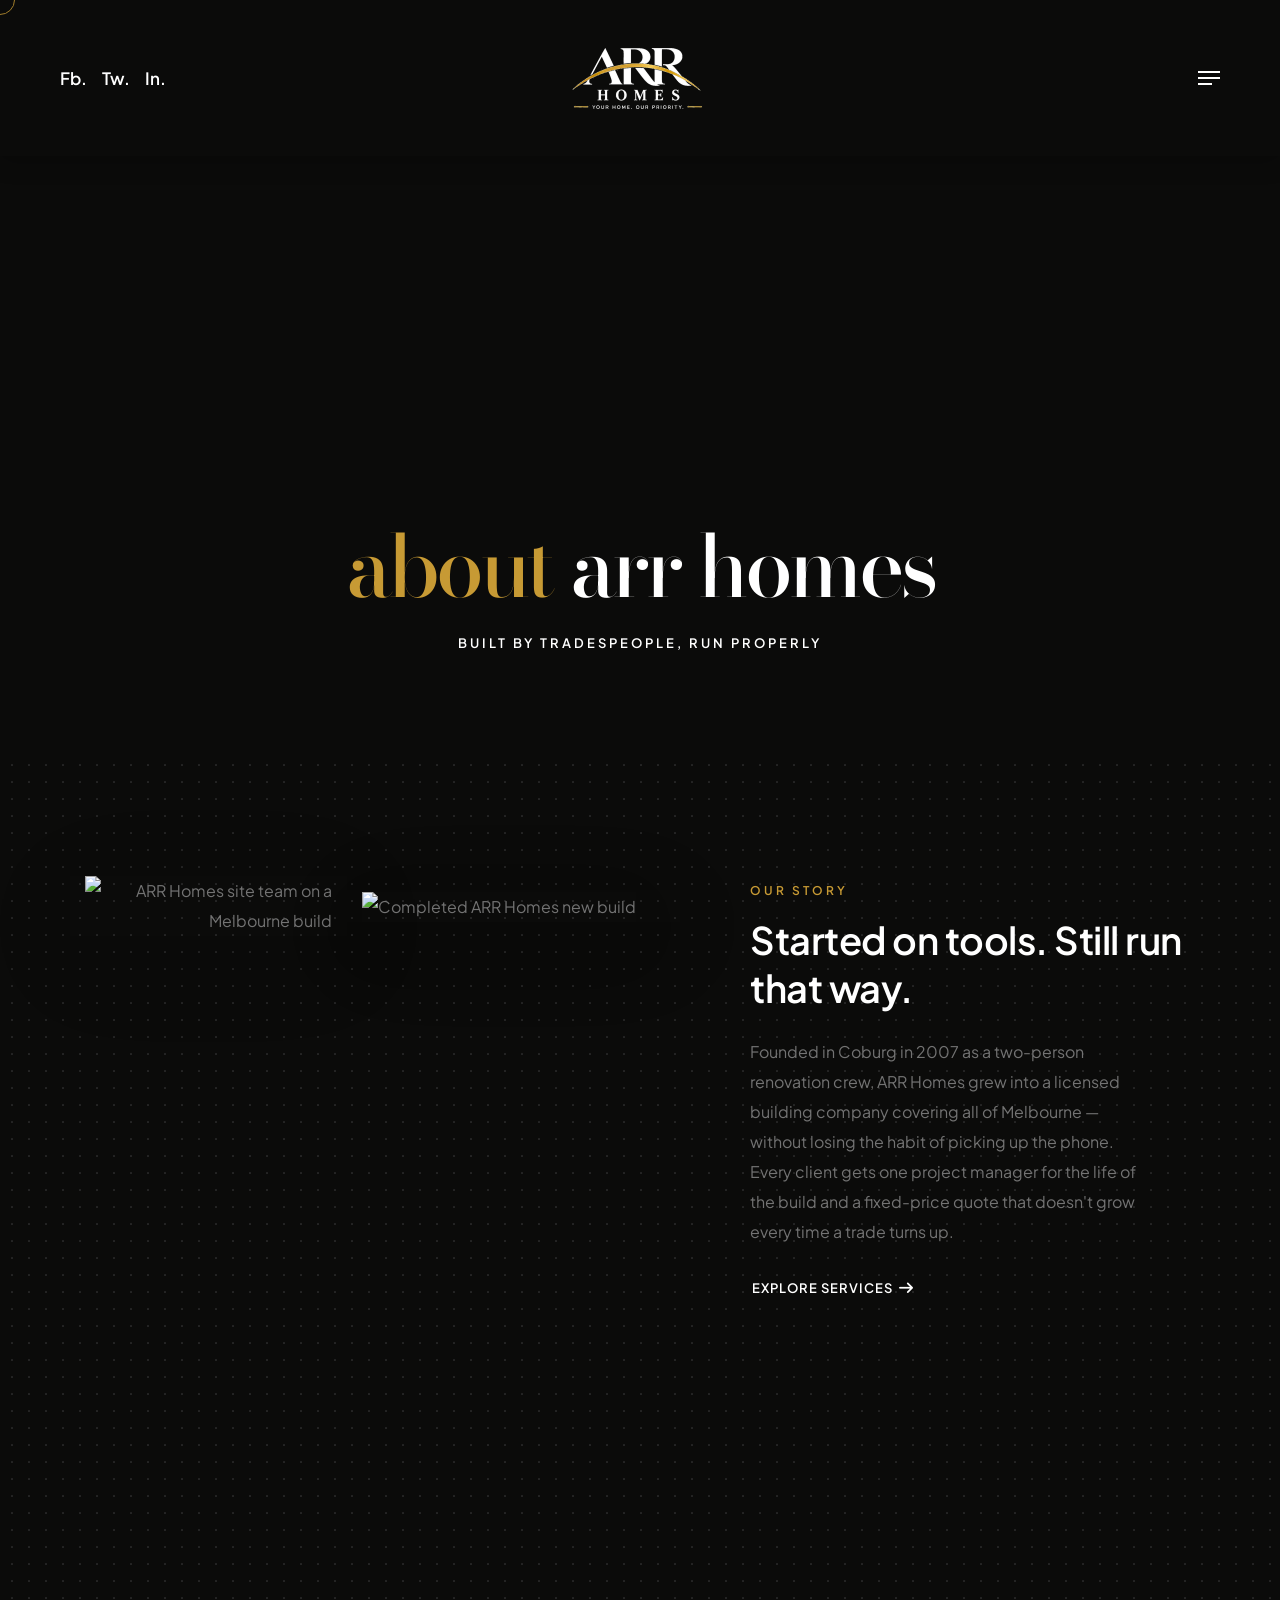
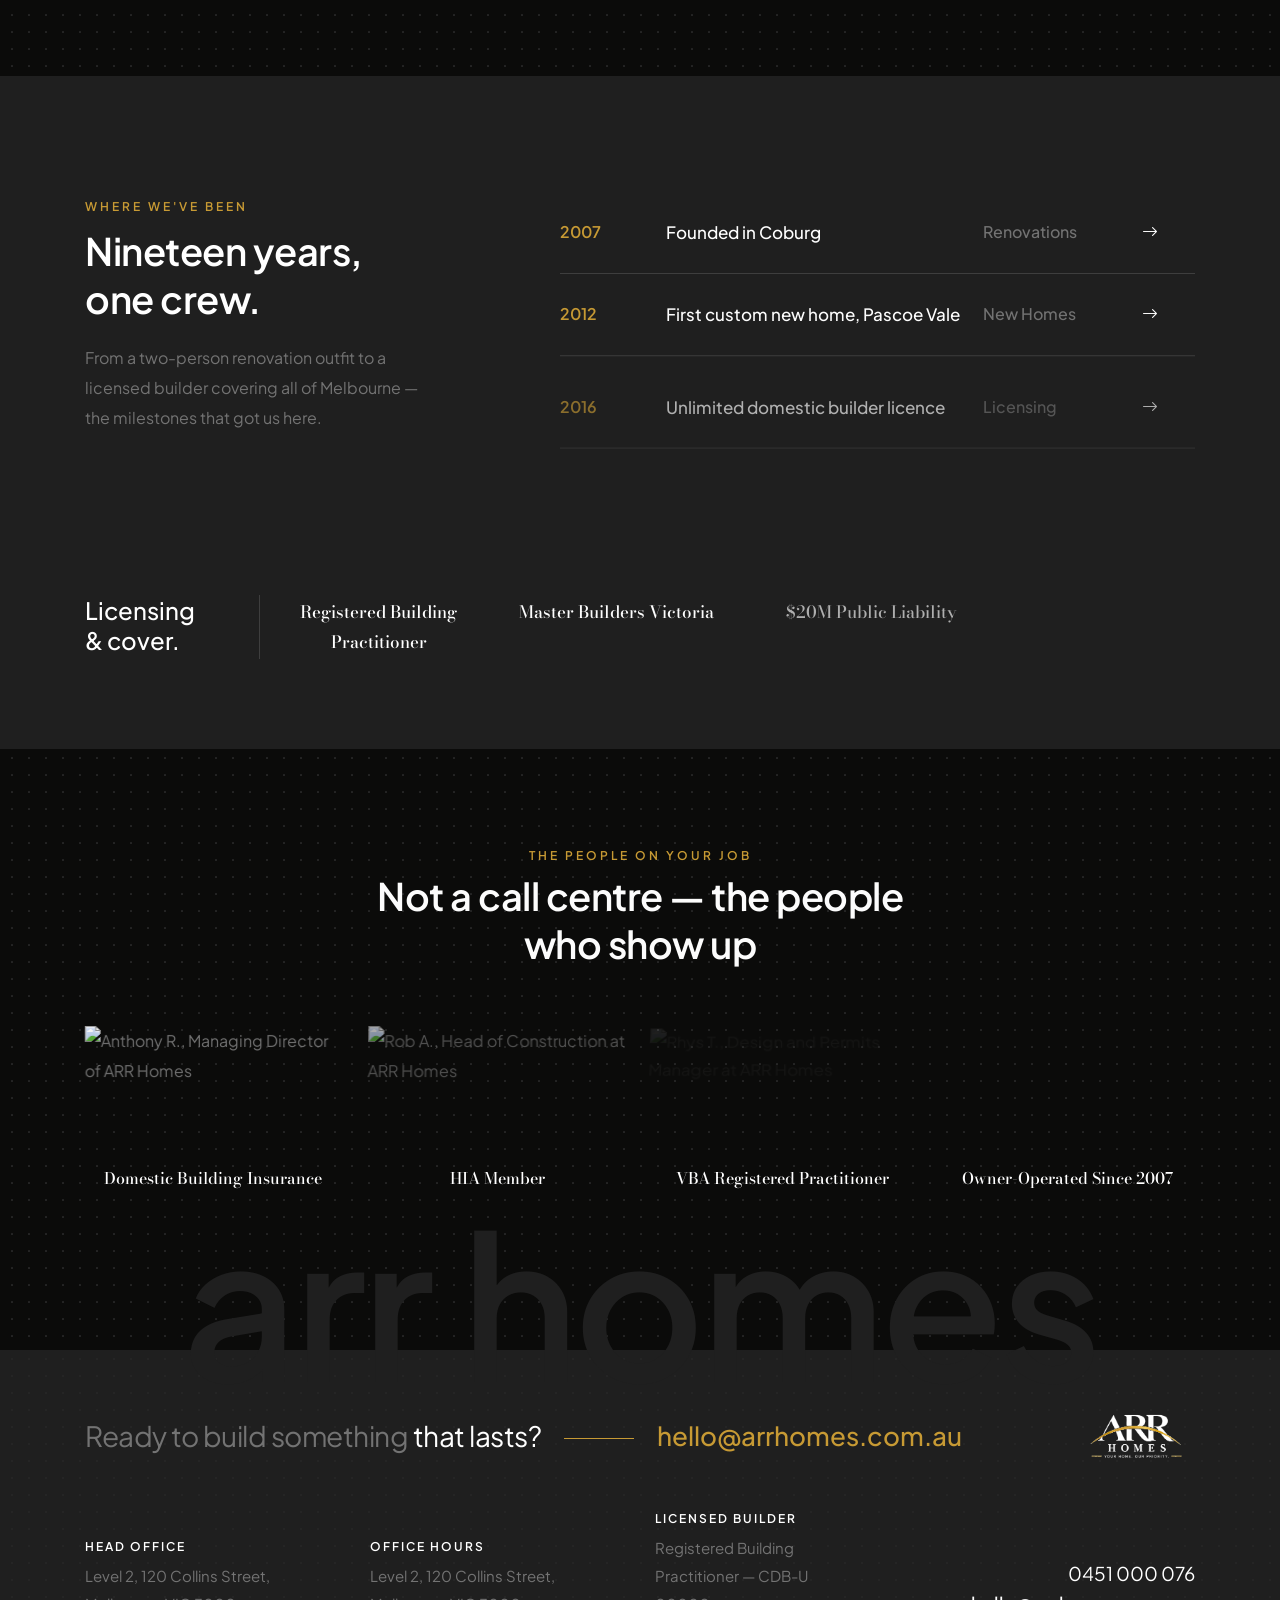
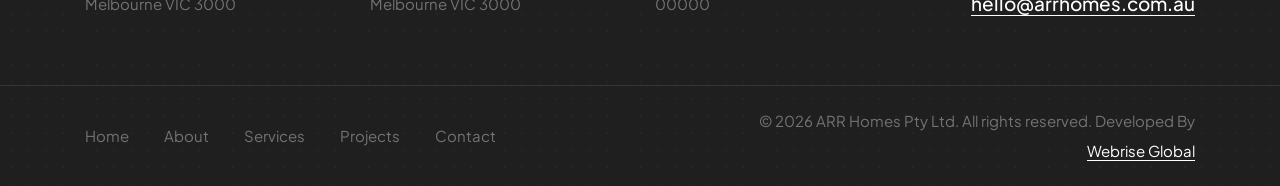
==== about/index.html @ 9dc428db "Add files via upload" ====
<!doctype html>
<html class="no-js" lang="en">
    <head>
        <title>About ARR Homes | Melbourne Builders Since 2007</title>
        <meta charset="utf-8">
        <meta http-equiv="X-UA-Compatible" content="IE=edge" />
        <meta name="author" content="ARR Homes">
        <meta name="viewport" content="width=device-width,initial-scale=1.0" />
        <meta name="description" content="ARR Homes has been building and renovating homes across Melbourne since 2007. Meet the team, our process, and the licence that stands behind every job.">
        <link rel="canonical" href="https://www.arrhomes.com.au/about/">
        <meta property="og:type" content="website">
        <meta property="og:title" content="About ARR Homes | Melbourne Builders Since 2007">
        <meta property="og:description" content="A licensed Melbourne building company founded in 2007.">
        <meta property="og:url" content="https://www.arrhomes.com.au/about/">
        <script type="application/ld+json">
        {"@context":"https://schema.org","@type":"BreadcrumbList","itemListElement":[
          {"@type":"ListItem","position":1,"name":"Home","item":"https://www.arrhomes.com.au/"},
          {"@type":"ListItem","position":2,"name":"About","item":"https://www.arrhomes.com.au/about/"}
        ]}
        </script>
        <!-- favicon icon -->
        <link rel="shortcut icon" href="/images/favicon.png">
        <link rel="apple-touch-icon" href="/images/apple-touch-icon-57x57.png">
        <link rel="apple-touch-icon" sizes="72x72" href="/images/apple-touch-icon-72x72.png">
        <link rel="apple-touch-icon" sizes="114x114" href="/images/apple-touch-icon-114x114.png">
        <!-- google fonts preconnect -->
        <link rel="preconnect" href="https://fonts.googleapis.com" crossorigin>
        <link rel="preconnect" href="https://fonts.gstatic.com" crossorigin>
        <!-- style sheets and font icons  -->
        <link rel="stylesheet" href="/css/vendors.min.css"/>
        <link rel="stylesheet" href="/css/icon.min.css"/>
        <link rel="stylesheet" href="/css/style.css"/>
        <link rel="stylesheet" href="/css/responsive.css"/>
        <link rel="stylesheet" href="/demos/architecture/architecture.css" />
    </head>
    <body class="custom-cursor overflow-x-hidden" data-mobile-nav-style="classic">  
        <!-- start cursor -->
        <div class="cursor-page-inner">
            <div class="circle-cursor circle-cursor-inner"></div>
            <div class="circle-cursor circle-cursor-outer"></div>
        </div>
        <!-- end cursor -->
        <!-- start header -->
        <header> 
            <!-- start navigation -->
            <nav class="navbar navbar-expand-lg header-transparent bg-transparent disable-fixed">
                <div class="container-fluid">
                    <div class="col-auto col-lg-2 me-lg-0 me-auto d-none d-lg-flex"> 
                        <div class="header-icon">  
                            <div class="header-social-icon icon social-text-style-01">
                                <a class="facebook" href="https://www.facebook.com/arrhomes" target="_blank">Fb.</a> 
                                <a class="twitter" href="https://www.instagram.com/arrhomes" target="_blank">Tw.</a>
                                <a class="behance" href="https://www.instagram.com/arrhomes" target="_blank">In.</a> 
                            </div> 
                        </div>
                    </div>
                    <div class="col-auto">
                        <a class="navbar-brand" href="/">
                            <img src="/images/logo-white-sm.png" data-at2x="/images/logo-white-sm.png" alt="" class="default-logo">
                            <img src="/images/logo-white-sm.png" data-at2x="/images/logo-white-sm.png" alt="" class="alt-logo">
                            <img src="/images/logo-white-sm.png" data-at2x="/images/logo-white-sm.png" alt="" class="mobile-logo"> 
                        </a>
                    </div>
                    <div class="col-auto col-lg-2 text-end">
                        <div class="header-icon header-push-button hamburger-push-button icon">  
                            <div class="push-button">
                                <span style="background-color:#ffffff;"></span>
                                <span style="background-color:#ffffff;"></span>
                                <span style="background-color:#ffffff;"></span>
                                <span style="background-color:#ffffff;"></span>
                            </div> 
                        </div>  
                    </div>
                </div>
            </nav>
            <!-- end navigation -->
            <!-- start hamburger menu -->
            <div class="push-menu hamburger-nav hamburger-menu-simple header-dark bg-dark-gray background-position-center-top" style="background-image: url('/images/vertical-line-bg-small.svg');">
                <span class="close-menu text-dark-gray text-dark-gray-hover bg-white"><i class="fa-solid fa-xmark"></i></span>
                <div class="container h-100">
                    <div class="row align-items-center justify-content-center h-100">
                        <div class="col-lg-8 col-md-6 order-2 order-md-1 d-none d-md-inline-block">
                            <a class="hamburger-logo d-inline-block" href="/">
                                <img src="/images/logo-white.png" data-at2x="/images/logo-white.png" class="w-auto" alt="">
                            </a>
                            <div class="row mt-22 md-mt-30px sm-mt-25px align-items-start">
                                <!-- start column -->
                                <div class="col-lg-4 last-paragraph-no-margin md-mb-30px sm-mb-20px menu-address"> 
                                    <span class="text-base-color fs-14 fw-600 ls-2px text-uppercase mb-5px d-block">Let's meet</span>
                                    <p class="w-90 md-w-80">Level 2, 120 Collins Street, Melbourne VIC 3000</p>
                                </div>
                                <!-- end column -->
                                <!-- start column -->
                                <div class="col-lg-4 last-paragraph-no-margin md-mb-30px sm-mb-20px menu-address">
                                    <span class="text-base-color fs-14 fw-600 ls-2px text-uppercase mb-5px d-block">Let's talk</span>
                                    <a href="tel:+61451000076" class="text-white-hover">0451 000 076</a><br>
                                    <a href="mailto:hello@arrhomes.com.au" class="text-decoration-line-bottom text-white">hello@arrhomes.com.au</a> 
                                </div>
                                <!-- end column -->
                                <!-- start column -->
                                <div class="col-lg-4 last-paragraph-no-margin elements-social">
                                    <span class="text-base-color fs-14 fw-600 ls-2px text-uppercase mb-5px d-block">Connect with us</span>
                                    <div class="social-icon-style-02 mt-15px">
                                        <ul class="medium-icon light">
                                            <li><a class="facebook" href="https://www.facebook.com/arrhomes" target="_blank"><i class="fa-brands fa-facebook-f"></i></a></li>
                                            <li><a class="dribbble" href="https://www.instagram.com/arrhomes" target="_blank"><i class="fa-brands fa-dribbble"></i></a></li> 
                                            <li><a class="twitter" href="https://www.instagram.com/arrhomes" target="_blank"><i class="fa-brands fa-twitter"></i></a></li> 
                                            <li><a class="instagram" href="https://www.instagram.com/arrhomes" target="_blank"><i class="fa-brands fa-instagram"></i></a></li> 
                                        </ul>
                                    </div>
                                </div>
                                <!-- end column -->
                            </div>
                        </div>
                        <div class="col-lg-3 col-md-5 offset-md-1 order-1 order-md-2 text-center text-md-start">
                            <div class="hamburger-menu menu-list-wrapper" data-scroll-options='{ "theme": "light" }'> 
                                <ul class="menu-item-list alt-font ls-minus-05px p-0"> 
                                    <li class="menu-item"><a href="/" class="nav-link">Home</a></li>
                                    <li class="menu-item"><a href="/about/" class="nav-link">About</a></li>
                                    <li class="menu-item"><a href="/services/" class="nav-link">Services</a></li>
                                    <li class="menu-item"><a href="/projects/" class="nav-link">Projects</a></li>
                                    
                                    <li class="menu-item"><a href="/contact/" class="nav-link">Contact</a></li> 
                                </ul> 
                            </div> 
                        </div>
                        <div class="col-12 menu-text border-top border-color-transparent-white-light d-none d-md-inline-block text-center pt-3 pb-3 order-3"> 
                            <h6 class="fw-400 d-inline-block align-middle mb-0">Ready to build something <span class="text-white">that lasts?</span></h6>
                            <div class="separator-line-1px d-inline-block align-middle ms-20px me-20px mt-5px w-70px bg-base-color"></div>
                            <a href="mailto:hello@arrhomes.com.au" class="text-base-color fs-26 fw-500 d-inline-block align-middle">hello@arrhomes.com.au</a>
                        </div>
                    </div>
                </div>
            </div>
            <!-- end hamburger menu -->
        </header>
        <!-- end header -->
        <!-- start page title -->
        <section class="ipad-top-space-margin page-title-big-typography bg-dark-gray cover-background background-position-center-bottom p-0" style="background-image: url(https://images.unsplash.com/photo-1541976590-713941681591?auto=format&fit=crop&w=1920&q=75)">
            <div class="container">
                <div class="row align-items-end justify-content-center one-half-screen md-small-screen sm-extra-small-screen pb-9">
                    <div class="col-lg-7 col-md-9 position-relative page-title-extra-small text-center" data-anime='{ "el": "childs", "translateY": [30, 0], "opacity": [0,1], "duration": 600, "delay": 0, "staggervalue": 300, "easing": "easeOutQuad" }'>
                        <h1 class="mb-20px alt-font text-white fw-500 ls-minus-4px"><span class="text-base-color">about</span> arr homes</h1>
                        <h2 class="text-white mb-0 text-uppercase ls-3px fw-600">Built by tradespeople, run properly</h2>
                    </div>
                </div>
            </div>
        </section>
        <!-- end page title -->  
        <!-- start section --> 
        <section class="bg-dark-gray background-position-center-top big-section overlap-height" style="background-image: url('/images/demo-architecture-dotted-pattern.svg')">
            <div class="container overlap-gap-section">
                <div class="row mb-11">
                    <div class="col-lg-7 position-relative">
                        <div class="row align-items-center position-relative">
                            <div class="col-md-5 text-end sm-mb-30px" data-animation-delay="500" data-shadow-animation="true">
                                <img class="sm-w-100" src="https://images.unsplash.com/photo-1560184897-ae75f418493e?auto=format&fit=crop&w=410&q=75" alt="ARR Homes site team on a Melbourne build" />
                            </div>
                            <div class="col-lg-6 col-md-7 sm-mb-30px" data-shadow-animation="true" data-animation-delay="200">
                                <img src="https://images.unsplash.com/photo-1600585154340-be6161a56a0c?auto=format&fit=crop&w=410&q=75" alt="Completed ARR Homes new build" class="box-shadow-quadruple-large sm-w-100" />
                            </div>
                            <div class="w-40 sm-w-100 overflow-hidden position-absolute sm-position-relative left-150px bottom-minus-50px sm-bottom-0px sm-left-0px" data-shadow-animation="true" data-animation-delay="100" data-bottom-top="transform: translateY(50px)" data-top-bottom="transform: translateY(-50px)">
                                <img src="https://images.unsplash.com/photo-1541888946425-d81bb19240f5?auto=format&fit=crop&w=410&q=75" alt="ARR Homes construction site" class="box-shadow-quadruple-large sm-w-100" />
                            </div>
                        </div> 
                    </div>
                    <div class="col-lg-5 md-mt-13 sm-mt-10" data-anime='{ "el": "childs", "translateY": [30, 0], "opacity": [0,1], "duration": 600, "delay": 0, "staggervalue": 300, "easing": "easeOutQuad" }'>
                        <span class="text-base-color fs-12 fw-600 ls-3px text-uppercase mb-10px d-block">Our story</span>
                        <h4 class="text-white fw-600">Started on tools. Still run that way.</h4>
                        <p class="w-90 md-w-100">Founded in Coburg in 2007 as a two-person renovation crew, ARR Homes grew into a licensed building company covering all of Melbourne &mdash; without losing the habit of picking up the phone. Every client gets one project manager for the life of the build and a fixed-price quote that doesn't grow every time a trade turns up.</p>
                        <a href="/services/" class="btn btn-link btn-hover-animation-switch btn-medium text-white primary-font sm-vertical-align-top ls-1px">
                            <span>
                                <span class="btn-text">Explore services</span>
                                <span class="btn-icon"><i class="fa-solid fa-arrow-right fs-14"></i></span>
                                <span class="btn-icon"><i class="fa-solid fa-arrow-right fs-14"></i></span>
                            </span> 
                        </a>
                    </div>
                </div>
                <div class="row row-cols-1 row-cols-lg-3 justify-content-center" data-anime='{ "el": "childs", "opacity": [0,1], "duration": 600, "delay": 0, "staggervalue": 300, "easing": "easeOutQuad" }'>
                    <!-- start features box item -->
                    <div class="col icon-with-text-style-01 pe-5 md-mb-30px">
                        <div class="separator-line-1px bg-charcoal-grey w-100 mb-25px d-none d-lg-block"></div>
                        <div class="feature-box feature-box-left-icon last-paragraph-no-margin"> 
                            <div class="feature-box-content">
                                <span class="text-medium-gray fs-18 lh-30 w-80 sm-w-90 d-block"><span class="text-white fw-600">340+</span> homes built and renovated across Melbourne.</span>
                            </div>
                            <div class="feature-box-icon me-0">
                                <span class="fs-18 mb-0 fw-500 text-base-color">01</span>
                            </div>
                        </div>
                    </div>
                    <!-- end features box item -->
                    <!-- start features box item -->
                    <div class="col icon-with-text-style-01 pe-5 md-mb-30px">
                        <div class="separator-line-1px bg-charcoal-grey w-100 mb-25px"></div>
                        <div class="feature-box feature-box-left-icon last-paragraph-no-margin">
                            <div class="feature-box-content">
                                <span class="text-medium-gray fs-18 lh-30 w-80 sm-w-90 d-block"><span class="text-white fw-600">19 years</span> building across Victoria.</span>
                            </div>
                            <div class="feature-box-icon me-0">
                                <span class="fs-18 mb-0 fw-500 text-base-color">02</span>
                            </div>
                        </div>
                    </div>
                    <!-- end features box item -->
                    <!-- start features box item -->
                    <div class="col icon-with-text-style-01 pe-5">
                        <div class="separator-line-1px bg-charcoal-grey w-100 mb-25px"></div>
                        <div class="feature-box feature-box-left-icon last-paragraph-no-margin"> 
                            <div class="feature-box-content">
                                <span class="text-medium-gray fs-18 lh-30 w-80 sm-w-90 d-block"><span class="text-white fw-600">24</span> permanent crew members, no rotating subbies.</span>
                            </div>
                            <div class="feature-box-icon me-0">
                                <span class="fs-18 mb-0 fw-500 text-base-color">03</span>
                            </div>
                        </div>
                    </div>
                    <!-- end features box item --> 
                </div>
            </div>
        </section>
        <!-- end section -->
        <!-- start section -->
        <section class="bg-nero-grey">
            <div class="container">
                <div class="row align-items-center overlap-section mb-9">
                    <div class="col-12 position-relative" data-anime='{ "translateX": [150, 0], "opacity": [0,1], "duration": 1200, "delay": 100, "staggervalue": 150, "easing": "easeOutQuad" }'>
                        <div class="outside-box-right-30">
                            <div class="swiper magic-cursor drag-cursor" data-slider-options='{ "slidesPerView": 1, "spaceBetween": 30, "loop": true, "autoplay": { "delay": 2000, "disableOnInteraction": false }, "pagination": { "el": ".slider-four-slide-pagination-1", "clickable": true, "dynamicBullets": false }, "keyboard": { "enabled": true, "onlyInViewport": true }, "breakpoints": { "992": { "slidesPerView": 4 }, "768": { "slidesPerView": 3 }, "320": { "slidesPerView": 2 } }, "effect": "slide" }'>
                                <div class="swiper-wrapper align-items-center">
                                    <!-- start carousal item --> 
                                    <div class="swiper-slide">
                                        <img class="w-100" src="https://images.unsplash.com/photo-1600585154340-be6161a56a0c?auto=format&fit=crop&w=420&q=75" alt="ARR Homes completed project" />
                                    </div>
                                    <!-- end carousal item -->
                                    <!-- start carousal item --> 
                                    <div class="swiper-slide">
                                        <img class="w-100" src="https://images.unsplash.com/photo-1541888946425-d81bb19240f5?auto=format&fit=crop&w=420&q=75" alt="ARR Homes completed project" />
                                    </div>
                                    <!-- end carousal item -->
                                    <!-- start carousal item --> 
                                    <div class="swiper-slide">
                                        <img class="w-100" src="https://images.unsplash.com/photo-1600607687939-ce8a6c25118c?auto=format&fit=crop&w=420&q=75" alt="ARR Homes completed project" />
                                    </div>
                                    <!-- end carousal item -->
                                    <!-- start carousal item --> 
                                    <div class="swiper-slide">
                                        <img class="w-100" src="https://images.unsplash.com/photo-1600585152220-90363fe7e115?auto=format&fit=crop&w=420&q=75" alt="ARR Homes completed project" />
                                    </div>
                                    <!-- end carousal item -->
                                    <!-- start carousal item --> 
                                    <div class="swiper-slide">
                                        <img class="w-100" src="https://images.unsplash.com/photo-1600566753086-00f18fb6b3ea?auto=format&fit=crop&w=420&q=75" alt="ARR Homes completed project" />
                                    </div>
                                    <!-- end carousal item -->
                                    <!-- start carousal item --> 
                                    <div class="swiper-slide">
                                        <img class="w-100" src="https://images.unsplash.com/photo-1449844908441-8829872d2607?auto=format&fit=crop&w=420&q=75" alt="ARR Homes completed project" />
                                    </div>
                                    <!-- end carousal item -->
                                    <!-- start carousal item --> 
                                    <div class="swiper-slide">
                                        <img class="w-100" src="https://images.unsplash.com/photo-1600585152220-90363fe7e115?auto=format&fit=crop&w=420&q=75" alt="ARR Homes completed project" />
                                    </div>
                                    <!-- end carousal item -->
                                    <!-- start carousal item --> 
                                    <div class="swiper-slide">
                                        <img class="w-100" src="https://images.unsplash.com/photo-1512917774080-9991f1c4c750?auto=format&fit=crop&w=420&q=75" alt="ARR Homes completed project" />
                                    </div>
                                    <!-- end carousal item -->
                                </div>
                            </div>
                        </div>
                        <!-- start slider pagination -->
                        <!--<div class="swiper-pagination slider-four-slide-pagination-1 swiper-pagination-style-2 swiper-pagination-clickable swiper-pagination-bullets"></div>-->
                        <!-- end slider pagination -->
                    </div>
                </div>
                <div class="row">
                    <div class="col-lg-4">
                        <div class="position-relative" data-anime='{ "opacity": [0,1], "duration": 800, "delay": 0, "staggervalue": 150, "easing": "easeOutQuad" }'>
                            <span class="text-base-color fs-12 fw-600 ls-3px text-uppercase mb-5px d-block">Where we've been</span>
                            <h4 class="text-white mb-20px fw-600">Nineteen years, one crew.</h4>
                            <p>From a two-person renovation outfit to a licensed builder covering all of Melbourne &mdash; the milestones that got us here.</p>
                        </div>
                    </div>
                    <div class="col-lg-7 offset-lg-1 last-paragraph-no-margin" data-anime='{ "el": "childs", "translateY": [30, 0], "opacity": [0,1], "duration": 600, "delay": 0, "staggervalue": 300, "easing": "easeOutQuad" }'>
                        <div class="row align-items-center pt-25px pb-25px border-bottom border-color-charcoal-grey g-0 position-relative">
                            <div class="col-md-2">
                                <span class="fw-600 text-base-color">2007</span>
                            </div>
                            <div class="col-md-6">
                                <span class="text-white fw-500 fs-17">Founded in Coburg</span>
                            </div>
                            <div class="col-md-3">
                                <span class="fw-500">Renovations</span>
                            </div>
                            <div class="col-auto col-md-1 sm-position-absolute right-0px">
                                <a href="#"><i class="bi bi-arrow-right text-white"></i></a>
                            </div>
                        </div>
                        <div class="row align-items-center pt-25px pb-25px border-bottom border-color-charcoal-grey g-0 position-relative">
                            <div class="col-md-2">
                                <span class="fw-600 text-base-color">2012</span>
                            </div>
                            <div class="col-md-6">
                                <span class="text-white fw-500 fs-17">First custom new home, Pascoe Vale</span>
                            </div>
                            <div class="col-md-3">
                                <span class="fw-500">New Homes</span>
                            </div>
                            <div class="col-auto col-md-1 sm-position-absolute right-0px">
                                <a href="#"><i class="bi bi-arrow-right text-white"></i></a>
                            </div>
                        </div>
                        <div class="row align-items-center pt-25px pb-25px border-bottom border-color-charcoal-grey g-0 position-relative">
                            <div class="col-md-2">
                                <span class="fw-600 text-base-color">2016</span>
                            </div>
                            <div class="col-md-6">
                                <span class="text-white fw-500 fs-17">Unlimited domestic builder licence</span>
                            </div>
                            <div class="col-md-3">
                                <span class="fw-500">Licensing</span>
                            </div>
                            <div class="col-auto col-md-1 sm-position-absolute right-0px">
                                <a href="#"><i class="bi bi-arrow-right text-white"></i></a>
                            </div>
                        </div>
                        <div class="row align-items-center pt-30px pb-30px sm-pt-25px g-0 position-relative sm-pb-0">
                            <div class="col-md-2">
                                <span class="fw-600 text-base-color">2026</span>
                            </div>
                            <div class="col-md-6">
                                <span class="text-white fw-500 fs-17">Melbourne-wide coverage, crew of 24</span>
                            </div>
                            <div class="col-md-3">
                                <span class="fw-500">Today</span>
                            </div>
                            <div class="col-auto col-md-1 sm-position-absolute right-0px">
                                <a href="#"><i class="bi bi-arrow-right text-white"></i></a>
                            </div>
                        </div>
                    </div>
                </div>
                <div class="row align-items-center clients-style-06 mt-6 sm-mt-7 xs-mt-10">
                    <!-- start client item -->
                    <div class="col-lg-2 border-end md-border-end-0 border-color-charcoal-grey md-mb-30px text-center text-lg-start" data-anime='{ "el": "childs", "translateX": [0, 0], "opacity": [0,1], "duration": 600, "delay": 0, "staggervalue": 300, "easing": "easeOutQuad" }'>
                        <span class="fs-24 lh-30 w-80 lg-w-100 d-inline-block text-white fw-500 mb-0">Licensing &amp; cover.</span>
                    </div>
                    <!-- end client item -->
                    <div class="col-lg-10">
                        <div class="row" data-anime='{ "el": "childs", "translateX": [50, 0], "opacity": [0,1], "duration": 600, "delay": 0, "staggervalue": 300, "easing": "easeOutQuad" }'>
                            <!-- start client item -->
                            <div class="col-md-3 client-box text-center sm-mb-30px">
                                <span class="alt-font text-white fs-17 fw-500">Registered Building Practitioner</span>
                            </div>
                            <!-- end client item -->
                            <!-- start client item -->
                            <div class="col-md-3 client-box text-center sm-mb-30px">
                                <span class="alt-font text-white fs-17 fw-500">Master Builders Victoria</span>
                            </div>
                            <!-- end client item -->
                            <!-- start client item -->
                            <div class="col-md-3 client-box text-center sm-mb-30px">
                                <span class="alt-font text-white fs-17 fw-500">$20M Public Liability</span>
                            </div>
                            <!-- end client item -->
                            <!-- start client item -->
                            <div class="col-md-3 client-box text-center">
                                <span class="alt-font text-white fs-17 fw-500">6-Year Statutory Warranty</span>
                            </div>
                            <!-- end client item --> 
                        </div>
                    </div>
                </div>
            </div>
        </section>
        <!-- end section -->
        <!-- start section -->
        <section class="bg-dark-gray background-position-center-top position-relative" style="background-image: url('/images/demo-architecture-dotted-pattern.svg')">
            <div class="container">
                <div class="row align-items-center justify-content-center text-center mb-3 sm-mb-6">
                    <div class="col-md-6" data-anime='{ "el": "childs", "translateY": [50, 0], "opacity": [0,1], "duration": 600, "delay": 0, "staggervalue": 300, "easing": "easeOutQuad" }'>
                        <span class="text-base-color fs-12 fw-600 ls-3px text-uppercase d-inline-block">The people on your job</span>
                        <h4 class="text-white fw-600">Not a call centre &mdash; the people who show up</h4>
                    </div>
                </div>
                <div class="row row-cols-1 row-cols-lg-4 row-cols-sm-2 mb-7" data-anime='{ "el": "childs", "perspective": [1200,1200], "scale": [1.05, 1], "rotateX": [30, 0], "opacity": [0,1], "duration": 800, "delay": 200, "staggervalue": 300, "easing": "easeOutQuad" }'>
                    <!-- start team member item --> 
                    <div class="col team-style-08 border-radius-6px md-mb-30px">
                        <figure class="mb-0 position-relative overflow-hidden">
                            <img src="https://images.unsplash.com/photo-1560250097-0b93528c311a?auto=format&fit=crop&w=480&q=75" alt="Anthony R., Managing Director of ARR Homes" />
                            <figcaption class="w-100 h-100 d-flex align-items-end p-13 lg-p-8 bg-gradient-dark-gray-transparent">
                                <div class="w-100">
                                    <span class="team-member-name fs-17 fw-500 text-white d-block">Anthony R.</span>
                                    <span class="member-designation fs-14 lh-20 text-white d-block">Managing Director</span>
                                </div>
                                <div class="social-icon d-flex flex-column flex-shrink-1">
                                    <a href="https://www.twitter.com/" target="_blank" class="text-dark-gray bg-white"><i class="fa-brands fa-twitter icon-small text-dark-gray"></i></a>
                                </div>
                            </figcaption>
                        </figure>
                    </div>
                    <!-- end team member item -->  
                    <!-- start team member item --> 
                    <div class="col team-style-08 border-radius-6px md-mb-30px">
                        <figure class="mb-0 position-relative overflow-hidden">
                            <img src="https://images.unsplash.com/photo-1580489944761-15a19d654956?auto=format&fit=crop&w=480&q=75" alt="Rob A., Head of Construction at ARR Homes" />
                            <figcaption class="w-100 h-100 d-flex align-items-end p-13 lg-p-8 bg-gradient-dark-gray-transparent">
                                <div class="w-100">
                                    <span class="team-member-name fs-17 fw-500 text-white d-block">Rob A.</span>
                                    <span class="member-designation fs-14 lh-20 text-white d-block">Head of Construction</span>
                                </div>
                                <div class="social-icon d-flex flex-column flex-shrink-1">
                                    <a href="https://www.linkedin.com/" target="_blank" class="text-dark-gray bg-white"><i class="fa-brands fa-linkedin-in icon-small text-dark-gray"></i></a>
                                </div>
                            </figcaption>
                        </figure>
                    </div>
                    <!-- end team member item -->   
                    <!-- start team member item --> 
                    <div class="col team-style-08 border-radius-6px md-mb-30px">
                        <figure class="mb-0 position-relative overflow-hidden">
                            <img src="https://images.unsplash.com/photo-1573497019940-1c28c88b4f3e?auto=format&fit=crop&w=480&q=75" alt="Rhys T., Design and Permits Manager at ARR Homes" />
                            <figcaption class="w-100 h-100 d-flex align-items-end p-13 lg-p-8 bg-gradient-dark-gray-transparent">
                                <div class="w-100">
                                    <span class="team-member-name fs-17 fw-500 text-white d-block">Rhys T.</span>
                                    <span class="member-designation fs-14 lh-20 text-white d-block">Design &amp; Permits</span>
                                </div>
                                <div class="social-icon d-flex flex-column flex-shrink-1">
                                    <a href="https://www.behance.net/" target="_blank" class="text-dark-gray bg-white"><i class="fa-brands fa-behance icon-small text-dark-gray"></i></a>
                                </div>
                            </figcaption>
                        </figure>
                    </div>
                    <!-- end team member item -->   
                    <!-- start team member item --> 
                    <div class="col team-style-08 border-radius-6px md-mb-30px">
                        <figure class="mb-0 position-relative overflow-hidden">
                            <img src="https://images.unsplash.com/photo-1568602471122-7832951cc4c5?auto=format&fit=crop&w=480&q=75" alt="Maya L., Client Services Lead at ARR Homes" />
                            <figcaption class="w-100 h-100 d-flex align-items-end p-13 lg-p-8 bg-gradient-dark-gray-transparent">
                                <div class="w-100">
                                    <span class="team-member-name fs-17 fw-500 text-white d-block">Maya L.</span>
                                    <span class="member-designation fs-14 lh-20 text-white d-block">Client Services</span>
                                </div>
                                <div class="social-icon d-flex flex-column flex-shrink-1">
                                    <a href="https://www.facebook.com/arrhomes" target="_blank" class="text-dark-gray bg-white"><i class="fa-brands fa-facebook-f icon-small text-dark-gray"></i></a>
                                </div>
                            </figcaption>
                        </figure>
                    </div>
                    <!-- end team member item -->   
                </div>
                <div class="row row-cols-1 row-cols-lg-4 row-cols-md-4 row-cols-sm-2 clients-style-06 mb-6">
                    <!-- start client item -->
                    <div class="col client-box text-center sm-mb-30px">
                        <span class="alt-font text-white fs-16 fw-500">Domestic Building Insurance</span>
                    </div>
                    <!-- end client item -->
                    <!-- start client item -->
                    <div class="col client-box text-center sm-mb-30px">
                        <span class="alt-font text-white fs-16 fw-500">HIA Member</span>
                    </div>
                    <!-- end client item -->
                    <!-- start client item -->
                    <div class="col client-box text-center sm-mb-30px">
                        <span class="alt-font text-white fs-16 fw-500">VBA Registered Practitioner</span>
                    </div>
                    <!-- end client item -->
                    <!-- start client item -->
                    <div class="col client-box text-center">
                        <span class="alt-font text-white fs-16 fw-500">Owner-Operated Since 2007</span>
                    </div>
                    <!-- end client item --> 
                </div>
            </div>
            <div class="position-absolute bottom-minus-50px md-bottom-minus-30px sm-bottom-minus-25px xs-bottom-minus-15px left-0px right-0px text-center w-100 fs-200 lg-fs-160 md-fs-140 sm-fs-120 xs-fs-90 fw-600 text-nero-grey ls-minus-4px">arr homes</div>
        </section>
        <!-- end section -->
        <!-- start footer -->
        <footer class="bg-nero-grey pb-0 pt-4 md-pt-6 sm-pt-9 xs-pt-11 background-position-center-top" style="background-image: url('/images/demo-architecture-dotted-pattern.svg')">
            <div class="container">
                <div class="row align-items-center mb-3 md-mb-5 xs-mb-8">
                    <div class="col-sm-10 text-center text-sm-start order-2 order-sm-1">
                        <h6 class="fw-400 d-inline-block align-middle mb-0">Ready to build something <span class="text-white">that lasts?</span></h6>
                        <div class="separator-line-1px d-none d-sm-inline-block align-middle ms-20px me-20px lg-ms-10px lg-me-10px mt-5px w-70px lg-w-50px bg-base-color"></div>
                        <a href="mailto:hello@arrhomes.com.au" class="text-base-color fs-26 fw-500 d-inline-block align-middle">hello@arrhomes.com.au</a>
                    </div>
                    <div class="col-sm-2 text-center text-sm-end order-1 order-sm-2 xs-mb-15px">
                        <a href="/" class="footer-logo d-inline-block"><img src="/images/logo-white.png" data-at2x="/images/logo-white.png" alt=""></a>
                    </div>
                </div> 
                <div class="row align-items-end mb-6 xs-mb-9"> 
                    <!-- start footer column -->
                    <div class="col-lg-3 col-sm-6 last-paragraph-no-margin text-center text-sm-start md-mb-30px">
                        <span class="text-white d-block fs-12 fw-600 ls-2px text-uppercase">Head office</span>
                        <p class="w-80 lg-w-95 md-w-70 sm-w-85 xs-mx-auto text-medium-gray fs-15 lh-28">Level 2, 120 Collins Street, Melbourne VIC 3000</p>
                    </div>
                    <!-- end footer column -->  
                    <!-- start footer column -->
                    <div class="col-lg-3 col-sm-6 last-paragraph-no-margin text-center text-sm-start md-mb-30px">
                        <span class="text-white d-block fs-12 fw-600 ls-2px text-uppercase">Office hours</span>
                        <p class="w-80 lg-w-95 md-w-70 sm-w-85 xs-mx-auto text-medium-gray fs-15 lh-28">Level 2, 120 Collins Street, Melbourne VIC 3000</p>
                    </div>
                    <!-- end footer column -->
                    <!-- start footer column -->
                    <div class="col-lg-3 col-sm-6 last-paragraph-no-margin text-center text-sm-start xs-mb-30px">
                        <span class="text-white d-block fs-12 fw-600 ls-2px text-uppercase">Licensed builder</span>
                        <p class="w-80 lg-w-95 md-w-70 sm-w-85 xs-mx-auto text-medium-gray fs-15 lh-28">Registered Building Practitioner &mdash; CDB-U 00000</p>
                    </div>
                    <!-- end footer column -->
                    <!-- start footer column -->
                    <div class="col-lg-3 col-sm-6 last-paragraph-no-margin ms-auto text-center text-sm-start text-lg-end fs-19">
                        <a href="tel:+61451000076" class="text-white">0451 000 076</a><br>
                        <a href="mailto:hello@arrhomes.com.au" class="text-white fw-500 text-decoration-line-bottom">hello@arrhomes.com.au</a>
                    </div>
                    <!-- end footer column -->
                </div>
            </div> 
            <div class="footer-bottom p-20px border-top border-color-transparent-white-light">
                <div class="container">
                    <div class="row align-items-center">
                        <div class="col-lg-7 text-center text-lg-start md-mb-10px"> 
                            <ul class="footer-navbar fs-15 lh-normal">
                                <li class="nav-item active"><a href="/" class="nav-link">Home</a></li>
                                <li class="nav-item"><a href="/about/" class="nav-link">About</a></li>
                                <li class="nav-item"><a href="/services/" class="nav-link">Services</a></li>
                                <li class="nav-item"><a href="/projects/" class="nav-link">Projects</a></li>
                                <li class="nav-item"><a href="/contact/" class="nav-link">Contact</a></li>  
                            </ul>
                        </div>   
                        <div class="col-lg-5 text-center text-lg-end"> 
                            <span class="fs-15">&copy; <span id="js-year">2026</span> ARR Homes Pty Ltd. All rights reserved. Developed By <a href="https://www.webriseglobal.com" target="_blank" rel="noopener" class="text-decoration-line-bottom text-white">Webrise Global</a></span>
                        </div>
                    </div>
                </div>
            </div>
        </footer>
        <!-- end footer -->
         <!-- start scroll progress -->
        <div class="scroll-progress d-none d-xxl-block">
          <a href="#" class="scroll-top" aria-label="scroll">
            <span class="scroll-text">Scroll</span><span class="scroll-line"><span class="scroll-point"></span></span>
          </a>
        </div>
        <!-- end scroll progress -->
        <!-- javascript libraries -->
        <script type="text/javascript" src="/js/jquery.js"></script>
        <script type="text/javascript" src="/js/vendors.min.js"></script>
        <script type="text/javascript" src="/js/main.js"></script>
    </body>
</html>
---- css/icon.min.css ----
@charset "UTF-8";/*!
    Font Awesome
    Version: 7.0.0
    Plugin URL: https://fontawesome.com
    License: Copyright 2025 Fonticons, Inc. | https://fontawesome.com/license/free (Icons: CC BY 4.0, Fonts: SIL OFL 1.1, Code: MIT License)
!*/.fa-stack,.fa-ul>li{position:relative}.fa-beat,.fa-bounce{animation-delay:var(--fa-animation-delay,0s);animation-direction:var(--fa-animation-direction,normal);animation-duration:var(--fa-animation-duration,1s);animation-iteration-count:var(--fa-animation-iteration-count,infinite)}.fa,.fa-brands,.fa-classic,.fa-regular,.fa-solid,.fab,.far,.fas{--_fa-family:var(--fa-family, var(--fa-style-family, "Font Awesome 7 Free"));-webkit-font-smoothing:antialiased;-moz-osx-font-smoothing:grayscale;display:var(--fa-display,inline-block);font-family:var(--_fa-family);font-feature-settings:normal;font-style:normal;font-synthesis:none;font-variant:normal;font-weight:var(--fa-style,900);line-height:1;text-align:center;text-rendering:auto;width:auto}:is(.fas,.far,.fab,.fa-solid,.fa-regular,.fa-brands,.fa-classic,.fa)::before{content:var(--fa);content:var(--fa)/""}.fa-1x{font-size:1em}.fa-2x{font-size:2em}.fa-3x{font-size:3em}.fa-4x{font-size:4em}.fa-5x{font-size:5em}.fa-6x{font-size:6em}.fa-7x{font-size:7em}.fa-8x{font-size:8em}.fa-9x{font-size:9em}.fa-10x{font-size:10em}.fa-2xs{font-size:.625em;line-height:.1em;vertical-align:.225em}.fa-xs{font-size:.75em;line-height:.0833333333em;vertical-align:.125em}.fa-sm{font-size:.875em;line-height:.0714285714em;vertical-align:.0535714286em}.fa-lg{font-size:1.25em;line-height:.05em;vertical-align:-.075em}.fa-xl{font-size:1.5em;line-height:.0416666667em;vertical-align:-.125em}.fa-2xl,.fa-stack-2x{font-size:2em}.fa-2xl{line-height:.03125em;vertical-align:-.1875em}.fa-width-auto{--fa-width:auto}.fa-fw,.fa-width-fixed{--fa-width:1.25em}.fa-ul{list-style-type:none;margin-inline-start:var(--fa-li-margin,2.5em);padding-inline-start:0}.fa-li{inset-inline-start:calc(-1 * var(--fa-li-width,2em));position:absolute;text-align:center;width:var(--fa-li-width,2em);line-height:inherit}.fa-border{border-color:var(--fa-border-color,#eee);border-radius:var(--fa-border-radius,.1em);border-style:var(--fa-border-style,solid);border-width:var(--fa-border-width,.0625em);box-sizing:var(--fa-border-box-sizing,content-box);padding:var(--fa-border-padding,.1875em .25em)}.fa-pull-left,.fa-pull-start{float:inline-start;margin-inline-end:var(--fa-pull-margin,.3em)}.fa-pull-end,.fa-pull-right{float:inline-end;margin-inline-start:var(--fa-pull-margin,.3em)}.fa-beat{animation-name:fa-beat;animation-timing-function:var(--fa-animation-timing,ease-in-out)}.fa-bounce{animation-name:fa-bounce;animation-timing-function:var(--fa-animation-timing,cubic-bezier(.28,.84,.42,1))}.fa-beat-fade,.fa-fade{animation-timing-function:var(--fa-animation-timing,cubic-bezier(.4,0,.6,1));animation-delay:var(--fa-animation-delay,0s);animation-direction:var(--fa-animation-direction,normal);animation-iteration-count:var(--fa-animation-iteration-count,infinite);animation-duration:var(--fa-animation-duration,1s)}.fa-fade{animation-name:fa-fade}.fa-beat-fade{animation-name:fa-beat-fade}.fa-flip{animation-name:fa-flip;animation-delay:var(--fa-animation-delay,0s);animation-direction:var(--fa-animation-direction,normal);animation-duration:var(--fa-animation-duration,1s);animation-iteration-count:var(--fa-animation-iteration-count,infinite);animation-timing-function:var(--fa-animation-timing,ease-in-out)}.fa-shake,.fa-spin{animation-delay:var(--fa-animation-delay,0s);animation-timing-function:var(--fa-animation-timing,linear)}.fa-shake{animation-name:fa-shake;animation-direction:var(--fa-animation-direction,normal);animation-duration:var(--fa-animation-duration,1s);animation-iteration-count:var(--fa-animation-iteration-count,infinite)}.fa-pulse,.fa-spin,.fa-spin-pulse{animation-name:fa-spin;animation-direction:var(--fa-animation-direction,normal);animation-iteration-count:var(--fa-animation-iteration-count,infinite)}.fa-spin{animation-duration:var(--fa-animation-duration,2s)}.fa-spin-reverse{--fa-animation-direction:reverse}.fa-pulse,.fa-spin-pulse{animation-duration:var(--fa-animation-duration,1s);animation-timing-function:var(--fa-animation-timing,steps(8))}@media (prefers-reduced-motion:reduce){.fa-beat,.fa-beat-fade,.fa-bounce,.fa-fade,.fa-flip,.fa-pulse,.fa-shake,.fa-spin,.fa-spin-pulse{animation:none!important;transition:none!important}}@keyframes fa-beat{0%,90%{transform:scale(1)}45%{transform:scale(var(--fa-beat-scale,1.25))}}@keyframes fa-bounce{0%,100%,64%{transform:scale(1,1) translateY(0)}10%{transform:scale(var(--fa-bounce-start-scale-x,1.1),var(--fa-bounce-start-scale-y,.9)) translateY(0)}30%{transform:scale(var(--fa-bounce-jump-scale-x,.9),var(--fa-bounce-jump-scale-y,1.1)) translateY(var(--fa-bounce-height,-.5em))}50%{transform:scale(var(--fa-bounce-land-scale-x,1.05),var(--fa-bounce-land-scale-y,.95)) translateY(0)}57%{transform:scale(1,1) translateY(var(--fa-bounce-rebound,-.125em))}}@keyframes fa-fade{50%{opacity:var(--fa-fade-opacity,.4)}}@keyframes fa-beat-fade{0%,100%{opacity:var(--fa-beat-fade-opacity,.4);transform:scale(1)}50%{opacity:1;transform:scale(var(--fa-beat-fade-scale,1.125))}}@keyframes fa-flip{50%{transform:rotate3d(var(--fa-flip-x,0),var(--fa-flip-y,1),var(--fa-flip-z,0),var(--fa-flip-angle,-180deg))}}@keyframes fa-shake{0%{transform:rotate(-15deg)}4%{transform:rotate(15deg)}24%,8%{transform:rotate(-18deg)}12%,28%{transform:rotate(18deg)}16%{transform:rotate(-22deg)}20%{transform:rotate(22deg)}32%{transform:rotate(-12deg)}36%{transform:rotate(12deg)}100%,40%{transform:rotate(0)}}@keyframes fa-spin{0%{transform:rotate(0)}100%{transform:rotate(360deg)}}.fa-rotate-90{transform:rotate(90deg)}.fa-rotate-180{transform:rotate(180deg)}.fa-rotate-270{transform:rotate(270deg)}.fa-flip-horizontal{transform:scale(-1,1)}.fa-flip-vertical{transform:scale(1,-1)}.fa-flip-both,.fa-flip-horizontal.fa-flip-vertical{transform:scale(-1,-1)}.fa-rotate-by{transform:rotate(var(--fa-rotate-angle,0))}.fa-stack{display:inline-block;height:2em;line-height:2em;vertical-align:middle;width:2.5em}.fa-stack-1x,.fa-stack-2x{left:0;position:absolute;text-align:center;width:100%;z-index:var(--fa-stack-z-index,auto)}.fa-stack-1x{line-height:inherit}.bi::before,.feather,[class*=" ti-"],[class*=" line-icon-"],[class*=" bi-"]::before,[class^=bi-]::before,[class^=line-icon-],[class^=ti-]{font-style:normal;font-variant:normal;text-transform:none;line-height:1;-webkit-font-smoothing:antialiased;-moz-osx-font-smoothing:grayscale}.fa-inverse{color:var(--fa-inverse,#fff)}.fa-0{--fa:"0"}.fa-1{--fa:"1"}.fa-2{--fa:"2"}.fa-3{--fa:"3"}.fa-4{--fa:"4"}.fa-5{--fa:"5"}.fa-6{--fa:"6"}.fa-7{--fa:"7"}.fa-8{--fa:"8"}.fa-9{--fa:"9"}.fa-exclamation{--fa:"!"}.fa-hashtag{--fa:"#"}.fa-dollar,.fa-dollar-sign,.fa-usd{--fa:"$"}.fa-percent,.fa-percentage{--fa:"%"}.fa-asterisk{--fa:"*"}.fa-add,.fa-plus{--fa:"+"}.fa-less-than{--fa:"<"}.fa-equals{--fa:"="}.fa-greater-than{--fa:">"}.fa-question{--fa:"?"}.fa-at{--fa:"@"}.fa-a{--fa:"A"}.fa-b{--fa:"B"}.fa-c{--fa:"C"}.fa-d{--fa:"D"}.fa-e{--fa:"E"}.fa-f{--fa:"F"}.fa-g{--fa:"G"}.fa-h{--fa:"H"}.fa-i{--fa:"I"}.fa-j{--fa:"J"}.fa-k{--fa:"K"}.fa-l{--fa:"L"}.fa-m{--fa:"M"}.fa-n{--fa:"N"}.fa-o{--fa:"O"}.fa-p{--fa:"P"}.fa-q{--fa:"Q"}.fa-r{--fa:"R"}.fa-s{--fa:"S"}.fa-t{--fa:"T"}.fa-u{--fa:"U"}.fa-v{--fa:"V"}.fa-w{--fa:"W"}.fa-x{--fa:"X"}.fa-y{--fa:"Y"}.fa-z{--fa:"Z"}.fa-faucet{--fa:""}.fa-faucet-drip{--fa:""}.fa-house-chimney-window{--fa:""}.fa-house-signal{--fa:""}.fa-temperature-arrow-down,.fa-temperature-down{--fa:""}.fa-temperature-arrow-up,.fa-temperature-up{--fa:""}.fa-trailer{--fa:""}.fa-bacteria{--fa:""}.fa-bacterium{--fa:""}.fa-box-tissue{--fa:""}.fa-hand-holding-medical{--fa:""}.fa-hand-sparkles{--fa:""}.fa-hands-bubbles,.fa-hands-wash{--fa:""}.fa-handshake-alt-slash,.fa-handshake-simple-slash,.fa-handshake-slash{--fa:""}.fa-head-side-cough{--fa:""}.fa-head-side-cough-slash{--fa:""}.fa-head-side-mask{--fa:""}.fa-head-side-virus{--fa:""}.fa-house-chimney-user{--fa:""}.fa-house-laptop,.fa-laptop-house{--fa:""}.fa-lungs-virus{--fa:""}.fa-people-arrows,.fa-people-arrows-left-right{--fa:""}.fa-plane-slash{--fa:""}.fa-pump-medical{--fa:""}.fa-pump-soap{--fa:""}.fa-shield-virus{--fa:""}.fa-sink{--fa:""}.fa-soap{--fa:""}.fa-stopwatch-20{--fa:""}.fa-shop-slash,.fa-store-alt-slash{--fa:""}.fa-store-slash{--fa:""}.fa-toilet-paper-slash{--fa:""}.fa-users-slash{--fa:""}.fa-virus{--fa:""}.fa-virus-slash{--fa:""}.fa-viruses{--fa:""}.fa-vest{--fa:""}.fa-vest-patches{--fa:""}.fa-arrow-trend-down{--fa:""}.fa-arrow-trend-up{--fa:""}.fa-arrow-up-from-bracket{--fa:""}.fa-austral-sign{--fa:""}.fa-baht-sign{--fa:""}.fa-bitcoin-sign{--fa:""}.fa-bolt-lightning{--fa:""}.fa-book-bookmark{--fa:""}.fa-camera-rotate{--fa:""}.fa-cedi-sign{--fa:""}.fa-chart-column{--fa:""}.fa-chart-gantt{--fa:""}.fa-clapperboard{--fa:""}.fa-clover{--fa:""}.fa-code-compare{--fa:""}.fa-code-fork{--fa:""}.fa-code-pull-request{--fa:""}.fa-colon-sign{--fa:""}.fa-cruzeiro-sign{--fa:""}.fa-display{--fa:""}.fa-dong-sign{--fa:""}.fa-elevator{--fa:""}.fa-filter-circle-xmark{--fa:""}.fa-florin-sign{--fa:""}.fa-folder-closed{--fa:""}.fa-franc-sign{--fa:""}.fa-guarani-sign{--fa:""}.fa-gun{--fa:""}.fa-hands-clapping{--fa:""}.fa-home-user,.fa-house-user{--fa:""}.fa-indian-rupee,.fa-indian-rupee-sign,.fa-inr{--fa:""}.fa-kip-sign{--fa:""}.fa-lari-sign{--fa:""}.fa-litecoin-sign{--fa:""}.fa-manat-sign{--fa:""}.fa-mask-face{--fa:""}.fa-mill-sign{--fa:""}.fa-money-bills{--fa:""}.fa-naira-sign{--fa:""}.fa-notdef{--fa:""}.fa-panorama{--fa:""}.fa-peseta-sign{--fa:""}.fa-peso-sign{--fa:""}.fa-plane-up{--fa:""}.fa-rupiah-sign{--fa:""}.fa-stairs{--fa:""}.fa-timeline{--fa:""}.fa-truck-front{--fa:""}.fa-try,.fa-turkish-lira,.fa-turkish-lira-sign{--fa:""}.fa-vault{--fa:""}.fa-magic-wand-sparkles,.fa-wand-magic-sparkles{--fa:""}.fa-wheat-alt,.fa-wheat-awn{--fa:""}.fa-wheelchair-alt,.fa-wheelchair-move{--fa:""}.fa-bangladeshi-taka-sign{--fa:""}.fa-bowl-rice{--fa:""}.fa-person-pregnant{--fa:""}.fa-home-lg,.fa-house-chimney{--fa:""}.fa-house-crack{--fa:""}.fa-house-medical{--fa:""}.fa-cent-sign{--fa:""}.fa-plus-minus{--fa:""}.fa-sailboat{--fa:""}.fa-section{--fa:""}.fa-shrimp{--fa:""}.fa-brazilian-real-sign{--fa:""}.fa-chart-simple{--fa:""}.fa-diagram-next{--fa:""}.fa-diagram-predecessor{--fa:""}.fa-diagram-successor{--fa:""}.fa-earth-oceania,.fa-globe-oceania{--fa:""}.fa-bug-slash{--fa:""}.fa-file-circle-plus{--fa:""}.fa-shop-lock{--fa:""}.fa-virus-covid{--fa:""}.fa-virus-covid-slash{--fa:""}.fa-anchor-circle-check{--fa:""}.fa-anchor-circle-exclamation{--fa:""}.fa-anchor-circle-xmark{--fa:""}.fa-anchor-lock{--fa:""}.fa-arrow-down-up-across-line{--fa:""}.fa-arrow-down-up-lock{--fa:""}.fa-arrow-right-to-city{--fa:""}.fa-arrow-up-from-ground-water{--fa:""}.fa-arrow-up-from-water-pump{--fa:""}.fa-arrow-up-right-dots{--fa:""}.fa-arrows-down-to-line{--fa:""}.fa-arrows-down-to-people{--fa:""}.fa-arrows-left-right-to-line{--fa:""}.fa-arrows-spin{--fa:""}.fa-arrows-split-up-and-left{--fa:""}.fa-arrows-to-circle{--fa:""}.fa-arrows-to-dot{--fa:""}.fa-arrows-to-eye{--fa:""}.fa-arrows-turn-right{--fa:""}.fa-arrows-turn-to-dots{--fa:""}.fa-arrows-up-to-line{--fa:""}.fa-bore-hole{--fa:""}.fa-bottle-droplet{--fa:""}.fa-bottle-water{--fa:""}.fa-bowl-food{--fa:""}.fa-boxes-packing{--fa:""}.fa-bridge{--fa:""}.fa-bridge-circle-check{--fa:""}.fa-bridge-circle-exclamation{--fa:""}.fa-bridge-circle-xmark{--fa:""}.fa-bridge-lock{--fa:""}.fa-bridge-water{--fa:""}.fa-bucket{--fa:""}.fa-bugs{--fa:""}.fa-building-circle-arrow-right{--fa:""}.fa-building-circle-check{--fa:""}.fa-building-circle-exclamation{--fa:""}.fa-building-circle-xmark{--fa:""}.fa-building-flag{--fa:""}.fa-building-lock{--fa:""}.fa-building-ngo{--fa:""}.fa-building-shield{--fa:""}.fa-building-un{--fa:""}.fa-building-user{--fa:""}.fa-building-wheat{--fa:""}.fa-burst{--fa:""}.fa-car-on{--fa:""}.fa-car-tunnel{--fa:""}.fa-child-combatant,.fa-child-rifle{--fa:""}.fa-children{--fa:""}.fa-circle-nodes{--fa:""}.fa-clipboard-question{--fa:""}.fa-cloud-showers-water{--fa:""}.fa-computer{--fa:""}.fa-cubes-stacked{--fa:""}.fa-envelope-circle-check{--fa:""}.fa-explosion{--fa:""}.fa-ferry{--fa:""}.fa-file-circle-exclamation{--fa:""}.fa-file-circle-minus{--fa:""}.fa-file-circle-question{--fa:""}.fa-file-shield{--fa:""}.fa-fire-burner{--fa:""}.fa-fish-fins{--fa:""}.fa-flask-vial{--fa:""}.fa-glass-water{--fa:""}.fa-glass-water-droplet{--fa:""}.fa-group-arrows-rotate{--fa:""}.fa-hand-holding-hand{--fa:""}.fa-handcuffs{--fa:""}.fa-hands-bound{--fa:""}.fa-hands-holding-child{--fa:""}.fa-hands-holding-circle{--fa:""}.fa-heart-circle-bolt{--fa:""}.fa-heart-circle-check{--fa:""}.fa-heart-circle-exclamation{--fa:""}.fa-heart-circle-minus{--fa:""}.fa-heart-circle-plus{--fa:""}.fa-heart-circle-xmark{--fa:""}.fa-helicopter-symbol{--fa:""}.fa-helmet-un{--fa:""}.fa-hill-avalanche{--fa:""}.fa-hill-rockslide{--fa:""}.fa-house-circle-check{--fa:""}.fa-house-circle-exclamation{--fa:""}.fa-house-circle-xmark{--fa:""}.fa-house-fire{--fa:""}.fa-house-flag{--fa:""}.fa-house-flood-water{--fa:""}.fa-house-flood-water-circle-arrow-right{--fa:""}.fa-house-lock{--fa:""}.fa-house-medical-circle-check{--fa:""}.fa-house-medical-circle-exclamation{--fa:""}.fa-house-medical-circle-xmark{--fa:""}.fa-house-medical-flag{--fa:""}.fa-house-tsunami{--fa:""}.fa-jar{--fa:""}.fa-jar-wheat{--fa:""}.fa-jet-fighter-up{--fa:""}.fa-jug-detergent{--fa:""}.fa-kitchen-set{--fa:""}.fa-land-mine-on{--fa:""}.fa-landmark-flag{--fa:""}.fa-laptop-file{--fa:""}.fa-lines-leaning{--fa:""}.fa-location-pin-lock{--fa:""}.fa-locust{--fa:""}.fa-magnifying-glass-arrow-right{--fa:""}.fa-magnifying-glass-chart{--fa:""}.fa-mars-and-venus-burst{--fa:""}.fa-mask-ventilator{--fa:""}.fa-mattress-pillow{--fa:""}.fa-mobile-retro{--fa:""}.fa-money-bill-transfer{--fa:""}.fa-money-bill-trend-up{--fa:""}.fa-money-bill-wheat{--fa:""}.fa-mosquito{--fa:""}.fa-mosquito-net{--fa:""}.fa-mound{--fa:""}.fa-mountain-city{--fa:""}.fa-mountain-sun{--fa:""}.fa-oil-well{--fa:""}.fa-people-group{--fa:""}.fa-people-line{--fa:""}.fa-people-pulling{--fa:""}.fa-people-robbery{--fa:""}.fa-people-roof{--fa:""}.fa-person-arrow-down-to-line{--fa:""}.fa-person-arrow-up-from-line{--fa:""}.fa-person-breastfeeding{--fa:""}.fa-person-burst{--fa:""}.fa-person-cane{--fa:""}.fa-person-chalkboard{--fa:""}.fa-person-circle-check{--fa:""}.fa-person-circle-exclamation{--fa:""}.fa-person-circle-minus{--fa:""}.fa-person-circle-plus{--fa:""}.fa-person-circle-question{--fa:""}.fa-person-circle-xmark{--fa:""}.fa-person-dress-burst{--fa:""}.fa-person-drowning{--fa:""}.fa-person-falling{--fa:""}.fa-person-falling-burst{--fa:""}.fa-person-half-dress{--fa:""}.fa-person-harassing{--fa:""}.fa-person-military-pointing{--fa:""}.fa-person-military-rifle{--fa:""}.fa-person-military-to-person{--fa:""}.fa-person-rays{--fa:""}.fa-person-rifle{--fa:""}.fa-person-shelter{--fa:""}.fa-person-walking-arrow-loop-left{--fa:""}.fa-person-walking-arrow-right{--fa:""}.fa-person-walking-dashed-line-arrow-right{--fa:""}.fa-person-walking-luggage{--fa:""}.fa-plane-circle-check{--fa:""}.fa-plane-circle-exclamation{--fa:""}.fa-plane-circle-xmark{--fa:""}.fa-plane-lock{--fa:""}.fa-plate-wheat{--fa:""}.fa-plug-circle-bolt{--fa:""}.fa-plug-circle-check{--fa:""}.fa-plug-circle-exclamation{--fa:""}.fa-plug-circle-minus{--fa:""}.fa-plug-circle-plus{--fa:""}.fa-plug-circle-xmark{--fa:""}.fa-ranking-star{--fa:""}.fa-road-barrier{--fa:""}.fa-road-bridge{--fa:""}.fa-road-circle-check{--fa:""}.fa-road-circle-exclamation{--fa:""}.fa-road-circle-xmark{--fa:""}.fa-road-lock{--fa:""}.fa-road-spikes{--fa:""}.fa-rug{--fa:""}.fa-sack-xmark{--fa:""}.fa-school-circle-check{--fa:""}.fa-school-circle-exclamation{--fa:""}.fa-school-circle-xmark{--fa:""}.fa-school-flag{--fa:""}.fa-school-lock{--fa:""}.fa-sheet-plastic{--fa:""}.fa-shield-cat{--fa:""}.fa-shield-dog{--fa:""}.fa-shield-heart{--fa:""}.fa-square-nfi{--fa:""}.fa-square-person-confined{--fa:""}.fa-square-virus{--fa:""}.fa-rod-asclepius,.fa-rod-snake,.fa-staff-aesculapius,.fa-staff-snake{--fa:""}.fa-sun-plant-wilt{--fa:""}.fa-tarp{--fa:""}.fa-tarp-droplet{--fa:""}.fa-tent{--fa:""}.fa-tent-arrow-down-to-line{--fa:""}.fa-tent-arrow-left-right{--fa:""}.fa-tent-arrow-turn-left{--fa:""}.fa-tent-arrows-down{--fa:""}.fa-tents{--fa:""}.fa-toilet-portable{--fa:""}.fa-toilets-portable{--fa:""}.fa-tower-cell{--fa:""}.fa-tower-observation{--fa:""}.fa-tree-city{--fa:""}.fa-trowel{--fa:""}.fa-trowel-bricks{--fa:""}.fa-truck-arrow-right{--fa:""}.fa-truck-droplet{--fa:""}.fa-truck-field{--fa:""}.fa-truck-field-un{--fa:""}.fa-truck-plane{--fa:""}.fa-users-between-lines{--fa:""}.fa-users-line{--fa:""}.fa-users-rays{--fa:""}.fa-users-rectangle{--fa:""}.fa-users-viewfinder{--fa:""}.fa-vial-circle-check{--fa:""}.fa-vial-virus{--fa:""}.fa-wheat-awn-circle-exclamation{--fa:""}.fa-worm{--fa:""}.fa-xmarks-lines{--fa:""}.fa-child-dress{--fa:""}.fa-child-reaching{--fa:""}.fa-file-circle-check{--fa:""}.fa-file-circle-xmark{--fa:""}.fa-person-through-window{--fa:""}.fa-plant-wilt{--fa:""}.fa-stapler{--fa:""}.fa-train-tram{--fa:""}.fa-table-cells-column-lock{--fa:""}.fa-table-cells-row-lock{--fa:""}.fa-thumb-tack-slash,.fa-thumbtack-slash{--fa:""}.fa-table-cells-row-unlock{--fa:""}.fa-chart-diagram{--fa:""}.fa-comment-nodes{--fa:""}.fa-file-fragment{--fa:""}.fa-file-half-dashed{--fa:""}.fa-hexagon-nodes{--fa:""}.fa-hexagon-nodes-bolt{--fa:""}.fa-square-binary{--fa:""}.fa-pentagon{--fa:""}.fa-non-binary{--fa:""}.fa-spiral{--fa:""}.fa-mobile-vibrate{--fa:""}.fa-single-quote-left{--fa:""}.fa-single-quote-right{--fa:""}.fa-bus-side{--fa:""}.fa-heptagon,.fa-septagon{--fa:""}.fa-glass-martini,.fa-martini-glass-empty{--fa:""}.fa-music{--fa:""}.fa-magnifying-glass,.fa-search{--fa:""}.fa-heart{--fa:""}.fa-star{--fa:""}.fa-user,.fa-user-alt,.fa-user-large{--fa:""}.fa-film,.fa-film-alt,.fa-film-simple{--fa:""}.fa-table-cells-large,.fa-th-large{--fa:""}.fa-table-cells,.fa-th{--fa:""}.fa-table-list,.fa-th-list{--fa:""}.fa-check{--fa:""}.fa-close,.fa-multiply,.fa-remove,.fa-times,.fa-xmark{--fa:""}.fa-magnifying-glass-plus,.fa-search-plus{--fa:""}.fa-magnifying-glass-minus,.fa-search-minus{--fa:""}.fa-power-off{--fa:""}.fa-signal,.fa-signal-5,.fa-signal-perfect{--fa:""}.fa-cog,.fa-gear{--fa:""}.fa-home,.fa-home-alt,.fa-home-lg-alt,.fa-house{--fa:""}.fa-clock,.fa-clock-four{--fa:""}.fa-road{--fa:""}.fa-download{--fa:""}.fa-inbox{--fa:""}.fa-arrow-right-rotate,.fa-arrow-rotate-forward,.fa-arrow-rotate-right,.fa-redo{--fa:""}.fa-arrows-rotate,.fa-refresh,.fa-sync{--fa:""}.fa-list-alt,.fa-rectangle-list{--fa:""}.fa-lock{--fa:""}.fa-flag{--fa:""}.fa-headphones,.fa-headphones-alt,.fa-headphones-simple{--fa:""}.fa-volume-off{--fa:""}.fa-volume-down,.fa-volume-low{--fa:""}.fa-volume-high,.fa-volume-up{--fa:""}.fa-qrcode{--fa:""}.fa-barcode{--fa:""}.fa-tag{--fa:""}.fa-tags{--fa:""}.fa-book{--fa:""}.fa-bookmark{--fa:""}.fa-print{--fa:""}.fa-camera,.fa-camera-alt{--fa:""}.fa-font{--fa:""}.fa-bold{--fa:""}.fa-italic{--fa:""}.fa-text-height{--fa:""}.fa-text-width{--fa:""}.fa-align-left{--fa:""}.fa-align-center{--fa:""}.fa-align-right{--fa:""}.fa-align-justify{--fa:""}.fa-list,.fa-list-squares{--fa:""}.fa-dedent,.fa-outdent{--fa:""}.fa-indent{--fa:""}.fa-video,.fa-video-camera{--fa:""}.fa-image{--fa:""}.fa-location-pin,.fa-map-marker{--fa:""}.fa-adjust,.fa-circle-half-stroke{--fa:""}.fa-droplet,.fa-tint{--fa:""}.fa-edit,.fa-pen-to-square{--fa:""}.fa-arrows,.fa-arrows-up-down-left-right{--fa:""}.fa-backward-step,.fa-step-backward{--fa:""}.fa-backward-fast,.fa-fast-backward{--fa:""}.fa-backward{--fa:""}.fa-play{--fa:""}.fa-pause{--fa:""}.fa-stop{--fa:""}.fa-forward{--fa:""}.fa-fast-forward,.fa-forward-fast{--fa:""}.fa-forward-step,.fa-step-forward{--fa:""}.fa-eject{--fa:""}.fa-chevron-left{--fa:""}.fa-chevron-right{--fa:""}.fa-circle-plus,.fa-plus-circle{--fa:""}.fa-circle-minus,.fa-minus-circle{--fa:""}.fa-circle-xmark,.fa-times-circle,.fa-xmark-circle{--fa:""}.fa-check-circle,.fa-circle-check{--fa:""}.fa-circle-question,.fa-question-circle{--fa:""}.fa-circle-info,.fa-info-circle{--fa:""}.fa-crosshairs{--fa:""}.fa-ban,.fa-cancel{--fa:""}.fa-arrow-left{--fa:""}.fa-arrow-right{--fa:""}.fa-arrow-up{--fa:""}.fa-arrow-down{--fa:""}.fa-mail-forward,.fa-share{--fa:""}.fa-expand{--fa:""}.fa-compress{--fa:""}.fa-minus,.fa-subtract{--fa:""}.fa-circle-exclamation,.fa-exclamation-circle{--fa:""}.fa-gift{--fa:""}.fa-leaf{--fa:""}.fa-fire{--fa:""}.fa-eye{--fa:""}.fa-eye-slash{--fa:""}.fa-exclamation-triangle,.fa-triangle-exclamation,.fa-warning{--fa:""}.fa-plane{--fa:""}.fa-calendar-alt,.fa-calendar-days{--fa:""}.fa-random,.fa-shuffle{--fa:""}.fa-comment{--fa:""}.fa-magnet{--fa:""}.fa-chevron-up{--fa:""}.fa-chevron-down{--fa:""}.fa-retweet{--fa:""}.fa-cart-shopping,.fa-shopping-cart{--fa:""}.fa-folder,.fa-folder-blank{--fa:""}.fa-folder-open{--fa:""}.fa-arrows-up-down,.fa-arrows-v{--fa:""}.fa-arrows-h,.fa-arrows-left-right{--fa:""}.fa-bar-chart,.fa-chart-bar{--fa:""}.fa-camera-retro{--fa:""}.fa-key{--fa:""}.fa-cogs,.fa-gears{--fa:""}.fa-comments{--fa:""}.fa-star-half{--fa:""}.fa-arrow-right-from-bracket,.fa-sign-out{--fa:""}.fa-thumb-tack,.fa-thumbtack{--fa:""}.fa-arrow-up-right-from-square,.fa-external-link{--fa:""}.fa-arrow-right-to-bracket,.fa-sign-in{--fa:""}.fa-trophy{--fa:""}.fa-upload{--fa:""}.fa-lemon{--fa:""}.fa-phone{--fa:""}.fa-phone-square,.fa-square-phone{--fa:""}.fa-unlock{--fa:""}.fa-credit-card,.fa-credit-card-alt{--fa:""}.fa-feed,.fa-rss{--fa:""}.fa-hard-drive,.fa-hdd{--fa:""}.fa-bullhorn{--fa:""}.fa-certificate{--fa:""}.fa-hand-point-right{--fa:""}.fa-hand-point-left{--fa:""}.fa-hand-point-up{--fa:""}.fa-hand-point-down{--fa:""}.fa-arrow-circle-left,.fa-circle-arrow-left{--fa:""}.fa-arrow-circle-right,.fa-circle-arrow-right{--fa:""}.fa-arrow-circle-up,.fa-circle-arrow-up{--fa:""}.fa-arrow-circle-down,.fa-circle-arrow-down{--fa:""}.fa-globe{--fa:""}.fa-wrench{--fa:""}.fa-list-check,.fa-tasks{--fa:""}.fa-filter{--fa:""}.fa-briefcase{--fa:""}.fa-arrows-alt,.fa-up-down-left-right{--fa:""}.fa-users{--fa:""}.fa-chain,.fa-link{--fa:""}.fa-cloud{--fa:""}.fa-flask{--fa:""}.fa-cut,.fa-scissors{--fa:""}.fa-copy{--fa:""}.fa-paperclip{--fa:""}.fa-floppy-disk,.fa-save{--fa:""}.fa-square{--fa:""}.fa-bars,.fa-navicon{--fa:""}.fa-list-dots,.fa-list-ul{--fa:""}.fa-list-1-2,.fa-list-numeric,.fa-list-ol{--fa:""}.fa-strikethrough{--fa:""}.fa-underline{--fa:""}.fa-table{--fa:""}.fa-magic,.fa-wand-magic{--fa:""}.fa-truck{--fa:""}.fa-money-bill{--fa:""}.fa-caret-down{--fa:""}.fa-caret-up{--fa:""}.fa-caret-left{--fa:""}.fa-caret-right{--fa:""}.fa-columns,.fa-table-columns{--fa:""}.fa-sort,.fa-unsorted{--fa:""}.fa-sort-desc,.fa-sort-down{--fa:""}.fa-sort-asc,.fa-sort-up{--fa:""}.fa-envelope{--fa:""}.fa-arrow-left-rotate,.fa-arrow-rotate-back,.fa-arrow-rotate-backward,.fa-arrow-rotate-left,.fa-undo{--fa:""}.fa-gavel,.fa-legal{--fa:""}.fa-bolt,.fa-zap{--fa:""}.fa-sitemap{--fa:""}.fa-umbrella{--fa:""}.fa-file-clipboard,.fa-paste{--fa:""}.fa-lightbulb{--fa:""}.fa-arrow-right-arrow-left,.fa-exchange{--fa:""}.fa-cloud-arrow-down,.fa-cloud-download,.fa-cloud-download-alt{--fa:""}.fa-cloud-arrow-up,.fa-cloud-upload,.fa-cloud-upload-alt{--fa:""}.fa-user-doctor,.fa-user-md{--fa:""}.fa-stethoscope{--fa:""}.fa-suitcase{--fa:""}.fa-bell{--fa:""}.fa-coffee,.fa-mug-saucer{--fa:""}.fa-hospital,.fa-hospital-alt,.fa-hospital-wide{--fa:""}.fa-ambulance,.fa-truck-medical{--fa:""}.fa-medkit,.fa-suitcase-medical{--fa:""}.fa-fighter-jet,.fa-jet-fighter{--fa:""}.fa-beer,.fa-beer-mug-empty{--fa:""}.fa-h-square,.fa-square-h{--fa:""}.fa-plus-square,.fa-square-plus{--fa:""}.fa-angle-double-left,.fa-angles-left{--fa:""}.fa-angle-double-right,.fa-angles-right{--fa:""}.fa-angle-double-up,.fa-angles-up{--fa:""}.fa-angle-double-down,.fa-angles-down{--fa:""}.fa-angle-left{--fa:""}.fa-angle-right{--fa:""}.fa-angle-up{--fa:""}.fa-angle-down{--fa:""}.fa-laptop{--fa:""}.fa-tablet-button{--fa:""}.fa-mobile-button{--fa:""}.fa-quote-left,.fa-quote-left-alt{--fa:""}.fa-quote-right,.fa-quote-right-alt{--fa:""}.fa-spinner{--fa:""}.fa-circle{--fa:""}.fa-face-smile,.fa-smile{--fa:""}.fa-face-frown,.fa-frown{--fa:""}.fa-face-meh,.fa-meh{--fa:""}.fa-gamepad{--fa:""}.fa-keyboard{--fa:""}.fa-flag-checkered{--fa:""}.fa-terminal{--fa:""}.fa-code{--fa:""}.fa-mail-reply-all,.fa-reply-all{--fa:""}.fa-location-arrow{--fa:""}.fa-crop{--fa:""}.fa-code-branch{--fa:""}.fa-chain-broken,.fa-chain-slash,.fa-link-slash,.fa-unlink{--fa:""}.fa-info{--fa:""}.fa-superscript{--fa:""}.fa-subscript{--fa:""}.fa-eraser{--fa:""}.fa-puzzle-piece{--fa:""}.fa-microphone{--fa:""}.fa-microphone-slash{--fa:""}.fa-shield,.fa-shield-blank{--fa:""}.fa-calendar{--fa:""}.fa-fire-extinguisher{--fa:""}.fa-rocket{--fa:""}.fa-chevron-circle-left,.fa-circle-chevron-left{--fa:""}.fa-chevron-circle-right,.fa-circle-chevron-right{--fa:""}.fa-chevron-circle-up,.fa-circle-chevron-up{--fa:""}.fa-chevron-circle-down,.fa-circle-chevron-down{--fa:""}.fa-anchor{--fa:""}.fa-unlock-alt,.fa-unlock-keyhole{--fa:""}.fa-bullseye{--fa:""}.fa-ellipsis,.fa-ellipsis-h{--fa:""}.fa-ellipsis-v,.fa-ellipsis-vertical{--fa:""}.fa-rss-square,.fa-square-rss{--fa:""}.fa-circle-play,.fa-play-circle{--fa:""}.fa-ticket{--fa:""}.fa-minus-square,.fa-square-minus{--fa:""}.fa-arrow-turn-up,.fa-level-up{--fa:""}.fa-arrow-turn-down,.fa-level-down{--fa:""}.fa-check-square,.fa-square-check{--fa:""}.fa-pen-square,.fa-pencil-square,.fa-square-pen{--fa:""}.fa-external-link-square,.fa-square-arrow-up-right{--fa:""}.fa-share-from-square,.fa-share-square{--fa:""}.fa-compass{--fa:""}.fa-caret-square-down,.fa-square-caret-down{--fa:""}.fa-caret-square-up,.fa-square-caret-up{--fa:""}.fa-caret-square-right,.fa-square-caret-right{--fa:""}.fa-eur,.fa-euro,.fa-euro-sign{--fa:""}.fa-gbp,.fa-pound-sign,.fa-sterling-sign{--fa:""}.fa-rupee,.fa-rupee-sign{--fa:""}.fa-cny,.fa-jpy,.fa-rmb,.fa-yen,.fa-yen-sign{--fa:""}.fa-rouble,.fa-rub,.fa-ruble,.fa-ruble-sign{--fa:""}.fa-krw,.fa-won,.fa-won-sign{--fa:""}.fa-file{--fa:""}.fa-file-alt,.fa-file-lines,.fa-file-text{--fa:""}.fa-arrow-down-a-z,.fa-sort-alpha-asc,.fa-sort-alpha-down{--fa:""}.fa-arrow-up-a-z,.fa-sort-alpha-up{--fa:""}.fa-arrow-down-wide-short,.fa-sort-amount-asc,.fa-sort-amount-down{--fa:""}.fa-arrow-up-wide-short,.fa-sort-amount-up{--fa:""}.fa-arrow-down-1-9,.fa-sort-numeric-asc,.fa-sort-numeric-down{--fa:""}.fa-arrow-up-1-9,.fa-sort-numeric-up{--fa:""}.fa-thumbs-up{--fa:""}.fa-thumbs-down{--fa:""}.fa-arrow-down-long,.fa-long-arrow-down{--fa:""}.fa-arrow-up-long,.fa-long-arrow-up{--fa:""}.fa-arrow-left-long,.fa-long-arrow-left{--fa:""}.fa-arrow-right-long,.fa-long-arrow-right{--fa:""}.fa-female,.fa-person-dress{--fa:""}.fa-male,.fa-person{--fa:""}.fa-sun{--fa:""}.fa-moon{--fa:""}.fa-archive,.fa-box-archive{--fa:""}.fa-bug{--fa:""}.fa-caret-square-left,.fa-square-caret-left{--fa:""}.fa-circle-dot,.fa-dot-circle{--fa:""}.fa-wheelchair{--fa:""}.fa-lira-sign{--fa:""}.fa-shuttle-space,.fa-space-shuttle{--fa:""}.fa-envelope-square,.fa-square-envelope{--fa:""}.fa-bank,.fa-building-columns,.fa-institution,.fa-museum,.fa-university{--fa:""}.fa-graduation-cap,.fa-mortar-board{--fa:""}.fa-language{--fa:""}.fa-fax{--fa:""}.fa-building{--fa:""}.fa-child{--fa:""}.fa-paw{--fa:""}.fa-cube{--fa:""}.fa-cubes{--fa:""}.fa-recycle{--fa:""}.fa-automobile,.fa-car{--fa:""}.fa-cab,.fa-taxi{--fa:""}.fa-tree{--fa:""}.fa-database{--fa:""}.fa-file-pdf{--fa:""}.fa-file-word{--fa:""}.fa-file-excel{--fa:""}.fa-file-powerpoint{--fa:""}.fa-file-image{--fa:""}.fa-file-archive,.fa-file-zipper{--fa:""}.fa-file-audio{--fa:""}.fa-file-video{--fa:""}.fa-file-code{--fa:""}.fa-life-ring{--fa:""}.fa-circle-notch{--fa:""}.fa-paper-plane{--fa:""}.fa-clock-rotate-left,.fa-history{--fa:""}.fa-header,.fa-heading{--fa:""}.fa-paragraph{--fa:""}.fa-sliders,.fa-sliders-h{--fa:""}.fa-share-alt,.fa-share-nodes{--fa:""}.fa-share-alt-square,.fa-square-share-nodes{--fa:""}.fa-bomb{--fa:""}.fa-futbol,.fa-futbol-ball,.fa-soccer-ball{--fa:""}.fa-teletype,.fa-tty{--fa:""}.fa-binoculars{--fa:""}.fa-plug{--fa:""}.fa-newspaper{--fa:""}.fa-wifi,.fa-wifi-3,.fa-wifi-strong{--fa:""}.fa-calculator{--fa:""}.fa-bell-slash{--fa:""}.fa-trash{--fa:""}.fa-copyright{--fa:""}.fa-eye-dropper,.fa-eye-dropper-empty,.fa-eyedropper{--fa:""}.fa-paint-brush,.fa-paintbrush{--fa:""}.fa-birthday-cake,.fa-cake,.fa-cake-candles{--fa:""}.fa-area-chart,.fa-chart-area{--fa:""}.fa-chart-pie,.fa-pie-chart{--fa:""}.fa-chart-line,.fa-line-chart{--fa:""}.fa-toggle-off{--fa:""}.fa-toggle-on{--fa:""}.fa-bicycle{--fa:""}.fa-bus{--fa:""}.fa-closed-captioning{--fa:""}.fa-ils,.fa-shekel,.fa-shekel-sign,.fa-sheqel,.fa-sheqel-sign{--fa:""}.fa-cart-plus{--fa:""}.fa-cart-arrow-down{--fa:""}.fa-diamond{--fa:""}.fa-ship{--fa:""}.fa-user-secret{--fa:""}.fa-motorcycle{--fa:""}.fa-street-view{--fa:""}.fa-heart-pulse,.fa-heartbeat{--fa:""}.fa-venus{--fa:""}.fa-mars{--fa:""}.fa-mercury{--fa:""}.fa-mars-and-venus{--fa:""}.fa-transgender,.fa-transgender-alt{--fa:""}.fa-venus-double{--fa:""}.fa-mars-double{--fa:""}.fa-venus-mars{--fa:""}.fa-mars-stroke{--fa:""}.fa-mars-stroke-up,.fa-mars-stroke-v{--fa:""}.fa-mars-stroke-h,.fa-mars-stroke-right{--fa:""}.fa-neuter{--fa:""}.fa-genderless{--fa:""}.fa-server{--fa:""}.fa-user-plus{--fa:""}.fa-user-times,.fa-user-xmark{--fa:""}.fa-bed{--fa:""}.fa-train{--fa:""}.fa-subway,.fa-train-subway{--fa:""}.fa-battery,.fa-battery-5,.fa-battery-full{--fa:""}.fa-battery-4,.fa-battery-three-quarters{--fa:""}.fa-battery-3,.fa-battery-half{--fa:""}.fa-battery-2,.fa-battery-quarter{--fa:""}.fa-battery-0,.fa-battery-empty{--fa:""}.fa-arrow-pointer,.fa-mouse-pointer{--fa:""}.fa-i-cursor{--fa:""}.fa-object-group{--fa:""}.fa-object-ungroup{--fa:""}.fa-note-sticky,.fa-sticky-note{--fa:""}.fa-clone{--fa:""}.fa-balance-scale,.fa-scale-balanced{--fa:""}.fa-hourglass-1,.fa-hourglass-start{--fa:""}.fa-hourglass-2,.fa-hourglass-half{--fa:""}.fa-hourglass-3,.fa-hourglass-end{--fa:""}.fa-hourglass,.fa-hourglass-empty{--fa:""}.fa-hand-back-fist,.fa-hand-rock{--fa:""}.fa-hand,.fa-hand-paper{--fa:""}.fa-hand-scissors{--fa:""}.fa-hand-lizard{--fa:""}.fa-hand-spock{--fa:""}.fa-hand-pointer{--fa:""}.fa-hand-peace{--fa:""}.fa-trademark{--fa:""}.fa-registered{--fa:""}.fa-television,.fa-tv,.fa-tv-alt{--fa:""}.fa-calendar-plus{--fa:""}.fa-calendar-minus{--fa:""}.fa-calendar-times,.fa-calendar-xmark{--fa:""}.fa-calendar-check{--fa:""}.fa-industry{--fa:""}.fa-map-pin{--fa:""}.fa-map-signs,.fa-signs-post{--fa:""}.fa-map{--fa:""}.fa-comment-alt,.fa-message{--fa:""}.fa-circle-pause,.fa-pause-circle{--fa:""}.fa-circle-stop,.fa-stop-circle{--fa:""}.fa-bag-shopping,.fa-shopping-bag{--fa:""}.fa-basket-shopping,.fa-shopping-basket{--fa:""}.fa-universal-access{--fa:""}.fa-blind,.fa-person-walking-with-cane{--fa:""}.fa-audio-description{--fa:""}.fa-phone-volume,.fa-volume-control-phone{--fa:""}.fa-braille{--fa:""}.fa-assistive-listening-systems,.fa-ear-listen{--fa:""}.fa-american-sign-language-interpreting,.fa-asl-interpreting,.fa-hands-american-sign-language-interpreting,.fa-hands-asl-interpreting{--fa:""}.fa-deaf,.fa-deafness,.fa-ear-deaf,.fa-hard-of-hearing{--fa:""}.fa-hands,.fa-sign-language,.fa-signing{--fa:""}.fa-eye-low-vision,.fa-low-vision{--fa:""}.fa-handshake,.fa-handshake-alt,.fa-handshake-simple{--fa:""}.fa-envelope-open{--fa:""}.fa-address-book,.fa-contact-book{--fa:""}.fa-address-card,.fa-contact-card,.fa-vcard{--fa:""}.fa-circle-user,.fa-user-circle{--fa:""}.fa-id-badge{--fa:""}.fa-drivers-license,.fa-id-card{--fa:""}.fa-temperature-4,.fa-temperature-full,.fa-thermometer-4,.fa-thermometer-full{--fa:""}.fa-temperature-3,.fa-temperature-three-quarters,.fa-thermometer-3,.fa-thermometer-three-quarters{--fa:""}.fa-temperature-2,.fa-temperature-half,.fa-thermometer-2,.fa-thermometer-half{--fa:""}.fa-temperature-1,.fa-temperature-quarter,.fa-thermometer-1,.fa-thermometer-quarter{--fa:""}.fa-temperature-0,.fa-temperature-empty,.fa-thermometer-0,.fa-thermometer-empty{--fa:""}.fa-shower{--fa:""}.fa-bath,.fa-bathtub{--fa:""}.fa-podcast{--fa:""}.fa-window-maximize{--fa:""}.fa-window-minimize{--fa:""}.fa-window-restore{--fa:""}.fa-square-xmark,.fa-times-square,.fa-xmark-square{--fa:""}.fa-microchip{--fa:""}.fa-snowflake{--fa:""}.fa-spoon,.fa-utensil-spoon{--fa:""}.fa-cutlery,.fa-utensils{--fa:""}.fa-rotate-back,.fa-rotate-backward,.fa-rotate-left,.fa-undo-alt{--fa:""}.fa-trash-alt,.fa-trash-can{--fa:""}.fa-rotate,.fa-sync-alt{--fa:""}.fa-stopwatch{--fa:""}.fa-right-from-bracket,.fa-sign-out-alt{--fa:""}.fa-right-to-bracket,.fa-sign-in-alt{--fa:""}.fa-redo-alt,.fa-rotate-forward,.fa-rotate-right{--fa:""}.fa-poo{--fa:""}.fa-images{--fa:""}.fa-pencil,.fa-pencil-alt{--fa:""}.fa-pen{--fa:""}.fa-pen-alt,.fa-pen-clip{--fa:""}.fa-octagon{--fa:""}.fa-down-long,.fa-long-arrow-alt-down{--fa:""}.fa-left-long,.fa-long-arrow-alt-left{--fa:""}.fa-long-arrow-alt-right,.fa-right-long{--fa:""}.fa-long-arrow-alt-up,.fa-up-long{--fa:""}.fa-hexagon{--fa:""}.fa-file-edit,.fa-file-pen{--fa:""}.fa-expand-arrows-alt,.fa-maximize{--fa:""}.fa-clipboard{--fa:""}.fa-arrows-alt-h,.fa-left-right{--fa:""}.fa-arrows-alt-v,.fa-up-down{--fa:""}.fa-alarm-clock{--fa:""}.fa-arrow-alt-circle-down,.fa-circle-down{--fa:""}.fa-arrow-alt-circle-left,.fa-circle-left{--fa:""}.fa-arrow-alt-circle-right,.fa-circle-right{--fa:""}.fa-arrow-alt-circle-up,.fa-circle-up{--fa:""}.fa-external-link-alt,.fa-up-right-from-square{--fa:""}.fa-external-link-square-alt,.fa-square-up-right{--fa:""}.fa-exchange-alt,.fa-right-left{--fa:""}.fa-repeat{--fa:""}.fa-code-commit{--fa:""}.fa-code-merge{--fa:""}.fa-desktop,.fa-desktop-alt{--fa:""}.fa-gem{--fa:""}.fa-level-down-alt,.fa-turn-down{--fa:""}.fa-level-up-alt,.fa-turn-up{--fa:""}.fa-lock-open{--fa:""}.fa-location-dot,.fa-map-marker-alt{--fa:""}.fa-microphone-alt,.fa-microphone-lines{--fa:""}.fa-mobile-alt,.fa-mobile-screen-button{--fa:""}.fa-mobile,.fa-mobile-android,.fa-mobile-phone{--fa:""}.fa-mobile-android-alt,.fa-mobile-screen{--fa:""}.fa-money-bill-1,.fa-money-bill-alt{--fa:""}.fa-phone-slash{--fa:""}.fa-image-portrait,.fa-portrait{--fa:""}.fa-mail-reply,.fa-reply{--fa:""}.fa-shield-alt,.fa-shield-halved{--fa:""}.fa-tablet-alt,.fa-tablet-screen-button{--fa:""}.fa-tablet,.fa-tablet-android{--fa:""}.fa-ticket-alt,.fa-ticket-simple{--fa:""}.fa-rectangle-times,.fa-rectangle-xmark,.fa-times-rectangle,.fa-window-close{--fa:""}.fa-compress-alt,.fa-down-left-and-up-right-to-center{--fa:""}.fa-expand-alt,.fa-up-right-and-down-left-from-center{--fa:""}.fa-baseball-bat-ball{--fa:""}.fa-baseball,.fa-baseball-ball{--fa:""}.fa-basketball,.fa-basketball-ball{--fa:""}.fa-bowling-ball{--fa:""}.fa-chess{--fa:""}.fa-chess-bishop{--fa:""}.fa-chess-board{--fa:""}.fa-chess-king{--fa:""}.fa-chess-knight{--fa:""}.fa-chess-pawn{--fa:""}.fa-chess-queen{--fa:""}.fa-chess-rook{--fa:""}.fa-dumbbell{--fa:""}.fa-football,.fa-football-ball{--fa:""}.fa-golf-ball,.fa-golf-ball-tee{--fa:""}.fa-hockey-puck{--fa:""}.fa-broom-ball,.fa-quidditch,.fa-quidditch-broom-ball{--fa:""}.fa-square-full{--fa:""}.fa-ping-pong-paddle-ball,.fa-table-tennis,.fa-table-tennis-paddle-ball{--fa:""}.fa-volleyball,.fa-volleyball-ball{--fa:""}.fa-allergies,.fa-hand-dots{--fa:""}.fa-band-aid,.fa-bandage{--fa:""}.fa-box{--fa:""}.fa-boxes,.fa-boxes-alt,.fa-boxes-stacked{--fa:""}.fa-briefcase-medical{--fa:""}.fa-burn,.fa-fire-flame-simple{--fa:""}.fa-capsules{--fa:""}.fa-clipboard-check{--fa:""}.fa-clipboard-list{--fa:""}.fa-diagnoses,.fa-person-dots-from-line{--fa:""}.fa-dna{--fa:""}.fa-dolly,.fa-dolly-box{--fa:""}.fa-cart-flatbed,.fa-dolly-flatbed{--fa:""}.fa-file-medical{--fa:""}.fa-file-medical-alt,.fa-file-waveform{--fa:""}.fa-first-aid,.fa-kit-medical{--fa:""}.fa-circle-h,.fa-hospital-symbol{--fa:""}.fa-id-card-alt,.fa-id-card-clip{--fa:""}.fa-notes-medical{--fa:""}.fa-pallet{--fa:""}.fa-pills{--fa:""}.fa-prescription-bottle{--fa:""}.fa-prescription-bottle-alt,.fa-prescription-bottle-medical{--fa:""}.fa-bed-pulse,.fa-procedures{--fa:""}.fa-shipping-fast,.fa-truck-fast{--fa:""}.fa-smoking{--fa:""}.fa-syringe{--fa:""}.fa-tablets{--fa:""}.fa-thermometer{--fa:""}.fa-vial{--fa:""}.fa-vials{--fa:""}.fa-warehouse{--fa:""}.fa-weight,.fa-weight-scale{--fa:""}.fa-x-ray{--fa:""}.fa-box-open{--fa:""}.fa-comment-dots,.fa-commenting{--fa:""}.fa-comment-slash{--fa:""}.fa-couch{--fa:""}.fa-circle-dollar-to-slot,.fa-donate{--fa:""}.fa-dove{--fa:""}.fa-hand-holding{--fa:""}.fa-hand-holding-heart{--fa:""}.fa-hand-holding-dollar,.fa-hand-holding-usd{--fa:""}.fa-hand-holding-droplet,.fa-hand-holding-water{--fa:""}.fa-hands-holding{--fa:""}.fa-hands-helping,.fa-handshake-angle{--fa:""}.fa-parachute-box{--fa:""}.fa-people-carry,.fa-people-carry-box{--fa:""}.fa-piggy-bank{--fa:""}.fa-ribbon{--fa:""}.fa-route{--fa:""}.fa-seedling,.fa-sprout{--fa:""}.fa-sign,.fa-sign-hanging{--fa:""}.fa-face-smile-wink,.fa-smile-wink{--fa:""}.fa-tape{--fa:""}.fa-truck-loading,.fa-truck-ramp-box{--fa:""}.fa-truck-moving{--fa:""}.fa-video-slash{--fa:""}.fa-wine-glass{--fa:""}.fa-user-astronaut{--fa:""}.fa-user-check{--fa:""}.fa-user-clock{--fa:""}.fa-user-cog,.fa-user-gear{--fa:""}.fa-user-edit,.fa-user-pen{--fa:""}.fa-user-friends,.fa-user-group{--fa:""}.fa-user-graduate{--fa:""}.fa-user-lock{--fa:""}.fa-user-minus{--fa:""}.fa-user-ninja{--fa:""}.fa-user-shield{--fa:""}.fa-user-alt-slash,.fa-user-large-slash,.fa-user-slash{--fa:""}.fa-user-tag{--fa:""}.fa-user-tie{--fa:""}.fa-users-cog,.fa-users-gear{--fa:""}.fa-balance-scale-left,.fa-scale-unbalanced{--fa:""}.fa-balance-scale-right,.fa-scale-unbalanced-flip{--fa:""}.fa-blender{--fa:""}.fa-book-open{--fa:""}.fa-broadcast-tower,.fa-tower-broadcast{--fa:""}.fa-broom{--fa:""}.fa-blackboard,.fa-chalkboard{--fa:""}.fa-chalkboard-teacher,.fa-chalkboard-user{--fa:""}.fa-church{--fa:""}.fa-coins{--fa:""}.fa-compact-disc{--fa:""}.fa-crow{--fa:""}.fa-crown{--fa:""}.fa-dice{--fa:""}.fa-dice-five{--fa:""}.fa-dice-four{--fa:""}.fa-dice-one{--fa:""}.fa-dice-six{--fa:""}.fa-dice-three{--fa:""}.fa-dice-two{--fa:""}.fa-divide{--fa:""}.fa-door-closed{--fa:""}.fa-door-open{--fa:""}.fa-feather{--fa:""}.fa-frog{--fa:""}.fa-gas-pump{--fa:""}.fa-glasses{--fa:""}.fa-greater-than-equal{--fa:""}.fa-helicopter{--fa:""}.fa-infinity{--fa:""}.fa-kiwi-bird{--fa:""}.fa-less-than-equal{--fa:""}.fa-memory{--fa:""}.fa-microphone-alt-slash,.fa-microphone-lines-slash{--fa:""}.fa-money-bill-wave{--fa:""}.fa-money-bill-1-wave,.fa-money-bill-wave-alt{--fa:""}.fa-money-check{--fa:""}.fa-money-check-alt,.fa-money-check-dollar{--fa:""}.fa-not-equal{--fa:""}.fa-palette{--fa:""}.fa-parking,.fa-square-parking{--fa:""}.fa-diagram-project,.fa-project-diagram{--fa:""}.fa-receipt{--fa:""}.fa-robot{--fa:""}.fa-ruler{--fa:""}.fa-ruler-combined{--fa:""}.fa-ruler-horizontal{--fa:""}.fa-ruler-vertical{--fa:""}.fa-school{--fa:""}.fa-screwdriver{--fa:""}.fa-shoe-prints{--fa:""}.fa-skull{--fa:""}.fa-ban-smoking,.fa-smoking-ban{--fa:""}.fa-store{--fa:""}.fa-shop,.fa-store-alt{--fa:""}.fa-bars-staggered,.fa-reorder,.fa-stream{--fa:""}.fa-stroopwafel{--fa:""}.fa-toolbox{--fa:""}.fa-shirt,.fa-t-shirt,.fa-tshirt{--fa:""}.fa-person-walking,.fa-walking{--fa:""}.fa-wallet{--fa:""}.fa-angry,.fa-face-angry{--fa:""}.fa-archway{--fa:""}.fa-atlas,.fa-book-atlas{--fa:""}.fa-award{--fa:""}.fa-backspace,.fa-delete-left{--fa:""}.fa-bezier-curve{--fa:""}.fa-bong{--fa:""}.fa-brush{--fa:""}.fa-bus-alt,.fa-bus-simple{--fa:""}.fa-cannabis{--fa:""}.fa-check-double{--fa:""}.fa-cocktail,.fa-martini-glass-citrus{--fa:""}.fa-bell-concierge,.fa-concierge-bell{--fa:""}.fa-cookie{--fa:""}.fa-cookie-bite{--fa:""}.fa-crop-alt,.fa-crop-simple{--fa:""}.fa-digital-tachograph,.fa-tachograph-digital{--fa:""}.fa-dizzy,.fa-face-dizzy{--fa:""}.fa-compass-drafting,.fa-drafting-compass{--fa:""}.fa-drum{--fa:""}.fa-drum-steelpan{--fa:""}.fa-feather-alt,.fa-feather-pointed{--fa:""}.fa-file-contract{--fa:""}.fa-file-arrow-down,.fa-file-download{--fa:""}.fa-arrow-right-from-file,.fa-file-export{--fa:""}.fa-arrow-right-to-file,.fa-file-import{--fa:""}.fa-file-invoice{--fa:""}.fa-file-invoice-dollar{--fa:""}.fa-file-prescription{--fa:""}.fa-file-signature{--fa:""}.fa-file-arrow-up,.fa-file-upload{--fa:""}.fa-fill{--fa:""}.fa-fill-drip{--fa:""}.fa-fingerprint{--fa:""}.fa-fish{--fa:""}.fa-face-flushed,.fa-flushed{--fa:""}.fa-face-frown-open,.fa-frown-open{--fa:""}.fa-glass-martini-alt,.fa-martini-glass{--fa:""}.fa-earth-africa,.fa-globe-africa{--fa:""}.fa-earth,.fa-earth-america,.fa-earth-americas,.fa-globe-americas{--fa:""}.fa-earth-asia,.fa-globe-asia{--fa:""}.fa-face-grimace,.fa-grimace{--fa:""}.fa-face-grin,.fa-grin{--fa:""}.fa-face-grin-wide,.fa-grin-alt{--fa:""}.fa-face-grin-beam,.fa-grin-beam{--fa:""}.fa-face-grin-beam-sweat,.fa-grin-beam-sweat{--fa:""}.fa-face-grin-hearts,.fa-grin-hearts{--fa:""}.fa-face-grin-squint,.fa-grin-squint{--fa:""}.fa-face-grin-squint-tears,.fa-grin-squint-tears{--fa:""}.fa-face-grin-stars,.fa-grin-stars{--fa:""}.fa-face-grin-tears,.fa-grin-tears{--fa:""}.fa-face-grin-tongue,.fa-grin-tongue{--fa:""}.fa-face-grin-tongue-squint,.fa-grin-tongue-squint{--fa:""}.fa-face-grin-tongue-wink,.fa-grin-tongue-wink{--fa:""}.fa-face-grin-wink,.fa-grin-wink{--fa:""}.fa-grid-horizontal,.fa-grip,.fa-grip-horizontal{--fa:""}.fa-grid-vertical,.fa-grip-vertical{--fa:""}.fa-headset{--fa:""}.fa-highlighter{--fa:""}.fa-hot-tub,.fa-hot-tub-person{--fa:""}.fa-hotel{--fa:""}.fa-joint{--fa:""}.fa-face-kiss,.fa-kiss{--fa:""}.fa-face-kiss-beam,.fa-kiss-beam{--fa:""}.fa-face-kiss-wink-heart,.fa-kiss-wink-heart{--fa:""}.fa-face-laugh,.fa-laugh{--fa:""}.fa-face-laugh-beam,.fa-laugh-beam{--fa:""}.fa-face-laugh-squint,.fa-laugh-squint{--fa:""}.fa-face-laugh-wink,.fa-laugh-wink{--fa:""}.fa-cart-flatbed-suitcase,.fa-luggage-cart{--fa:""}.fa-map-location,.fa-map-marked{--fa:""}.fa-map-location-dot,.fa-map-marked-alt{--fa:""}.fa-marker{--fa:""}.fa-medal{--fa:""}.fa-face-meh-blank,.fa-meh-blank{--fa:""}.fa-face-rolling-eyes,.fa-meh-rolling-eyes{--fa:""}.fa-monument{--fa:""}.fa-mortar-pestle{--fa:""}.fa-paint-roller{--fa:""}.fa-passport{--fa:""}.fa-pen-fancy{--fa:""}.fa-pen-nib{--fa:""}.fa-pen-ruler,.fa-pencil-ruler{--fa:""}.fa-plane-arrival{--fa:""}.fa-plane-departure{--fa:""}.fa-prescription{--fa:""}.fa-face-sad-cry,.fa-sad-cry{--fa:""}.fa-face-sad-tear,.fa-sad-tear{--fa:""}.fa-shuttle-van,.fa-van-shuttle{--fa:""}.fa-signature{--fa:""}.fa-face-smile-beam,.fa-smile-beam{--fa:""}.fa-solar-panel{--fa:""}.fa-spa{--fa:""}.fa-splotch{--fa:""}.fa-spray-can{--fa:""}.fa-stamp{--fa:""}.fa-star-half-alt,.fa-star-half-stroke{--fa:""}.fa-suitcase-rolling{--fa:""}.fa-face-surprise,.fa-surprise{--fa:""}.fa-swatchbook{--fa:""}.fa-person-swimming,.fa-swimmer{--fa:""}.fa-ladder-water,.fa-swimming-pool,.fa-water-ladder{--fa:""}.fa-droplet-slash,.fa-tint-slash{--fa:""}.fa-face-tired,.fa-tired{--fa:""}.fa-tooth{--fa:""}.fa-umbrella-beach{--fa:""}.fa-weight-hanging{--fa:""}.fa-wine-glass-alt,.fa-wine-glass-empty{--fa:""}.fa-air-freshener,.fa-spray-can-sparkles{--fa:""}.fa-apple-alt,.fa-apple-whole{--fa:""}.fa-atom{--fa:""}.fa-bone{--fa:""}.fa-book-open-reader,.fa-book-reader{--fa:""}.fa-brain{--fa:""}.fa-car-alt,.fa-car-rear{--fa:""}.fa-battery-car,.fa-car-battery{--fa:""}.fa-car-burst,.fa-car-crash{--fa:""}.fa-car-side{--fa:""}.fa-charging-station{--fa:""}.fa-diamond-turn-right,.fa-directions{--fa:""}.fa-draw-polygon,.fa-vector-polygon{--fa:""}.fa-laptop-code{--fa:""}.fa-layer-group{--fa:""}.fa-location,.fa-location-crosshairs{--fa:""}.fa-lungs{--fa:""}.fa-microscope{--fa:""}.fa-oil-can{--fa:""}.fa-poop{--fa:""}.fa-shapes,.fa-triangle-circle-square{--fa:""}.fa-star-of-life{--fa:""}.fa-dashboard,.fa-gauge,.fa-gauge-med,.fa-tachometer-alt-average{--fa:""}.fa-gauge-high,.fa-tachometer-alt,.fa-tachometer-alt-fast{--fa:""}.fa-gauge-simple,.fa-gauge-simple-med,.fa-tachometer-average{--fa:""}.fa-gauge-simple-high,.fa-tachometer,.fa-tachometer-fast{--fa:""}.fa-teeth{--fa:""}.fa-teeth-open{--fa:""}.fa-masks-theater,.fa-theater-masks{--fa:""}.fa-traffic-light{--fa:""}.fa-truck-monster{--fa:""}.fa-truck-pickup{--fa:""}.fa-ad,.fa-rectangle-ad{--fa:""}.fa-ankh{--fa:""}.fa-bible,.fa-book-bible{--fa:""}.fa-briefcase-clock,.fa-business-time{--fa:""}.fa-city{--fa:""}.fa-comment-dollar{--fa:""}.fa-comments-dollar{--fa:""}.fa-cross{--fa:""}.fa-dharmachakra{--fa:""}.fa-envelope-open-text{--fa:""}.fa-folder-minus{--fa:""}.fa-folder-plus{--fa:""}.fa-filter-circle-dollar,.fa-funnel-dollar{--fa:""}.fa-gopuram{--fa:""}.fa-hamsa{--fa:""}.fa-bahai,.fa-haykal{--fa:""}.fa-jedi{--fa:""}.fa-book-journal-whills,.fa-journal-whills{--fa:""}.fa-kaaba{--fa:""}.fa-khanda{--fa:""}.fa-landmark{--fa:""}.fa-envelopes-bulk,.fa-mail-bulk{--fa:""}.fa-menorah{--fa:""}.fa-mosque{--fa:""}.fa-om{--fa:""}.fa-pastafarianism,.fa-spaghetti-monster-flying{--fa:""}.fa-peace{--fa:""}.fa-place-of-worship{--fa:""}.fa-poll,.fa-square-poll-vertical{--fa:""}.fa-poll-h,.fa-square-poll-horizontal{--fa:""}.fa-person-praying,.fa-pray{--fa:""}.fa-hands-praying,.fa-praying-hands{--fa:""}.fa-book-quran,.fa-quran{--fa:""}.fa-magnifying-glass-dollar,.fa-search-dollar{--fa:""}.fa-magnifying-glass-location,.fa-search-location{--fa:""}.fa-socks{--fa:""}.fa-square-root-alt,.fa-square-root-variable{--fa:""}.fa-star-and-crescent{--fa:""}.fa-star-of-david{--fa:""}.fa-synagogue{--fa:""}.fa-scroll-torah,.fa-torah{--fa:""}.fa-torii-gate{--fa:""}.fa-vihara{--fa:""}.fa-volume-mute,.fa-volume-times,.fa-volume-xmark{--fa:""}.fa-yin-yang{--fa:""}.fa-blender-phone{--fa:""}.fa-book-dead,.fa-book-skull{--fa:""}.fa-campground{--fa:""}.fa-cat{--fa:""}.fa-chair{--fa:""}.fa-cloud-moon{--fa:""}.fa-cloud-sun{--fa:""}.fa-cow{--fa:""}.fa-dice-d20{--fa:""}.fa-dice-d6{--fa:""}.fa-dog{--fa:""}.fa-dragon{--fa:""}.fa-drumstick-bite{--fa:""}.fa-dungeon{--fa:""}.fa-file-csv{--fa:""}.fa-fist-raised,.fa-hand-fist{--fa:""}.fa-ghost{--fa:""}.fa-hammer{--fa:""}.fa-hanukiah{--fa:""}.fa-hat-wizard{--fa:""}.fa-hiking,.fa-person-hiking{--fa:""}.fa-hippo{--fa:""}.fa-horse{--fa:""}.fa-house-chimney-crack,.fa-house-damage{--fa:""}.fa-hryvnia,.fa-hryvnia-sign{--fa:""}.fa-mask{--fa:""}.fa-mountain{--fa:""}.fa-network-wired{--fa:""}.fa-otter{--fa:""}.fa-ring{--fa:""}.fa-person-running,.fa-running{--fa:""}.fa-scroll{--fa:""}.fa-skull-crossbones{--fa:""}.fa-slash{--fa:""}.fa-spider{--fa:""}.fa-toilet-paper,.fa-toilet-paper-alt,.fa-toilet-paper-blank{--fa:""}.fa-tractor{--fa:""}.fa-user-injured{--fa:""}.fa-vr-cardboard{--fa:""}.fa-wand-sparkles{--fa:""}.fa-wind{--fa:""}.fa-wine-bottle{--fa:""}.fa-cloud-meatball{--fa:""}.fa-cloud-moon-rain{--fa:""}.fa-cloud-rain{--fa:""}.fa-cloud-showers-heavy{--fa:""}.fa-cloud-sun-rain{--fa:""}.fa-democrat{--fa:""}.fa-flag-usa{--fa:""}.fa-hurricane{--fa:""}.fa-landmark-alt,.fa-landmark-dome{--fa:""}.fa-meteor{--fa:""}.fa-person-booth{--fa:""}.fa-poo-bolt,.fa-poo-storm{--fa:""}.fa-rainbow{--fa:""}.fa-republican{--fa:""}.fa-smog{--fa:""}.fa-temperature-high{--fa:""}.fa-temperature-low{--fa:""}.fa-cloud-bolt,.fa-thunderstorm{--fa:""}.fa-tornado{--fa:""}.fa-volcano{--fa:""}.fa-check-to-slot,.fa-vote-yea{--fa:""}.fa-water{--fa:""}.fa-baby{--fa:""}.fa-baby-carriage,.fa-carriage-baby{--fa:""}.fa-biohazard{--fa:""}.fa-blog{--fa:""}.fa-calendar-day{--fa:""}.fa-calendar-week{--fa:""}.fa-candy-cane{--fa:""}.fa-carrot{--fa:""}.fa-cash-register{--fa:""}.fa-compress-arrows-alt,.fa-minimize{--fa:""}.fa-dumpster{--fa:""}.fa-dumpster-fire{--fa:""}.fa-ethernet{--fa:""}.fa-gifts{--fa:""}.fa-champagne-glasses,.fa-glass-cheers{--fa:""}.fa-glass-whiskey,.fa-whiskey-glass{--fa:""}.fa-earth-europe,.fa-globe-europe{--fa:""}.fa-grip-lines{--fa:""}.fa-grip-lines-vertical{--fa:""}.fa-guitar{--fa:""}.fa-heart-broken,.fa-heart-crack{--fa:""}.fa-holly-berry{--fa:""}.fa-horse-head{--fa:""}.fa-icicles{--fa:""}.fa-igloo{--fa:""}.fa-mitten{--fa:""}.fa-mug-hot{--fa:""}.fa-radiation{--fa:""}.fa-circle-radiation,.fa-radiation-alt{--fa:""}.fa-restroom{--fa:""}.fa-satellite{--fa:""}.fa-satellite-dish{--fa:""}.fa-sd-card{--fa:""}.fa-sim-card{--fa:""}.fa-person-skating,.fa-skating{--fa:""}.fa-person-skiing,.fa-skiing{--fa:""}.fa-person-skiing-nordic,.fa-skiing-nordic{--fa:""}.fa-sleigh{--fa:""}.fa-comment-sms,.fa-sms{--fa:""}.fa-person-snowboarding,.fa-snowboarding{--fa:""}.fa-snowman{--fa:""}.fa-snowplow{--fa:""}.fa-tenge,.fa-tenge-sign{--fa:""}.fa-toilet{--fa:""}.fa-screwdriver-wrench,.fa-tools{--fa:""}.fa-cable-car,.fa-tram{--fa:""}.fa-fire-alt,.fa-fire-flame-curved{--fa:""}.fa-bacon{--fa:""}.fa-book-medical{--fa:""}.fa-bread-slice{--fa:""}.fa-cheese{--fa:""}.fa-clinic-medical,.fa-house-chimney-medical{--fa:""}.fa-clipboard-user{--fa:""}.fa-comment-medical{--fa:""}.fa-crutch{--fa:""}.fa-disease{--fa:""}.fa-egg{--fa:""}.fa-folder-tree{--fa:""}.fa-burger,.fa-hamburger{--fa:""}.fa-hand-middle-finger{--fa:""}.fa-hard-hat,.fa-hat-hard,.fa-helmet-safety{--fa:""}.fa-hospital-user{--fa:""}.fa-hotdog{--fa:""}.fa-ice-cream{--fa:""}.fa-laptop-medical{--fa:""}.fa-pager{--fa:""}.fa-pepper-hot{--fa:""}.fa-pizza-slice{--fa:""}.fa-sack-dollar{--fa:""}.fa-book-tanakh,.fa-tanakh{--fa:""}.fa-bars-progress,.fa-tasks-alt{--fa:""}.fa-trash-arrow-up,.fa-trash-restore{--fa:""}.fa-trash-can-arrow-up,.fa-trash-restore-alt{--fa:""}.fa-user-nurse{--fa:""}.fa-wave-square{--fa:""}.fa-biking,.fa-person-biking{--fa:""}.fa-border-all{--fa:""}.fa-border-none{--fa:""}.fa-border-style,.fa-border-top-left{--fa:""}.fa-digging,.fa-person-digging{--fa:""}.fa-fan{--fa:""}.fa-heart-music-camera-bolt,.fa-icons{--fa:""}.fa-phone-alt,.fa-phone-flip{--fa:""}.fa-phone-square-alt,.fa-square-phone-flip{--fa:""}.fa-photo-film,.fa-photo-video{--fa:""}.fa-remove-format,.fa-text-slash{--fa:""}.fa-arrow-down-z-a,.fa-sort-alpha-desc,.fa-sort-alpha-down-alt{--fa:""}.fa-arrow-up-z-a,.fa-sort-alpha-up-alt{--fa:""}.fa-arrow-down-short-wide,.fa-sort-amount-desc,.fa-sort-amount-down-alt{--fa:""}.fa-arrow-up-short-wide,.fa-sort-amount-up-alt{--fa:""}.fa-arrow-down-9-1,.fa-sort-numeric-desc,.fa-sort-numeric-down-alt{--fa:""}.fa-arrow-up-9-1,.fa-sort-numeric-up-alt{--fa:""}.fa-spell-check{--fa:""}.fa-voicemail{--fa:""}.fa-hat-cowboy{--fa:""}.fa-hat-cowboy-side{--fa:""}.fa-computer-mouse,.fa-mouse{--fa:""}.fa-radio{--fa:""}.fa-record-vinyl{--fa:""}.fa-walkie-talkie{--fa:""}.fa-caravan{--fa:""}:host,:root{--fa-family-brands:"Font Awesome 7 Brands";--fa-font-brands:normal 400 1em/1 var(--fa-family-brands);--fa-font-regular:normal 400 1em/1 var(--fa-family-classic);--fa-family-classic:"Font Awesome 7 Free";--fa-font-solid:normal 900 1em/1 var(--fa-family-classic);--fa-style-family-classic:var(--fa-family-classic)}@font-face{font-family:"Font Awesome 7 Brands";font-style:normal;font-weight:400;font-display:block;src:url(../fonts/fa-brands-400.woff2)}.fa-brands,.fa-classic.fa-brands,.fab{--fa-family:var(--fa-family-brands);--fa-style:400}.fa-firefox-browser{--fa:""}.fa-ideal{--fa:""}.fa-microblog{--fa:""}.fa-pied-piper-square,.fa-square-pied-piper{--fa:""}.fa-unity{--fa:""}.fa-dailymotion{--fa:""}.fa-instagram-square,.fa-square-instagram{--fa:""}.fa-mixer{--fa:""}.fa-shopify{--fa:""}.fa-deezer{--fa:""}.fa-edge-legacy{--fa:""}.fa-google-pay{--fa:""}.fa-rust{--fa:""}.fa-tiktok{--fa:""}.fa-unsplash{--fa:""}.fa-cloudflare{--fa:""}.fa-guilded{--fa:""}.fa-hive{--fa:""}.fa-42-group,.fa-innosoft{--fa:""}.fa-instalod{--fa:""}.fa-octopus-deploy{--fa:""}.fa-perbyte{--fa:""}.fa-uncharted{--fa:""}.fa-watchman-monitoring{--fa:""}.fa-wodu{--fa:""}.fa-wirsindhandwerk,.fa-wsh{--fa:""}.fa-bots{--fa:""}.fa-cmplid{--fa:""}.fa-bilibili{--fa:""}.fa-golang{--fa:""}.fa-pix{--fa:""}.fa-sitrox{--fa:""}.fa-hashnode{--fa:""}.fa-meta{--fa:""}.fa-padlet{--fa:""}.fa-nfc-directional{--fa:""}.fa-nfc-symbol{--fa:""}.fa-screenpal{--fa:""}.fa-space-awesome{--fa:""}.fa-square-font-awesome{--fa:""}.fa-gitlab-square,.fa-square-gitlab{--fa:""}.fa-odysee{--fa:""}.fa-stubber{--fa:""}.fa-debian{--fa:""}.fa-shoelace{--fa:""}.fa-threads{--fa:""}.fa-square-threads{--fa:""}.fa-square-x-twitter{--fa:""}.fa-x-twitter{--fa:""}.fa-opensuse{--fa:""}.fa-letterboxd{--fa:""}.fa-square-letterboxd{--fa:""}.fa-mintbit{--fa:""}.fa-google-scholar{--fa:""}.fa-brave{--fa:""}.fa-brave-reverse{--fa:""}.fa-pixiv{--fa:""}.fa-upwork{--fa:""}.fa-webflow{--fa:""}.fa-signal-messenger{--fa:""}.fa-bluesky{--fa:""}.fa-jxl{--fa:""}.fa-square-upwork{--fa:""}.fa-web-awesome{--fa:""}.fa-square-web-awesome{--fa:""}.fa-square-web-awesome-stroke{--fa:""}.fa-dart-lang{--fa:""}.fa-flutter{--fa:""}.fa-files-pinwheel{--fa:""}.fa-css{--fa:""}.fa-square-bluesky{--fa:""}.fa-openai{--fa:""}.fa-square-linkedin{--fa:""}.fa-cash-app{--fa:""}.fa-disqus{--fa:""}.fa-11ty,.fa-eleventy{--fa:""}.fa-kakao-talk{--fa:""}.fa-linktree{--fa:""}.fa-notion{--fa:""}.fa-pandora{--fa:""}.fa-pixelfed{--fa:""}.fa-tidal{--fa:""}.fa-vsco{--fa:""}.fa-w3c{--fa:""}.fa-lumon{--fa:""}.fa-lumon-drop{--fa:""}.fa-square-figma{--fa:""}.fa-tex{--fa:""}.fa-duolingo{--fa:""}.fa-square-twitter,.fa-twitter-square{--fa:""}.fa-facebook-square,.fa-square-facebook{--fa:""}.fa-linkedin{--fa:""}.fa-github-square,.fa-square-github{--fa:""}.fa-twitter{--fa:""}.fa-facebook{--fa:""}.fa-github{--fa:""}.fa-pinterest{--fa:""}.fa-pinterest-square,.fa-square-pinterest{--fa:""}.fa-google-plus-square,.fa-square-google-plus{--fa:""}.fa-google-plus-g{--fa:""}.fa-linkedin-in{--fa:""}.fa-github-alt{--fa:""}.fa-maxcdn{--fa:""}.fa-html5{--fa:""}.fa-css3{--fa:""}.fa-btc{--fa:""}.fa-youtube{--fa:""}.fa-xing{--fa:""}.fa-square-xing,.fa-xing-square{--fa:""}.fa-dropbox{--fa:""}.fa-stack-overflow{--fa:""}.fa-instagram{--fa:""}.fa-flickr{--fa:""}.fa-adn{--fa:""}.fa-bitbucket{--fa:""}.fa-tumblr{--fa:""}.fa-square-tumblr,.fa-tumblr-square{--fa:""}.fa-apple{--fa:""}.fa-windows{--fa:""}.fa-android{--fa:""}.fa-linux{--fa:""}.fa-dribbble{--fa:""}.fa-skype{--fa:""}.fa-foursquare{--fa:""}.fa-trello{--fa:""}.fa-gratipay{--fa:""}.fa-vk{--fa:""}.fa-weibo{--fa:""}.fa-renren{--fa:""}.fa-pagelines{--fa:""}.fa-stack-exchange{--fa:""}.fa-square-vimeo,.fa-vimeo-square{--fa:""}.fa-slack,.fa-slack-hash{--fa:""}.fa-wordpress{--fa:""}.fa-openid{--fa:""}.fa-yahoo{--fa:""}.fa-google{--fa:""}.fa-reddit{--fa:""}.fa-reddit-square,.fa-square-reddit{--fa:""}.fa-stumbleupon-circle{--fa:""}.fa-stumbleupon{--fa:""}.fa-delicious{--fa:""}.fa-digg{--fa:""}.fa-pied-piper-pp{--fa:""}.fa-pied-piper-alt{--fa:""}.fa-drupal{--fa:""}.fa-joomla{--fa:""}.fa-behance{--fa:""}.fa-behance-square,.fa-square-behance{--fa:""}.fa-steam{--fa:""}.fa-square-steam,.fa-steam-square{--fa:""}.fa-spotify{--fa:""}.fa-deviantart{--fa:""}.fa-soundcloud{--fa:""}.fa-vine{--fa:""}.fa-codepen{--fa:""}.fa-jsfiddle{--fa:""}.fa-rebel{--fa:""}.fa-empire{--fa:""}.fa-git-square,.fa-square-git{--fa:""}.fa-git{--fa:""}.fa-hacker-news{--fa:""}.fa-tencent-weibo{--fa:""}.fa-qq{--fa:""}.fa-weixin{--fa:""}.fa-slideshare{--fa:""}.fa-twitch{--fa:""}.fa-yelp{--fa:""}.fa-paypal{--fa:""}.fa-google-wallet{--fa:""}.fa-cc-visa{--fa:""}.fa-cc-mastercard{--fa:""}.fa-cc-discover{--fa:""}.fa-cc-amex{--fa:""}.fa-cc-paypal{--fa:""}.fa-cc-stripe{--fa:""}.fa-lastfm{--fa:""}.fa-lastfm-square,.fa-square-lastfm{--fa:""}.fa-ioxhost{--fa:""}.fa-angellist{--fa:""}.fa-buysellads{--fa:""}.fa-connectdevelop{--fa:""}.fa-dashcube{--fa:""}.fa-forumbee{--fa:""}.fa-leanpub{--fa:""}.fa-sellsy{--fa:""}.fa-shirtsinbulk{--fa:""}.fa-simplybuilt{--fa:""}.fa-skyatlas{--fa:""}.fa-pinterest-p{--fa:""}.fa-whatsapp{--fa:""}.fa-viacoin{--fa:""}.fa-medium,.fa-medium-m{--fa:""}.fa-y-combinator{--fa:""}.fa-optin-monster{--fa:""}.fa-opencart{--fa:""}.fa-expeditedssl{--fa:""}.fa-cc-jcb{--fa:""}.fa-cc-diners-club{--fa:""}.fa-creative-commons{--fa:""}.fa-gg{--fa:""}.fa-gg-circle{--fa:""}.fa-odnoklassniki{--fa:""}.fa-odnoklassniki-square,.fa-square-odnoklassniki{--fa:""}.fa-get-pocket{--fa:""}.fa-wikipedia-w{--fa:""}.fa-safari{--fa:""}.fa-chrome{--fa:""}.fa-firefox{--fa:""}.fa-opera{--fa:""}.fa-internet-explorer{--fa:""}.fa-contao{--fa:""}.fa-500px{--fa:""}.fa-amazon{--fa:""}.fa-houzz{--fa:""}.fa-vimeo-v{--fa:""}.fa-black-tie{--fa:""}.fa-fonticons{--fa:""}.fa-reddit-alien{--fa:""}.fa-edge{--fa:""}.fa-codiepie{--fa:""}.fa-modx{--fa:""}.fa-fort-awesome{--fa:""}.fa-usb{--fa:""}.fa-product-hunt{--fa:""}.fa-mixcloud{--fa:""}.fa-scribd{--fa:""}.fa-bluetooth{--fa:""}.fa-bluetooth-b{--fa:""}.fa-gitlab{--fa:""}.fa-wpbeginner{--fa:""}.fa-wpforms{--fa:""}.fa-envira{--fa:""}.fa-glide{--fa:""}.fa-glide-g{--fa:""}.fa-viadeo{--fa:""}.fa-square-viadeo,.fa-viadeo-square{--fa:""}.fa-snapchat,.fa-snapchat-ghost{--fa:""}.fa-snapchat-square,.fa-square-snapchat{--fa:""}.fa-pied-piper{--fa:""}.fa-first-order{--fa:""}.fa-yoast{--fa:""}.fa-themeisle{--fa:""}.fa-google-plus{--fa:""}.fa-font-awesome,.fa-font-awesome-flag,.fa-font-awesome-logo-full{--fa:""}.fa-linode{--fa:""}.fa-quora{--fa:""}.fa-free-code-camp{--fa:""}.fa-telegram,.fa-telegram-plane{--fa:""}.fa-bandcamp{--fa:""}.fa-grav{--fa:""}.fa-etsy{--fa:""}.fa-imdb{--fa:""}.fa-ravelry{--fa:""}.fa-sellcast{--fa:""}.fa-superpowers{--fa:""}.fa-wpexplorer{--fa:""}.fa-meetup{--fa:""}.fa-font-awesome-alt,.fa-square-font-awesome-stroke{--fa:""}.fa-accessible-icon{--fa:""}.fa-accusoft{--fa:""}.fa-adversal{--fa:""}.fa-affiliatetheme{--fa:""}.fa-algolia{--fa:""}.fa-amilia{--fa:""}.fa-angrycreative{--fa:""}.fa-app-store{--fa:""}.fa-app-store-ios{--fa:""}.fa-apper{--fa:""}.fa-asymmetrik{--fa:""}.fa-audible{--fa:""}.fa-avianex{--fa:""}.fa-aws{--fa:""}.fa-bimobject{--fa:""}.fa-bitcoin{--fa:""}.fa-bity{--fa:""}.fa-blackberry{--fa:""}.fa-blogger{--fa:""}.fa-blogger-b{--fa:""}.fa-buromobelexperte{--fa:""}.fa-centercode{--fa:""}.fa-cloudscale{--fa:""}.fa-cloudsmith{--fa:""}.fa-cloudversify{--fa:""}.fa-cpanel{--fa:""}.fa-css3-alt{--fa:""}.fa-cuttlefish{--fa:""}.fa-d-and-d{--fa:""}.fa-deploydog{--fa:""}.fa-deskpro{--fa:""}.fa-digital-ocean{--fa:""}.fa-discord{--fa:""}.fa-discourse{--fa:""}.fa-dochub{--fa:""}.fa-docker{--fa:""}.fa-draft2digital{--fa:""}.fa-dribbble-square,.fa-square-dribbble{--fa:""}.fa-dyalog{--fa:""}.fa-earlybirds{--fa:""}.fa-erlang{--fa:""}.fa-facebook-f{--fa:""}.fa-facebook-messenger{--fa:""}.fa-firstdraft{--fa:""}.fa-fonticons-fi{--fa:""}.fa-fort-awesome-alt{--fa:""}.fa-freebsd{--fa:""}.fa-gitkraken{--fa:""}.fa-gofore{--fa:""}.fa-goodreads{--fa:""}.fa-goodreads-g{--fa:""}.fa-google-drive{--fa:""}.fa-google-play{--fa:""}.fa-gripfire{--fa:""}.fa-grunt{--fa:""}.fa-gulp{--fa:""}.fa-hacker-news-square,.fa-square-hacker-news{--fa:""}.fa-hire-a-helper{--fa:""}.fa-hotjar{--fa:""}.fa-hubspot{--fa:""}.fa-itunes{--fa:""}.fa-itunes-note{--fa:""}.fa-jenkins{--fa:""}.fa-joget{--fa:""}.fa-js{--fa:""}.fa-js-square,.fa-square-js{--fa:""}.fa-keycdn{--fa:""}.fa-kickstarter,.fa-square-kickstarter{--fa:""}.fa-kickstarter-k{--fa:""}.fa-laravel{--fa:""}.fa-line{--fa:""}.fa-lyft{--fa:""}.fa-magento{--fa:""}.fa-medapps{--fa:""}.fa-medrt{--fa:""}.fa-microsoft{--fa:""}.fa-mix{--fa:""}.fa-mizuni{--fa:""}.fa-monero{--fa:""}.fa-napster{--fa:""}.fa-node-js{--fa:""}.fa-npm{--fa:""}.fa-ns8{--fa:""}.fa-nutritionix{--fa:""}.fa-page4{--fa:""}.fa-palfed{--fa:""}.fa-patreon{--fa:""}.fa-periscope{--fa:""}.fa-phabricator{--fa:""}.fa-phoenix-framework{--fa:""}.fa-playstation{--fa:""}.fa-pushed{--fa:""}.fa-python{--fa:""}.fa-red-river{--fa:""}.fa-rendact,.fa-wpressr{--fa:""}.fa-replyd{--fa:""}.fa-resolving{--fa:""}.fa-rocketchat{--fa:""}.fa-rockrms{--fa:""}.fa-schlix{--fa:""}.fa-searchengin{--fa:""}.fa-servicestack{--fa:""}.fa-sistrix{--fa:""}.fa-speakap{--fa:""}.fa-staylinked{--fa:""}.fa-steam-symbol{--fa:""}.fa-sticker-mule{--fa:""}.fa-studiovinari{--fa:""}.fa-supple{--fa:""}.fa-uber{--fa:""}.fa-uikit{--fa:""}.fa-uniregistry{--fa:""}.fa-untappd{--fa:""}.fa-ussunnah{--fa:""}.fa-vaadin{--fa:""}.fa-viber{--fa:""}.fa-vimeo{--fa:""}.fa-vnv{--fa:""}.fa-square-whatsapp,.fa-whatsapp-square{--fa:""}.fa-whmcs{--fa:""}.fa-wordpress-simple{--fa:""}.fa-xbox{--fa:""}.fa-yandex{--fa:""}.fa-yandex-international{--fa:""}.fa-apple-pay{--fa:""}.fa-cc-apple-pay{--fa:""}.fa-fly{--fa:""}.fa-node{--fa:""}.fa-osi{--fa:""}.fa-react{--fa:""}.fa-autoprefixer{--fa:""}.fa-less{--fa:""}.fa-sass{--fa:""}.fa-vuejs{--fa:""}.fa-angular{--fa:""}.fa-aviato{--fa:""}.fa-ember{--fa:""}.fa-gitter{--fa:""}.fa-hooli{--fa:""}.fa-strava{--fa:""}.fa-stripe{--fa:""}.fa-stripe-s{--fa:""}.fa-typo3{--fa:""}.fa-amazon-pay{--fa:""}.fa-cc-amazon-pay{--fa:""}.fa-ethereum{--fa:""}.fa-korvue{--fa:""}.fa-elementor{--fa:""}.fa-square-youtube,.fa-youtube-square{--fa:""}.fa-flipboard{--fa:""}.fa-hips{--fa:""}.fa-php{--fa:""}.fa-quinscape{--fa:""}.fa-readme{--fa:""}.fa-java{--fa:""}.fa-pied-piper-hat{--fa:""}.fa-creative-commons-by{--fa:""}.fa-creative-commons-nc{--fa:""}.fa-creative-commons-nc-eu{--fa:""}.fa-creative-commons-nc-jp{--fa:""}.fa-creative-commons-nd{--fa:""}.fa-creative-commons-pd{--fa:""}.fa-creative-commons-pd-alt{--fa:""}.fa-creative-commons-remix{--fa:""}.fa-creative-commons-sa{--fa:""}.fa-creative-commons-sampling{--fa:""}.fa-creative-commons-sampling-plus{--fa:""}.fa-creative-commons-share{--fa:""}.fa-creative-commons-zero{--fa:""}.fa-ebay{--fa:""}.fa-keybase{--fa:""}.fa-mastodon{--fa:""}.fa-r-project{--fa:""}.fa-researchgate{--fa:""}.fa-teamspeak{--fa:""}.fa-first-order-alt{--fa:""}.fa-fulcrum{--fa:""}.fa-galactic-republic{--fa:""}.fa-galactic-senate{--fa:""}.fa-jedi-order{--fa:""}.fa-mandalorian{--fa:""}.fa-old-republic{--fa:""}.fa-phoenix-squadron{--fa:""}.fa-sith{--fa:""}.fa-trade-federation{--fa:""}.fa-wolf-pack-battalion{--fa:""}.fa-hornbill{--fa:""}.fa-mailchimp{--fa:""}.fa-megaport{--fa:""}.fa-nimblr{--fa:""}.fa-rev{--fa:""}.fa-shopware{--fa:""}.fa-squarespace{--fa:""}.fa-themeco{--fa:""}.fa-weebly{--fa:""}.fa-wix{--fa:""}.fa-ello{--fa:""}.fa-hackerrank{--fa:""}.fa-kaggle{--fa:""}.fa-markdown{--fa:""}.fa-neos{--fa:""}.fa-zhihu{--fa:""}.fa-alipay{--fa:""}.fa-the-red-yeti{--fa:""}.fa-critical-role{--fa:""}.fa-d-and-d-beyond{--fa:""}.fa-dev{--fa:""}.fa-fantasy-flight-games{--fa:""}.fa-wizards-of-the-coast{--fa:""}.fa-think-peaks{--fa:""}.fa-reacteurope{--fa:""}.fa-artstation{--fa:""}.fa-atlassian{--fa:""}.fa-canadian-maple-leaf{--fa:""}.fa-centos{--fa:""}.fa-confluence{--fa:""}.fa-dhl{--fa:""}.fa-diaspora{--fa:""}.fa-fedex{--fa:""}.fa-fedora{--fa:""}.fa-figma{--fa:""}.fa-intercom{--fa:""}.fa-invision{--fa:""}.fa-jira{--fa:""}.fa-mendeley{--fa:""}.fa-raspberry-pi{--fa:""}.fa-redhat{--fa:""}.fa-sketch{--fa:""}.fa-sourcetree{--fa:""}.fa-suse{--fa:""}.fa-ubuntu{--fa:""}.fa-ups{--fa:""}.fa-usps{--fa:""}.fa-yarn{--fa:""}.fa-airbnb{--fa:""}.fa-battle-net{--fa:""}.fa-bootstrap{--fa:""}.fa-buffer{--fa:""}.fa-chromecast{--fa:""}.fa-evernote{--fa:""}.fa-itch-io{--fa:""}.fa-salesforce{--fa:""}.fa-speaker-deck{--fa:""}.fa-symfony{--fa:""}.fa-waze{--fa:""}.fa-yammer{--fa:""}.fa-git-alt{--fa:""}.fa-stackpath{--fa:""}.fa-cotton-bureau{--fa:""}.fa-buy-n-large{--fa:""}.fa-mdb{--fa:""}.fa-orcid{--fa:""}.fa-swift{--fa:""}.fa-umbraco{--fa:""}@font-face{font-family:"Font Awesome 7 Free";font-style:normal;font-weight:400;font-display:block;src:url(../fonts/fa-regular-400.woff2)}.far{--fa-family:var(--fa-family-classic);--fa-style:400}.fa-regular{--fa-style:400}@font-face{font-family:"Font Awesome 7 Free";font-style:normal;font-weight:900;font-display:block;src:url(../fonts/fa-solid-900.woff2)}.fas{--fa-family:var(--fa-family-classic);--fa-style:900}.fa-classic{--fa-family:var(--fa-family-classic)}.fa-solid{--fa-style:900}@font-face{font-family:"Font Awesome 5 Brands";font-display:block;font-weight:400;src:url(../fonts/fa-brands-400.woff2) format("woff2")}@font-face{font-family:"Font Awesome 5 Free";font-display:block;font-weight:900;src:url(../fonts/fa-solid-900.woff2) format("woff2")}@font-face{font-family:"Font Awesome 5 Free";font-display:block;font-weight:400;src:url(../fonts/fa-regular-400.woff2) format("woff2")}@font-face{font-family:FontAwesome;font-display:block;src:url(../fonts/fa-solid-900.woff2) format("woff2")}@font-face{font-family:FontAwesome;font-display:block;src:url(../fonts/fa-brands-400.woff2) format("woff2")}@font-face{font-family:FontAwesome;font-display:block;src:url(../fonts/fa-regular-400.woff2) format("woff2");unicode-range:U+F003,U+F006,U+F014,U+F016-F017,U+F01A-F01B,U+F01D,U+F022,U+F03E,U+F044,U+F046,U+F05C-F05D,U+F06E,U+F070,U+F087-F088,U+F08A,U+F094,U+F096-F097,U+F09D,U+F0A0,U+F0A2,U+F0A4-F0A7,U+F0C5,U+F0C7,U+F0E5-F0E6,U+F0EB,U+F0F6-F0F8,U+F10C,U+F114-F115,U+F118-F11A,U+F11C-F11D,U+F133,U+F147,U+F14E,U+F150-F152,U+F185-F186,U+F18E,U+F190-F192,U+F196,U+F1C1-F1C9,U+F1D9,U+F1DB,U+F1E3,U+F1EA,U+F1F7,U+F1F9,U+F20A,U+F247-F248,U+F24A,U+F24D,U+F255-F25B,U+F25D,U+F271-F274,U+F278,U+F27B,U+F28C,U+F28E,U+F29C,U+F2B5,U+F2B7,U+F2BA,U+F2BC,U+F2BE,U+F2C0-F2C1,U+F2C3,U+F2D0,U+F2D2,U+F2D4,U+F2DC}@font-face{font-family:FontAwesome;font-display:block;src:url(../fonts/fa-v4compatibility.woff2) format("woff2");unicode-range:U+F041,U+F047,U+F065-F066,U+F07D-F07E,U+F080,U+F08B,U+F08E,U+F090,U+F09A,U+F0AC,U+F0AE,U+F0B2,U+F0D0,U+F0D6,U+F0E4,U+F0EC,U+F10A-F10B,U+F123,U+F13E,U+F148-F149,U+F14C,U+F156,U+F15E,U+F160-F161,U+F163,U+F175-F178,U+F195,U+F1F8,U+F219,U+F27A}/*!
    Themify
    Version: 2.0.4
    Plugin URL: https://themify.me/themify-icons
    License: Themify Icons font licensed under: http://scripts.sil.org/OFL
!*/@font-face{font-display:block;font-family:themify;font-style:normal;font-weight:400;src:url(../fonts/themify.woff2) format("woff2")}[class*=" ti-"],[class^=ti-]{font-family:themify;speak:none;font-weight:400}.ti-wand:before{content:"\e600"}.ti-volume:before{content:"\e601"}.ti-user:before{content:"\e602"}.ti-unlock:before{content:"\e603"}.ti-unlink:before{content:"\e604"}.ti-trash:before{content:"\e605"}.ti-thought:before{content:"\e606"}.ti-target:before{content:"\e607"}.ti-tag:before{content:"\e608"}.ti-tablet:before{content:"\e609"}.ti-star:before{content:"\e60a"}.ti-spray:before{content:"\e60b"}.ti-signal:before{content:"\e60c"}.ti-shopping-cart:before{content:"\e60d"}.ti-shopping-cart-full:before{content:"\e60e"}.ti-settings:before{content:"\e60f"}.ti-search:before{content:"\e610"}.ti-zoom-in:before{content:"\e611"}.ti-zoom-out:before{content:"\e612"}.ti-cut:before{content:"\e613"}.ti-ruler:before{content:"\e614"}.ti-ruler-pencil:before{content:"\e615"}.ti-ruler-alt:before{content:"\e616"}.ti-bookmark:before{content:"\e617"}.ti-bookmark-alt:before{content:"\e618"}.ti-reload:before{content:"\e619"}.ti-plus:before{content:"\e61a"}.ti-pin:before{content:"\e61b"}.ti-pencil:before{content:"\e61c"}.ti-pencil-alt:before{content:"\e61d"}.ti-paint-roller:before{content:"\e61e"}.ti-paint-bucket:before{content:"\e61f"}.ti-na:before{content:"\e620"}.ti-mobile:before{content:"\e621"}.ti-minus:before{content:"\e622"}.ti-medall:before{content:"\e623"}.ti-medall-alt:before{content:"\e624"}.ti-marker:before{content:"\e625"}.ti-marker-alt:before{content:"\e626"}.ti-arrow-up:before{content:"\e627"}.ti-arrow-right:before{content:"\e628"}.ti-arrow-left:before{content:"\e629"}.ti-arrow-down:before{content:"\e62a"}.ti-lock:before{content:"\e62b"}.ti-location-arrow:before{content:"\e62c"}.ti-link:before{content:"\e62d"}.ti-layout:before{content:"\e62e"}.ti-layers:before{content:"\e62f"}.ti-layers-alt:before{content:"\e630"}.ti-key:before{content:"\e631"}.ti-import:before{content:"\e632"}.ti-image:before{content:"\e633"}.ti-heart:before{content:"\e634"}.ti-heart-broken:before{content:"\e635"}.ti-hand-stop:before{content:"\e636"}.ti-hand-open:before{content:"\e637"}.ti-hand-drag:before{content:"\e638"}.ti-folder:before{content:"\e639"}.ti-flag:before{content:"\e63a"}.ti-flag-alt:before{content:"\e63b"}.ti-flag-alt-2:before{content:"\e63c"}.ti-eye:before{content:"\e63d"}.ti-export:before{content:"\e63e"}.ti-exchange-vertical:before{content:"\e63f"}.ti-desktop:before{content:"\e640"}.ti-cup:before{content:"\e641"}.ti-crown:before{content:"\e642"}.ti-comments:before{content:"\e643"}.ti-comment:before{content:"\e644"}.ti-comment-alt:before{content:"\e645"}.ti-close:before{content:"\e646"}.ti-clip:before{content:"\e647"}.ti-angle-up:before{content:"\e648"}.ti-angle-right:before{content:"\e649"}.ti-angle-left:before{content:"\e64a"}.ti-angle-down:before{content:"\e64b"}.ti-check:before{content:"\e64c"}.ti-check-box:before{content:"\e64d"}.ti-camera:before{content:"\e64e"}.ti-announcement:before{content:"\e64f"}.ti-brush:before{content:"\e650"}.ti-briefcase:before{content:"\e651"}.ti-bolt:before{content:"\e652"}.ti-bolt-alt:before{content:"\e653"}.ti-blackboard:before{content:"\e654"}.ti-bag:before{content:"\e655"}.ti-move:before{content:"\e656"}.ti-arrows-vertical:before{content:"\e657"}.ti-arrows-horizontal:before{content:"\e658"}.ti-fullscreen:before{content:"\e659"}.ti-arrow-top-right:before{content:"\e65a"}.ti-arrow-top-left:before{content:"\e65b"}.ti-arrow-circle-up:before{content:"\e65c"}.ti-arrow-circle-right:before{content:"\e65d"}.ti-arrow-circle-left:before{content:"\e65e"}.ti-arrow-circle-down:before{content:"\e65f"}.ti-angle-double-up:before{content:"\e660"}.ti-angle-double-right:before{content:"\e661"}.ti-angle-double-left:before{content:"\e662"}.ti-angle-double-down:before{content:"\e663"}.ti-zip:before{content:"\e664"}.ti-world:before{content:"\e665"}.ti-wheelchair:before{content:"\e666"}.ti-view-list:before{content:"\e667"}.ti-view-list-alt:before{content:"\e668"}.ti-view-grid:before{content:"\e669"}.ti-uppercase:before{content:"\e66a"}.ti-upload:before{content:"\e66b"}.ti-underline:before{content:"\e66c"}.ti-truck:before{content:"\e66d"}.ti-timer:before{content:"\e66e"}.ti-ticket:before{content:"\e66f"}.ti-thumb-up:before{content:"\e670"}.ti-thumb-down:before{content:"\e671"}.ti-text:before{content:"\e672"}.ti-stats-up:before{content:"\e673"}.ti-stats-down:before{content:"\e674"}.ti-split-v:before{content:"\e675"}.ti-split-h:before{content:"\e676"}.ti-smallcap:before{content:"\e677"}.ti-shine:before{content:"\e678"}.ti-shift-right:before{content:"\e679"}.ti-shift-left:before{content:"\e67a"}.ti-shield:before{content:"\e67b"}.ti-notepad:before{content:"\e67c"}.ti-server:before{content:"\e67d"}.ti-quote-right:before{content:"\e67e"}.ti-quote-left:before{content:"\e67f"}.ti-pulse:before{content:"\e680"}.ti-printer:before{content:"\e681"}.ti-power-off:before{content:"\e682"}.ti-plug:before{content:"\e683"}.ti-pie-chart:before{content:"\e684"}.ti-paragraph:before{content:"\e685"}.ti-panel:before{content:"\e686"}.ti-package:before{content:"\e687"}.ti-music:before{content:"\e688"}.ti-music-alt:before{content:"\e689"}.ti-mouse:before{content:"\e68a"}.ti-mouse-alt:before{content:"\e68b"}.ti-money:before{content:"\e68c"}.ti-microphone:before{content:"\e68d"}.ti-menu:before{content:"\e68e"}.ti-menu-alt:before{content:"\e68f"}.ti-map:before{content:"\e690"}.ti-map-alt:before{content:"\e691"}.ti-loop:before{content:"\e692"}.ti-location-pin:before{content:"\e693"}.ti-list:before{content:"\e694"}.ti-light-bulb:before{content:"\e695"}.ti-Italic:before{content:"\e696"}.ti-info:before{content:"\e697"}.ti-infinite:before{content:"\e698"}.ti-id-badge:before{content:"\e699"}.ti-hummer:before{content:"\e69a"}.ti-home:before{content:"\e69b"}.ti-help:before{content:"\e69c"}.ti-headphone:before{content:"\e69d"}.ti-harddrives:before{content:"\e69e"}.ti-harddrive:before{content:"\e69f"}.ti-gift:before{content:"\e6a0"}.ti-game:before{content:"\e6a1"}.ti-filter:before{content:"\e6a2"}.ti-files:before{content:"\e6a3"}.ti-file:before{content:"\e6a4"}.ti-eraser:before{content:"\e6a5"}.ti-envelope:before{content:"\e6a6"}.ti-download:before{content:"\e6a7"}.ti-direction:before{content:"\e6a8"}.ti-direction-alt:before{content:"\e6a9"}.ti-dashboard:before{content:"\e6aa"}.ti-control-stop:before{content:"\e6ab"}.ti-control-shuffle:before{content:"\e6ac"}.ti-control-play:before{content:"\e6ad"}.ti-control-pause:before{content:"\e6ae"}.ti-control-forward:before{content:"\e6af"}.ti-control-backward:before{content:"\e6b0"}.ti-cloud:before{content:"\e6b1"}.ti-cloud-up:before{content:"\e6b2"}.ti-cloud-down:before{content:"\e6b3"}.ti-clipboard:before{content:"\e6b4"}.ti-car:before{content:"\e6b5"}.ti-calendar:before{content:"\e6b6"}.ti-book:before{content:"\e6b7"}.ti-bell:before{content:"\e6b8"}.ti-basketball:before{content:"\e6b9"}.ti-bar-chart:before{content:"\e6ba"}.ti-bar-chart-alt:before{content:"\e6bb"}.ti-back-right:before{content:"\e6bc"}.ti-back-left:before{content:"\e6bd"}.ti-arrows-corner:before{content:"\e6be"}.ti-archive:before{content:"\e6bf"}.ti-anchor:before{content:"\e6c0"}.ti-align-right:before{content:"\e6c1"}.ti-align-left:before{content:"\e6c2"}.ti-align-justify:before{content:"\e6c3"}.ti-align-center:before{content:"\e6c4"}.ti-alert:before{content:"\e6c5"}.ti-alarm-clock:before{content:"\e6c6"}.ti-agenda:before{content:"\e6c7"}.ti-write:before{content:"\e6c8"}.ti-window:before{content:"\e6c9"}.ti-widgetized:before{content:"\e6ca"}.ti-widget:before{content:"\e6cb"}.ti-widget-alt:before{content:"\e6cc"}.ti-wallet:before{content:"\e6cd"}.ti-video-clapper:before{content:"\e6ce"}.ti-video-camera:before{content:"\e6cf"}.ti-vector:before{content:"\e6d0"}.ti-themify-logo:before{content:"\e6d1"}.ti-themify-favicon:before{content:"\e6d2"}.ti-themify-favicon-alt:before{content:"\e6d3"}.ti-support:before{content:"\e6d4"}.ti-stamp:before{content:"\e6d5"}.ti-split-v-alt:before{content:"\e6d6"}.ti-slice:before{content:"\e6d7"}.ti-shortcode:before{content:"\e6d8"}.ti-shift-right-alt:before{content:"\e6d9"}.ti-shift-left-alt:before{content:"\e6da"}.ti-ruler-alt-2:before{content:"\e6db"}.ti-receipt:before{content:"\e6dc"}.ti-pin2:before{content:"\e6dd"}.ti-pin-alt:before{content:"\e6de"}.ti-pencil-alt2:before{content:"\e6df"}.ti-palette:before{content:"\e6e0"}.ti-more:before{content:"\e6e1"}.ti-more-alt:before{content:"\e6e2"}.ti-microphone-alt:before{content:"\e6e3"}.ti-magnet:before{content:"\e6e4"}.ti-line-double:before{content:"\e6e5"}.ti-line-dotted:before{content:"\e6e6"}.ti-line-dashed:before{content:"\e6e7"}.ti-layout-width-full:before{content:"\e6e8"}.ti-layout-width-default:before{content:"\e6e9"}.ti-layout-width-default-alt:before{content:"\e6ea"}.ti-layout-tab:before{content:"\e6eb"}.ti-layout-tab-window:before{content:"\e6ec"}.ti-layout-tab-v:before{content:"\e6ed"}.ti-layout-tab-min:before{content:"\e6ee"}.ti-layout-slider:before{content:"\e6ef"}.ti-layout-slider-alt:before{content:"\e6f0"}.ti-layout-sidebar-right:before{content:"\e6f1"}.ti-layout-sidebar-none:before{content:"\e6f2"}.ti-layout-sidebar-left:before{content:"\e6f3"}.ti-layout-placeholder:before{content:"\e6f4"}.ti-layout-menu:before{content:"\e6f5"}.ti-layout-menu-v:before{content:"\e6f6"}.ti-layout-menu-separated:before{content:"\e6f7"}.ti-layout-menu-full:before{content:"\e6f8"}.ti-layout-media-right-alt:before{content:"\e6f9"}.ti-layout-media-right:before{content:"\e6fa"}.ti-layout-media-overlay:before{content:"\e6fb"}.ti-layout-media-overlay-alt:before{content:"\e6fc"}.ti-layout-media-overlay-alt-2:before{content:"\e6fd"}.ti-layout-media-left-alt:before{content:"\e6fe"}.ti-layout-media-left:before{content:"\e6ff"}.ti-layout-media-center-alt:before{content:"\e700"}.ti-layout-media-center:before{content:"\e701"}.ti-layout-list-thumb:before{content:"\e702"}.ti-layout-list-thumb-alt:before{content:"\e703"}.ti-layout-list-post:before{content:"\e704"}.ti-layout-list-large-image:before{content:"\e705"}.ti-layout-line-solid:before{content:"\e706"}.ti-layout-grid4:before{content:"\e707"}.ti-layout-grid3:before{content:"\e708"}.ti-layout-grid2:before{content:"\e709"}.ti-layout-grid2-thumb:before{content:"\e70a"}.ti-layout-cta-right:before{content:"\e70b"}.ti-layout-cta-left:before{content:"\e70c"}.ti-layout-cta-center:before{content:"\e70d"}.ti-layout-cta-btn-right:before{content:"\e70e"}.ti-layout-cta-btn-left:before{content:"\e70f"}.ti-layout-column4:before{content:"\e710"}.ti-layout-column3:before{content:"\e711"}.ti-layout-column2:before{content:"\e712"}.ti-layout-accordion-separated:before{content:"\e713"}.ti-layout-accordion-merged:before{content:"\e714"}.ti-layout-accordion-list:before{content:"\e715"}.ti-ink-pen:before{content:"\e716"}.ti-info-alt:before{content:"\e717"}.ti-help-alt:before{content:"\e718"}.ti-headphone-alt:before{content:"\e719"}.ti-hand-point-up:before{content:"\e71a"}.ti-hand-point-right:before{content:"\e71b"}.ti-hand-point-left:before{content:"\e71c"}.ti-hand-point-down:before{content:"\e71d"}.ti-gallery:before{content:"\e71e"}.ti-face-smile:before{content:"\e71f"}.ti-face-sad:before{content:"\e720"}.ti-credit-card:before{content:"\e721"}.ti-control-skip-forward:before{content:"\e722"}.ti-control-skip-backward:before{content:"\e723"}.ti-control-record:before{content:"\e724"}.ti-control-eject:before{content:"\e725"}.ti-comments-smiley:before{content:"\e726"}.ti-brush-alt:before{content:"\e727"}.ti-youtube:before{content:"\e728"}.ti-vimeo:before{content:"\e729"}.ti-twitter:before{content:"\e72a"}.ti-time:before{content:"\e72b"}.ti-tumblr:before{content:"\e72c"}.ti-skype:before{content:"\e72d"}.ti-share:before{content:"\e72e"}.ti-share-alt:before{content:"\e72f"}.ti-rocket:before{content:"\e730"}.ti-pinterest:before{content:"\e731"}.ti-new-window:before{content:"\e732"}.ti-microsoft:before{content:"\e733"}.ti-list-ol:before{content:"\e734"}.ti-linkedin:before{content:"\e735"}.ti-layout-sidebar-2:before{content:"\e736"}.ti-layout-grid4-alt:before{content:"\e737"}.ti-layout-grid3-alt:before{content:"\e738"}.ti-layout-grid2-alt:before{content:"\e739"}.ti-layout-column4-alt:before{content:"\e73a"}.ti-layout-column3-alt:before{content:"\e73b"}.ti-layout-column2-alt:before{content:"\e73c"}.ti-instagram:before{content:"\e73d"}.ti-google:before{content:"\e73e"}.ti-github:before{content:"\e73f"}.ti-flickr:before{content:"\e740"}.ti-facebook:before{content:"\e741"}.ti-dropbox:before{content:"\e742"}.ti-dribbble:before{content:"\e743"}.ti-apple:before{content:"\e744"}.ti-android:before{content:"\e745"}.ti-save:before{content:"\e746"}.ti-save-alt:before{content:"\e747"}.ti-yahoo:before{content:"\e748"}.ti-wordpress:before{content:"\e749"}.ti-vimeo-alt:before{content:"\e74a"}.ti-twitter-alt:before{content:"\e74b"}.ti-tumblr-alt:before{content:"\e74c"}.ti-trello:before{content:"\e74d"}.ti-stack-overflow:before{content:"\e74e"}.ti-soundcloud:before{content:"\e74f"}.ti-sharethis:before{content:"\e750"}.ti-sharethis-alt:before{content:"\e751"}.ti-reddit:before{content:"\e752"}.ti-pinterest-alt:before{content:"\e753"}.ti-microsoft-alt:before{content:"\e754"}.ti-linux:before{content:"\e755"}.ti-jsfiddle:before{content:"\e756"}.ti-joomla:before{content:"\e757"}.ti-html5:before{content:"\e758"}.ti-flickr-alt:before{content:"\e759"}.ti-email:before{content:"\e75a"}.ti-drupal:before{content:"\e75b"}.ti-dropbox-alt:before{content:"\e75c"}.ti-css3:before{content:"\e75d"}.ti-rss:before{content:"\e75e"}.ti-rss-alt:before{content:"\e75f"}/*!
    Icons mind
    Plugin URI: https://iconsmind.com/view_icons/
!*/@font-face{font-family:icomoon;src:url(../fonts/icomoon.eot?-rdmvgc);src:url(../fonts/icomoon.eot?#iefix-rdmvgc) format("embedded-opentype"),url(../fonts/icomoon.woff?-rdmvgc) format("woff"),url(../fonts/icomoon.ttf?-rdmvgc) format("truetype"),url(../fonts/icomoon.svg?-rdmvgc#icomoon) format("svg");font-weight:400;font-style:normal}[class*=" line-icon-"],[class^=line-icon-]{font-family:icomoon;speak:none;font-weight:400}.line-icon-A-Z:before{content:"\e600"}.line-icon-Aa:before{content:"\e601"}.line-icon-Add-Bag:before{content:"\e602"}.line-icon-Add-Basket:before{content:"\e603"}.line-icon-Add-Cart:before{content:"\e604"}.line-icon-Add-File:before{content:"\e605"}.line-icon-Add-SpaceAfterParagraph:before{content:"\e606"}.line-icon-Add-SpaceBeforeParagraph:before{content:"\e607"}.line-icon-Add-User:before{content:"\e608"}.line-icon-Add-UserStar:before{content:"\e609"}.line-icon-Add-Window:before{content:"\e60a"}.line-icon-Add:before{content:"\e60b"}.line-icon-Address-Book:before{content:"\e60c"}.line-icon-Address-Book2:before{content:"\e60d"}.line-icon-Administrator:before{content:"\e60e"}.line-icon-Aerobics-2:before{content:"\e60f"}.line-icon-Aerobics-3:before{content:"\e610"}.line-icon-Aerobics:before{content:"\e611"}.line-icon-Affiliate:before{content:"\e612"}.line-icon-Aim:before{content:"\e613"}.line-icon-Air-Balloon:before{content:"\e614"}.line-icon-Airbrush:before{content:"\e615"}.line-icon-Airship:before{content:"\e616"}.line-icon-Alarm-Clock:before{content:"\e617"}.line-icon-Alarm-Clock2:before{content:"\e618"}.line-icon-Alarm:before{content:"\e619"}.line-icon-Alien-2:before{content:"\e61a"}.line-icon-Alien:before{content:"\e61b"}.line-icon-Aligator:before{content:"\e61c"}.line-icon-Align-Center:before{content:"\e61d"}.line-icon-Align-JustifyAll:before{content:"\e61e"}.line-icon-Align-JustifyCenter:before{content:"\e61f"}.line-icon-Align-JustifyLeft:before{content:"\e620"}.line-icon-Align-JustifyRight:before{content:"\e621"}.line-icon-Align-Left:before{content:"\e622"}.line-icon-Align-Right:before{content:"\e623"}.line-icon-Alpha:before{content:"\e624"}.line-icon-Ambulance:before{content:"\e625"}.line-icon-AMX:before{content:"\e626"}.line-icon-Anchor-2:before{content:"\e627"}.line-icon-Anchor:before{content:"\e628"}.line-icon-Android-Store:before{content:"\e629"}.line-icon-Android:before{content:"\e62a"}.line-icon-Angel-Smiley:before{content:"\e62b"}.line-icon-Angel:before{content:"\e62c"}.line-icon-Angry:before{content:"\e62d"}.line-icon-Apple-Bite:before{content:"\e62e"}.line-icon-Apple-Store:before{content:"\e62f"}.line-icon-Apple:before{content:"\e630"}.line-icon-Approved-Window:before{content:"\e631"}.line-icon-Aquarius-2:before{content:"\e632"}.line-icon-Aquarius:before{content:"\e633"}.line-icon-Archery-2:before{content:"\e634"}.line-icon-Archery:before{content:"\e635"}.line-icon-Argentina:before{content:"\e636"}.line-icon-Aries-2:before{content:"\e637"}.line-icon-Aries:before{content:"\e638"}.line-icon-Army-Key:before{content:"\e639"}.line-icon-Arrow-Around:before{content:"\e63a"}.line-icon-Arrow-Back3:before{content:"\e63b"}.line-icon-Arrow-Back:before{content:"\e63c"}.line-icon-Arrow-Back2:before{content:"\e63d"}.line-icon-Arrow-Barrier:before{content:"\e63e"}.line-icon-Arrow-Circle:before{content:"\e63f"}.line-icon-Arrow-Cross:before{content:"\e640"}.line-icon-Arrow-Down:before{content:"\e641"}.line-icon-Arrow-Down2:before{content:"\e642"}.line-icon-Arrow-Down3:before{content:"\e643"}.line-icon-Arrow-DowninCircle:before{content:"\e644"}.line-icon-Arrow-Fork:before{content:"\e645"}.line-icon-Arrow-Forward:before{content:"\e646"}.line-icon-Arrow-Forward2:before{content:"\e647"}.line-icon-Arrow-From:before{content:"\e648"}.line-icon-Arrow-Inside:before{content:"\e649"}.line-icon-Arrow-Inside45:before{content:"\e64a"}.line-icon-Arrow-InsideGap:before{content:"\e64b"}.line-icon-Arrow-InsideGap45:before{content:"\e64c"}.line-icon-Arrow-Into:before{content:"\e64d"}.line-icon-Arrow-Join:before{content:"\e64e"}.line-icon-Arrow-Junction:before{content:"\e64f"}.line-icon-Arrow-Left:before{content:"\e650"}.line-icon-Arrow-Left2:before{content:"\e651"}.line-icon-Arrow-LeftinCircle:before{content:"\e652"}.line-icon-Arrow-Loop:before{content:"\e653"}.line-icon-Arrow-Merge:before{content:"\e654"}.line-icon-Arrow-Mix:before{content:"\e655"}.line-icon-Arrow-Next:before{content:"\e656"}.line-icon-Arrow-OutLeft:before{content:"\e657"}.line-icon-Arrow-OutRight:before{content:"\e658"}.line-icon-Arrow-Outside:before{content:"\e659"}.line-icon-Arrow-Outside45:before{content:"\e65a"}.line-icon-Arrow-OutsideGap:before{content:"\e65b"}.line-icon-Arrow-OutsideGap45:before{content:"\e65c"}.line-icon-Arrow-Over:before{content:"\e65d"}.line-icon-Arrow-Refresh:before{content:"\e65e"}.line-icon-Arrow-Refresh2:before{content:"\e65f"}.line-icon-Arrow-Right:before{content:"\e660"}.line-icon-Arrow-Right2:before{content:"\e661"}.line-icon-Arrow-RightinCircle:before{content:"\e662"}.line-icon-Arrow-Shuffle:before{content:"\e663"}.line-icon-Arrow-Squiggly:before{content:"\e664"}.line-icon-Arrow-Through:before{content:"\e665"}.line-icon-Arrow-To:before{content:"\e666"}.line-icon-Arrow-TurnLeft:before{content:"\e667"}.line-icon-Arrow-TurnRight:before{content:"\e668"}.line-icon-Arrow-Up:before{content:"\e669"}.line-icon-Arrow-Up2:before{content:"\e66a"}.line-icon-Arrow-Up3:before{content:"\e66b"}.line-icon-Arrow-UpinCircle:before{content:"\e66c"}.line-icon-Arrow-XLeft:before{content:"\e66d"}.line-icon-Arrow-XRight:before{content:"\e66e"}.line-icon-Ask:before{content:"\e66f"}.line-icon-Assistant:before{content:"\e670"}.line-icon-Astronaut:before{content:"\e671"}.line-icon-At-Sign:before{content:"\e672"}.line-icon-ATM:before{content:"\e673"}.line-icon-Atom:before{content:"\e674"}.line-icon-Audio:before{content:"\e675"}.line-icon-Auto-Flash:before{content:"\e676"}.line-icon-Autumn:before{content:"\e677"}.line-icon-Baby-Clothes:before{content:"\e678"}.line-icon-Baby-Clothes2:before{content:"\e679"}.line-icon-Baby-Cry:before{content:"\e67a"}.line-icon-Baby:before{content:"\e67b"}.line-icon-Back2:before{content:"\e67c"}.line-icon-Back-Media:before{content:"\e67d"}.line-icon-Back-Music:before{content:"\e67e"}.line-icon-Back:before{content:"\e67f"}.line-icon-Background:before{content:"\e680"}.line-icon-Bacteria:before{content:"\e681"}.line-icon-Bag-Coins:before{content:"\e682"}.line-icon-Bag-Items:before{content:"\e683"}.line-icon-Bag-Quantity:before{content:"\e684"}.line-icon-Bag:before{content:"\e685"}.line-icon-Bakelite:before{content:"\e686"}.line-icon-Ballet-Shoes:before{content:"\e687"}.line-icon-Balloon:before{content:"\e688"}.line-icon-Banana:before{content:"\e689"}.line-icon-Band-Aid:before{content:"\e68a"}.line-icon-Bank:before{content:"\e68b"}.line-icon-Bar-Chart:before{content:"\e68c"}.line-icon-Bar-Chart2:before{content:"\e68d"}.line-icon-Bar-Chart3:before{content:"\e68e"}.line-icon-Bar-Chart4:before{content:"\e68f"}.line-icon-Bar-Chart5:before{content:"\e690"}.line-icon-Bar-Code:before{content:"\e691"}.line-icon-Barricade-2:before{content:"\e692"}.line-icon-Barricade:before{content:"\e693"}.line-icon-Baseball:before{content:"\e694"}.line-icon-Basket-Ball:before{content:"\e695"}.line-icon-Basket-Coins:before{content:"\e696"}.line-icon-Basket-Items:before{content:"\e697"}.line-icon-Basket-Quantity:before{content:"\e698"}.line-icon-Bat-2:before{content:"\e699"}.line-icon-Bat:before{content:"\e69a"}.line-icon-Bathrobe:before{content:"\e69b"}.line-icon-Batman-Mask:before{content:"\e69c"}.line-icon-Battery-0:before{content:"\e69d"}.line-icon-Battery-25:before{content:"\e69e"}.line-icon-Battery-50:before{content:"\e69f"}.line-icon-Battery-75:before{content:"\e6a0"}.line-icon-Battery-100:before{content:"\e6a1"}.line-icon-Battery-Charge:before{content:"\e6a2"}.line-icon-Bear:before{content:"\e6a3"}.line-icon-Beard-2:before{content:"\e6a4"}.line-icon-Beard-3:before{content:"\e6a5"}.line-icon-Beard:before{content:"\e6a6"}.line-icon-Bebo:before{content:"\e6a7"}.line-icon-Bee:before{content:"\e6a8"}.line-icon-Beer-Glass:before{content:"\e6a9"}.line-icon-Beer:before{content:"\e6aa"}.line-icon-Bell-2:before{content:"\e6ab"}.line-icon-Bell:before{content:"\e6ac"}.line-icon-Belt-2:before{content:"\e6ad"}.line-icon-Belt-3:before{content:"\e6ae"}.line-icon-Belt:before{content:"\e6af"}.line-icon-Berlin-Tower:before{content:"\e6b0"}.line-icon-Beta:before{content:"\e6b1"}.line-icon-Betvibes:before{content:"\e6b2"}.line-icon-Bicycle-2:before{content:"\e6b3"}.line-icon-Bicycle-3:before{content:"\e6b4"}.line-icon-Bicycle:before{content:"\e6b5"}.line-icon-Big-Bang:before{content:"\e6b6"}.line-icon-Big-Data:before{content:"\e6b7"}.line-icon-Bike-Helmet:before{content:"\e6b8"}.line-icon-Bikini:before{content:"\e6b9"}.line-icon-Bilk-Bottle2:before{content:"\e6ba"}.line-icon-Billing:before{content:"\e6bb"}.line-icon-Bing:before{content:"\e6bc"}.line-icon-Binocular:before{content:"\e6bd"}.line-icon-Bio-Hazard:before{content:"\e6be"}.line-icon-Biotech:before{content:"\e6bf"}.line-icon-Bird-DeliveringLetter:before{content:"\e6c0"}.line-icon-Bird:before{content:"\e6c1"}.line-icon-Birthday-Cake:before{content:"\e6c2"}.line-icon-Bisexual:before{content:"\e6c3"}.line-icon-Bishop:before{content:"\e6c4"}.line-icon-Bitcoin:before{content:"\e6c5"}.line-icon-Black-Cat:before{content:"\e6c6"}.line-icon-Blackboard:before{content:"\e6c7"}.line-icon-Blinklist:before{content:"\e6c8"}.line-icon-Block-Cloud:before{content:"\e6c9"}.line-icon-Block-Window:before{content:"\e6ca"}.line-icon-Blogger:before{content:"\e6cb"}.line-icon-Blood:before{content:"\e6cc"}.line-icon-Blouse:before{content:"\e6cd"}.line-icon-Blueprint:before{content:"\e6ce"}.line-icon-Board:before{content:"\e6cf"}.line-icon-Bodybuilding:before{content:"\e6d0"}.line-icon-Bold-Text:before{content:"\e6d1"}.line-icon-Bone:before{content:"\e6d2"}.line-icon-Bones:before{content:"\e6d3"}.line-icon-Book:before{content:"\e6d4"}.line-icon-Bookmark:before{content:"\e6d5"}.line-icon-Books-2:before{content:"\e6d6"}.line-icon-Books:before{content:"\e6d7"}.line-icon-Boom:before{content:"\e6d8"}.line-icon-Boot-2:before{content:"\e6d9"}.line-icon-Boot:before{content:"\e6da"}.line-icon-Bottom-ToTop:before{content:"\e6db"}.line-icon-Bow-2:before{content:"\e6dc"}.line-icon-Bow-3:before{content:"\e6dd"}.line-icon-Bow-4:before{content:"\e6de"}.line-icon-Bow-5:before{content:"\e6df"}.line-icon-Bow-6:before{content:"\e6e0"}.line-icon-Bow:before{content:"\e6e1"}.line-icon-Bowling-2:before{content:"\e6e2"}.line-icon-Bowling:before{content:"\e6e3"}.line-icon-Box2:before{content:"\e6e4"}.line-icon-Box-Close:before{content:"\e6e5"}.line-icon-Box-Full:before{content:"\e6e6"}.line-icon-Box-Open:before{content:"\e6e7"}.line-icon-Box-withFolders:before{content:"\e6e8"}.line-icon-Box:before{content:"\e6e9"}.line-icon-Boy:before{content:"\e6ea"}.line-icon-Bra:before{content:"\e6eb"}.line-icon-Brain-2:before{content:"\e6ec"}.line-icon-Brain-3:before{content:"\e6ed"}.line-icon-Brain:before{content:"\e6ee"}.line-icon-Brazil:before{content:"\e6ef"}.line-icon-Bread-2:before{content:"\e6f0"}.line-icon-Bread:before{content:"\e6f1"}.line-icon-Bridge:before{content:"\e6f2"}.line-icon-Brightkite:before{content:"\e6f3"}.line-icon-Broke-Link2:before{content:"\e6f4"}.line-icon-Broken-Link:before{content:"\e6f5"}.line-icon-Broom:before{content:"\e6f6"}.line-icon-Brush:before{content:"\e6f7"}.line-icon-Bucket:before{content:"\e6f8"}.line-icon-Bug:before{content:"\e6f9"}.line-icon-Building:before{content:"\e6fa"}.line-icon-Bulleted-List:before{content:"\e6fb"}.line-icon-Bus-2:before{content:"\e6fc"}.line-icon-Bus:before{content:"\e6fd"}.line-icon-Business-Man:before{content:"\e6fe"}.line-icon-Business-ManWoman:before{content:"\e6ff"}.line-icon-Business-Mens:before{content:"\e700"}.line-icon-Business-Woman:before{content:"\e701"}.line-icon-Butterfly:before{content:"\e702"}.line-icon-Button:before{content:"\e703"}.line-icon-Cable-Car:before{content:"\e704"}.line-icon-Cake:before{content:"\e705"}.line-icon-Calculator-2:before{content:"\e706"}.line-icon-Calculator-3:before{content:"\e707"}.line-icon-Calculator:before{content:"\e708"}.line-icon-Calendar-2:before{content:"\e709"}.line-icon-Calendar-3:before{content:"\e70a"}.line-icon-Calendar-4:before{content:"\e70b"}.line-icon-Calendar-Clock:before{content:"\e70c"}.line-icon-Calendar:before{content:"\e70d"}.line-icon-Camel:before{content:"\e70e"}.line-icon-Camera-2:before{content:"\e70f"}.line-icon-Camera-3:before{content:"\e710"}.line-icon-Camera-4:before{content:"\e711"}.line-icon-Camera-5:before{content:"\e712"}.line-icon-Camera-Back:before{content:"\e713"}.line-icon-Camera:before{content:"\e714"}.line-icon-Can-2:before{content:"\e715"}.line-icon-Can:before{content:"\e716"}.line-icon-Canada:before{content:"\e717"}.line-icon-Cancer-2:before{content:"\e718"}.line-icon-Cancer-3:before{content:"\e719"}.line-icon-Cancer:before{content:"\e71a"}.line-icon-Candle:before{content:"\e71b"}.line-icon-Candy-Cane:before{content:"\e71c"}.line-icon-Candy:before{content:"\e71d"}.line-icon-Cannon:before{content:"\e71e"}.line-icon-Cap-2:before{content:"\e71f"}.line-icon-Cap-3:before{content:"\e720"}.line-icon-Cap-Smiley:before{content:"\e721"}.line-icon-Cap:before{content:"\e722"}.line-icon-Capricorn-2:before{content:"\e723"}.line-icon-Capricorn:before{content:"\e724"}.line-icon-Car-2:before{content:"\e725"}.line-icon-Car-3:before{content:"\e726"}.line-icon-Car-Coins:before{content:"\e727"}.line-icon-Car-Items:before{content:"\e728"}.line-icon-Car-Wheel:before{content:"\e729"}.line-icon-Car:before{content:"\e72a"}.line-icon-Cardigan:before{content:"\e72b"}.line-icon-Cardiovascular:before{content:"\e72c"}.line-icon-Cart-Quantity:before{content:"\e72d"}.line-icon-Casette-Tape:before{content:"\e72e"}.line-icon-Cash-Register:before{content:"\e72f"}.line-icon-Cash-register2:before{content:"\e730"}.line-icon-Castle:before{content:"\e731"}.line-icon-Cat:before{content:"\e732"}.line-icon-Cathedral:before{content:"\e733"}.line-icon-Cauldron:before{content:"\e734"}.line-icon-CD-2:before{content:"\e735"}.line-icon-CD-Cover:before{content:"\e736"}.line-icon-CD:before{content:"\e737"}.line-icon-Cello:before{content:"\e738"}.line-icon-Celsius:before{content:"\e739"}.line-icon-Chacked-Flag:before{content:"\e73a"}.line-icon-Chair:before{content:"\e73b"}.line-icon-Charger:before{content:"\e73c"}.line-icon-Check-2:before{content:"\e73d"}.line-icon-Check:before{content:"\e73e"}.line-icon-Checked-User:before{content:"\e73f"}.line-icon-Checkmate:before{content:"\e740"}.line-icon-Checkout-Bag:before{content:"\e741"}.line-icon-Checkout-Basket:before{content:"\e742"}.line-icon-Checkout:before{content:"\e743"}.line-icon-Cheese:before{content:"\e744"}.line-icon-Cheetah:before{content:"\e745"}.line-icon-Chef-Hat:before{content:"\e746"}.line-icon-Chef-Hat2:before{content:"\e747"}.line-icon-Chef:before{content:"\e748"}.line-icon-Chemical-2:before{content:"\e749"}.line-icon-Chemical-3:before{content:"\e74a"}.line-icon-Chemical-4:before{content:"\e74b"}.line-icon-Chemical-5:before{content:"\e74c"}.line-icon-Chemical:before{content:"\e74d"}.line-icon-Chess-Board:before{content:"\e74e"}.line-icon-Chess:before{content:"\e74f"}.line-icon-Chicken:before{content:"\e750"}.line-icon-Chile:before{content:"\e751"}.line-icon-Chimney:before{content:"\e752"}.line-icon-China:before{content:"\e753"}.line-icon-Chinese-Temple:before{content:"\e754"}.line-icon-Chip:before{content:"\e755"}.line-icon-Chopsticks-2:before{content:"\e756"}.line-icon-Chopsticks:before{content:"\e757"}.line-icon-Christmas-Ball:before{content:"\e758"}.line-icon-Christmas-Bell:before{content:"\e759"}.line-icon-Christmas-Candle:before{content:"\e75a"}.line-icon-Christmas-Hat:before{content:"\e75b"}.line-icon-Christmas-Sleigh:before{content:"\e75c"}.line-icon-Christmas-Snowman:before{content:"\e75d"}.line-icon-Christmas-Sock:before{content:"\e75e"}.line-icon-Christmas-Tree:before{content:"\e75f"}.line-icon-Christmas:before{content:"\e760"}.line-icon-Chrome:before{content:"\e761"}.line-icon-Chrysler-Building:before{content:"\e762"}.line-icon-Cinema:before{content:"\e763"}.line-icon-Circular-Point:before{content:"\e764"}.line-icon-City-Hall:before{content:"\e765"}.line-icon-Clamp:before{content:"\e766"}.line-icon-Clapperboard-Close:before{content:"\e767"}.line-icon-Clapperboard-Open:before{content:"\e768"}.line-icon-Claps:before{content:"\e769"}.line-icon-Clef:before{content:"\e76a"}.line-icon-Clinic:before{content:"\e76b"}.line-icon-Clock-2:before{content:"\e76c"}.line-icon-Clock-3:before{content:"\e76d"}.line-icon-Clock-4:before{content:"\e76e"}.line-icon-Clock-Back:before{content:"\e76f"}.line-icon-Clock-Forward:before{content:"\e770"}.line-icon-Clock:before{content:"\e771"}.line-icon-Close-Window:before{content:"\e772"}.line-icon-Close:before{content:"\e773"}.line-icon-Clothing-Store:before{content:"\e774"}.line-icon-Cloud--:before{content:"\e775"}.line-icon-Cloud-:before{content:"\e776"}.line-icon-Cloud-Camera:before{content:"\e777"}.line-icon-Cloud-Computer:before{content:"\e778"}.line-icon-Cloud-Email:before{content:"\e779"}.line-icon-Cloud-Hail:before{content:"\e77a"}.line-icon-Cloud-Laptop:before{content:"\e77b"}.line-icon-Cloud-Lock:before{content:"\e77c"}.line-icon-Cloud-Moon:before{content:"\e77d"}.line-icon-Cloud-Music:before{content:"\e77e"}.line-icon-Cloud-Picture:before{content:"\e77f"}.line-icon-Cloud-Rain:before{content:"\e780"}.line-icon-Cloud-Remove:before{content:"\e781"}.line-icon-Cloud-Secure:before{content:"\e782"}.line-icon-Cloud-Settings:before{content:"\e783"}.line-icon-Cloud-Smartphone:before{content:"\e784"}.line-icon-Cloud-Snow:before{content:"\e785"}.line-icon-Cloud-Sun:before{content:"\e786"}.line-icon-Cloud-Tablet:before{content:"\e787"}.line-icon-Cloud-Video:before{content:"\e788"}.line-icon-Cloud-Weather:before{content:"\e789"}.line-icon-Cloud:before{content:"\e78a"}.line-icon-Clouds-Weather:before{content:"\e78b"}.line-icon-Clouds:before{content:"\e78c"}.line-icon-Clown:before{content:"\e78d"}.line-icon-CMYK:before{content:"\e78e"}.line-icon-Coat:before{content:"\e78f"}.line-icon-Cocktail:before{content:"\e790"}.line-icon-Coconut:before{content:"\e791"}.line-icon-Code-Window:before{content:"\e792"}.line-icon-Coding:before{content:"\e793"}.line-icon-Coffee-2:before{content:"\e794"}.line-icon-Coffee-Bean:before{content:"\e795"}.line-icon-Coffee-Machine:before{content:"\e796"}.line-icon-Coffee-toGo:before{content:"\e797"}.line-icon-Coffee:before{content:"\e798"}.line-icon-Coffin:before{content:"\e799"}.line-icon-Coin:before{content:"\e79a"}.line-icon-Coins-2:before{content:"\e79b"}.line-icon-Coins-3:before{content:"\e79c"}.line-icon-Coins:before{content:"\e79d"}.line-icon-Colombia:before{content:"\e79e"}.line-icon-Colosseum:before{content:"\e79f"}.line-icon-Column-2:before{content:"\e7a0"}.line-icon-Column-3:before{content:"\e7a1"}.line-icon-Column:before{content:"\e7a2"}.line-icon-Comb-2:before{content:"\e7a3"}.line-icon-Comb:before{content:"\e7a4"}.line-icon-Communication-Tower:before{content:"\e7a5"}.line-icon-Communication-Tower2:before{content:"\e7a6"}.line-icon-Compass-2:before{content:"\e7a7"}.line-icon-Compass-3:before{content:"\e7a8"}.line-icon-Compass-4:before{content:"\e7a9"}.line-icon-Compass-Rose:before{content:"\e7aa"}.line-icon-Compass:before{content:"\e7ab"}.line-icon-Computer-2:before{content:"\e7ac"}.line-icon-Computer-3:before{content:"\e7ad"}.line-icon-Computer-Secure:before{content:"\e7ae"}.line-icon-Computer:before{content:"\e7af"}.line-icon-Conference:before{content:"\e7b0"}.line-icon-Confused:before{content:"\e7b1"}.line-icon-Conservation:before{content:"\e7b2"}.line-icon-Consulting:before{content:"\e7b3"}.line-icon-Contrast:before{content:"\e7b4"}.line-icon-Control-2:before{content:"\e7b5"}.line-icon-Control:before{content:"\e7b6"}.line-icon-Cookie-Man:before{content:"\e7b7"}.line-icon-Cookies:before{content:"\e7b8"}.line-icon-Cool-Guy:before{content:"\e7b9"}.line-icon-Cool:before{content:"\e7ba"}.line-icon-Copyright:before{content:"\e7bb"}.line-icon-Costume:before{content:"\e7bc"}.line-icon-Couple-Sign:before{content:"\e7bd"}.line-icon-Cow:before{content:"\e7be"}.line-icon-CPU:before{content:"\e7bf"}.line-icon-Crane:before{content:"\e7c0"}.line-icon-Cranium:before{content:"\e7c1"}.line-icon-Credit-Card:before{content:"\e7c2"}.line-icon-Credit-Card2:before{content:"\e7c3"}.line-icon-Credit-Card3:before{content:"\e7c4"}.line-icon-Cricket:before{content:"\e7c5"}.line-icon-Criminal:before{content:"\e7c6"}.line-icon-Croissant:before{content:"\e7c7"}.line-icon-Crop-2:before{content:"\e7c8"}.line-icon-Crop-3:before{content:"\e7c9"}.line-icon-Crown-2:before{content:"\e7ca"}.line-icon-Crown:before{content:"\e7cb"}.line-icon-Crying:before{content:"\e7cc"}.line-icon-Cube-Molecule:before{content:"\e7cd"}.line-icon-Cube-Molecule2:before{content:"\e7ce"}.line-icon-Cupcake:before{content:"\e7cf"}.line-icon-Cursor-Click:before{content:"\e7d0"}.line-icon-Cursor-Click2:before{content:"\e7d1"}.line-icon-Cursor-Move:before{content:"\e7d2"}.line-icon-Cursor-Move2:before{content:"\e7d3"}.line-icon-Cursor-Select:before{content:"\e7d4"}.line-icon-Cursor:before{content:"\e7d5"}.line-icon-D-Eyeglasses:before{content:"\e7d6"}.line-icon-D-Eyeglasses2:before{content:"\e7d7"}.line-icon-Dam:before{content:"\e7d8"}.line-icon-Danemark:before{content:"\e7d9"}.line-icon-Danger-2:before{content:"\e7da"}.line-icon-Danger:before{content:"\e7db"}.line-icon-Dashboard:before{content:"\e7dc"}.line-icon-Data-Backup:before{content:"\e7dd"}.line-icon-Data-Block:before{content:"\e7de"}.line-icon-Data-Center:before{content:"\e7df"}.line-icon-Data-Clock:before{content:"\e7e0"}.line-icon-Data-Cloud:before{content:"\e7e1"}.line-icon-Data-Compress:before{content:"\e7e2"}.line-icon-Data-Copy:before{content:"\e7e3"}.line-icon-Data-Download:before{content:"\e7e4"}.line-icon-Data-Financial:before{content:"\e7e5"}.line-icon-Data-Key:before{content:"\e7e6"}.line-icon-Data-Lock:before{content:"\e7e7"}.line-icon-Data-Network:before{content:"\e7e8"}.line-icon-Data-Password:before{content:"\e7e9"}.line-icon-Data-Power:before{content:"\e7ea"}.line-icon-Data-Refresh:before{content:"\e7eb"}.line-icon-Data-Save:before{content:"\e7ec"}.line-icon-Data-Search:before{content:"\e7ed"}.line-icon-Data-Security:before{content:"\e7ee"}.line-icon-Data-Settings:before{content:"\e7ef"}.line-icon-Data-Sharing:before{content:"\e7f0"}.line-icon-Data-Shield:before{content:"\e7f1"}.line-icon-Data-Signal:before{content:"\e7f2"}.line-icon-Data-Storage:before{content:"\e7f3"}.line-icon-Data-Stream:before{content:"\e7f4"}.line-icon-Data-Transfer:before{content:"\e7f5"}.line-icon-Data-Unlock:before{content:"\e7f6"}.line-icon-Data-Upload:before{content:"\e7f7"}.line-icon-Data-Yes:before{content:"\e7f8"}.line-icon-Data:before{content:"\e7f9"}.line-icon-David-Star:before{content:"\e7fa"}.line-icon-Daylight:before{content:"\e7fb"}.line-icon-Death:before{content:"\e7fc"}.line-icon-Debian:before{content:"\e7fd"}.line-icon-Dec:before{content:"\e7fe"}.line-icon-Decrase-Inedit:before{content:"\e7ff"}.line-icon-Deer-2:before{content:"\e800"}.line-icon-Deer:before{content:"\e801"}.line-icon-Delete-File:before{content:"\e802"}.line-icon-Delete-Window:before{content:"\e803"}.line-icon-Delicious:before{content:"\e804"}.line-icon-Depression:before{content:"\e805"}.line-icon-Deviantart:before{content:"\e806"}.line-icon-Device-SyncwithCloud:before{content:"\e807"}.line-icon-Diamond:before{content:"\e808"}.line-icon-Dice-2:before{content:"\e809"}.line-icon-Dice:before{content:"\e80a"}.line-icon-Digg:before{content:"\e80b"}.line-icon-Digital-Drawing:before{content:"\e80c"}.line-icon-Diigo:before{content:"\e80d"}.line-icon-Dinosaur:before{content:"\e80e"}.line-icon-Diploma-2:before{content:"\e80f"}.line-icon-Diploma:before{content:"\e810"}.line-icon-Direction-East:before{content:"\e811"}.line-icon-Direction-North:before{content:"\e812"}.line-icon-Direction-South:before{content:"\e813"}.line-icon-Direction-West:before{content:"\e814"}.line-icon-Director:before{content:"\e815"}.line-icon-Disk:before{content:"\e816"}.line-icon-Dj:before{content:"\e817"}.line-icon-DNA-2:before{content:"\e818"}.line-icon-DNA-Helix:before{content:"\e819"}.line-icon-DNA:before{content:"\e81a"}.line-icon-Doctor:before{content:"\e81b"}.line-icon-Dog:before{content:"\e81c"}.line-icon-Dollar-Sign:before{content:"\e81d"}.line-icon-Dollar-Sign2:before{content:"\e81e"}.line-icon-Dollar:before{content:"\e81f"}.line-icon-Dolphin:before{content:"\e820"}.line-icon-Domino:before{content:"\e821"}.line-icon-Door-Hanger:before{content:"\e822"}.line-icon-Door:before{content:"\e823"}.line-icon-Doplr:before{content:"\e824"}.line-icon-Double-Circle:before{content:"\e825"}.line-icon-Double-Tap:before{content:"\e826"}.line-icon-Doughnut:before{content:"\e827"}.line-icon-Dove:before{content:"\e828"}.line-icon-Down-2:before{content:"\e829"}.line-icon-Down-3:before{content:"\e82a"}.line-icon-Down-4:before{content:"\e82b"}.line-icon-Down:before{content:"\e82c"}.line-icon-Download-2:before{content:"\e82d"}.line-icon-Download-fromCloud:before{content:"\e82e"}.line-icon-Download-Window:before{content:"\e82f"}.line-icon-Download:before{content:"\e830"}.line-icon-Downward:before{content:"\e831"}.line-icon-Drag-Down:before{content:"\e832"}.line-icon-Drag-Left:before{content:"\e833"}.line-icon-Drag-Right:before{content:"\e834"}.line-icon-Drag-Up:before{content:"\e835"}.line-icon-Drag:before{content:"\e836"}.line-icon-Dress:before{content:"\e837"}.line-icon-Drill-2:before{content:"\e838"}.line-icon-Drill:before{content:"\e839"}.line-icon-Drop:before{content:"\e83a"}.line-icon-Dropbox:before{content:"\e83b"}.line-icon-Drum:before{content:"\e83c"}.line-icon-Dry:before{content:"\e83d"}.line-icon-Duck:before{content:"\e83e"}.line-icon-Dumbbell:before{content:"\e83f"}.line-icon-Duplicate-Layer:before{content:"\e840"}.line-icon-Duplicate-Window:before{content:"\e841"}.line-icon-DVD:before{content:"\e842"}.line-icon-Eagle:before{content:"\e843"}.line-icon-Ear:before{content:"\e844"}.line-icon-Earphones-2:before{content:"\e845"}.line-icon-Earphones:before{content:"\e846"}.line-icon-Eci-Icon:before{content:"\e847"}.line-icon-Edit-Map:before{content:"\e848"}.line-icon-Edit:before{content:"\e849"}.line-icon-Eggs:before{content:"\e84a"}.line-icon-Egypt:before{content:"\e84b"}.line-icon-Eifel-Tower:before{content:"\e84c"}.line-icon-eject-2:before{content:"\e84d"}.line-icon-Eject:before{content:"\e84e"}.line-icon-El-Castillo:before{content:"\e84f"}.line-icon-Elbow:before{content:"\e850"}.line-icon-Electric-Guitar:before{content:"\e851"}.line-icon-Electricity:before{content:"\e852"}.line-icon-Elephant:before{content:"\e853"}.line-icon-Email:before{content:"\e854"}.line-icon-Embassy:before{content:"\e855"}.line-icon-Empire-StateBuilding:before{content:"\e856"}.line-icon-Empty-Box:before{content:"\e857"}.line-icon-End2:before{content:"\e858"}.line-icon-End-2:before{content:"\e859"}.line-icon-End:before{content:"\e85a"}.line-icon-Endways:before{content:"\e85b"}.line-icon-Engineering:before{content:"\e85c"}.line-icon-Envelope-2:before{content:"\e85d"}.line-icon-Envelope:before{content:"\e85e"}.line-icon-Environmental-2:before{content:"\e85f"}.line-icon-Environmental-3:before{content:"\e860"}.line-icon-Environmental:before{content:"\e861"}.line-icon-Equalizer:before{content:"\e862"}.line-icon-Eraser-2:before{content:"\e863"}.line-icon-Eraser-3:before{content:"\e864"}.line-icon-Eraser:before{content:"\e865"}.line-icon-Error-404Window:before{content:"\e866"}.line-icon-Euro-Sign:before{content:"\e867"}.line-icon-Euro-Sign2:before{content:"\e868"}.line-icon-Euro:before{content:"\e869"}.line-icon-Evernote:before{content:"\e86a"}.line-icon-Evil:before{content:"\e86b"}.line-icon-Explode:before{content:"\e86c"}.line-icon-Eye-2:before{content:"\e86d"}.line-icon-Eye-Blind:before{content:"\e86e"}.line-icon-Eye-Invisible:before{content:"\e86f"}.line-icon-Eye-Scan:before{content:"\e870"}.line-icon-Eye-Visible:before{content:"\e871"}.line-icon-Eye:before{content:"\e872"}.line-icon-Eyebrow-2:before{content:"\e873"}.line-icon-Eyebrow-3:before{content:"\e874"}.line-icon-Eyebrow:before{content:"\e875"}.line-icon-Eyeglasses-Smiley:before{content:"\e876"}.line-icon-Eyeglasses-Smiley2:before{content:"\e877"}.line-icon-Face-Style:before{content:"\e878"}.line-icon-Face-Style2:before{content:"\e879"}.line-icon-Face-Style3:before{content:"\e87a"}.line-icon-Face-Style4:before{content:"\e87b"}.line-icon-Face-Style5:before{content:"\e87c"}.line-icon-Face-Style6:before{content:"\e87d"}.line-icon-Facebook-2:before{content:"\e87e"}.line-icon-Facebook:before{content:"\e87f"}.line-icon-Factory-2:before{content:"\e880"}.line-icon-Factory:before{content:"\e881"}.line-icon-Fahrenheit:before{content:"\e882"}.line-icon-Family-Sign:before{content:"\e883"}.line-icon-Fan:before{content:"\e884"}.line-icon-Farmer:before{content:"\e885"}.line-icon-Fashion:before{content:"\e886"}.line-icon-Favorite-Window:before{content:"\e887"}.line-icon-Fax:before{content:"\e888"}.line-icon-Feather:before{content:"\e889"}.line-icon-Feedburner:before{content:"\e88a"}.line-icon-Female-2:before{content:"\e88b"}.line-icon-Female-Sign:before{content:"\e88c"}.line-icon-Female:before{content:"\e88d"}.line-icon-File-Block:before{content:"\e88e"}.line-icon-File-Bookmark:before{content:"\e88f"}.line-icon-File-Chart:before{content:"\e890"}.line-icon-File-Clipboard:before{content:"\e891"}.line-icon-File-ClipboardFileText:before{content:"\e892"}.line-icon-File-ClipboardTextImage:before{content:"\e893"}.line-icon-File-Cloud:before{content:"\e894"}.line-icon-File-Copy:before{content:"\e895"}.line-icon-File-Copy2:before{content:"\e896"}.line-icon-File-CSV:before{content:"\e897"}.line-icon-File-Download:before{content:"\e898"}.line-icon-File-Edit:before{content:"\e899"}.line-icon-File-Excel:before{content:"\e89a"}.line-icon-File-Favorite:before{content:"\e89b"}.line-icon-File-Fire:before{content:"\e89c"}.line-icon-File-Graph:before{content:"\e89d"}.line-icon-File-Hide:before{content:"\e89e"}.line-icon-File-Horizontal:before{content:"\e89f"}.line-icon-File-HorizontalText:before{content:"\e8a0"}.line-icon-File-HTML:before{content:"\e8a1"}.line-icon-File-JPG:before{content:"\e8a2"}.line-icon-File-Link:before{content:"\e8a3"}.line-icon-File-Loading:before{content:"\e8a4"}.line-icon-File-Lock:before{content:"\e8a5"}.line-icon-File-Love:before{content:"\e8a6"}.line-icon-File-Music:before{content:"\e8a7"}.line-icon-File-Network:before{content:"\e8a8"}.line-icon-File-Pictures:before{content:"\e8a9"}.line-icon-File-Pie:before{content:"\e8aa"}.line-icon-File-Presentation:before{content:"\e8ab"}.line-icon-File-Refresh:before{content:"\e8ac"}.line-icon-File-Search:before{content:"\e8ad"}.line-icon-File-Settings:before{content:"\e8ae"}.line-icon-File-Share:before{content:"\e8af"}.line-icon-File-TextImage:before{content:"\e8b0"}.line-icon-File-Trash:before{content:"\e8b1"}.line-icon-File-TXT:before{content:"\e8b2"}.line-icon-File-Upload:before{content:"\e8b3"}.line-icon-File-Video:before{content:"\e8b4"}.line-icon-File-Word:before{content:"\e8b5"}.line-icon-File-Zip:before{content:"\e8b6"}.line-icon-File:before{content:"\e8b7"}.line-icon-Files:before{content:"\e8b8"}.line-icon-Film-Board:before{content:"\e8b9"}.line-icon-Film-Cartridge:before{content:"\e8ba"}.line-icon-Film-Strip:before{content:"\e8bb"}.line-icon-Film-Video:before{content:"\e8bc"}.line-icon-Film:before{content:"\e8bd"}.line-icon-Filter-2:before{content:"\e8be"}.line-icon-Filter:before{content:"\e8bf"}.line-icon-Financial:before{content:"\e8c0"}.line-icon-Find-User:before{content:"\e8c1"}.line-icon-Finger-DragFourSides:before{content:"\e8c2"}.line-icon-Finger-DragTwoSides:before{content:"\e8c3"}.line-icon-Finger-Print:before{content:"\e8c4"}.line-icon-Finger:before{content:"\e8c5"}.line-icon-Fingerprint-2:before{content:"\e8c6"}.line-icon-Fingerprint:before{content:"\e8c7"}.line-icon-Fire-Flame:before{content:"\e8c8"}.line-icon-Fire-Flame2:before{content:"\e8c9"}.line-icon-Fire-Hydrant:before{content:"\e8ca"}.line-icon-Fire-Staion:before{content:"\e8cb"}.line-icon-Firefox:before{content:"\e8cc"}.line-icon-Firewall:before{content:"\e8cd"}.line-icon-First-Aid:before{content:"\e8ce"}.line-icon-First:before{content:"\e8cf"}.line-icon-Fish-Food:before{content:"\e8d0"}.line-icon-Fish:before{content:"\e8d1"}.line-icon-Fit-To:before{content:"\e8d2"}.line-icon-Fit-To2:before{content:"\e8d3"}.line-icon-Five-Fingers:before{content:"\e8d4"}.line-icon-Five-FingersDrag:before{content:"\e8d5"}.line-icon-Five-FingersDrag2:before{content:"\e8d6"}.line-icon-Five-FingersTouch:before{content:"\e8d7"}.line-icon-Flag-2:before{content:"\e8d8"}.line-icon-Flag-3:before{content:"\e8d9"}.line-icon-Flag-4:before{content:"\e8da"}.line-icon-Flag-5:before{content:"\e8db"}.line-icon-Flag-6:before{content:"\e8dc"}.line-icon-Flag:before{content:"\e8dd"}.line-icon-Flamingo:before{content:"\e8de"}.line-icon-Flash-2:before{content:"\e8df"}.line-icon-Flash-Video:before{content:"\e8e0"}.line-icon-Flash:before{content:"\e8e1"}.line-icon-Flashlight:before{content:"\e8e2"}.line-icon-Flask-2:before{content:"\e8e3"}.line-icon-Flask:before{content:"\e8e4"}.line-icon-Flick:before{content:"\e8e5"}.line-icon-Flickr:before{content:"\e8e6"}.line-icon-Flowerpot:before{content:"\e8e7"}.line-icon-Fluorescent:before{content:"\e8e8"}.line-icon-Fog-Day:before{content:"\e8e9"}.line-icon-Fog-Night:before{content:"\e8ea"}.line-icon-Folder-Add:before{content:"\e8eb"}.line-icon-Folder-Archive:before{content:"\e8ec"}.line-icon-Folder-Binder:before{content:"\e8ed"}.line-icon-Folder-Binder2:before{content:"\e8ee"}.line-icon-Folder-Block:before{content:"\e8ef"}.line-icon-Folder-Bookmark:before{content:"\e8f0"}.line-icon-Folder-Close:before{content:"\e8f1"}.line-icon-Folder-Cloud:before{content:"\e8f2"}.line-icon-Folder-Delete:before{content:"\e8f3"}.line-icon-Folder-Download:before{content:"\e8f4"}.line-icon-Folder-Edit:before{content:"\e8f5"}.line-icon-Folder-Favorite:before{content:"\e8f6"}.line-icon-Folder-Fire:before{content:"\e8f7"}.line-icon-Folder-Hide:before{content:"\e8f8"}.line-icon-Folder-Link:before{content:"\e8f9"}.line-icon-Folder-Loading:before{content:"\e8fa"}.line-icon-Folder-Lock:before{content:"\e8fb"}.line-icon-Folder-Love:before{content:"\e8fc"}.line-icon-Folder-Music:before{content:"\e8fd"}.line-icon-Folder-Network:before{content:"\e8fe"}.line-icon-Folder-Open:before{content:"\e8ff"}.line-icon-Folder-Open2:before{content:"\e900"}.line-icon-Folder-Organizing:before{content:"\e901"}.line-icon-Folder-Pictures:before{content:"\e902"}.line-icon-Folder-Refresh:before{content:"\e903"}.line-icon-Folder-Remove-:before{content:"\e904"}.line-icon-Folder-Search:before{content:"\e905"}.line-icon-Folder-Settings:before{content:"\e906"}.line-icon-Folder-Share:before{content:"\e907"}.line-icon-Folder-Trash:before{content:"\e908"}.line-icon-Folder-Upload:before{content:"\e909"}.line-icon-Folder-Video:before{content:"\e90a"}.line-icon-Folder-WithDocument:before{content:"\e90b"}.line-icon-Folder-Zip:before{content:"\e90c"}.line-icon-Folder:before{content:"\e90d"}.line-icon-Folders:before{content:"\e90e"}.line-icon-Font-Color:before{content:"\e90f"}.line-icon-Font-Name:before{content:"\e910"}.line-icon-Font-Size:before{content:"\e911"}.line-icon-Font-Style:before{content:"\e912"}.line-icon-Font-StyleSubscript:before{content:"\e913"}.line-icon-Font-StyleSuperscript:before{content:"\e914"}.line-icon-Font-Window:before{content:"\e915"}.line-icon-Foot-2:before{content:"\e916"}.line-icon-Foot:before{content:"\e917"}.line-icon-Football-2:before{content:"\e918"}.line-icon-Football:before{content:"\e919"}.line-icon-Footprint-2:before{content:"\e91a"}.line-icon-Footprint-3:before{content:"\e91b"}.line-icon-Footprint:before{content:"\e91c"}.line-icon-Forest:before{content:"\e91d"}.line-icon-Fork:before{content:"\e91e"}.line-icon-Formspring:before{content:"\e91f"}.line-icon-Formula:before{content:"\e920"}.line-icon-Forsquare:before{content:"\e921"}.line-icon-Forward:before{content:"\e922"}.line-icon-Fountain-Pen:before{content:"\e923"}.line-icon-Four-Fingers:before{content:"\e924"}.line-icon-Four-FingersDrag:before{content:"\e925"}.line-icon-Four-FingersDrag2:before{content:"\e926"}.line-icon-Four-FingersTouch:before{content:"\e927"}.line-icon-Fox:before{content:"\e928"}.line-icon-Frankenstein:before{content:"\e929"}.line-icon-French-Fries:before{content:"\e92a"}.line-icon-Friendfeed:before{content:"\e92b"}.line-icon-Friendster:before{content:"\e92c"}.line-icon-Frog:before{content:"\e92d"}.line-icon-Fruits:before{content:"\e92e"}.line-icon-Fuel:before{content:"\e92f"}.line-icon-Full-Bag:before{content:"\e930"}.line-icon-Full-Basket:before{content:"\e931"}.line-icon-Full-Cart:before{content:"\e932"}.line-icon-Full-Moon:before{content:"\e933"}.line-icon-Full-Screen:before{content:"\e934"}.line-icon-Full-Screen2:before{content:"\e935"}.line-icon-Full-View:before{content:"\e936"}.line-icon-Full-View2:before{content:"\e937"}.line-icon-Full-ViewWindow:before{content:"\e938"}.line-icon-Function:before{content:"\e939"}.line-icon-Funky:before{content:"\e93a"}.line-icon-Funny-Bicycle:before{content:"\e93b"}.line-icon-Furl:before{content:"\e93c"}.line-icon-Gamepad-2:before{content:"\e93d"}.line-icon-Gamepad:before{content:"\e93e"}.line-icon-Gas-Pump:before{content:"\e93f"}.line-icon-Gaugage-2:before{content:"\e940"}.line-icon-Gaugage:before{content:"\e941"}.line-icon-Gay:before{content:"\e942"}.line-icon-Gear-2:before{content:"\e943"}.line-icon-Gear:before{content:"\e944"}.line-icon-Gears-2:before{content:"\e945"}.line-icon-Gears:before{content:"\e946"}.line-icon-Geek-2:before{content:"\e947"}.line-icon-Geek:before{content:"\e948"}.line-icon-Gemini-2:before{content:"\e949"}.line-icon-Gemini:before{content:"\e94a"}.line-icon-Genius:before{content:"\e94b"}.line-icon-Gentleman:before{content:"\e94c"}.line-icon-Geo--:before{content:"\e94d"}.line-icon-Geo-:before{content:"\e94e"}.line-icon-Geo-Close:before{content:"\e94f"}.line-icon-Geo-Love:before{content:"\e950"}.line-icon-Geo-Number:before{content:"\e951"}.line-icon-Geo-Star:before{content:"\e952"}.line-icon-Geo:before{content:"\e953"}.line-icon-Geo2--:before{content:"\e954"}.line-icon-Geo2-:before{content:"\e955"}.line-icon-Geo2-Close:before{content:"\e956"}.line-icon-Geo2-Love:before{content:"\e957"}.line-icon-Geo2-Number:before{content:"\e958"}.line-icon-Geo2-Star:before{content:"\e959"}.line-icon-Geo2:before{content:"\e95a"}.line-icon-Geo3--:before{content:"\e95b"}.line-icon-Geo3-:before{content:"\e95c"}.line-icon-Geo3-Close:before{content:"\e95d"}.line-icon-Geo3-Love:before{content:"\e95e"}.line-icon-Geo3-Number:before{content:"\e95f"}.line-icon-Geo3-Star:before{content:"\e960"}.line-icon-Geo3:before{content:"\e961"}.line-icon-Gey:before{content:"\e962"}.line-icon-Gift-Box:before{content:"\e963"}.line-icon-Giraffe:before{content:"\e964"}.line-icon-Girl:before{content:"\e965"}.line-icon-Glass-Water:before{content:"\e966"}.line-icon-Glasses-2:before{content:"\e967"}.line-icon-Glasses-3:before{content:"\e968"}.line-icon-Glasses:before{content:"\e969"}.line-icon-Global-Position:before{content:"\e96a"}.line-icon-Globe-2:before{content:"\e96b"}.line-icon-Globe:before{content:"\e96c"}.line-icon-Gloves:before{content:"\e96d"}.line-icon-Go-Bottom:before{content:"\e96e"}.line-icon-Go-Top:before{content:"\e96f"}.line-icon-Goggles:before{content:"\e970"}.line-icon-Golf-2:before{content:"\e971"}.line-icon-Golf:before{content:"\e972"}.line-icon-Google-Buzz:before{content:"\e973"}.line-icon-Google-Drive:before{content:"\e974"}.line-icon-Google-Play:before{content:"\e975"}.line-icon-Google-Plus:before{content:"\e976"}.line-icon-Google:before{content:"\e977"}.line-icon-Gopro:before{content:"\e978"}.line-icon-Gorilla:before{content:"\e979"}.line-icon-Gowalla:before{content:"\e97a"}.line-icon-Grave:before{content:"\e97b"}.line-icon-Graveyard:before{content:"\e97c"}.line-icon-Greece:before{content:"\e97d"}.line-icon-Green-Energy:before{content:"\e97e"}.line-icon-Green-House:before{content:"\e97f"}.line-icon-Guitar:before{content:"\e980"}.line-icon-Gun-2:before{content:"\e981"}.line-icon-Gun-3:before{content:"\e982"}.line-icon-Gun:before{content:"\e983"}.line-icon-Gymnastics:before{content:"\e984"}.line-icon-Hair-2:before{content:"\e985"}.line-icon-Hair-3:before{content:"\e986"}.line-icon-Hair-4:before{content:"\e987"}.line-icon-Hair:before{content:"\e988"}.line-icon-Half-Moon:before{content:"\e989"}.line-icon-Halloween-HalfMoon:before{content:"\e98a"}.line-icon-Halloween-Moon:before{content:"\e98b"}.line-icon-Hamburger:before{content:"\e98c"}.line-icon-Hammer:before{content:"\e98d"}.line-icon-Hand-Touch:before{content:"\e98e"}.line-icon-Hand-Touch2:before{content:"\e98f"}.line-icon-Hand-TouchSmartphone:before{content:"\e990"}.line-icon-Hand:before{content:"\e991"}.line-icon-Hands:before{content:"\e992"}.line-icon-Handshake:before{content:"\e993"}.line-icon-Hanger:before{content:"\e994"}.line-icon-Happy:before{content:"\e995"}.line-icon-Hat-2:before{content:"\e996"}.line-icon-Hat:before{content:"\e997"}.line-icon-Haunted-House:before{content:"\e998"}.line-icon-HD-Video:before{content:"\e999"}.line-icon-HD:before{content:"\e99a"}.line-icon-HDD:before{content:"\e99b"}.line-icon-Headphone:before{content:"\e99c"}.line-icon-Headphones:before{content:"\e99d"}.line-icon-Headset:before{content:"\e99e"}.line-icon-Heart-2:before{content:"\e99f"}.line-icon-Heart:before{content:"\e9a0"}.line-icon-Heels-2:before{content:"\e9a1"}.line-icon-Heels:before{content:"\e9a2"}.line-icon-Height-Window:before{content:"\e9a3"}.line-icon-Helicopter-2:before{content:"\e9a4"}.line-icon-Helicopter:before{content:"\e9a5"}.line-icon-Helix-2:before{content:"\e9a6"}.line-icon-Hello:before{content:"\e9a7"}.line-icon-Helmet-2:before{content:"\e9a8"}.line-icon-Helmet-3:before{content:"\e9a9"}.line-icon-Helmet:before{content:"\e9aa"}.line-icon-Hipo:before{content:"\e9ab"}.line-icon-Hipster-Glasses:before{content:"\e9ac"}.line-icon-Hipster-Glasses2:before{content:"\e9ad"}.line-icon-Hipster-Glasses3:before{content:"\e9ae"}.line-icon-Hipster-Headphones:before{content:"\e9af"}.line-icon-Hipster-Men:before{content:"\e9b0"}.line-icon-Hipster-Men2:before{content:"\e9b1"}.line-icon-Hipster-Men3:before{content:"\e9b2"}.line-icon-Hipster-Sunglasses:before{content:"\e9b3"}.line-icon-Hipster-Sunglasses2:before{content:"\e9b4"}.line-icon-Hipster-Sunglasses3:before{content:"\e9b5"}.line-icon-Hokey:before{content:"\e9b6"}.line-icon-Holly:before{content:"\e9b7"}.line-icon-Home-2:before{content:"\e9b8"}.line-icon-Home-3:before{content:"\e9b9"}.line-icon-Home-4:before{content:"\e9ba"}.line-icon-Home-5:before{content:"\e9bb"}.line-icon-Home-Window:before{content:"\e9bc"}.line-icon-Home:before{content:"\e9bd"}.line-icon-Homosexual:before{content:"\e9be"}.line-icon-Honey:before{content:"\e9bf"}.line-icon-Hong-Kong:before{content:"\e9c0"}.line-icon-Hoodie:before{content:"\e9c1"}.line-icon-Horror:before{content:"\e9c2"}.line-icon-Horse:before{content:"\e9c3"}.line-icon-Hospital-2:before{content:"\e9c4"}.line-icon-Hospital:before{content:"\e9c5"}.line-icon-Host:before{content:"\e9c6"}.line-icon-Hot-Dog:before{content:"\e9c7"}.line-icon-Hotel:before{content:"\e9c8"}.line-icon-Hour:before{content:"\e9c9"}.line-icon-Hub:before{content:"\e9ca"}.line-icon-Humor:before{content:"\e9cb"}.line-icon-Hurt:before{content:"\e9cc"}.line-icon-Ice-Cream:before{content:"\e9cd"}.line-icon-ICQ:before{content:"\e9ce"}.line-icon-ID-2:before{content:"\e9cf"}.line-icon-ID-3:before{content:"\e9d0"}.line-icon-ID-Card:before{content:"\e9d1"}.line-icon-Idea-2:before{content:"\e9d2"}.line-icon-Idea-3:before{content:"\e9d3"}.line-icon-Idea-4:before{content:"\e9d4"}.line-icon-Idea-5:before{content:"\e9d5"}.line-icon-Idea:before{content:"\e9d6"}.line-icon-Identification-Badge:before{content:"\e9d7"}.line-icon-ImDB:before{content:"\e9d8"}.line-icon-Inbox-Empty:before{content:"\e9d9"}.line-icon-Inbox-Forward:before{content:"\e9da"}.line-icon-Inbox-Full:before{content:"\e9db"}.line-icon-Inbox-Into:before{content:"\e9dc"}.line-icon-Inbox-Out:before{content:"\e9dd"}.line-icon-Inbox-Reply:before{content:"\e9de"}.line-icon-Inbox:before{content:"\e9df"}.line-icon-Increase-Inedit:before{content:"\e9e0"}.line-icon-Indent-FirstLine:before{content:"\e9e1"}.line-icon-Indent-LeftMargin:before{content:"\e9e2"}.line-icon-Indent-RightMargin:before{content:"\e9e3"}.line-icon-India:before{content:"\e9e4"}.line-icon-Info-Window:before{content:"\e9e5"}.line-icon-Information:before{content:"\e9e6"}.line-icon-Inifity:before{content:"\e9e7"}.line-icon-Instagram:before{content:"\e9e8"}.line-icon-Internet-2:before{content:"\e9e9"}.line-icon-Internet-Explorer:before{content:"\e9ea"}.line-icon-Internet-Smiley:before{content:"\e9eb"}.line-icon-Internet:before{content:"\e9ec"}.line-icon-iOS-Apple:before{content:"\e9ed"}.line-icon-Israel:before{content:"\e9ee"}.line-icon-Italic-Text:before{content:"\e9ef"}.line-icon-Jacket-2:before{content:"\e9f0"}.line-icon-Jacket:before{content:"\e9f1"}.line-icon-Jamaica:before{content:"\e9f2"}.line-icon-Japan:before{content:"\e9f3"}.line-icon-Japanese-Gate:before{content:"\e9f4"}.line-icon-Jeans:before{content:"\e9f5"}.line-icon-Jeep-2:before{content:"\e9f6"}.line-icon-Jeep:before{content:"\e9f7"}.line-icon-Jet:before{content:"\e9f8"}.line-icon-Joystick:before{content:"\e9f9"}.line-icon-Juice:before{content:"\e9fa"}.line-icon-Jump-Rope:before{content:"\e9fb"}.line-icon-Kangoroo:before{content:"\e9fc"}.line-icon-Kenya:before{content:"\e9fd"}.line-icon-Key-2:before{content:"\e9fe"}.line-icon-Key-3:before{content:"\e9ff"}.line-icon-Key-Lock:before{content:"\ea00"}.line-icon-Key:before{content:"\ea01"}.line-icon-Keyboard:before{content:"\ea02"}.line-icon-Keyboard3:before{content:"\ea03"}.line-icon-Keypad:before{content:"\ea04"}.line-icon-King-2:before{content:"\ea05"}.line-icon-King:before{content:"\ea06"}.line-icon-Kiss:before{content:"\ea07"}.line-icon-Knee:before{content:"\ea08"}.line-icon-Knife-2:before{content:"\ea09"}.line-icon-Knife:before{content:"\ea0a"}.line-icon-Knight:before{content:"\ea0b"}.line-icon-Koala:before{content:"\ea0c"}.line-icon-Korea:before{content:"\ea0d"}.line-icon-Lamp:before{content:"\ea0e"}.line-icon-Landscape-2:before{content:"\ea0f"}.line-icon-Landscape:before{content:"\ea10"}.line-icon-Lantern:before{content:"\ea11"}.line-icon-Laptop-2:before{content:"\ea12"}.line-icon-Laptop-3:before{content:"\ea13"}.line-icon-Laptop-Phone:before{content:"\ea14"}.line-icon-Laptop-Secure:before{content:"\ea15"}.line-icon-Laptop-Tablet:before{content:"\ea16"}.line-icon-Laptop:before{content:"\ea17"}.line-icon-Laser:before{content:"\ea18"}.line-icon-Last-FM:before{content:"\ea19"}.line-icon-Last:before{content:"\ea1a"}.line-icon-Laughing:before{content:"\ea1b"}.line-icon-Layer-1635:before{content:"\ea1c"}.line-icon-Layer-1646:before{content:"\ea1d"}.line-icon-Layer-Backward:before{content:"\ea1e"}.line-icon-Layer-Forward:before{content:"\ea1f"}.line-icon-Leafs-2:before{content:"\ea20"}.line-icon-Leafs:before{content:"\ea21"}.line-icon-Leaning-Tower:before{content:"\ea22"}.line-icon-Left--Right:before{content:"\ea23"}.line-icon-Left--Right3:before{content:"\ea24"}.line-icon-Left-2:before{content:"\ea25"}.line-icon-Left-3:before{content:"\ea26"}.line-icon-Left-4:before{content:"\ea27"}.line-icon-Left-ToRight:before{content:"\ea28"}.line-icon-Left:before{content:"\ea29"}.line-icon-Leg-2:before{content:"\ea2a"}.line-icon-Leg:before{content:"\ea2b"}.line-icon-Lego:before{content:"\ea2c"}.line-icon-Lemon:before{content:"\ea2d"}.line-icon-Len-2:before{content:"\ea2e"}.line-icon-Len-3:before{content:"\ea2f"}.line-icon-Len:before{content:"\ea30"}.line-icon-Leo-2:before{content:"\ea31"}.line-icon-Leo:before{content:"\ea32"}.line-icon-Leopard:before{content:"\ea33"}.line-icon-Lesbian:before{content:"\ea34"}.line-icon-Lesbians:before{content:"\ea35"}.line-icon-Letter-Close:before{content:"\ea36"}.line-icon-Letter-Open:before{content:"\ea37"}.line-icon-Letter-Sent:before{content:"\ea38"}.line-icon-Libra-2:before{content:"\ea39"}.line-icon-Libra:before{content:"\ea3a"}.line-icon-Library-2:before{content:"\ea3b"}.line-icon-Library:before{content:"\ea3c"}.line-icon-Life-Jacket:before{content:"\ea3d"}.line-icon-Life-Safer:before{content:"\ea3e"}.line-icon-Light-Bulb:before{content:"\ea3f"}.line-icon-Light-Bulb2:before{content:"\ea40"}.line-icon-Light-BulbLeaf:before{content:"\ea41"}.line-icon-Lighthouse:before{content:"\ea42"}.line-icon-Like-2:before{content:"\ea43"}.line-icon-Like:before{content:"\ea44"}.line-icon-Line-Chart:before{content:"\ea45"}.line-icon-Line-Chart2:before{content:"\ea46"}.line-icon-Line-Chart3:before{content:"\ea47"}.line-icon-Line-Chart4:before{content:"\ea48"}.line-icon-Line-Spacing:before{content:"\ea49"}.line-icon-Line-SpacingText:before{content:"\ea4a"}.line-icon-Link-2:before{content:"\ea4b"}.line-icon-Link:before{content:"\ea4c"}.line-icon-Linkedin-2:before{content:"\ea4d"}.line-icon-Linkedin:before{content:"\ea4e"}.line-icon-Linux:before{content:"\ea4f"}.line-icon-Lion:before{content:"\ea50"}.line-icon-Livejournal:before{content:"\ea51"}.line-icon-Loading-2:before{content:"\ea52"}.line-icon-Loading-3:before{content:"\ea53"}.line-icon-Loading-Window:before{content:"\ea54"}.line-icon-Loading:before{content:"\ea55"}.line-icon-Location-2:before{content:"\ea56"}.line-icon-Location:before{content:"\ea57"}.line-icon-Lock-2:before{content:"\ea58"}.line-icon-Lock-3:before{content:"\ea59"}.line-icon-Lock-User:before{content:"\ea5a"}.line-icon-Lock-Window:before{content:"\ea5b"}.line-icon-Lock:before{content:"\ea5c"}.line-icon-Lollipop-2:before{content:"\ea5d"}.line-icon-Lollipop-3:before{content:"\ea5e"}.line-icon-Lollipop:before{content:"\ea5f"}.line-icon-Loop:before{content:"\ea60"}.line-icon-Loud:before{content:"\ea61"}.line-icon-Loudspeaker:before{content:"\ea62"}.line-icon-Love-2:before{content:"\ea63"}.line-icon-Love-User:before{content:"\ea64"}.line-icon-Love-Window:before{content:"\ea65"}.line-icon-Love:before{content:"\ea66"}.line-icon-Lowercase-Text:before{content:"\ea67"}.line-icon-Luggafe-Front:before{content:"\ea68"}.line-icon-Luggage-2:before{content:"\ea69"}.line-icon-Macro:before{content:"\ea6a"}.line-icon-Magic-Wand:before{content:"\ea6b"}.line-icon-Magnet:before{content:"\ea6c"}.line-icon-Magnifi-Glass-:before{content:"\ea6d"}.line-icon-Magnifi-Glass:before{content:"\ea6e"}.line-icon-Magnifi-Glass2:before{content:"\ea6f"}.line-icon-Mail-2:before{content:"\ea70"}.line-icon-Mail-3:before{content:"\ea71"}.line-icon-Mail-Add:before{content:"\ea72"}.line-icon-Mail-Attachement:before{content:"\ea73"}.line-icon-Mail-Block:before{content:"\ea74"}.line-icon-Mail-Delete:before{content:"\ea75"}.line-icon-Mail-Favorite:before{content:"\ea76"}.line-icon-Mail-Forward:before{content:"\ea77"}.line-icon-Mail-Gallery:before{content:"\ea78"}.line-icon-Mail-Inbox:before{content:"\ea79"}.line-icon-Mail-Link:before{content:"\ea7a"}.line-icon-Mail-Lock:before{content:"\ea7b"}.line-icon-Mail-Love:before{content:"\ea7c"}.line-icon-Mail-Money:before{content:"\ea7d"}.line-icon-Mail-Open:before{content:"\ea7e"}.line-icon-Mail-Outbox:before{content:"\ea7f"}.line-icon-Mail-Password:before{content:"\ea80"}.line-icon-Mail-Photo:before{content:"\ea81"}.line-icon-Mail-Read:before{content:"\ea82"}.line-icon-Mail-Removex:before{content:"\ea83"}.line-icon-Mail-Reply:before{content:"\ea84"}.line-icon-Mail-ReplyAll:before{content:"\ea85"}.line-icon-Mail-Search:before{content:"\ea86"}.line-icon-Mail-Send:before{content:"\ea87"}.line-icon-Mail-Settings:before{content:"\ea88"}.line-icon-Mail-Unread:before{content:"\ea89"}.line-icon-Mail-Video:before{content:"\ea8a"}.line-icon-Mail-withAtSign:before{content:"\ea8b"}.line-icon-Mail-WithCursors:before{content:"\ea8c"}.line-icon-Mail:before{content:"\ea8d"}.line-icon-Mailbox-Empty:before{content:"\ea8e"}.line-icon-Mailbox-Full:before{content:"\ea8f"}.line-icon-Male-2:before{content:"\ea90"}.line-icon-Male-Sign:before{content:"\ea91"}.line-icon-Male:before{content:"\ea92"}.line-icon-MaleFemale:before{content:"\ea93"}.line-icon-Man-Sign:before{content:"\ea94"}.line-icon-Management:before{content:"\ea95"}.line-icon-Mans-Underwear:before{content:"\ea96"}.line-icon-Mans-Underwear2:before{content:"\ea97"}.line-icon-Map-Marker:before{content:"\ea98"}.line-icon-Map-Marker2:before{content:"\ea99"}.line-icon-Map-Marker3:before{content:"\ea9a"}.line-icon-Map:before{content:"\ea9b"}.line-icon-Map2:before{content:"\ea9c"}.line-icon-Marker-2:before{content:"\ea9d"}.line-icon-Marker-3:before{content:"\ea9e"}.line-icon-Marker:before{content:"\ea9f"}.line-icon-Martini-Glass:before{content:"\eaa0"}.line-icon-Mask:before{content:"\eaa1"}.line-icon-Master-Card:before{content:"\eaa2"}.line-icon-Maximize-Window:before{content:"\eaa3"}.line-icon-Maximize:before{content:"\eaa4"}.line-icon-Medal-2:before{content:"\eaa5"}.line-icon-Medal-3:before{content:"\eaa6"}.line-icon-Medal:before{content:"\eaa7"}.line-icon-Medical-Sign:before{content:"\eaa8"}.line-icon-Medicine-2:before{content:"\eaa9"}.line-icon-Medicine-3:before{content:"\eaaa"}.line-icon-Medicine:before{content:"\eaab"}.line-icon-Megaphone:before{content:"\eaac"}.line-icon-Memory-Card:before{content:"\eaad"}.line-icon-Memory-Card2:before{content:"\eaae"}.line-icon-Memory-Card3:before{content:"\eaaf"}.line-icon-Men:before{content:"\eab0"}.line-icon-Menorah:before{content:"\eab1"}.line-icon-Mens:before{content:"\eab2"}.line-icon-Metacafe:before{content:"\eab3"}.line-icon-Mexico:before{content:"\eab4"}.line-icon-Mic:before{content:"\eab5"}.line-icon-Microphone-2:before{content:"\eab6"}.line-icon-Microphone-3:before{content:"\eab7"}.line-icon-Microphone-4:before{content:"\eab8"}.line-icon-Microphone-5:before{content:"\eab9"}.line-icon-Microphone-6:before{content:"\eaba"}.line-icon-Microphone-7:before{content:"\eabb"}.line-icon-Microphone:before{content:"\eabc"}.line-icon-Microscope:before{content:"\eabd"}.line-icon-Milk-Bottle:before{content:"\eabe"}.line-icon-Mine:before{content:"\eabf"}.line-icon-Minimize-Maximize-Close-Window:before{content:"\eac0"}.line-icon-Minimize-Window:before{content:"\eac1"}.line-icon-Minimize:before{content:"\eac2"}.line-icon-Mirror:before{content:"\eac3"}.line-icon-Mixer:before{content:"\eac4"}.line-icon-Mixx:before{content:"\eac5"}.line-icon-Money-2:before{content:"\eac6"}.line-icon-Money-Bag:before{content:"\eac7"}.line-icon-Money-Smiley:before{content:"\eac8"}.line-icon-Money:before{content:"\eac9"}.line-icon-Monitor-2:before{content:"\eaca"}.line-icon-Monitor-3:before{content:"\eacb"}.line-icon-Monitor-4:before{content:"\eacc"}.line-icon-Monitor-5:before{content:"\eacd"}.line-icon-Monitor-Analytics:before{content:"\eace"}.line-icon-Monitor-Laptop:before{content:"\eacf"}.line-icon-Monitor-phone:before{content:"\ead0"}.line-icon-Monitor-Tablet:before{content:"\ead1"}.line-icon-Monitor-Vertical:before{content:"\ead2"}.line-icon-Monitor:before{content:"\ead3"}.line-icon-Monitoring:before{content:"\ead4"}.line-icon-Monkey:before{content:"\ead5"}.line-icon-Monster:before{content:"\ead6"}.line-icon-Morocco:before{content:"\ead7"}.line-icon-Motorcycle:before{content:"\ead8"}.line-icon-Mouse-2:before{content:"\ead9"}.line-icon-Mouse-3:before{content:"\eada"}.line-icon-Mouse-4:before{content:"\eadb"}.line-icon-Mouse-Pointer:before{content:"\eadc"}.line-icon-Mouse:before{content:"\eadd"}.line-icon-Moustache-Smiley:before{content:"\eade"}.line-icon-Movie-Ticket:before{content:"\eadf"}.line-icon-Movie:before{content:"\eae0"}.line-icon-Mp3-File:before{content:"\eae1"}.line-icon-Museum:before{content:"\eae2"}.line-icon-Mushroom:before{content:"\eae3"}.line-icon-Music-Note:before{content:"\eae4"}.line-icon-Music-Note2:before{content:"\eae5"}.line-icon-Music-Note3:before{content:"\eae6"}.line-icon-Music-Note4:before{content:"\eae7"}.line-icon-Music-Player:before{content:"\eae8"}.line-icon-Mustache-2:before{content:"\eae9"}.line-icon-Mustache-3:before{content:"\eaea"}.line-icon-Mustache-4:before{content:"\eaeb"}.line-icon-Mustache-5:before{content:"\eaec"}.line-icon-Mustache-6:before{content:"\eaed"}.line-icon-Mustache-7:before{content:"\eaee"}.line-icon-Mustache-8:before{content:"\eaef"}.line-icon-Mustache:before{content:"\eaf0"}.line-icon-Mute:before{content:"\eaf1"}.line-icon-Myspace:before{content:"\eaf2"}.line-icon-Navigat-Start:before{content:"\eaf3"}.line-icon-Navigate-End:before{content:"\eaf4"}.line-icon-Navigation-LeftWindow:before{content:"\eaf5"}.line-icon-Navigation-RightWindow:before{content:"\eaf6"}.line-icon-Nepal:before{content:"\eaf7"}.line-icon-Netscape:before{content:"\eaf8"}.line-icon-Network-Window:before{content:"\eaf9"}.line-icon-Network:before{content:"\eafa"}.line-icon-Neutron:before{content:"\eafb"}.line-icon-New-Mail:before{content:"\eafc"}.line-icon-New-Tab:before{content:"\eafd"}.line-icon-Newspaper-2:before{content:"\eafe"}.line-icon-Newspaper:before{content:"\eaff"}.line-icon-Newsvine:before{content:"\eb00"}.line-icon-Next2:before{content:"\eb01"}.line-icon-Next-3:before{content:"\eb02"}.line-icon-Next-Music:before{content:"\eb03"}.line-icon-Next:before{content:"\eb04"}.line-icon-No-Battery:before{content:"\eb05"}.line-icon-No-Drop:before{content:"\eb06"}.line-icon-No-Flash:before{content:"\eb07"}.line-icon-No-Smoking:before{content:"\eb08"}.line-icon-Noose:before{content:"\eb09"}.line-icon-Normal-Text:before{content:"\eb0a"}.line-icon-Note:before{content:"\eb0b"}.line-icon-Notepad-2:before{content:"\eb0c"}.line-icon-Notepad:before{content:"\eb0d"}.line-icon-Nuclear:before{content:"\eb0e"}.line-icon-Numbering-List:before{content:"\eb0f"}.line-icon-Nurse:before{content:"\eb10"}.line-icon-Office-Lamp:before{content:"\eb11"}.line-icon-Office:before{content:"\eb12"}.line-icon-Oil:before{content:"\eb13"}.line-icon-Old-Camera:before{content:"\eb14"}.line-icon-Old-Cassette:before{content:"\eb15"}.line-icon-Old-Clock:before{content:"\eb16"}.line-icon-Old-Radio:before{content:"\eb17"}.line-icon-Old-Sticky:before{content:"\eb18"}.line-icon-Old-Sticky2:before{content:"\eb19"}.line-icon-Old-Telephone:before{content:"\eb1a"}.line-icon-Old-TV:before{content:"\eb1b"}.line-icon-On-Air:before{content:"\eb1c"}.line-icon-On-Off-2:before{content:"\eb1d"}.line-icon-On-Off-3:before{content:"\eb1e"}.line-icon-On-off:before{content:"\eb1f"}.line-icon-One-Finger:before{content:"\eb20"}.line-icon-One-FingerTouch:before{content:"\eb21"}.line-icon-One-Window:before{content:"\eb22"}.line-icon-Open-Banana:before{content:"\eb23"}.line-icon-Open-Book:before{content:"\eb24"}.line-icon-Opera-House:before{content:"\eb25"}.line-icon-Opera:before{content:"\eb26"}.line-icon-Optimization:before{content:"\eb27"}.line-icon-Orientation-2:before{content:"\eb28"}.line-icon-Orientation-3:before{content:"\eb29"}.line-icon-Orientation:before{content:"\eb2a"}.line-icon-Orkut:before{content:"\eb2b"}.line-icon-Ornament:before{content:"\eb2c"}.line-icon-Over-Time:before{content:"\eb2d"}.line-icon-Over-Time2:before{content:"\eb2e"}.line-icon-Owl:before{content:"\eb2f"}.line-icon-Pac-Man:before{content:"\eb30"}.line-icon-Paint-Brush:before{content:"\eb31"}.line-icon-Paint-Bucket:before{content:"\eb32"}.line-icon-Paintbrush:before{content:"\eb33"}.line-icon-Palette:before{content:"\eb34"}.line-icon-Palm-Tree:before{content:"\eb35"}.line-icon-Panda:before{content:"\eb36"}.line-icon-Panorama:before{content:"\eb37"}.line-icon-Pantheon:before{content:"\eb38"}.line-icon-Pantone:before{content:"\eb39"}.line-icon-Pants:before{content:"\eb3a"}.line-icon-Paper-Plane:before{content:"\eb3b"}.line-icon-Paper:before{content:"\eb3c"}.line-icon-Parasailing:before{content:"\eb3d"}.line-icon-Parrot:before{content:"\eb3e"}.line-icon-Password-2shopping:before{content:"\eb3f"}.line-icon-Password-Field:before{content:"\eb40"}.line-icon-Password-shopping:before{content:"\eb41"}.line-icon-Password:before{content:"\eb42"}.line-icon-pause-2:before{content:"\eb43"}.line-icon-Pause:before{content:"\eb44"}.line-icon-Paw:before{content:"\eb45"}.line-icon-Pawn:before{content:"\eb46"}.line-icon-Paypal:before{content:"\eb47"}.line-icon-Pen-2:before{content:"\eb48"}.line-icon-Pen-3:before{content:"\eb49"}.line-icon-Pen-4:before{content:"\eb4a"}.line-icon-Pen-5:before{content:"\eb4b"}.line-icon-Pen-6:before{content:"\eb4c"}.line-icon-Pen:before{content:"\eb4d"}.line-icon-Pencil-Ruler:before{content:"\eb4e"}.line-icon-Pencil:before{content:"\eb4f"}.line-icon-Penguin:before{content:"\eb50"}.line-icon-Pentagon:before{content:"\eb51"}.line-icon-People-onCloud:before{content:"\eb52"}.line-icon-Pepper-withFire:before{content:"\eb53"}.line-icon-Pepper:before{content:"\eb54"}.line-icon-Petrol:before{content:"\eb55"}.line-icon-Petronas-Tower:before{content:"\eb56"}.line-icon-Philipines:before{content:"\eb57"}.line-icon-Phone-2:before{content:"\eb58"}.line-icon-Phone-3:before{content:"\eb59"}.line-icon-Phone-3G:before{content:"\eb5a"}.line-icon-Phone-4G:before{content:"\eb5b"}.line-icon-Phone-Simcard:before{content:"\eb5c"}.line-icon-Phone-SMS:before{content:"\eb5d"}.line-icon-Phone-Wifi:before{content:"\eb5e"}.line-icon-Phone:before{content:"\eb5f"}.line-icon-Photo-2:before{content:"\eb60"}.line-icon-Photo-3:before{content:"\eb61"}.line-icon-Photo-Album:before{content:"\eb62"}.line-icon-Photo-Album2:before{content:"\eb63"}.line-icon-Photo-Album3:before{content:"\eb64"}.line-icon-Photo:before{content:"\eb65"}.line-icon-Photos:before{content:"\eb66"}.line-icon-Physics:before{content:"\eb67"}.line-icon-Pi:before{content:"\eb68"}.line-icon-Piano:before{content:"\eb69"}.line-icon-Picasa:before{content:"\eb6a"}.line-icon-Pie-Chart:before{content:"\eb6b"}.line-icon-Pie-Chart2:before{content:"\eb6c"}.line-icon-Pie-Chart3:before{content:"\eb6d"}.line-icon-Pilates-2:before{content:"\eb6e"}.line-icon-Pilates-3:before{content:"\eb6f"}.line-icon-Pilates:before{content:"\eb70"}.line-icon-Pilot:before{content:"\eb71"}.line-icon-Pinch:before{content:"\eb72"}.line-icon-Ping-Pong:before{content:"\eb73"}.line-icon-Pinterest:before{content:"\eb74"}.line-icon-Pipe:before{content:"\eb75"}.line-icon-Pipette:before{content:"\eb76"}.line-icon-Piramids:before{content:"\eb77"}.line-icon-Pisces-2:before{content:"\eb78"}.line-icon-Pisces:before{content:"\eb79"}.line-icon-Pizza-Slice:before{content:"\eb7a"}.line-icon-Pizza:before{content:"\eb7b"}.line-icon-Plane-2:before{content:"\eb7c"}.line-icon-Plane:before{content:"\eb7d"}.line-icon-Plant:before{content:"\eb7e"}.line-icon-Plasmid:before{content:"\eb7f"}.line-icon-Plaster:before{content:"\eb80"}.line-icon-Plastic-CupPhone:before{content:"\eb81"}.line-icon-Plastic-CupPhone2:before{content:"\eb82"}.line-icon-Plate:before{content:"\eb83"}.line-icon-Plates:before{content:"\eb84"}.line-icon-Plaxo:before{content:"\eb85"}.line-icon-Play-Music:before{content:"\eb86"}.line-icon-Plug-In:before{content:"\eb87"}.line-icon-Plug-In2:before{content:"\eb88"}.line-icon-Plurk:before{content:"\eb89"}.line-icon-Pointer:before{content:"\eb8a"}.line-icon-Poland:before{content:"\eb8b"}.line-icon-Police-Man:before{content:"\eb8c"}.line-icon-Police-Station:before{content:"\eb8d"}.line-icon-Police-Woman:before{content:"\eb8e"}.line-icon-Police:before{content:"\eb8f"}.line-icon-Polo-Shirt:before{content:"\eb90"}.line-icon-Portrait:before{content:"\eb91"}.line-icon-Portugal:before{content:"\eb92"}.line-icon-Post-Mail:before{content:"\eb93"}.line-icon-Post-Mail2:before{content:"\eb94"}.line-icon-Post-Office:before{content:"\eb95"}.line-icon-Post-Sign:before{content:"\eb96"}.line-icon-Post-Sign2ways:before{content:"\eb97"}.line-icon-Posterous:before{content:"\eb98"}.line-icon-Pound-Sign:before{content:"\eb99"}.line-icon-Pound-Sign2:before{content:"\eb9a"}.line-icon-Pound:before{content:"\eb9b"}.line-icon-Power-2:before{content:"\eb9c"}.line-icon-Power-3:before{content:"\eb9d"}.line-icon-Power-Cable:before{content:"\eb9e"}.line-icon-Power-Station:before{content:"\eb9f"}.line-icon-Power:before{content:"\eba0"}.line-icon-Prater:before{content:"\eba1"}.line-icon-Present:before{content:"\eba2"}.line-icon-Presents:before{content:"\eba3"}.line-icon-Press:before{content:"\eba4"}.line-icon-Preview:before{content:"\eba5"}.line-icon-Previous:before{content:"\eba6"}.line-icon-Pricing:before{content:"\eba7"}.line-icon-Printer:before{content:"\eba8"}.line-icon-Professor:before{content:"\eba9"}.line-icon-Profile:before{content:"\ebaa"}.line-icon-Project:before{content:"\ebab"}.line-icon-Projector-2:before{content:"\ebac"}.line-icon-Projector:before{content:"\ebad"}.line-icon-Pulse:before{content:"\ebae"}.line-icon-Pumpkin:before{content:"\ebaf"}.line-icon-Punk:before{content:"\ebb0"}.line-icon-Punker:before{content:"\ebb1"}.line-icon-Puzzle:before{content:"\ebb2"}.line-icon-QIK:before{content:"\ebb3"}.line-icon-QR-Code:before{content:"\ebb4"}.line-icon-Queen-2:before{content:"\ebb5"}.line-icon-Queen:before{content:"\ebb6"}.line-icon-Quill-2:before{content:"\ebb7"}.line-icon-Quill-3:before{content:"\ebb8"}.line-icon-Quill:before{content:"\ebb9"}.line-icon-Quotes-2:before{content:"\ebba"}.line-icon-Quotes:before{content:"\ebbb"}.line-icon-Radio:before{content:"\ebbc"}.line-icon-Radioactive:before{content:"\ebbd"}.line-icon-Rafting:before{content:"\ebbe"}.line-icon-Rain-Drop:before{content:"\ebbf"}.line-icon-Rainbow-2:before{content:"\ebc0"}.line-icon-Rainbow:before{content:"\ebc1"}.line-icon-Ram:before{content:"\ebc2"}.line-icon-Razzor-Blade:before{content:"\ebc3"}.line-icon-Receipt-2:before{content:"\ebc4"}.line-icon-Receipt-3:before{content:"\ebc5"}.line-icon-Receipt-4:before{content:"\ebc6"}.line-icon-Receipt:before{content:"\ebc7"}.line-icon-Record2:before{content:"\ebc8"}.line-icon-Record-3:before{content:"\ebc9"}.line-icon-Record-Music:before{content:"\ebca"}.line-icon-Record:before{content:"\ebcb"}.line-icon-Recycling-2:before{content:"\ebcc"}.line-icon-Recycling:before{content:"\ebcd"}.line-icon-Reddit:before{content:"\ebce"}.line-icon-Redhat:before{content:"\ebcf"}.line-icon-Redirect:before{content:"\ebd0"}.line-icon-Redo:before{content:"\ebd1"}.line-icon-Reel:before{content:"\ebd2"}.line-icon-Refinery:before{content:"\ebd3"}.line-icon-Refresh-Window:before{content:"\ebd4"}.line-icon-Refresh:before{content:"\ebd5"}.line-icon-Reload-2:before{content:"\ebd6"}.line-icon-Reload-3:before{content:"\ebd7"}.line-icon-Reload:before{content:"\ebd8"}.line-icon-Remote-Controll:before{content:"\ebd9"}.line-icon-Remote-Controll2:before{content:"\ebda"}.line-icon-Remove-Bag:before{content:"\ebdb"}.line-icon-Remove-Basket:before{content:"\ebdc"}.line-icon-Remove-Cart:before{content:"\ebdd"}.line-icon-Remove-File:before{content:"\ebde"}.line-icon-Remove-User:before{content:"\ebdf"}.line-icon-Remove-Window:before{content:"\ebe0"}.line-icon-Remove:before{content:"\ebe1"}.line-icon-Rename:before{content:"\ebe2"}.line-icon-Repair:before{content:"\ebe3"}.line-icon-Repeat-2:before{content:"\ebe4"}.line-icon-Repeat-3:before{content:"\ebe5"}.line-icon-Repeat-4:before{content:"\ebe6"}.line-icon-Repeat-5:before{content:"\ebe7"}.line-icon-Repeat-6:before{content:"\ebe8"}.line-icon-Repeat-7:before{content:"\ebe9"}.line-icon-Repeat:before{content:"\ebea"}.line-icon-Reset:before{content:"\ebeb"}.line-icon-Resize:before{content:"\ebec"}.line-icon-Restore-Window:before{content:"\ebed"}.line-icon-Retouching:before{content:"\ebee"}.line-icon-Retro-Camera:before{content:"\ebef"}.line-icon-Retro:before{content:"\ebf0"}.line-icon-Retweet:before{content:"\ebf1"}.line-icon-Reverbnation:before{content:"\ebf2"}.line-icon-Rewind:before{content:"\ebf3"}.line-icon-RGB:before{content:"\ebf4"}.line-icon-Ribbon-2:before{content:"\ebf5"}.line-icon-Ribbon-3:before{content:"\ebf6"}.line-icon-Ribbon:before{content:"\ebf7"}.line-icon-Right-2:before{content:"\ebf8"}.line-icon-Right-3:before{content:"\ebf9"}.line-icon-Right-4:before{content:"\ebfa"}.line-icon-Right-ToLeft:before{content:"\ebfb"}.line-icon-Right:before{content:"\ebfc"}.line-icon-Road-2:before{content:"\ebfd"}.line-icon-Road-3:before{content:"\ebfe"}.line-icon-Road:before{content:"\ebff"}.line-icon-Robot-2:before{content:"\ec00"}.line-icon-Robot:before{content:"\ec01"}.line-icon-Rock-andRoll:before{content:"\ec02"}.line-icon-Rocket:before{content:"\ec03"}.line-icon-Roller:before{content:"\ec04"}.line-icon-Roof:before{content:"\ec05"}.line-icon-Rook:before{content:"\ec06"}.line-icon-Rotate-Gesture:before{content:"\ec07"}.line-icon-Rotate-Gesture2:before{content:"\ec08"}.line-icon-Rotate-Gesture3:before{content:"\ec09"}.line-icon-Rotation-390:before{content:"\ec0a"}.line-icon-Rotation:before{content:"\ec0b"}.line-icon-Router-2:before{content:"\ec0c"}.line-icon-Router:before{content:"\ec0d"}.line-icon-RSS:before{content:"\ec0e"}.line-icon-Ruler-2:before{content:"\ec0f"}.line-icon-Ruler:before{content:"\ec10"}.line-icon-Running-Shoes:before{content:"\ec11"}.line-icon-Running:before{content:"\ec12"}.line-icon-Safari:before{content:"\ec13"}.line-icon-Safe-Box:before{content:"\ec14"}.line-icon-Safe-Box2:before{content:"\ec15"}.line-icon-Safety-PinClose:before{content:"\ec16"}.line-icon-Safety-PinOpen:before{content:"\ec17"}.line-icon-Sagittarus-2:before{content:"\ec18"}.line-icon-Sagittarus:before{content:"\ec19"}.line-icon-Sailing-Ship:before{content:"\ec1a"}.line-icon-Sand-watch:before{content:"\ec1b"}.line-icon-Sand-watch2:before{content:"\ec1c"}.line-icon-Santa-Claus:before{content:"\ec1d"}.line-icon-Santa-Claus2:before{content:"\ec1e"}.line-icon-Santa-onSled:before{content:"\ec1f"}.line-icon-Satelite-2:before{content:"\ec20"}.line-icon-Satelite:before{content:"\ec21"}.line-icon-Save-Window:before{content:"\ec22"}.line-icon-Save:before{content:"\ec23"}.line-icon-Saw:before{content:"\ec24"}.line-icon-Saxophone:before{content:"\ec25"}.line-icon-Scale:before{content:"\ec26"}.line-icon-Scarf:before{content:"\ec27"}.line-icon-Scissor:before{content:"\ec28"}.line-icon-Scooter-Front:before{content:"\ec29"}.line-icon-Scooter:before{content:"\ec2a"}.line-icon-Scorpio-2:before{content:"\ec2b"}.line-icon-Scorpio:before{content:"\ec2c"}.line-icon-Scotland:before{content:"\ec2d"}.line-icon-Screwdriver:before{content:"\ec2e"}.line-icon-Scroll-Fast:before{content:"\ec2f"}.line-icon-Scroll:before{content:"\ec30"}.line-icon-Scroller-2:before{content:"\ec31"}.line-icon-Scroller:before{content:"\ec32"}.line-icon-Sea-Dog:before{content:"\ec33"}.line-icon-Search-onCloud:before{content:"\ec34"}.line-icon-Search-People:before{content:"\ec35"}.line-icon-secound:before{content:"\ec36"}.line-icon-secound2:before{content:"\ec37"}.line-icon-Security-Block:before{content:"\ec38"}.line-icon-Security-Bug:before{content:"\ec39"}.line-icon-Security-Camera:before{content:"\ec3a"}.line-icon-Security-Check:before{content:"\ec3b"}.line-icon-Security-Settings:before{content:"\ec3c"}.line-icon-Security-Smiley:before{content:"\ec3d"}.line-icon-Securiy-Remove:before{content:"\ec3e"}.line-icon-Seed:before{content:"\ec3f"}.line-icon-Selfie:before{content:"\ec40"}.line-icon-Serbia:before{content:"\ec41"}.line-icon-Server-2:before{content:"\ec42"}.line-icon-Server:before{content:"\ec43"}.line-icon-Servers:before{content:"\ec44"}.line-icon-Settings-Window:before{content:"\ec45"}.line-icon-Sewing-Machine:before{content:"\ec46"}.line-icon-Sexual:before{content:"\ec47"}.line-icon-Share-onCloud:before{content:"\ec48"}.line-icon-Share-Window:before{content:"\ec49"}.line-icon-Share:before{content:"\ec4a"}.line-icon-Sharethis:before{content:"\ec4b"}.line-icon-Shark:before{content:"\ec4c"}.line-icon-Sheep:before{content:"\ec4d"}.line-icon-Sheriff-Badge:before{content:"\ec4e"}.line-icon-Shield:before{content:"\ec4f"}.line-icon-Ship-2:before{content:"\ec50"}.line-icon-Ship:before{content:"\ec51"}.line-icon-Shirt:before{content:"\ec52"}.line-icon-Shoes-2:before{content:"\ec53"}.line-icon-Shoes-3:before{content:"\ec54"}.line-icon-Shoes:before{content:"\ec55"}.line-icon-Shop-2:before{content:"\ec56"}.line-icon-Shop-3:before{content:"\ec57"}.line-icon-Shop-4:before{content:"\ec58"}.line-icon-Shop:before{content:"\ec59"}.line-icon-Shopping-Bag:before{content:"\ec5a"}.line-icon-Shopping-Basket:before{content:"\ec5b"}.line-icon-Shopping-Cart:before{content:"\ec5c"}.line-icon-Short-Pants:before{content:"\ec5d"}.line-icon-Shoutwire:before{content:"\ec5e"}.line-icon-Shovel:before{content:"\ec5f"}.line-icon-Shuffle-2:before{content:"\ec60"}.line-icon-Shuffle-3:before{content:"\ec61"}.line-icon-Shuffle-4:before{content:"\ec62"}.line-icon-Shuffle:before{content:"\ec63"}.line-icon-Shutter:before{content:"\ec64"}.line-icon-Sidebar-Window:before{content:"\ec65"}.line-icon-Signal:before{content:"\ec66"}.line-icon-Singapore:before{content:"\ec67"}.line-icon-Skate-Shoes:before{content:"\ec68"}.line-icon-Skateboard-2:before{content:"\ec69"}.line-icon-Skateboard:before{content:"\ec6a"}.line-icon-Skeleton:before{content:"\ec6b"}.line-icon-Ski:before{content:"\ec6c"}.line-icon-Skirt:before{content:"\ec6d"}.line-icon-Skrill:before{content:"\ec6e"}.line-icon-Skull:before{content:"\ec6f"}.line-icon-Skydiving:before{content:"\ec70"}.line-icon-Skype:before{content:"\ec71"}.line-icon-Sled-withGifts:before{content:"\ec72"}.line-icon-Sled:before{content:"\ec73"}.line-icon-Sleeping:before{content:"\ec74"}.line-icon-Sleet:before{content:"\ec75"}.line-icon-Slippers:before{content:"\ec76"}.line-icon-Smart:before{content:"\ec77"}.line-icon-Smartphone-2:before{content:"\ec78"}.line-icon-Smartphone-3:before{content:"\ec79"}.line-icon-Smartphone-4:before{content:"\ec7a"}.line-icon-Smartphone-Secure:before{content:"\ec7b"}.line-icon-Smartphone:before{content:"\ec7c"}.line-icon-Smile:before{content:"\ec7d"}.line-icon-Smoking-Area:before{content:"\ec7e"}.line-icon-Smoking-Pipe:before{content:"\ec7f"}.line-icon-Snake:before{content:"\ec80"}.line-icon-Snorkel:before{content:"\ec81"}.line-icon-Snow-2:before{content:"\ec82"}.line-icon-Snow-Dome:before{content:"\ec83"}.line-icon-Snow-Storm:before{content:"\ec84"}.line-icon-Snow:before{content:"\ec85"}.line-icon-Snowflake-2:before{content:"\ec86"}.line-icon-Snowflake-3:before{content:"\ec87"}.line-icon-Snowflake-4:before{content:"\ec88"}.line-icon-Snowflake:before{content:"\ec89"}.line-icon-Snowman:before{content:"\ec8a"}.line-icon-Soccer-Ball:before{content:"\ec8b"}.line-icon-Soccer-Shoes:before{content:"\ec8c"}.line-icon-Socks:before{content:"\ec8d"}.line-icon-Solar:before{content:"\ec8e"}.line-icon-Sound-Wave:before{content:"\ec8f"}.line-icon-Sound:before{content:"\ec90"}.line-icon-Soundcloud:before{content:"\ec91"}.line-icon-Soup:before{content:"\ec92"}.line-icon-South-Africa:before{content:"\ec93"}.line-icon-Space-Needle:before{content:"\ec94"}.line-icon-Spain:before{content:"\ec95"}.line-icon-Spam-Mail:before{content:"\ec96"}.line-icon-Speach-Bubble:before{content:"\ec97"}.line-icon-Speach-Bubble2:before{content:"\ec98"}.line-icon-Speach-Bubble3:before{content:"\ec99"}.line-icon-Speach-Bubble4:before{content:"\ec9a"}.line-icon-Speach-Bubble5:before{content:"\ec9b"}.line-icon-Speach-Bubble6:before{content:"\ec9c"}.line-icon-Speach-Bubble7:before{content:"\ec9d"}.line-icon-Speach-Bubble8:before{content:"\ec9e"}.line-icon-Speach-Bubble9:before{content:"\ec9f"}.line-icon-Speach-Bubble10:before{content:"\eca0"}.line-icon-Speach-Bubble11:before{content:"\eca1"}.line-icon-Speach-Bubble12:before{content:"\eca2"}.line-icon-Speach-Bubble13:before{content:"\eca3"}.line-icon-Speach-BubbleAsking:before{content:"\eca4"}.line-icon-Speach-BubbleComic:before{content:"\eca5"}.line-icon-Speach-BubbleComic2:before{content:"\eca6"}.line-icon-Speach-BubbleComic3:before{content:"\eca7"}.line-icon-Speach-BubbleComic4:before{content:"\eca8"}.line-icon-Speach-BubbleDialog:before{content:"\eca9"}.line-icon-Speach-Bubbles:before{content:"\ecaa"}.line-icon-Speak-2:before{content:"\ecab"}.line-icon-Speak:before{content:"\ecac"}.line-icon-Speaker-2:before{content:"\ecad"}.line-icon-Speaker:before{content:"\ecae"}.line-icon-Spell-Check:before{content:"\ecaf"}.line-icon-Spell-CheckABC:before{content:"\ecb0"}.line-icon-Spermium:before{content:"\ecb1"}.line-icon-Spider:before{content:"\ecb2"}.line-icon-Spiderweb:before{content:"\ecb3"}.line-icon-Split-FourSquareWindow:before{content:"\ecb4"}.line-icon-Split-Horizontal:before{content:"\ecb5"}.line-icon-Split-Horizontal2Window:before{content:"\ecb6"}.line-icon-Split-Vertical:before{content:"\ecb7"}.line-icon-Split-Vertical2:before{content:"\ecb8"}.line-icon-Split-Window:before{content:"\ecb9"}.line-icon-Spoder:before{content:"\ecba"}.line-icon-Spoon:before{content:"\ecbb"}.line-icon-Sport-Mode:before{content:"\ecbc"}.line-icon-Sports-Clothings1:before{content:"\ecbd"}.line-icon-Sports-Clothings2:before{content:"\ecbe"}.line-icon-Sports-Shirt:before{content:"\ecbf"}.line-icon-Spot:before{content:"\ecc0"}.line-icon-Spray:before{content:"\ecc1"}.line-icon-Spread:before{content:"\ecc2"}.line-icon-Spring:before{content:"\ecc3"}.line-icon-Spurl:before{content:"\ecc4"}.line-icon-Spy:before{content:"\ecc5"}.line-icon-Squirrel:before{content:"\ecc6"}.line-icon-SSL:before{content:"\ecc7"}.line-icon-St-BasilsCathedral:before{content:"\ecc8"}.line-icon-St-PaulsCathedral:before{content:"\ecc9"}.line-icon-Stamp-2:before{content:"\ecca"}.line-icon-Stamp:before{content:"\eccb"}.line-icon-Stapler:before{content:"\eccc"}.line-icon-Star-Track:before{content:"\eccd"}.line-icon-Star:before{content:"\ecce"}.line-icon-Starfish:before{content:"\eccf"}.line-icon-Start2:before{content:"\ecd0"}.line-icon-Start-3:before{content:"\ecd1"}.line-icon-Start-ways:before{content:"\ecd2"}.line-icon-Start:before{content:"\ecd3"}.line-icon-Statistic:before{content:"\ecd4"}.line-icon-Stethoscope:before{content:"\ecd5"}.line-icon-stop--2:before{content:"\ecd6"}.line-icon-Stop-Music:before{content:"\ecd7"}.line-icon-Stop:before{content:"\ecd8"}.line-icon-Stopwatch-2:before{content:"\ecd9"}.line-icon-Stopwatch:before{content:"\ecda"}.line-icon-Storm:before{content:"\ecdb"}.line-icon-Street-View:before{content:"\ecdc"}.line-icon-Street-View2:before{content:"\ecdd"}.line-icon-Strikethrough-Text:before{content:"\ecde"}.line-icon-Stroller:before{content:"\ecdf"}.line-icon-Structure:before{content:"\ece0"}.line-icon-Student-Female:before{content:"\ece1"}.line-icon-Student-Hat:before{content:"\ece2"}.line-icon-Student-Hat2:before{content:"\ece3"}.line-icon-Student-Male:before{content:"\ece4"}.line-icon-Student-MaleFemale:before{content:"\ece5"}.line-icon-Students:before{content:"\ece6"}.line-icon-Studio-Flash:before{content:"\ece7"}.line-icon-Studio-Lightbox:before{content:"\ece8"}.line-icon-Stumbleupon:before{content:"\ece9"}.line-icon-Suit:before{content:"\ecea"}.line-icon-Suitcase:before{content:"\eceb"}.line-icon-Sum-2:before{content:"\ecec"}.line-icon-Sum:before{content:"\eced"}.line-icon-Summer:before{content:"\ecee"}.line-icon-Sun-CloudyRain:before{content:"\ecef"}.line-icon-Sun:before{content:"\ecf0"}.line-icon-Sunglasses-2:before{content:"\ecf1"}.line-icon-Sunglasses-3:before{content:"\ecf2"}.line-icon-Sunglasses-Smiley:before{content:"\ecf3"}.line-icon-Sunglasses-Smiley2:before{content:"\ecf4"}.line-icon-Sunglasses-W:before{content:"\ecf5"}.line-icon-Sunglasses-W2:before{content:"\ecf6"}.line-icon-Sunglasses-W3:before{content:"\ecf7"}.line-icon-Sunglasses:before{content:"\ecf8"}.line-icon-Sunrise:before{content:"\ecf9"}.line-icon-Sunset:before{content:"\ecfa"}.line-icon-Superman:before{content:"\ecfb"}.line-icon-Support:before{content:"\ecfc"}.line-icon-Surprise:before{content:"\ecfd"}.line-icon-Sushi:before{content:"\ecfe"}.line-icon-Sweden:before{content:"\ecff"}.line-icon-Swimming-Short:before{content:"\ed00"}.line-icon-Swimming:before{content:"\ed01"}.line-icon-Swimmwear:before{content:"\ed02"}.line-icon-Switch:before{content:"\ed03"}.line-icon-Switzerland:before{content:"\ed04"}.line-icon-Sync-Cloud:before{content:"\ed05"}.line-icon-Sync:before{content:"\ed06"}.line-icon-Synchronize-2:before{content:"\ed07"}.line-icon-Synchronize:before{content:"\ed08"}.line-icon-T-Shirt:before{content:"\ed09"}.line-icon-Tablet-2:before{content:"\ed0a"}.line-icon-Tablet-3:before{content:"\ed0b"}.line-icon-Tablet-Orientation:before{content:"\ed0c"}.line-icon-Tablet-Phone:before{content:"\ed0d"}.line-icon-Tablet-Secure:before{content:"\ed0e"}.line-icon-Tablet-Vertical:before{content:"\ed0f"}.line-icon-Tablet:before{content:"\ed10"}.line-icon-Tactic:before{content:"\ed11"}.line-icon-Tag-2:before{content:"\ed12"}.line-icon-Tag-3:before{content:"\ed13"}.line-icon-Tag-4:before{content:"\ed14"}.line-icon-Tag-5:before{content:"\ed15"}.line-icon-Tag:before{content:"\ed16"}.line-icon-Taj-Mahal:before{content:"\ed17"}.line-icon-Talk-Man:before{content:"\ed18"}.line-icon-Tap:before{content:"\ed19"}.line-icon-Target-Market:before{content:"\ed1a"}.line-icon-Target:before{content:"\ed1b"}.line-icon-Taurus-2:before{content:"\ed1c"}.line-icon-Taurus:before{content:"\ed1d"}.line-icon-Taxi-2:before{content:"\ed1e"}.line-icon-Taxi-Sign:before{content:"\ed1f"}.line-icon-Taxi:before{content:"\ed20"}.line-icon-Teacher:before{content:"\ed21"}.line-icon-Teapot:before{content:"\ed22"}.line-icon-Technorati:before{content:"\ed23"}.line-icon-Teddy-Bear:before{content:"\ed24"}.line-icon-Tee-Mug:before{content:"\ed25"}.line-icon-Telephone-2:before{content:"\ed26"}.line-icon-Telephone:before{content:"\ed27"}.line-icon-Telescope:before{content:"\ed28"}.line-icon-Temperature-2:before{content:"\ed29"}.line-icon-Temperature-3:before{content:"\ed2a"}.line-icon-Temperature:before{content:"\ed2b"}.line-icon-Temple:before{content:"\ed2c"}.line-icon-Tennis-Ball:before{content:"\ed2d"}.line-icon-Tennis:before{content:"\ed2e"}.line-icon-Tent:before{content:"\ed2f"}.line-icon-Test-Tube:before{content:"\ed30"}.line-icon-Test-Tube2:before{content:"\ed31"}.line-icon-Testimonal:before{content:"\ed32"}.line-icon-Text-Box:before{content:"\ed33"}.line-icon-Text-Effect:before{content:"\ed34"}.line-icon-Text-HighlightColor:before{content:"\ed35"}.line-icon-Text-Paragraph:before{content:"\ed36"}.line-icon-Thailand:before{content:"\ed37"}.line-icon-The-WhiteHouse:before{content:"\ed38"}.line-icon-This-SideUp:before{content:"\ed39"}.line-icon-Thread:before{content:"\ed3a"}.line-icon-Three-ArrowFork:before{content:"\ed3b"}.line-icon-Three-Fingers:before{content:"\ed3c"}.line-icon-Three-FingersDrag:before{content:"\ed3d"}.line-icon-Three-FingersDrag2:before{content:"\ed3e"}.line-icon-Three-FingersTouch:before{content:"\ed3f"}.line-icon-Thumb:before{content:"\ed40"}.line-icon-Thumbs-DownSmiley:before{content:"\ed41"}.line-icon-Thumbs-UpSmiley:before{content:"\ed42"}.line-icon-Thunder:before{content:"\ed43"}.line-icon-Thunderstorm:before{content:"\ed44"}.line-icon-Ticket:before{content:"\ed45"}.line-icon-Tie-2:before{content:"\ed46"}.line-icon-Tie-3:before{content:"\ed47"}.line-icon-Tie-4:before{content:"\ed48"}.line-icon-Tie:before{content:"\ed49"}.line-icon-Tiger:before{content:"\ed4a"}.line-icon-Time-Backup:before{content:"\ed4b"}.line-icon-Time-Bomb:before{content:"\ed4c"}.line-icon-Time-Clock:before{content:"\ed4d"}.line-icon-Time-Fire:before{content:"\ed4e"}.line-icon-Time-Machine:before{content:"\ed4f"}.line-icon-Time-Window:before{content:"\ed50"}.line-icon-Timer-2:before{content:"\ed51"}.line-icon-Timer:before{content:"\ed52"}.line-icon-To-Bottom:before{content:"\ed53"}.line-icon-To-Bottom2:before{content:"\ed54"}.line-icon-To-Left:before{content:"\ed55"}.line-icon-To-Right:before{content:"\ed56"}.line-icon-To-Top:before{content:"\ed57"}.line-icon-To-Top2:before{content:"\ed58"}.line-icon-Token-:before{content:"\ed59"}.line-icon-Tomato:before{content:"\ed5a"}.line-icon-Tongue:before{content:"\ed5b"}.line-icon-Tooth-2:before{content:"\ed5c"}.line-icon-Tooth:before{content:"\ed5d"}.line-icon-Top-ToBottom:before{content:"\ed5e"}.line-icon-Touch-Window:before{content:"\ed5f"}.line-icon-Tourch:before{content:"\ed60"}.line-icon-Tower-2:before{content:"\ed61"}.line-icon-Tower-Bridge:before{content:"\ed62"}.line-icon-Tower:before{content:"\ed63"}.line-icon-Trace:before{content:"\ed64"}.line-icon-Tractor:before{content:"\ed65"}.line-icon-traffic-Light:before{content:"\ed66"}.line-icon-Traffic-Light2:before{content:"\ed67"}.line-icon-Train-2:before{content:"\ed68"}.line-icon-Train:before{content:"\ed69"}.line-icon-Tram:before{content:"\ed6a"}.line-icon-Transform-2:before{content:"\ed6b"}.line-icon-Transform-3:before{content:"\ed6c"}.line-icon-Transform-4:before{content:"\ed6d"}.line-icon-Transform:before{content:"\ed6e"}.line-icon-Trash-withMen:before{content:"\ed6f"}.line-icon-Tree-2:before{content:"\ed70"}.line-icon-Tree-3:before{content:"\ed71"}.line-icon-Tree-4:before{content:"\ed72"}.line-icon-Tree-5:before{content:"\ed73"}.line-icon-Tree:before{content:"\ed74"}.line-icon-Trekking:before{content:"\ed75"}.line-icon-Triangle-ArrowDown:before{content:"\ed76"}.line-icon-Triangle-ArrowLeft:before{content:"\ed77"}.line-icon-Triangle-ArrowRight:before{content:"\ed78"}.line-icon-Triangle-ArrowUp:before{content:"\ed79"}.line-icon-Tripod-2:before{content:"\ed7a"}.line-icon-Tripod-andVideo:before{content:"\ed7b"}.line-icon-Tripod-withCamera:before{content:"\ed7c"}.line-icon-Tripod-withGopro:before{content:"\ed7d"}.line-icon-Trophy-2:before{content:"\ed7e"}.line-icon-Trophy:before{content:"\ed7f"}.line-icon-Truck:before{content:"\ed80"}.line-icon-Trumpet:before{content:"\ed81"}.line-icon-Tumblr:before{content:"\ed82"}.line-icon-Turkey:before{content:"\ed83"}.line-icon-Turn-Down:before{content:"\ed84"}.line-icon-Turn-Down2:before{content:"\ed85"}.line-icon-Turn-DownFromLeft:before{content:"\ed86"}.line-icon-Turn-DownFromRight:before{content:"\ed87"}.line-icon-Turn-Left:before{content:"\ed88"}.line-icon-Turn-Left3:before{content:"\ed89"}.line-icon-Turn-Right:before{content:"\ed8a"}.line-icon-Turn-Right3:before{content:"\ed8b"}.line-icon-Turn-Up:before{content:"\ed8c"}.line-icon-Turn-Up2:before{content:"\ed8d"}.line-icon-Turtle:before{content:"\ed8e"}.line-icon-Tuxedo:before{content:"\ed8f"}.line-icon-TV:before{content:"\ed90"}.line-icon-Twister:before{content:"\ed91"}.line-icon-Twitter-2:before{content:"\ed92"}.line-icon-Twitter:before{content:"\ed93"}.line-icon-Two-Fingers:before{content:"\ed94"}.line-icon-Two-FingersDrag:before{content:"\ed95"}.line-icon-Two-FingersDrag2:before{content:"\ed96"}.line-icon-Two-FingersScroll:before{content:"\ed97"}.line-icon-Two-FingersTouch:before{content:"\ed98"}.line-icon-Two-Windows:before{content:"\ed99"}.line-icon-Type-Pass:before{content:"\ed9a"}.line-icon-Ukraine:before{content:"\ed9b"}.line-icon-Umbrela:before{content:"\ed9c"}.line-icon-Umbrella-2:before{content:"\ed9d"}.line-icon-Umbrella-3:before{content:"\ed9e"}.line-icon-Under-LineText:before{content:"\ed9f"}.line-icon-Undo:before{content:"\eda0"}.line-icon-United-Kingdom:before{content:"\eda1"}.line-icon-United-States:before{content:"\eda2"}.line-icon-University-2:before{content:"\eda3"}.line-icon-University:before{content:"\eda4"}.line-icon-Unlike-2:before{content:"\eda5"}.line-icon-Unlike:before{content:"\eda6"}.line-icon-Unlock-2:before{content:"\eda7"}.line-icon-Unlock-3:before{content:"\eda8"}.line-icon-Unlock:before{content:"\eda9"}.line-icon-Up--Down:before{content:"\edaa"}.line-icon-Up--Down3:before{content:"\edab"}.line-icon-Up-2:before{content:"\edac"}.line-icon-Up-3:before{content:"\edad"}.line-icon-Up-4:before{content:"\edae"}.line-icon-Up:before{content:"\edaf"}.line-icon-Upgrade:before{content:"\edb0"}.line-icon-Upload-2:before{content:"\edb1"}.line-icon-Upload-toCloud:before{content:"\edb2"}.line-icon-Upload-Window:before{content:"\edb3"}.line-icon-Upload:before{content:"\edb4"}.line-icon-Uppercase-Text:before{content:"\edb5"}.line-icon-Upward:before{content:"\edb6"}.line-icon-URL-Window:before{content:"\edb7"}.line-icon-Usb-2:before{content:"\edb8"}.line-icon-Usb-Cable:before{content:"\edb9"}.line-icon-Usb:before{content:"\edba"}.line-icon-User:before{content:"\edbb"}.line-icon-Ustream:before{content:"\edbc"}.line-icon-Vase:before{content:"\edbd"}.line-icon-Vector-2:before{content:"\edbe"}.line-icon-Vector-3:before{content:"\edbf"}.line-icon-Vector-4:before{content:"\edc0"}.line-icon-Vector-5:before{content:"\edc1"}.line-icon-Vector:before{content:"\edc2"}.line-icon-Venn-Diagram:before{content:"\edc3"}.line-icon-Vest-2:before{content:"\edc4"}.line-icon-Vest:before{content:"\edc5"}.line-icon-Viddler:before{content:"\edc6"}.line-icon-Video-2:before{content:"\edc7"}.line-icon-Video-3:before{content:"\edc8"}.line-icon-Video-4:before{content:"\edc9"}.line-icon-Video-5:before{content:"\edca"}.line-icon-Video-6:before{content:"\edcb"}.line-icon-Video-GameController:before{content:"\edcc"}.line-icon-Video-Len:before{content:"\edcd"}.line-icon-Video-Len2:before{content:"\edce"}.line-icon-Video-Photographer:before{content:"\edcf"}.line-icon-Video-Tripod:before{content:"\edd0"}.line-icon-Video:before{content:"\edd1"}.line-icon-Vietnam:before{content:"\edd2"}.line-icon-View-Height:before{content:"\edd3"}.line-icon-View-Width:before{content:"\edd4"}.line-icon-Vimeo:before{content:"\edd5"}.line-icon-Virgo-2:before{content:"\edd6"}.line-icon-Virgo:before{content:"\edd7"}.line-icon-Virus-2:before{content:"\edd8"}.line-icon-Virus-3:before{content:"\edd9"}.line-icon-Virus:before{content:"\edda"}.line-icon-Visa:before{content:"\eddb"}.line-icon-Voice:before{content:"\eddc"}.line-icon-Voicemail:before{content:"\eddd"}.line-icon-Volleyball:before{content:"\edde"}.line-icon-Volume-Down:before{content:"\eddf"}.line-icon-Volume-Up:before{content:"\ede0"}.line-icon-VPN:before{content:"\ede1"}.line-icon-Wacom-Tablet:before{content:"\ede2"}.line-icon-Waiter:before{content:"\ede3"}.line-icon-Walkie-Talkie:before{content:"\ede4"}.line-icon-Wallet-2:before{content:"\ede5"}.line-icon-Wallet-3:before{content:"\ede6"}.line-icon-Wallet:before{content:"\ede7"}.line-icon-Warehouse:before{content:"\ede8"}.line-icon-Warning-Window:before{content:"\ede9"}.line-icon-Watch-2:before{content:"\edea"}.line-icon-Watch-3:before{content:"\edeb"}.line-icon-Watch:before{content:"\edec"}.line-icon-Wave-2:before{content:"\eded"}.line-icon-Wave:before{content:"\edee"}.line-icon-Webcam:before{content:"\edef"}.line-icon-weight-Lift:before{content:"\edf0"}.line-icon-Wheelbarrow:before{content:"\edf1"}.line-icon-Wheelchair:before{content:"\edf2"}.line-icon-Width-Window:before{content:"\edf3"}.line-icon-Wifi-2:before{content:"\edf4"}.line-icon-Wifi-Keyboard:before{content:"\edf5"}.line-icon-Wifi:before{content:"\edf6"}.line-icon-Wind-Turbine:before{content:"\edf7"}.line-icon-Windmill:before{content:"\edf8"}.line-icon-Window-2:before{content:"\edf9"}.line-icon-Window:before{content:"\edfa"}.line-icon-Windows-2:before{content:"\edfb"}.line-icon-Windows-Microsoft:before{content:"\edfc"}.line-icon-Windows:before{content:"\edfd"}.line-icon-Windsock:before{content:"\edfe"}.line-icon-Windy:before{content:"\edff"}.line-icon-Wine-Bottle:before{content:"\ee00"}.line-icon-Wine-Glass:before{content:"\ee01"}.line-icon-Wink:before{content:"\ee02"}.line-icon-Winter-2:before{content:"\ee03"}.line-icon-Winter:before{content:"\ee04"}.line-icon-Wireless:before{content:"\ee05"}.line-icon-Witch-Hat:before{content:"\ee06"}.line-icon-Witch:before{content:"\ee07"}.line-icon-Wizard:before{content:"\ee08"}.line-icon-Wolf:before{content:"\ee09"}.line-icon-Woman-Sign:before{content:"\ee0a"}.line-icon-WomanMan:before{content:"\ee0b"}.line-icon-Womans-Underwear:before{content:"\ee0c"}.line-icon-Womans-Underwear2:before{content:"\ee0d"}.line-icon-Women:before{content:"\ee0e"}.line-icon-Wonder-Woman:before{content:"\ee0f"}.line-icon-Wordpress:before{content:"\ee10"}.line-icon-Worker-Clothes:before{content:"\ee11"}.line-icon-Worker:before{content:"\ee12"}.line-icon-Wrap-Text:before{content:"\ee13"}.line-icon-Wreath:before{content:"\ee14"}.line-icon-Wrench:before{content:"\ee15"}.line-icon-X-Box:before{content:"\ee16"}.line-icon-X-ray:before{content:"\ee17"}.line-icon-Xanga:before{content:"\ee18"}.line-icon-Xing:before{content:"\ee19"}.line-icon-Yacht:before{content:"\ee1a"}.line-icon-Yahoo-Buzz:before{content:"\ee1b"}.line-icon-Yahoo:before{content:"\ee1c"}.line-icon-Yelp:before{content:"\ee1d"}.line-icon-Yes:before{content:"\ee1e"}.line-icon-Ying-Yang:before{content:"\ee1f"}.line-icon-Youtube:before{content:"\ee20"}.line-icon-Z-A:before{content:"\ee21"}.line-icon-Zebra:before{content:"\ee22"}.line-icon-Zombie:before{content:"\ee23"}.line-icon-Zoom-Gesture:before{content:"\ee24"}.line-icon-Zootool:before{content:"\ee25"}/*!
    Feather
    Plugin URL: https://feathericons.com/
!*/@font-face{font-family:feather;src:url(../fonts/feather.eot?t=1525787366991);src:url(../fonts/feather.eot?t=1525787366991#iefix) format("embedded-opentype"),url(../fonts/feather.woff?t=1525787366991) format("woff"),url(../fonts/feather.ttf?t=1525787366991) format("truetype"),url(../fonts/feather.svg?t=1525787366991#feather) format("svg")}.feather{font-family:feather!important;speak:none;font-weight:400}.icon-feather-alert-octagon:before{content:"\e81b"}.icon-feather-alert-circle:before{content:"\e81c"}.icon-feather-activity:before{content:"\e81d"}.icon-feather-alert-triangle:before{content:"\e81e"}.icon-feather-align-center:before{content:"\e81f"}.icon-feather-airplay:before{content:"\e820"}.icon-feather-align-justify:before{content:"\e821"}.icon-feather-align-left:before{content:"\e822"}.icon-feather-align-right:before{content:"\e823"}.icon-feather-arrow-down-left:before{content:"\e824"}.icon-feather-arrow-down-right:before{content:"\e825"}.icon-feather-anchor:before{content:"\e826"}.icon-feather-aperture:before{content:"\e827"}.icon-feather-arrow-left:before{content:"\e828"}.icon-feather-arrow-right:before{content:"\e829"}.icon-feather-arrow-down:before{content:"\e82a"}.icon-feather-arrow-up-left:before{content:"\e82b"}.icon-feather-arrow-up-right:before{content:"\e82c"}.icon-feather-arrow-up:before{content:"\e82d"}.icon-feather-award:before{content:"\e82e"}.icon-feather-bar-chart:before{content:"\e82f"}.icon-feather-at-sign:before{content:"\e830"}.icon-feather-bar-chart-2:before{content:"\e831"}.icon-feather-battery-charging:before{content:"\e832"}.icon-feather-bell-off:before{content:"\e833"}.icon-feather-battery:before{content:"\e834"}.icon-feather-bluetooth:before{content:"\e835"}.icon-feather-bell:before{content:"\e836"}.icon-feather-book:before{content:"\e837"}.icon-feather-briefcase:before{content:"\e838"}.icon-feather-camera-off:before{content:"\e839"}.icon-feather-calendar:before{content:"\e83a"}.icon-feather-bookmark:before{content:"\e83b"}.icon-feather-box:before{content:"\e83c"}.icon-feather-camera:before{content:"\e83d"}.icon-feather-check-circle:before{content:"\e83e"}.icon-feather-check:before{content:"\e83f"}.icon-feather-check-square:before{content:"\e840"}.icon-feather-cast:before{content:"\e841"}.icon-feather-chevron-down:before{content:"\e842"}.icon-feather-chevron-left:before{content:"\e843"}.icon-feather-chevron-right:before{content:"\e844"}.icon-feather-chevron-up:before{content:"\e845"}.icon-feather-chevrons-down:before{content:"\e846"}.icon-feather-chevrons-right:before{content:"\e847"}.icon-feather-chevrons-up:before{content:"\e848"}.icon-feather-chevrons-left:before{content:"\e849"}.icon-feather-circle:before{content:"\e84a"}.icon-feather-clipboard:before{content:"\e84b"}.icon-feather-chrome:before{content:"\e84c"}.icon-feather-clock:before{content:"\e84d"}.icon-feather-cloud-lightning:before{content:"\e84e"}.icon-feather-cloud-drizzle:before{content:"\e84f"}.icon-feather-cloud-rain:before{content:"\e850"}.icon-feather-cloud-off:before{content:"\e851"}.icon-feather-codepen:before{content:"\e852"}.icon-feather-cloud-snow:before{content:"\e853"}.icon-feather-compass:before{content:"\e854"}.icon-feather-copy:before{content:"\e855"}.icon-feather-corner-down-right:before{content:"\e856"}.icon-feather-corner-down-left:before{content:"\e857"}.icon-feather-corner-left-down:before{content:"\e858"}.icon-feather-corner-left-up:before{content:"\e859"}.icon-feather-corner-up-left:before{content:"\e85a"}.icon-feather-corner-up-right:before{content:"\e85b"}.icon-feather-corner-right-down:before{content:"\e85c"}.icon-feather-corner-right-up:before{content:"\e85d"}.icon-feather-cpu:before{content:"\e85e"}.icon-feather-credit-card:before{content:"\e85f"}.icon-feather-crosshair:before{content:"\e860"}.icon-feather-disc:before{content:"\e861"}.icon-feather-delete:before{content:"\e862"}.icon-feather-download-cloud:before{content:"\e863"}.icon-feather-download:before{content:"\e864"}.icon-feather-droplet:before{content:"\e865"}.icon-feather-edit-2:before{content:"\e866"}.icon-feather-edit:before{content:"\e867"}.icon-feather-edit-1:before{content:"\e868"}.icon-feather-external-link:before{content:"\e869"}.icon-feather-eye:before{content:"\e86a"}.icon-feather-feather:before{content:"\e86b"}.icon-feather-facebook:before{content:"\e86c"}.icon-feather-file-minus:before{content:"\e86d"}.icon-feather-eye-off:before{content:"\e86e"}.icon-feather-fast-forward:before{content:"\e86f"}.icon-feather-file-text:before{content:"\e870"}.icon-feather-film:before{content:"\e871"}.icon-feather-file:before{content:"\e872"}.icon-feather-file-plus:before{content:"\e873"}.icon-feather-folder:before{content:"\e874"}.icon-feather-filter:before{content:"\e875"}.icon-feather-flag:before{content:"\e876"}.icon-feather-globe:before{content:"\e877"}.icon-feather-grid:before{content:"\e878"}.icon-feather-heart:before{content:"\e879"}.icon-feather-home:before{content:"\e87a"}.icon-feather-github:before{content:"\e87b"}.icon-feather-image:before{content:"\e87c"}.icon-feather-inbox:before{content:"\e87d"}.icon-feather-layers:before{content:"\e87e"}.icon-feather-info:before{content:"\e87f"}.icon-feather-instagram:before{content:"\e880"}.icon-feather-layout:before{content:"\e881"}.icon-feather-link-2:before{content:"\e882"}.icon-feather-life-buoy:before{content:"\e883"}.icon-feather-link:before{content:"\e884"}.icon-feather-log-in:before{content:"\e885"}.icon-feather-list:before{content:"\e886"}.icon-feather-lock:before{content:"\e887"}.icon-feather-log-out:before{content:"\e888"}.icon-feather-loader:before{content:"\e889"}.icon-feather-mail:before{content:"\e88a"}.icon-feather-maximize-2:before{content:"\e88b"}.icon-feather-map:before{content:"\e88c"}.icon-feather-map-pin:before{content:"\e88e"}.icon-feather-menu:before{content:"\e88f"}.icon-feather-message-circle:before{content:"\e890"}.icon-feather-message-square:before{content:"\e891"}.icon-feather-minimize-2:before{content:"\e892"}.icon-feather-mic-off:before{content:"\e893"}.icon-feather-minus-circle:before{content:"\e894"}.icon-feather-mic:before{content:"\e895"}.icon-feather-minus-square:before{content:"\e896"}.icon-feather-minus:before{content:"\e897"}.icon-feather-moon:before{content:"\e898"}.icon-feather-monitor:before{content:"\e899"}.icon-feather-more-vertical:before{content:"\e89a"}.icon-feather-more-horizontal:before{content:"\e89b"}.icon-feather-move:before{content:"\e89c"}.icon-feather-music:before{content:"\e89d"}.icon-feather-navigation-2:before{content:"\e89e"}.icon-feather-navigation:before{content:"\e89f"}.icon-feather-octagon:before{content:"\e8a0"}.icon-feather-package:before{content:"\e8a1"}.icon-feather-pause-circle:before{content:"\e8a2"}.icon-feather-pause:before{content:"\e8a3"}.icon-feather-percent:before{content:"\e8a4"}.icon-feather-phone-call:before{content:"\e8a5"}.icon-feather-phone-forwarded:before{content:"\e8a6"}.icon-feather-phone-missed:before{content:"\e8a7"}.icon-feather-phone-off:before{content:"\e8a8"}.icon-feather-phone-incoming:before{content:"\e8a9"}.icon-feather-phone:before{content:"\e8aa"}.icon-feather-phone-outgoing:before{content:"\e8ab"}.icon-feather-pie-chart:before{content:"\e8ac"}.icon-feather-play-circle:before{content:"\e8ad"}.icon-feather-play:before{content:"\e8ae"}.icon-feather-plus-square:before{content:"\e8af"}.icon-feather-plus-circle:before{content:"\e8b0"}.icon-feather-plus:before{content:"\e8b1"}.icon-feather-pocket:before{content:"\e8b2"}.icon-feather-printer:before{content:"\e8b3"}.icon-feather-power:before{content:"\e8b4"}.icon-feather-radio:before{content:"\e8b5"}.icon-feather-repeat:before{content:"\e8b6"}.icon-feather-refresh-ccw:before{content:"\e8b7"}.icon-feather-rewind:before{content:"\e8b8"}.icon-feather-rotate-ccw:before{content:"\e8b9"}.icon-feather-refresh-cw:before{content:"\e8ba"}.icon-feather-rotate-cw:before{content:"\e8bb"}.icon-feather-save:before{content:"\e8bc"}.icon-feather-search:before{content:"\e8bd"}.icon-feather-server:before{content:"\e8be"}.icon-feather-scissors:before{content:"\e8bf"}.icon-feather-share-2:before{content:"\e8c0"}.icon-feather-share:before{content:"\e8c1"}.icon-feather-shield:before{content:"\e8c2"}.icon-feather-settings:before{content:"\e8c3"}.icon-feather-skip-back:before{content:"\e8c4"}.icon-feather-shuffle:before{content:"\e8c5"}.icon-feather-sidebar:before{content:"\e8c6"}.icon-feather-skip-forward:before{content:"\e8c7"}.icon-feather-slack:before{content:"\e8c8"}.icon-feather-slash:before{content:"\e8c9"}.icon-feather-smartphone:before{content:"\e8ca"}.icon-feather-square:before{content:"\e8cb"}.icon-feather-speaker:before{content:"\e8cc"}.icon-feather-star:before{content:"\e8cd"}.icon-feather-stop-circle:before{content:"\e8ce"}.icon-feather-sun:before{content:"\e8cf"}.icon-feather-sunrise:before{content:"\e8d0"}.icon-feather-tablet:before{content:"\e8d1"}.icon-feather-tag:before{content:"\e8d2"}.icon-feather-sunset:before{content:"\e8d3"}.icon-feather-target:before{content:"\e8d4"}.icon-feather-thermometer:before{content:"\e8d5"}.icon-feather-thumbs-up:before{content:"\e8d6"}.icon-feather-thumbs-down:before{content:"\e8d7"}.icon-feather-toggle-left:before{content:"\e8d8"}.icon-feather-toggle-right:before{content:"\e8d9"}.icon-feather-trash-2:before{content:"\e8da"}.icon-feather-trash:before{content:"\e8db"}.icon-feather-trending-up:before{content:"\e8dc"}.icon-feather-trending-down:before{content:"\e8dd"}.icon-feather-triangle:before{content:"\e8de"}.icon-feather-type:before{content:"\e8df"}.icon-feather-twitter:before{content:"\e8e0"}.icon-feather-upload:before{content:"\e8e1"}.icon-feather-umbrella:before{content:"\e8e2"}.icon-feather-upload-cloud:before{content:"\e8e3"}.icon-feather-unlock:before{content:"\e8e4"}.icon-feather-user-check:before{content:"\e8e5"}.icon-feather-user-minus:before{content:"\e8e6"}.icon-feather-user-plus:before{content:"\e8e7"}.icon-feather-user-x:before{content:"\e8e8"}.icon-feather-user:before{content:"\e8e9"}.icon-feather-users:before{content:"\e8ea"}.icon-feather-video-off:before{content:"\e8eb"}.icon-feather-video:before{content:"\e8ec"}.icon-feather-voicemail:before{content:"\e8ed"}.icon-feather-volume-x:before{content:"\e8ee"}.icon-feather-volume-2:before{content:"\e8ef"}.icon-feather-volume-1:before{content:"\e8f0"}.icon-feather-volume:before{content:"\e8f1"}.icon-feather-watch:before{content:"\e8f2"}.icon-feather-wifi:before{content:"\e8f3"}.icon-feather-x-square:before{content:"\e8f4"}.icon-feather-wind:before{content:"\e8f5"}.icon-feather-x:before{content:"\e8f6"}.icon-feather-x-circle:before{content:"\e8f7"}.icon-feather-zap:before{content:"\e8f8"}.icon-feather-zoom-in:before{content:"\e8f9"}.icon-feather-zoom-out:before{content:"\e8fa"}.icon-feather-command:before{content:"\e8fb"}.icon-feather-cloud:before{content:"\e8fc"}.icon-feather-hash:before{content:"\e8fd"}.icon-feather-headphones:before{content:"\e8fe"}.icon-feather-underline:before{content:"\e8ff"}.icon-feather-italic:before{content:"\e900"}.icon-feather-bold:before{content:"\e901"}.icon-feather-crop:before{content:"\e902"}.icon-feather-help-circle:before{content:"\e903"}.icon-feather-paperclip:before{content:"\e904"}.icon-feather-shopping-cart:before{content:"\e905"}.icon-feather-tv:before{content:"\e906"}.icon-feather-wifi-off:before{content:"\e907"}.icon-feather-minimize:before{content:"\e88d"}.icon-feather-maximize:before{content:"\e908"}.icon-feather-gitlab:before{content:"\e909"}.icon-feather-sliders:before{content:"\e90a"}.icon-feather-star-on:before{content:"\e90b"}.icon-feather-heart-on:before{content:"\e90c"}.icon-feather-archive:before{content:"\e90d"}.icon-feather-arrow-down-circle:before{content:"\e90e"}.icon-feather-arrow-up-circle:before{content:"\e90f"}.icon-feather-arrow-left-circle:before{content:"\e910"}.icon-feather-arrow-right-circle:before{content:"\e911"}.icon-feather-bar-chart-line-:before{content:"\e912"}.icon-feather-bar-chart-line:before{content:"\e913"}.icon-feather-book-open:before{content:"\e914"}.icon-feather-code:before{content:"\e915"}.icon-feather-database:before{content:"\e916"}.icon-feather-dollar-sign:before{content:"\e917"}.icon-feather-folder-plus:before{content:"\e918"}.icon-feather-gift:before{content:"\e919"}.icon-feather-folder-minus:before{content:"\e91a"}.icon-feather-git-commit:before{content:"\e91b"}.icon-feather-git-branch:before{content:"\e91c"}.icon-feather-git-pull-request:before{content:"\e91d"}.icon-feather-git-merge:before{content:"\e91e"}.icon-feather-linkedin:before{content:"\e91f"}.icon-feather-hard-drive:before{content:"\e920"}.icon-feather-more-vertical-:before{content:"\e921"}.icon-feather-more-horizontal-:before{content:"\e922"}.icon-feather-rss:before{content:"\e923"}.icon-feather-send:before{content:"\e924"}.icon-feather-shield-off:before{content:"\e925"}.icon-feather-shopping-bag:before{content:"\e926"}.icon-feather-terminal:before{content:"\e927"}.icon-feather-truck:before{content:"\e928"}.icon-feather-zap-off:before{content:"\e929"}.icon-feather-youtube:before{content:"\e92a"}/*!
    Bootstrap Icons
    Version: 1.13.1
    Plugin URL: (https://icons.getbootstrap.com/)
    License: Copyright 2019-2024 The Bootstrap Authors | Licensed under MIT (https://github.com/twbs/icons/blob/main/LICENSE)
!*/@font-face{font-display:block;font-family:bootstrap-icons;src:url(../fonts/bootstrap-icons.woff2?e34853135f9e39acf64315236852cd5a) format("woff2"),url(../fonts/bootstrap-icons.woff?e34853135f9e39acf64315236852cd5a) format("woff")}.bi::before,[class*=" bi-"]::before,[class^=bi-]::before{display:inline-block;font-family:bootstrap-icons!important;font-weight:400!important;vertical-align:-.125em}.bi-123::before{content:"\f67f"}.bi-alarm-fill::before{content:"\f101"}.bi-alarm::before{content:"\f102"}.bi-align-bottom::before{content:"\f103"}.bi-align-center::before{content:"\f104"}.bi-align-end::before{content:"\f105"}.bi-align-middle::before{content:"\f106"}.bi-align-start::before{content:"\f107"}.bi-align-top::before{content:"\f108"}.bi-alt::before{content:"\f109"}.bi-app-indicator::before{content:"\f10a"}.bi-app::before{content:"\f10b"}.bi-archive-fill::before{content:"\f10c"}.bi-archive::before{content:"\f10d"}.bi-arrow-90deg-down::before{content:"\f10e"}.bi-arrow-90deg-left::before{content:"\f10f"}.bi-arrow-90deg-right::before{content:"\f110"}.bi-arrow-90deg-up::before{content:"\f111"}.bi-arrow-bar-down::before{content:"\f112"}.bi-arrow-bar-left::before{content:"\f113"}.bi-arrow-bar-right::before{content:"\f114"}.bi-arrow-bar-up::before{content:"\f115"}.bi-arrow-clockwise::before{content:"\f116"}.bi-arrow-counterclockwise::before{content:"\f117"}.bi-arrow-down-circle-fill::before{content:"\f118"}.bi-arrow-down-circle::before{content:"\f119"}.bi-arrow-down-left-circle-fill::before{content:"\f11a"}.bi-arrow-down-left-circle::before{content:"\f11b"}.bi-arrow-down-left-square-fill::before{content:"\f11c"}.bi-arrow-down-left-square::before{content:"\f11d"}.bi-arrow-down-left::before{content:"\f11e"}.bi-arrow-down-right-circle-fill::before{content:"\f11f"}.bi-arrow-down-right-circle::before{content:"\f120"}.bi-arrow-down-right-square-fill::before{content:"\f121"}.bi-arrow-down-right-square::before{content:"\f122"}.bi-arrow-down-right::before{content:"\f123"}.bi-arrow-down-short::before{content:"\f124"}.bi-arrow-down-square-fill::before{content:"\f125"}.bi-arrow-down-square::before{content:"\f126"}.bi-arrow-down-up::before{content:"\f127"}.bi-arrow-down::before{content:"\f128"}.bi-arrow-left-circle-fill::before{content:"\f129"}.bi-arrow-left-circle::before{content:"\f12a"}.bi-arrow-left-right::before{content:"\f12b"}.bi-arrow-left-short::before{content:"\f12c"}.bi-arrow-left-square-fill::before{content:"\f12d"}.bi-arrow-left-square::before{content:"\f12e"}.bi-arrow-left::before{content:"\f12f"}.bi-arrow-repeat::before{content:"\f130"}.bi-arrow-return-left::before{content:"\f131"}.bi-arrow-return-right::before{content:"\f132"}.bi-arrow-right-circle-fill::before{content:"\f133"}.bi-arrow-right-circle::before{content:"\f134"}.bi-arrow-right-short::before{content:"\f135"}.bi-arrow-right-square-fill::before{content:"\f136"}.bi-arrow-right-square::before{content:"\f137"}.bi-arrow-right::before{content:"\f138"}.bi-arrow-up-circle-fill::before{content:"\f139"}.bi-arrow-up-circle::before{content:"\f13a"}.bi-arrow-up-left-circle-fill::before{content:"\f13b"}.bi-arrow-up-left-circle::before{content:"\f13c"}.bi-arrow-up-left-square-fill::before{content:"\f13d"}.bi-arrow-up-left-square::before{content:"\f13e"}.bi-arrow-up-left::before{content:"\f13f"}.bi-arrow-up-right-circle-fill::before{content:"\f140"}.bi-arrow-up-right-circle::before{content:"\f141"}.bi-arrow-up-right-square-fill::before{content:"\f142"}.bi-arrow-up-right-square::before{content:"\f143"}.bi-arrow-up-right::before{content:"\f144"}.bi-arrow-up-short::before{content:"\f145"}.bi-arrow-up-square-fill::before{content:"\f146"}.bi-arrow-up-square::before{content:"\f147"}.bi-arrow-up::before{content:"\f148"}.bi-arrows-angle-contract::before{content:"\f149"}.bi-arrows-angle-expand::before{content:"\f14a"}.bi-arrows-collapse::before{content:"\f14b"}.bi-arrows-expand::before{content:"\f14c"}.bi-arrows-fullscreen::before{content:"\f14d"}.bi-arrows-move::before{content:"\f14e"}.bi-aspect-ratio-fill::before{content:"\f14f"}.bi-aspect-ratio::before{content:"\f150"}.bi-asterisk::before{content:"\f151"}.bi-at::before{content:"\f152"}.bi-award-fill::before{content:"\f153"}.bi-award::before{content:"\f154"}.bi-back::before{content:"\f155"}.bi-backspace-fill::before{content:"\f156"}.bi-backspace-reverse-fill::before{content:"\f157"}.bi-backspace-reverse::before{content:"\f158"}.bi-backspace::before{content:"\f159"}.bi-badge-3d-fill::before{content:"\f15a"}.bi-badge-3d::before{content:"\f15b"}.bi-badge-4k-fill::before{content:"\f15c"}.bi-badge-4k::before{content:"\f15d"}.bi-badge-8k-fill::before{content:"\f15e"}.bi-badge-8k::before{content:"\f15f"}.bi-badge-ad-fill::before{content:"\f160"}.bi-badge-ad::before{content:"\f161"}.bi-badge-ar-fill::before{content:"\f162"}.bi-badge-ar::before{content:"\f163"}.bi-badge-cc-fill::before{content:"\f164"}.bi-badge-cc::before{content:"\f165"}.bi-badge-hd-fill::before{content:"\f166"}.bi-badge-hd::before{content:"\f167"}.bi-badge-tm-fill::before{content:"\f168"}.bi-badge-tm::before{content:"\f169"}.bi-badge-vo-fill::before{content:"\f16a"}.bi-badge-vo::before{content:"\f16b"}.bi-badge-vr-fill::before{content:"\f16c"}.bi-badge-vr::before{content:"\f16d"}.bi-badge-wc-fill::before{content:"\f16e"}.bi-badge-wc::before{content:"\f16f"}.bi-bag-check-fill::before{content:"\f170"}.bi-bag-check::before{content:"\f171"}.bi-bag-dash-fill::before{content:"\f172"}.bi-bag-dash::before{content:"\f173"}.bi-bag-fill::before{content:"\f174"}.bi-bag-plus-fill::before{content:"\f175"}.bi-bag-plus::before{content:"\f176"}.bi-bag-x-fill::before{content:"\f177"}.bi-bag-x::before{content:"\f178"}.bi-bag::before{content:"\f179"}.bi-bar-chart-fill::before{content:"\f17a"}.bi-bar-chart-line-fill::before{content:"\f17b"}.bi-bar-chart-line::before{content:"\f17c"}.bi-bar-chart-steps::before{content:"\f17d"}.bi-bar-chart::before{content:"\f17e"}.bi-basket-fill::before{content:"\f17f"}.bi-basket::before{content:"\f180"}.bi-basket2-fill::before{content:"\f181"}.bi-basket2::before{content:"\f182"}.bi-basket3-fill::before{content:"\f183"}.bi-basket3::before{content:"\f184"}.bi-battery-charging::before{content:"\f185"}.bi-battery-full::before{content:"\f186"}.bi-battery-half::before{content:"\f187"}.bi-battery::before{content:"\f188"}.bi-bell-fill::before{content:"\f189"}.bi-bell::before{content:"\f18a"}.bi-bezier::before{content:"\f18b"}.bi-bezier2::before{content:"\f18c"}.bi-bicycle::before{content:"\f18d"}.bi-binoculars-fill::before{content:"\f18e"}.bi-binoculars::before{content:"\f18f"}.bi-blockquote-left::before{content:"\f190"}.bi-blockquote-right::before{content:"\f191"}.bi-book-fill::before{content:"\f192"}.bi-book-half::before{content:"\f193"}.bi-book::before{content:"\f194"}.bi-bookmark-check-fill::before{content:"\f195"}.bi-bookmark-check::before{content:"\f196"}.bi-bookmark-dash-fill::before{content:"\f197"}.bi-bookmark-dash::before{content:"\f198"}.bi-bookmark-fill::before{content:"\f199"}.bi-bookmark-heart-fill::before{content:"\f19a"}.bi-bookmark-heart::before{content:"\f19b"}.bi-bookmark-plus-fill::before{content:"\f19c"}.bi-bookmark-plus::before{content:"\f19d"}.bi-bookmark-star-fill::before{content:"\f19e"}.bi-bookmark-star::before{content:"\f19f"}.bi-bookmark-x-fill::before{content:"\f1a0"}.bi-bookmark-x::before{content:"\f1a1"}.bi-bookmark::before{content:"\f1a2"}.bi-bookmarks-fill::before{content:"\f1a3"}.bi-bookmarks::before{content:"\f1a4"}.bi-bookshelf::before{content:"\f1a5"}.bi-bootstrap-fill::before{content:"\f1a6"}.bi-bootstrap-reboot::before{content:"\f1a7"}.bi-bootstrap::before{content:"\f1a8"}.bi-border-all::before{content:"\f1a9"}.bi-border-bottom::before{content:"\f1aa"}.bi-border-center::before{content:"\f1ab"}.bi-border-inner::before{content:"\f1ac"}.bi-border-left::before{content:"\f1ad"}.bi-border-middle::before{content:"\f1ae"}.bi-border-outer::before{content:"\f1af"}.bi-border-right::before{content:"\f1b0"}.bi-border-style::before{content:"\f1b1"}.bi-border-top::before{content:"\f1b2"}.bi-border-width::before{content:"\f1b3"}.bi-border::before{content:"\f1b4"}.bi-bounding-box-circles::before{content:"\f1b5"}.bi-bounding-box::before{content:"\f1b6"}.bi-box-arrow-down-left::before{content:"\f1b7"}.bi-box-arrow-down-right::before{content:"\f1b8"}.bi-box-arrow-down::before{content:"\f1b9"}.bi-box-arrow-in-down-left::before{content:"\f1ba"}.bi-box-arrow-in-down-right::before{content:"\f1bb"}.bi-box-arrow-in-down::before{content:"\f1bc"}.bi-box-arrow-in-left::before{content:"\f1bd"}.bi-box-arrow-in-right::before{content:"\f1be"}.bi-box-arrow-in-up-left::before{content:"\f1bf"}.bi-box-arrow-in-up-right::before{content:"\f1c0"}.bi-box-arrow-in-up::before{content:"\f1c1"}.bi-box-arrow-left::before{content:"\f1c2"}.bi-box-arrow-right::before{content:"\f1c3"}.bi-box-arrow-up-left::before{content:"\f1c4"}.bi-box-arrow-up-right::before{content:"\f1c5"}.bi-box-arrow-up::before{content:"\f1c6"}.bi-box-seam::before{content:"\f1c7"}.bi-box::before{content:"\f1c8"}.bi-braces::before{content:"\f1c9"}.bi-bricks::before{content:"\f1ca"}.bi-briefcase-fill::before{content:"\f1cb"}.bi-briefcase::before{content:"\f1cc"}.bi-brightness-alt-high-fill::before{content:"\f1cd"}.bi-brightness-alt-high::before{content:"\f1ce"}.bi-brightness-alt-low-fill::before{content:"\f1cf"}.bi-brightness-alt-low::before{content:"\f1d0"}.bi-brightness-high-fill::before{content:"\f1d1"}.bi-brightness-high::before{content:"\f1d2"}.bi-brightness-low-fill::before{content:"\f1d3"}.bi-brightness-low::before{content:"\f1d4"}.bi-broadcast-pin::before{content:"\f1d5"}.bi-broadcast::before{content:"\f1d6"}.bi-brush-fill::before{content:"\f1d7"}.bi-brush::before{content:"\f1d8"}.bi-bucket-fill::before{content:"\f1d9"}.bi-bucket::before{content:"\f1da"}.bi-bug-fill::before{content:"\f1db"}.bi-bug::before{content:"\f1dc"}.bi-building::before{content:"\f1dd"}.bi-bullseye::before{content:"\f1de"}.bi-calculator-fill::before{content:"\f1df"}.bi-calculator::before{content:"\f1e0"}.bi-calendar-check-fill::before{content:"\f1e1"}.bi-calendar-check::before{content:"\f1e2"}.bi-calendar-date-fill::before{content:"\f1e3"}.bi-calendar-date::before{content:"\f1e4"}.bi-calendar-day-fill::before{content:"\f1e5"}.bi-calendar-day::before{content:"\f1e6"}.bi-calendar-event-fill::before{content:"\f1e7"}.bi-calendar-event::before{content:"\f1e8"}.bi-calendar-fill::before{content:"\f1e9"}.bi-calendar-minus-fill::before{content:"\f1ea"}.bi-calendar-minus::before{content:"\f1eb"}.bi-calendar-month-fill::before{content:"\f1ec"}.bi-calendar-month::before{content:"\f1ed"}.bi-calendar-plus-fill::before{content:"\f1ee"}.bi-calendar-plus::before{content:"\f1ef"}.bi-calendar-range-fill::before{content:"\f1f0"}.bi-calendar-range::before{content:"\f1f1"}.bi-calendar-week-fill::before{content:"\f1f2"}.bi-calendar-week::before{content:"\f1f3"}.bi-calendar-x-fill::before{content:"\f1f4"}.bi-calendar-x::before{content:"\f1f5"}.bi-calendar::before{content:"\f1f6"}.bi-calendar2-check-fill::before{content:"\f1f7"}.bi-calendar2-check::before{content:"\f1f8"}.bi-calendar2-date-fill::before{content:"\f1f9"}.bi-calendar2-date::before{content:"\f1fa"}.bi-calendar2-day-fill::before{content:"\f1fb"}.bi-calendar2-day::before{content:"\f1fc"}.bi-calendar2-event-fill::before{content:"\f1fd"}.bi-calendar2-event::before{content:"\f1fe"}.bi-calendar2-fill::before{content:"\f1ff"}.bi-calendar2-minus-fill::before{content:"\f200"}.bi-calendar2-minus::before{content:"\f201"}.bi-calendar2-month-fill::before{content:"\f202"}.bi-calendar2-month::before{content:"\f203"}.bi-calendar2-plus-fill::before{content:"\f204"}.bi-calendar2-plus::before{content:"\f205"}.bi-calendar2-range-fill::before{content:"\f206"}.bi-calendar2-range::before{content:"\f207"}.bi-calendar2-week-fill::before{content:"\f208"}.bi-calendar2-week::before{content:"\f209"}.bi-calendar2-x-fill::before{content:"\f20a"}.bi-calendar2-x::before{content:"\f20b"}.bi-calendar2::before{content:"\f20c"}.bi-calendar3-event-fill::before{content:"\f20d"}.bi-calendar3-event::before{content:"\f20e"}.bi-calendar3-fill::before{content:"\f20f"}.bi-calendar3-range-fill::before{content:"\f210"}.bi-calendar3-range::before{content:"\f211"}.bi-calendar3-week-fill::before{content:"\f212"}.bi-calendar3-week::before{content:"\f213"}.bi-calendar3::before{content:"\f214"}.bi-calendar4-event::before{content:"\f215"}.bi-calendar4-range::before{content:"\f216"}.bi-calendar4-week::before{content:"\f217"}.bi-calendar4::before{content:"\f218"}.bi-camera-fill::before{content:"\f219"}.bi-camera-reels-fill::before{content:"\f21a"}.bi-camera-reels::before{content:"\f21b"}.bi-camera-video-fill::before{content:"\f21c"}.bi-camera-video-off-fill::before{content:"\f21d"}.bi-camera-video-off::before{content:"\f21e"}.bi-camera-video::before{content:"\f21f"}.bi-camera::before{content:"\f220"}.bi-camera2::before{content:"\f221"}.bi-capslock-fill::before{content:"\f222"}.bi-capslock::before{content:"\f223"}.bi-card-checklist::before{content:"\f224"}.bi-card-heading::before{content:"\f225"}.bi-card-image::before{content:"\f226"}.bi-card-list::before{content:"\f227"}.bi-card-text::before{content:"\f228"}.bi-caret-down-fill::before{content:"\f229"}.bi-caret-down-square-fill::before{content:"\f22a"}.bi-caret-down-square::before{content:"\f22b"}.bi-caret-down::before{content:"\f22c"}.bi-caret-left-fill::before{content:"\f22d"}.bi-caret-left-square-fill::before{content:"\f22e"}.bi-caret-left-square::before{content:"\f22f"}.bi-caret-left::before{content:"\f230"}.bi-caret-right-fill::before{content:"\f231"}.bi-caret-right-square-fill::before{content:"\f232"}.bi-caret-right-square::before{content:"\f233"}.bi-caret-right::before{content:"\f234"}.bi-caret-up-fill::before{content:"\f235"}.bi-caret-up-square-fill::before{content:"\f236"}.bi-caret-up-square::before{content:"\f237"}.bi-caret-up::before{content:"\f238"}.bi-cart-check-fill::before{content:"\f239"}.bi-cart-check::before{content:"\f23a"}.bi-cart-dash-fill::before{content:"\f23b"}.bi-cart-dash::before{content:"\f23c"}.bi-cart-fill::before{content:"\f23d"}.bi-cart-plus-fill::before{content:"\f23e"}.bi-cart-plus::before{content:"\f23f"}.bi-cart-x-fill::before{content:"\f240"}.bi-cart-x::before{content:"\f241"}.bi-cart::before{content:"\f242"}.bi-cart2::before{content:"\f243"}.bi-cart3::before{content:"\f244"}.bi-cart4::before{content:"\f245"}.bi-cash-stack::before{content:"\f246"}.bi-cash::before{content:"\f247"}.bi-cast::before{content:"\f248"}.bi-chat-dots-fill::before{content:"\f249"}.bi-chat-dots::before{content:"\f24a"}.bi-chat-fill::before{content:"\f24b"}.bi-chat-left-dots-fill::before{content:"\f24c"}.bi-chat-left-dots::before{content:"\f24d"}.bi-chat-left-fill::before{content:"\f24e"}.bi-chat-left-quote-fill::before{content:"\f24f"}.bi-chat-left-quote::before{content:"\f250"}.bi-chat-left-text-fill::before{content:"\f251"}.bi-chat-left-text::before{content:"\f252"}.bi-chat-left::before{content:"\f253"}.bi-chat-quote-fill::before{content:"\f254"}.bi-chat-quote::before{content:"\f255"}.bi-chat-right-dots-fill::before{content:"\f256"}.bi-chat-right-dots::before{content:"\f257"}.bi-chat-right-fill::before{content:"\f258"}.bi-chat-right-quote-fill::before{content:"\f259"}.bi-chat-right-quote::before{content:"\f25a"}.bi-chat-right-text-fill::before{content:"\f25b"}.bi-chat-right-text::before{content:"\f25c"}.bi-chat-right::before{content:"\f25d"}.bi-chat-square-dots-fill::before{content:"\f25e"}.bi-chat-square-dots::before{content:"\f25f"}.bi-chat-square-fill::before{content:"\f260"}.bi-chat-square-quote-fill::before{content:"\f261"}.bi-chat-square-quote::before{content:"\f262"}.bi-chat-square-text-fill::before{content:"\f263"}.bi-chat-square-text::before{content:"\f264"}.bi-chat-square::before{content:"\f265"}.bi-chat-text-fill::before{content:"\f266"}.bi-chat-text::before{content:"\f267"}.bi-chat::before{content:"\f268"}.bi-check-all::before{content:"\f269"}.bi-check-circle-fill::before{content:"\f26a"}.bi-check-circle::before{content:"\f26b"}.bi-check-square-fill::before{content:"\f26c"}.bi-check-square::before{content:"\f26d"}.bi-check::before{content:"\f26e"}.bi-check2-all::before{content:"\f26f"}.bi-check2-circle::before{content:"\f270"}.bi-check2-square::before{content:"\f271"}.bi-check2::before{content:"\f272"}.bi-chevron-bar-contract::before{content:"\f273"}.bi-chevron-bar-down::before{content:"\f274"}.bi-chevron-bar-expand::before{content:"\f275"}.bi-chevron-bar-left::before{content:"\f276"}.bi-chevron-bar-right::before{content:"\f277"}.bi-chevron-bar-up::before{content:"\f278"}.bi-chevron-compact-down::before{content:"\f279"}.bi-chevron-compact-left::before{content:"\f27a"}.bi-chevron-compact-right::before{content:"\f27b"}.bi-chevron-compact-up::before{content:"\f27c"}.bi-chevron-contract::before{content:"\f27d"}.bi-chevron-double-down::before{content:"\f27e"}.bi-chevron-double-left::before{content:"\f27f"}.bi-chevron-double-right::before{content:"\f280"}.bi-chevron-double-up::before{content:"\f281"}.bi-chevron-down::before{content:"\f282"}.bi-chevron-expand::before{content:"\f283"}.bi-chevron-left::before{content:"\f284"}.bi-chevron-right::before{content:"\f285"}.bi-chevron-up::before{content:"\f286"}.bi-circle-fill::before{content:"\f287"}.bi-circle-half::before{content:"\f288"}.bi-circle-square::before{content:"\f289"}.bi-circle::before{content:"\f28a"}.bi-clipboard-check::before{content:"\f28b"}.bi-clipboard-data::before{content:"\f28c"}.bi-clipboard-minus::before{content:"\f28d"}.bi-clipboard-plus::before{content:"\f28e"}.bi-clipboard-x::before{content:"\f28f"}.bi-clipboard::before{content:"\f290"}.bi-clock-fill::before{content:"\f291"}.bi-clock-history::before{content:"\f292"}.bi-clock::before{content:"\f293"}.bi-cloud-arrow-down-fill::before{content:"\f294"}.bi-cloud-arrow-down::before{content:"\f295"}.bi-cloud-arrow-up-fill::before{content:"\f296"}.bi-cloud-arrow-up::before{content:"\f297"}.bi-cloud-check-fill::before{content:"\f298"}.bi-cloud-check::before{content:"\f299"}.bi-cloud-download-fill::before{content:"\f29a"}.bi-cloud-download::before{content:"\f29b"}.bi-cloud-drizzle-fill::before{content:"\f29c"}.bi-cloud-drizzle::before{content:"\f29d"}.bi-cloud-fill::before{content:"\f29e"}.bi-cloud-fog-fill::before{content:"\f29f"}.bi-cloud-fog::before{content:"\f2a0"}.bi-cloud-fog2-fill::before{content:"\f2a1"}.bi-cloud-fog2::before{content:"\f2a2"}.bi-cloud-hail-fill::before{content:"\f2a3"}.bi-cloud-hail::before{content:"\f2a4"}.bi-cloud-haze-fill::before{content:"\f2a6"}.bi-cloud-haze::before{content:"\f2a7"}.bi-cloud-haze2-fill::before{content:"\f2a8"}.bi-cloud-lightning-fill::before{content:"\f2a9"}.bi-cloud-lightning-rain-fill::before{content:"\f2aa"}.bi-cloud-lightning-rain::before{content:"\f2ab"}.bi-cloud-lightning::before{content:"\f2ac"}.bi-cloud-minus-fill::before{content:"\f2ad"}.bi-cloud-minus::before{content:"\f2ae"}.bi-cloud-moon-fill::before{content:"\f2af"}.bi-cloud-moon::before{content:"\f2b0"}.bi-cloud-plus-fill::before{content:"\f2b1"}.bi-cloud-plus::before{content:"\f2b2"}.bi-cloud-rain-fill::before{content:"\f2b3"}.bi-cloud-rain-heavy-fill::before{content:"\f2b4"}.bi-cloud-rain-heavy::before{content:"\f2b5"}.bi-cloud-rain::before{content:"\f2b6"}.bi-cloud-slash-fill::before{content:"\f2b7"}.bi-cloud-slash::before{content:"\f2b8"}.bi-cloud-sleet-fill::before{content:"\f2b9"}.bi-cloud-sleet::before{content:"\f2ba"}.bi-cloud-snow-fill::before{content:"\f2bb"}.bi-cloud-snow::before{content:"\f2bc"}.bi-cloud-sun-fill::before{content:"\f2bd"}.bi-cloud-sun::before{content:"\f2be"}.bi-cloud-upload-fill::before{content:"\f2bf"}.bi-cloud-upload::before{content:"\f2c0"}.bi-cloud::before{content:"\f2c1"}.bi-clouds-fill::before{content:"\f2c2"}.bi-clouds::before{content:"\f2c3"}.bi-cloudy-fill::before{content:"\f2c4"}.bi-cloudy::before{content:"\f2c5"}.bi-code-slash::before{content:"\f2c6"}.bi-code-square::before{content:"\f2c7"}.bi-code::before{content:"\f2c8"}.bi-collection-fill::before{content:"\f2c9"}.bi-collection-play-fill::before{content:"\f2ca"}.bi-collection-play::before{content:"\f2cb"}.bi-collection::before{content:"\f2cc"}.bi-columns-gap::before{content:"\f2cd"}.bi-columns::before{content:"\f2ce"}.bi-command::before{content:"\f2cf"}.bi-compass-fill::before{content:"\f2d0"}.bi-compass::before{content:"\f2d1"}.bi-cone-striped::before{content:"\f2d2"}.bi-cone::before{content:"\f2d3"}.bi-controller::before{content:"\f2d4"}.bi-cpu-fill::before{content:"\f2d5"}.bi-cpu::before{content:"\f2d6"}.bi-credit-card-2-back-fill::before{content:"\f2d7"}.bi-credit-card-2-back::before{content:"\f2d8"}.bi-credit-card-2-front-fill::before{content:"\f2d9"}.bi-credit-card-2-front::before{content:"\f2da"}.bi-credit-card-fill::before{content:"\f2db"}.bi-credit-card::before{content:"\f2dc"}.bi-crop::before{content:"\f2dd"}.bi-cup-fill::before{content:"\f2de"}.bi-cup-straw::before{content:"\f2df"}.bi-cup::before{content:"\f2e0"}.bi-cursor-fill::before{content:"\f2e1"}.bi-cursor-text::before{content:"\f2e2"}.bi-cursor::before{content:"\f2e3"}.bi-dash-circle-dotted::before{content:"\f2e4"}.bi-dash-circle-fill::before{content:"\f2e5"}.bi-dash-circle::before{content:"\f2e6"}.bi-dash-square-dotted::before{content:"\f2e7"}.bi-dash-square-fill::before{content:"\f2e8"}.bi-dash-square::before{content:"\f2e9"}.bi-dash::before{content:"\f2ea"}.bi-diagram-2-fill::before{content:"\f2eb"}.bi-diagram-2::before{content:"\f2ec"}.bi-diagram-3-fill::before{content:"\f2ed"}.bi-diagram-3::before{content:"\f2ee"}.bi-diamond-fill::before{content:"\f2ef"}.bi-diamond-half::before{content:"\f2f0"}.bi-diamond::before{content:"\f2f1"}.bi-dice-1-fill::before{content:"\f2f2"}.bi-dice-1::before{content:"\f2f3"}.bi-dice-2-fill::before{content:"\f2f4"}.bi-dice-2::before{content:"\f2f5"}.bi-dice-3-fill::before{content:"\f2f6"}.bi-dice-3::before{content:"\f2f7"}.bi-dice-4-fill::before{content:"\f2f8"}.bi-dice-4::before{content:"\f2f9"}.bi-dice-5-fill::before{content:"\f2fa"}.bi-dice-5::before{content:"\f2fb"}.bi-dice-6-fill::before{content:"\f2fc"}.bi-dice-6::before{content:"\f2fd"}.bi-disc-fill::before{content:"\f2fe"}.bi-disc::before{content:"\f2ff"}.bi-discord::before{content:"\f300"}.bi-display-fill::before{content:"\f301"}.bi-display::before{content:"\f302"}.bi-distribute-horizontal::before{content:"\f303"}.bi-distribute-vertical::before{content:"\f304"}.bi-door-closed-fill::before{content:"\f305"}.bi-door-closed::before{content:"\f306"}.bi-door-open-fill::before{content:"\f307"}.bi-door-open::before{content:"\f308"}.bi-dot::before{content:"\f309"}.bi-download::before{content:"\f30a"}.bi-droplet-fill::before{content:"\f30b"}.bi-droplet-half::before{content:"\f30c"}.bi-droplet::before{content:"\f30d"}.bi-earbuds::before{content:"\f30e"}.bi-easel-fill::before{content:"\f30f"}.bi-easel::before{content:"\f310"}.bi-egg-fill::before{content:"\f311"}.bi-egg-fried::before{content:"\f312"}.bi-egg::before{content:"\f313"}.bi-eject-fill::before{content:"\f314"}.bi-eject::before{content:"\f315"}.bi-emoji-angry-fill::before{content:"\f316"}.bi-emoji-angry::before{content:"\f317"}.bi-emoji-dizzy-fill::before{content:"\f318"}.bi-emoji-dizzy::before{content:"\f319"}.bi-emoji-expressionless-fill::before{content:"\f31a"}.bi-emoji-expressionless::before{content:"\f31b"}.bi-emoji-frown-fill::before{content:"\f31c"}.bi-emoji-frown::before{content:"\f31d"}.bi-emoji-heart-eyes-fill::before{content:"\f31e"}.bi-emoji-heart-eyes::before{content:"\f31f"}.bi-emoji-laughing-fill::before{content:"\f320"}.bi-emoji-laughing::before{content:"\f321"}.bi-emoji-neutral-fill::before{content:"\f322"}.bi-emoji-neutral::before{content:"\f323"}.bi-emoji-smile-fill::before{content:"\f324"}.bi-emoji-smile-upside-down-fill::before{content:"\f325"}.bi-emoji-smile-upside-down::before{content:"\f326"}.bi-emoji-smile::before{content:"\f327"}.bi-emoji-sunglasses-fill::before{content:"\f328"}.bi-emoji-sunglasses::before{content:"\f329"}.bi-emoji-wink-fill::before{content:"\f32a"}.bi-emoji-wink::before{content:"\f32b"}.bi-envelope-fill::before{content:"\f32c"}.bi-envelope-open-fill::before{content:"\f32d"}.bi-envelope-open::before{content:"\f32e"}.bi-envelope::before{content:"\f32f"}.bi-eraser-fill::before{content:"\f330"}.bi-eraser::before{content:"\f331"}.bi-exclamation-circle-fill::before{content:"\f332"}.bi-exclamation-circle::before{content:"\f333"}.bi-exclamation-diamond-fill::before{content:"\f334"}.bi-exclamation-diamond::before{content:"\f335"}.bi-exclamation-octagon-fill::before{content:"\f336"}.bi-exclamation-octagon::before{content:"\f337"}.bi-exclamation-square-fill::before{content:"\f338"}.bi-exclamation-square::before{content:"\f339"}.bi-exclamation-triangle-fill::before{content:"\f33a"}.bi-exclamation-triangle::before{content:"\f33b"}.bi-exclamation::before{content:"\f33c"}.bi-exclude::before{content:"\f33d"}.bi-eye-fill::before{content:"\f33e"}.bi-eye-slash-fill::before{content:"\f33f"}.bi-eye-slash::before{content:"\f340"}.bi-eye::before{content:"\f341"}.bi-eyedropper::before{content:"\f342"}.bi-eyeglasses::before{content:"\f343"}.bi-facebook::before{content:"\f344"}.bi-file-arrow-down-fill::before{content:"\f345"}.bi-file-arrow-down::before{content:"\f346"}.bi-file-arrow-up-fill::before{content:"\f347"}.bi-file-arrow-up::before{content:"\f348"}.bi-file-bar-graph-fill::before{content:"\f349"}.bi-file-bar-graph::before{content:"\f34a"}.bi-file-binary-fill::before{content:"\f34b"}.bi-file-binary::before{content:"\f34c"}.bi-file-break-fill::before{content:"\f34d"}.bi-file-break::before{content:"\f34e"}.bi-file-check-fill::before{content:"\f34f"}.bi-file-check::before{content:"\f350"}.bi-file-code-fill::before{content:"\f351"}.bi-file-code::before{content:"\f352"}.bi-file-diff-fill::before{content:"\f353"}.bi-file-diff::before{content:"\f354"}.bi-file-earmark-arrow-down-fill::before{content:"\f355"}.bi-file-earmark-arrow-down::before{content:"\f356"}.bi-file-earmark-arrow-up-fill::before{content:"\f357"}.bi-file-earmark-arrow-up::before{content:"\f358"}.bi-file-earmark-bar-graph-fill::before{content:"\f359"}.bi-file-earmark-bar-graph::before{content:"\f35a"}.bi-file-earmark-binary-fill::before{content:"\f35b"}.bi-file-earmark-binary::before{content:"\f35c"}.bi-file-earmark-break-fill::before{content:"\f35d"}.bi-file-earmark-break::before{content:"\f35e"}.bi-file-earmark-check-fill::before{content:"\f35f"}.bi-file-earmark-check::before{content:"\f360"}.bi-file-earmark-code-fill::before{content:"\f361"}.bi-file-earmark-code::before{content:"\f362"}.bi-file-earmark-diff-fill::before{content:"\f363"}.bi-file-earmark-diff::before{content:"\f364"}.bi-file-earmark-easel-fill::before{content:"\f365"}.bi-file-earmark-easel::before{content:"\f366"}.bi-file-earmark-excel-fill::before{content:"\f367"}.bi-file-earmark-excel::before{content:"\f368"}.bi-file-earmark-fill::before{content:"\f369"}.bi-file-earmark-font-fill::before{content:"\f36a"}.bi-file-earmark-font::before{content:"\f36b"}.bi-file-earmark-image-fill::before{content:"\f36c"}.bi-file-earmark-image::before{content:"\f36d"}.bi-file-earmark-lock-fill::before{content:"\f36e"}.bi-file-earmark-lock::before{content:"\f36f"}.bi-file-earmark-lock2-fill::before{content:"\f370"}.bi-file-earmark-lock2::before{content:"\f371"}.bi-file-earmark-medical-fill::before{content:"\f372"}.bi-file-earmark-medical::before{content:"\f373"}.bi-file-earmark-minus-fill::before{content:"\f374"}.bi-file-earmark-minus::before{content:"\f375"}.bi-file-earmark-music-fill::before{content:"\f376"}.bi-file-earmark-music::before{content:"\f377"}.bi-file-earmark-person-fill::before{content:"\f378"}.bi-file-earmark-person::before{content:"\f379"}.bi-file-earmark-play-fill::before{content:"\f37a"}.bi-file-earmark-play::before{content:"\f37b"}.bi-file-earmark-plus-fill::before{content:"\f37c"}.bi-file-earmark-plus::before{content:"\f37d"}.bi-file-earmark-post-fill::before{content:"\f37e"}.bi-file-earmark-post::before{content:"\f37f"}.bi-file-earmark-ppt-fill::before{content:"\f380"}.bi-file-earmark-ppt::before{content:"\f381"}.bi-file-earmark-richtext-fill::before{content:"\f382"}.bi-file-earmark-richtext::before{content:"\f383"}.bi-file-earmark-ruled-fill::before{content:"\f384"}.bi-file-earmark-ruled::before{content:"\f385"}.bi-file-earmark-slides-fill::before{content:"\f386"}.bi-file-earmark-slides::before{content:"\f387"}.bi-file-earmark-spreadsheet-fill::before{content:"\f388"}.bi-file-earmark-spreadsheet::before{content:"\f389"}.bi-file-earmark-text-fill::before{content:"\f38a"}.bi-file-earmark-text::before{content:"\f38b"}.bi-file-earmark-word-fill::before{content:"\f38c"}.bi-file-earmark-word::before{content:"\f38d"}.bi-file-earmark-x-fill::before{content:"\f38e"}.bi-file-earmark-x::before{content:"\f38f"}.bi-file-earmark-zip-fill::before{content:"\f390"}.bi-file-earmark-zip::before{content:"\f391"}.bi-file-earmark::before{content:"\f392"}.bi-file-easel-fill::before{content:"\f393"}.bi-file-easel::before{content:"\f394"}.bi-file-excel-fill::before{content:"\f395"}.bi-file-excel::before{content:"\f396"}.bi-file-fill::before{content:"\f397"}.bi-file-font-fill::before{content:"\f398"}.bi-file-font::before{content:"\f399"}.bi-file-image-fill::before{content:"\f39a"}.bi-file-image::before{content:"\f39b"}.bi-file-lock-fill::before{content:"\f39c"}.bi-file-lock::before{content:"\f39d"}.bi-file-lock2-fill::before{content:"\f39e"}.bi-file-lock2::before{content:"\f39f"}.bi-file-medical-fill::before{content:"\f3a0"}.bi-file-medical::before{content:"\f3a1"}.bi-file-minus-fill::before{content:"\f3a2"}.bi-file-minus::before{content:"\f3a3"}.bi-file-music-fill::before{content:"\f3a4"}.bi-file-music::before{content:"\f3a5"}.bi-file-person-fill::before{content:"\f3a6"}.bi-file-person::before{content:"\f3a7"}.bi-file-play-fill::before{content:"\f3a8"}.bi-file-play::before{content:"\f3a9"}.bi-file-plus-fill::before{content:"\f3aa"}.bi-file-plus::before{content:"\f3ab"}.bi-file-post-fill::before{content:"\f3ac"}.bi-file-post::before{content:"\f3ad"}.bi-file-ppt-fill::before{content:"\f3ae"}.bi-file-ppt::before{content:"\f3af"}.bi-file-richtext-fill::before{content:"\f3b0"}.bi-file-richtext::before{content:"\f3b1"}.bi-file-ruled-fill::before{content:"\f3b2"}.bi-file-ruled::before{content:"\f3b3"}.bi-file-slides-fill::before{content:"\f3b4"}.bi-file-slides::before{content:"\f3b5"}.bi-file-spreadsheet-fill::before{content:"\f3b6"}.bi-file-spreadsheet::before{content:"\f3b7"}.bi-file-text-fill::before{content:"\f3b8"}.bi-file-text::before{content:"\f3b9"}.bi-file-word-fill::before{content:"\f3ba"}.bi-file-word::before{content:"\f3bb"}.bi-file-x-fill::before{content:"\f3bc"}.bi-file-x::before{content:"\f3bd"}.bi-file-zip-fill::before{content:"\f3be"}.bi-file-zip::before{content:"\f3bf"}.bi-file::before{content:"\f3c0"}.bi-files-alt::before{content:"\f3c1"}.bi-files::before{content:"\f3c2"}.bi-film::before{content:"\f3c3"}.bi-filter-circle-fill::before{content:"\f3c4"}.bi-filter-circle::before{content:"\f3c5"}.bi-filter-left::before{content:"\f3c6"}.bi-filter-right::before{content:"\f3c7"}.bi-filter-square-fill::before{content:"\f3c8"}.bi-filter-square::before{content:"\f3c9"}.bi-filter::before{content:"\f3ca"}.bi-flag-fill::before{content:"\f3cb"}.bi-flag::before{content:"\f3cc"}.bi-flower1::before{content:"\f3cd"}.bi-flower2::before{content:"\f3ce"}.bi-flower3::before{content:"\f3cf"}.bi-folder-check::before{content:"\f3d0"}.bi-folder-fill::before{content:"\f3d1"}.bi-folder-minus::before{content:"\f3d2"}.bi-folder-plus::before{content:"\f3d3"}.bi-folder-symlink-fill::before{content:"\f3d4"}.bi-folder-symlink::before{content:"\f3d5"}.bi-folder-x::before{content:"\f3d6"}.bi-folder::before{content:"\f3d7"}.bi-folder2-open::before{content:"\f3d8"}.bi-folder2::before{content:"\f3d9"}.bi-fonts::before{content:"\f3da"}.bi-forward-fill::before{content:"\f3db"}.bi-forward::before{content:"\f3dc"}.bi-front::before{content:"\f3dd"}.bi-fullscreen-exit::before{content:"\f3de"}.bi-fullscreen::before{content:"\f3df"}.bi-funnel-fill::before{content:"\f3e0"}.bi-funnel::before{content:"\f3e1"}.bi-gear-fill::before{content:"\f3e2"}.bi-gear-wide-connected::before{content:"\f3e3"}.bi-gear-wide::before{content:"\f3e4"}.bi-gear::before{content:"\f3e5"}.bi-gem::before{content:"\f3e6"}.bi-geo-alt-fill::before{content:"\f3e7"}.bi-geo-alt::before{content:"\f3e8"}.bi-geo-fill::before{content:"\f3e9"}.bi-geo::before{content:"\f3ea"}.bi-gift-fill::before{content:"\f3eb"}.bi-gift::before{content:"\f3ec"}.bi-github::before{content:"\f3ed"}.bi-globe::before{content:"\f3ee"}.bi-globe2::before{content:"\f3ef"}.bi-google::before{content:"\f3f0"}.bi-graph-down::before{content:"\f3f1"}.bi-graph-up::before{content:"\f3f2"}.bi-grid-1x2-fill::before{content:"\f3f3"}.bi-grid-1x2::before{content:"\f3f4"}.bi-grid-3x2-gap-fill::before{content:"\f3f5"}.bi-grid-3x2-gap::before{content:"\f3f6"}.bi-grid-3x2::before{content:"\f3f7"}.bi-grid-3x3-gap-fill::before{content:"\f3f8"}.bi-grid-3x3-gap::before{content:"\f3f9"}.bi-grid-3x3::before{content:"\f3fa"}.bi-grid-fill::before{content:"\f3fb"}.bi-grid::before{content:"\f3fc"}.bi-grip-horizontal::before{content:"\f3fd"}.bi-grip-vertical::before{content:"\f3fe"}.bi-hammer::before{content:"\f3ff"}.bi-hand-index-fill::before{content:"\f400"}.bi-hand-index-thumb-fill::before{content:"\f401"}.bi-hand-index-thumb::before{content:"\f402"}.bi-hand-index::before{content:"\f403"}.bi-hand-thumbs-down-fill::before{content:"\f404"}.bi-hand-thumbs-down::before{content:"\f405"}.bi-hand-thumbs-up-fill::before{content:"\f406"}.bi-hand-thumbs-up::before{content:"\f407"}.bi-handbag-fill::before{content:"\f408"}.bi-handbag::before{content:"\f409"}.bi-hash::before{content:"\f40a"}.bi-hdd-fill::before{content:"\f40b"}.bi-hdd-network-fill::before{content:"\f40c"}.bi-hdd-network::before{content:"\f40d"}.bi-hdd-rack-fill::before{content:"\f40e"}.bi-hdd-rack::before{content:"\f40f"}.bi-hdd-stack-fill::before{content:"\f410"}.bi-hdd-stack::before{content:"\f411"}.bi-hdd::before{content:"\f412"}.bi-headphones::before{content:"\f413"}.bi-headset::before{content:"\f414"}.bi-heart-fill::before{content:"\f415"}.bi-heart-half::before{content:"\f416"}.bi-heart::before{content:"\f417"}.bi-heptagon-fill::before{content:"\f418"}.bi-heptagon-half::before{content:"\f419"}.bi-heptagon::before{content:"\f41a"}.bi-hexagon-fill::before{content:"\f41b"}.bi-hexagon-half::before{content:"\f41c"}.bi-hexagon::before{content:"\f41d"}.bi-hourglass-bottom::before{content:"\f41e"}.bi-hourglass-split::before{content:"\f41f"}.bi-hourglass-top::before{content:"\f420"}.bi-hourglass::before{content:"\f421"}.bi-house-door-fill::before{content:"\f422"}.bi-house-door::before{content:"\f423"}.bi-house-fill::before{content:"\f424"}.bi-house::before{content:"\f425"}.bi-hr::before{content:"\f426"}.bi-hurricane::before{content:"\f427"}.bi-image-alt::before{content:"\f428"}.bi-image-fill::before{content:"\f429"}.bi-image::before{content:"\f42a"}.bi-images::before{content:"\f42b"}.bi-inbox-fill::before{content:"\f42c"}.bi-inbox::before{content:"\f42d"}.bi-inboxes-fill::before{content:"\f42e"}.bi-inboxes::before{content:"\f42f"}.bi-info-circle-fill::before{content:"\f430"}.bi-info-circle::before{content:"\f431"}.bi-info-square-fill::before{content:"\f432"}.bi-info-square::before{content:"\f433"}.bi-info::before{content:"\f434"}.bi-input-cursor-text::before{content:"\f435"}.bi-input-cursor::before{content:"\f436"}.bi-instagram::before{content:"\f437"}.bi-intersect::before{content:"\f438"}.bi-journal-album::before{content:"\f439"}.bi-journal-arrow-down::before{content:"\f43a"}.bi-journal-arrow-up::before{content:"\f43b"}.bi-journal-bookmark-fill::before{content:"\f43c"}.bi-journal-bookmark::before{content:"\f43d"}.bi-journal-check::before{content:"\f43e"}.bi-journal-code::before{content:"\f43f"}.bi-journal-medical::before{content:"\f440"}.bi-journal-minus::before{content:"\f441"}.bi-journal-plus::before{content:"\f442"}.bi-journal-richtext::before{content:"\f443"}.bi-journal-text::before{content:"\f444"}.bi-journal-x::before{content:"\f445"}.bi-journal::before{content:"\f446"}.bi-journals::before{content:"\f447"}.bi-joystick::before{content:"\f448"}.bi-justify-left::before{content:"\f449"}.bi-justify-right::before{content:"\f44a"}.bi-justify::before{content:"\f44b"}.bi-kanban-fill::before{content:"\f44c"}.bi-kanban::before{content:"\f44d"}.bi-key-fill::before{content:"\f44e"}.bi-key::before{content:"\f44f"}.bi-keyboard-fill::before{content:"\f450"}.bi-keyboard::before{content:"\f451"}.bi-ladder::before{content:"\f452"}.bi-lamp-fill::before{content:"\f453"}.bi-lamp::before{content:"\f454"}.bi-laptop-fill::before{content:"\f455"}.bi-laptop::before{content:"\f456"}.bi-layer-backward::before{content:"\f457"}.bi-layer-forward::before{content:"\f458"}.bi-layers-fill::before{content:"\f459"}.bi-layers-half::before{content:"\f45a"}.bi-layers::before{content:"\f45b"}.bi-layout-sidebar-inset-reverse::before{content:"\f45c"}.bi-layout-sidebar-inset::before{content:"\f45d"}.bi-layout-sidebar-reverse::before{content:"\f45e"}.bi-layout-sidebar::before{content:"\f45f"}.bi-layout-split::before{content:"\f460"}.bi-layout-text-sidebar-reverse::before{content:"\f461"}.bi-layout-text-sidebar::before{content:"\f462"}.bi-layout-text-window-reverse::before{content:"\f463"}.bi-layout-text-window::before{content:"\f464"}.bi-layout-three-columns::before{content:"\f465"}.bi-layout-wtf::before{content:"\f466"}.bi-life-preserver::before{content:"\f467"}.bi-lightbulb-fill::before{content:"\f468"}.bi-lightbulb-off-fill::before{content:"\f469"}.bi-lightbulb-off::before{content:"\f46a"}.bi-lightbulb::before{content:"\f46b"}.bi-lightning-charge-fill::before{content:"\f46c"}.bi-lightning-charge::before{content:"\f46d"}.bi-lightning-fill::before{content:"\f46e"}.bi-lightning::before{content:"\f46f"}.bi-link-45deg::before{content:"\f470"}.bi-link::before{content:"\f471"}.bi-linkedin::before{content:"\f472"}.bi-list-check::before{content:"\f473"}.bi-list-nested::before{content:"\f474"}.bi-list-ol::before{content:"\f475"}.bi-list-stars::before{content:"\f476"}.bi-list-task::before{content:"\f477"}.bi-list-ul::before{content:"\f478"}.bi-list::before{content:"\f479"}.bi-lock-fill::before{content:"\f47a"}.bi-lock::before{content:"\f47b"}.bi-mailbox::before{content:"\f47c"}.bi-mailbox2::before{content:"\f47d"}.bi-map-fill::before{content:"\f47e"}.bi-map::before{content:"\f47f"}.bi-markdown-fill::before{content:"\f480"}.bi-markdown::before{content:"\f481"}.bi-mask::before{content:"\f482"}.bi-megaphone-fill::before{content:"\f483"}.bi-megaphone::before{content:"\f484"}.bi-menu-app-fill::before{content:"\f485"}.bi-menu-app::before{content:"\f486"}.bi-menu-button-fill::before{content:"\f487"}.bi-menu-button-wide-fill::before{content:"\f488"}.bi-menu-button-wide::before{content:"\f489"}.bi-menu-button::before{content:"\f48a"}.bi-menu-down::before{content:"\f48b"}.bi-menu-up::before{content:"\f48c"}.bi-mic-fill::before{content:"\f48d"}.bi-mic-mute-fill::before{content:"\f48e"}.bi-mic-mute::before{content:"\f48f"}.bi-mic::before{content:"\f490"}.bi-minecart-loaded::before{content:"\f491"}.bi-minecart::before{content:"\f492"}.bi-moisture::before{content:"\f493"}.bi-moon-fill::before{content:"\f494"}.bi-moon-stars-fill::before{content:"\f495"}.bi-moon-stars::before{content:"\f496"}.bi-moon::before{content:"\f497"}.bi-mouse-fill::before{content:"\f498"}.bi-mouse::before{content:"\f499"}.bi-mouse2-fill::before{content:"\f49a"}.bi-mouse2::before{content:"\f49b"}.bi-mouse3-fill::before{content:"\f49c"}.bi-mouse3::before{content:"\f49d"}.bi-music-note-beamed::before{content:"\f49e"}.bi-music-note-list::before{content:"\f49f"}.bi-music-note::before{content:"\f4a0"}.bi-music-player-fill::before{content:"\f4a1"}.bi-music-player::before{content:"\f4a2"}.bi-newspaper::before{content:"\f4a3"}.bi-node-minus-fill::before{content:"\f4a4"}.bi-node-minus::before{content:"\f4a5"}.bi-node-plus-fill::before{content:"\f4a6"}.bi-node-plus::before{content:"\f4a7"}.bi-nut-fill::before{content:"\f4a8"}.bi-nut::before{content:"\f4a9"}.bi-octagon-fill::before{content:"\f4aa"}.bi-octagon-half::before{content:"\f4ab"}.bi-octagon::before{content:"\f4ac"}.bi-option::before{content:"\f4ad"}.bi-outlet::before{content:"\f4ae"}.bi-paint-bucket::before{content:"\f4af"}.bi-palette-fill::before{content:"\f4b0"}.bi-palette::before{content:"\f4b1"}.bi-palette2::before{content:"\f4b2"}.bi-paperclip::before{content:"\f4b3"}.bi-paragraph::before{content:"\f4b4"}.bi-patch-check-fill::before{content:"\f4b5"}.bi-patch-check::before{content:"\f4b6"}.bi-patch-exclamation-fill::before{content:"\f4b7"}.bi-patch-exclamation::before{content:"\f4b8"}.bi-patch-minus-fill::before{content:"\f4b9"}.bi-patch-minus::before{content:"\f4ba"}.bi-patch-plus-fill::before{content:"\f4bb"}.bi-patch-plus::before{content:"\f4bc"}.bi-patch-question-fill::before{content:"\f4bd"}.bi-patch-question::before{content:"\f4be"}.bi-pause-btn-fill::before{content:"\f4bf"}.bi-pause-btn::before{content:"\f4c0"}.bi-pause-circle-fill::before{content:"\f4c1"}.bi-pause-circle::before{content:"\f4c2"}.bi-pause-fill::before{content:"\f4c3"}.bi-pause::before{content:"\f4c4"}.bi-peace-fill::before{content:"\f4c5"}.bi-peace::before{content:"\f4c6"}.bi-pen-fill::before{content:"\f4c7"}.bi-pen::before{content:"\f4c8"}.bi-pencil-fill::before{content:"\f4c9"}.bi-pencil-square::before{content:"\f4ca"}.bi-pencil::before{content:"\f4cb"}.bi-pentagon-fill::before{content:"\f4cc"}.bi-pentagon-half::before{content:"\f4cd"}.bi-pentagon::before{content:"\f4ce"}.bi-people-fill::before{content:"\f4cf"}.bi-people::before{content:"\f4d0"}.bi-percent::before{content:"\f4d1"}.bi-person-badge-fill::before{content:"\f4d2"}.bi-person-badge::before{content:"\f4d3"}.bi-person-bounding-box::before{content:"\f4d4"}.bi-person-check-fill::before{content:"\f4d5"}.bi-person-check::before{content:"\f4d6"}.bi-person-circle::before{content:"\f4d7"}.bi-person-dash-fill::before{content:"\f4d8"}.bi-person-dash::before{content:"\f4d9"}.bi-person-fill::before{content:"\f4da"}.bi-person-lines-fill::before{content:"\f4db"}.bi-person-plus-fill::before{content:"\f4dc"}.bi-person-plus::before{content:"\f4dd"}.bi-person-square::before{content:"\f4de"}.bi-person-x-fill::before{content:"\f4df"}.bi-person-x::before{content:"\f4e0"}.bi-person::before{content:"\f4e1"}.bi-phone-fill::before{content:"\f4e2"}.bi-phone-landscape-fill::before{content:"\f4e3"}.bi-phone-landscape::before{content:"\f4e4"}.bi-phone-vibrate-fill::before{content:"\f4e5"}.bi-phone-vibrate::before{content:"\f4e6"}.bi-phone::before{content:"\f4e7"}.bi-pie-chart-fill::before{content:"\f4e8"}.bi-pie-chart::before{content:"\f4e9"}.bi-pin-angle-fill::before{content:"\f4ea"}.bi-pin-angle::before{content:"\f4eb"}.bi-pin-fill::before{content:"\f4ec"}.bi-pin::before{content:"\f4ed"}.bi-pip-fill::before{content:"\f4ee"}.bi-pip::before{content:"\f4ef"}.bi-play-btn-fill::before{content:"\f4f0"}.bi-play-btn::before{content:"\f4f1"}.bi-play-circle-fill::before{content:"\f4f2"}.bi-play-circle::before{content:"\f4f3"}.bi-play-fill::before{content:"\f4f4"}.bi-play::before{content:"\f4f5"}.bi-plug-fill::before{content:"\f4f6"}.bi-plug::before{content:"\f4f7"}.bi-plus-circle-dotted::before{content:"\f4f8"}.bi-plus-circle-fill::before{content:"\f4f9"}.bi-plus-circle::before{content:"\f4fa"}.bi-plus-square-dotted::before{content:"\f4fb"}.bi-plus-square-fill::before{content:"\f4fc"}.bi-plus-square::before{content:"\f4fd"}.bi-plus::before{content:"\f4fe"}.bi-power::before{content:"\f4ff"}.bi-printer-fill::before{content:"\f500"}.bi-printer::before{content:"\f501"}.bi-puzzle-fill::before{content:"\f502"}.bi-puzzle::before{content:"\f503"}.bi-question-circle-fill::before{content:"\f504"}.bi-question-circle::before{content:"\f505"}.bi-question-diamond-fill::before{content:"\f506"}.bi-question-diamond::before{content:"\f507"}.bi-question-octagon-fill::before{content:"\f508"}.bi-question-octagon::before{content:"\f509"}.bi-question-square-fill::before{content:"\f50a"}.bi-question-square::before{content:"\f50b"}.bi-question::before{content:"\f50c"}.bi-rainbow::before{content:"\f50d"}.bi-receipt-cutoff::before{content:"\f50e"}.bi-receipt::before{content:"\f50f"}.bi-reception-0::before{content:"\f510"}.bi-reception-1::before{content:"\f511"}.bi-reception-2::before{content:"\f512"}.bi-reception-3::before{content:"\f513"}.bi-reception-4::before{content:"\f514"}.bi-record-btn-fill::before{content:"\f515"}.bi-record-btn::before{content:"\f516"}.bi-record-circle-fill::before{content:"\f517"}.bi-record-circle::before{content:"\f518"}.bi-record-fill::before{content:"\f519"}.bi-record::before{content:"\f51a"}.bi-record2-fill::before{content:"\f51b"}.bi-record2::before{content:"\f51c"}.bi-reply-all-fill::before{content:"\f51d"}.bi-reply-all::before{content:"\f51e"}.bi-reply-fill::before{content:"\f51f"}.bi-reply::before{content:"\f520"}.bi-rss-fill::before{content:"\f521"}.bi-rss::before{content:"\f522"}.bi-rulers::before{content:"\f523"}.bi-save-fill::before{content:"\f524"}.bi-save::before{content:"\f525"}.bi-save2-fill::before{content:"\f526"}.bi-save2::before{content:"\f527"}.bi-scissors::before{content:"\f528"}.bi-screwdriver::before{content:"\f529"}.bi-search::before{content:"\f52a"}.bi-segmented-nav::before{content:"\f52b"}.bi-server::before{content:"\f52c"}.bi-share-fill::before{content:"\f52d"}.bi-share::before{content:"\f52e"}.bi-shield-check::before{content:"\f52f"}.bi-shield-exclamation::before{content:"\f530"}.bi-shield-fill-check::before{content:"\f531"}.bi-shield-fill-exclamation::before{content:"\f532"}.bi-shield-fill-minus::before{content:"\f533"}.bi-shield-fill-plus::before{content:"\f534"}.bi-shield-fill-x::before{content:"\f535"}.bi-shield-fill::before{content:"\f536"}.bi-shield-lock-fill::before{content:"\f537"}.bi-shield-lock::before{content:"\f538"}.bi-shield-minus::before{content:"\f539"}.bi-shield-plus::before{content:"\f53a"}.bi-shield-shaded::before{content:"\f53b"}.bi-shield-slash-fill::before{content:"\f53c"}.bi-shield-slash::before{content:"\f53d"}.bi-shield-x::before{content:"\f53e"}.bi-shield::before{content:"\f53f"}.bi-shift-fill::before{content:"\f540"}.bi-shift::before{content:"\f541"}.bi-shop-window::before{content:"\f542"}.bi-shop::before{content:"\f543"}.bi-shuffle::before{content:"\f544"}.bi-signpost-2-fill::before{content:"\f545"}.bi-signpost-2::before{content:"\f546"}.bi-signpost-fill::before{content:"\f547"}.bi-signpost-split-fill::before{content:"\f548"}.bi-signpost-split::before{content:"\f549"}.bi-signpost::before{content:"\f54a"}.bi-sim-fill::before{content:"\f54b"}.bi-sim::before{content:"\f54c"}.bi-skip-backward-btn-fill::before{content:"\f54d"}.bi-skip-backward-btn::before{content:"\f54e"}.bi-skip-backward-circle-fill::before{content:"\f54f"}.bi-skip-backward-circle::before{content:"\f550"}.bi-skip-backward-fill::before{content:"\f551"}.bi-skip-backward::before{content:"\f552"}.bi-skip-end-btn-fill::before{content:"\f553"}.bi-skip-end-btn::before{content:"\f554"}.bi-skip-end-circle-fill::before{content:"\f555"}.bi-skip-end-circle::before{content:"\f556"}.bi-skip-end-fill::before{content:"\f557"}.bi-skip-end::before{content:"\f558"}.bi-skip-forward-btn-fill::before{content:"\f559"}.bi-skip-forward-btn::before{content:"\f55a"}.bi-skip-forward-circle-fill::before{content:"\f55b"}.bi-skip-forward-circle::before{content:"\f55c"}.bi-skip-forward-fill::before{content:"\f55d"}.bi-skip-forward::before{content:"\f55e"}.bi-skip-start-btn-fill::before{content:"\f55f"}.bi-skip-start-btn::before{content:"\f560"}.bi-skip-start-circle-fill::before{content:"\f561"}.bi-skip-start-circle::before{content:"\f562"}.bi-skip-start-fill::before{content:"\f563"}.bi-skip-start::before{content:"\f564"}.bi-slack::before{content:"\f565"}.bi-slash-circle-fill::before{content:"\f566"}.bi-slash-circle::before{content:"\f567"}.bi-slash-square-fill::before{content:"\f568"}.bi-slash-square::before{content:"\f569"}.bi-slash::before{content:"\f56a"}.bi-sliders::before{content:"\f56b"}.bi-smartwatch::before{content:"\f56c"}.bi-snow::before{content:"\f56d"}.bi-snow2::before{content:"\f56e"}.bi-snow3::before{content:"\f56f"}.bi-sort-alpha-down-alt::before{content:"\f570"}.bi-sort-alpha-down::before{content:"\f571"}.bi-sort-alpha-up-alt::before{content:"\f572"}.bi-sort-alpha-up::before{content:"\f573"}.bi-sort-down-alt::before{content:"\f574"}.bi-sort-down::before{content:"\f575"}.bi-sort-numeric-down-alt::before{content:"\f576"}.bi-sort-numeric-down::before{content:"\f577"}.bi-sort-numeric-up-alt::before{content:"\f578"}.bi-sort-numeric-up::before{content:"\f579"}.bi-sort-up-alt::before{content:"\f57a"}.bi-sort-up::before{content:"\f57b"}.bi-soundwave::before{content:"\f57c"}.bi-speaker-fill::before{content:"\f57d"}.bi-speaker::before{content:"\f57e"}.bi-speedometer::before{content:"\f57f"}.bi-speedometer2::before{content:"\f580"}.bi-spellcheck::before{content:"\f581"}.bi-square-fill::before{content:"\f582"}.bi-square-half::before{content:"\f583"}.bi-square::before{content:"\f584"}.bi-stack::before{content:"\f585"}.bi-star-fill::before{content:"\f586"}.bi-star-half::before{content:"\f587"}.bi-star::before{content:"\f588"}.bi-stars::before{content:"\f589"}.bi-stickies-fill::before{content:"\f58a"}.bi-stickies::before{content:"\f58b"}.bi-sticky-fill::before{content:"\f58c"}.bi-sticky::before{content:"\f58d"}.bi-stop-btn-fill::before{content:"\f58e"}.bi-stop-btn::before{content:"\f58f"}.bi-stop-circle-fill::before{content:"\f590"}.bi-stop-circle::before{content:"\f591"}.bi-stop-fill::before{content:"\f592"}.bi-stop::before{content:"\f593"}.bi-stoplights-fill::before{content:"\f594"}.bi-stoplights::before{content:"\f595"}.bi-stopwatch-fill::before{content:"\f596"}.bi-stopwatch::before{content:"\f597"}.bi-subtract::before{content:"\f598"}.bi-suit-club-fill::before{content:"\f599"}.bi-suit-club::before{content:"\f59a"}.bi-suit-diamond-fill::before{content:"\f59b"}.bi-suit-diamond::before{content:"\f59c"}.bi-suit-heart-fill::before{content:"\f59d"}.bi-suit-heart::before{content:"\f59e"}.bi-suit-spade-fill::before{content:"\f59f"}.bi-suit-spade::before{content:"\f5a0"}.bi-sun-fill::before{content:"\f5a1"}.bi-sun::before{content:"\f5a2"}.bi-sunglasses::before{content:"\f5a3"}.bi-sunrise-fill::before{content:"\f5a4"}.bi-sunrise::before{content:"\f5a5"}.bi-sunset-fill::before{content:"\f5a6"}.bi-sunset::before{content:"\f5a7"}.bi-symmetry-horizontal::before{content:"\f5a8"}.bi-symmetry-vertical::before{content:"\f5a9"}.bi-table::before{content:"\f5aa"}.bi-tablet-fill::before{content:"\f5ab"}.bi-tablet-landscape-fill::before{content:"\f5ac"}.bi-tablet-landscape::before{content:"\f5ad"}.bi-tablet::before{content:"\f5ae"}.bi-tag-fill::before{content:"\f5af"}.bi-tag::before{content:"\f5b0"}.bi-tags-fill::before{content:"\f5b1"}.bi-tags::before{content:"\f5b2"}.bi-telegram::before{content:"\f5b3"}.bi-telephone-fill::before{content:"\f5b4"}.bi-telephone-forward-fill::before{content:"\f5b5"}.bi-telephone-forward::before{content:"\f5b6"}.bi-telephone-inbound-fill::before{content:"\f5b7"}.bi-telephone-inbound::before{content:"\f5b8"}.bi-telephone-minus-fill::before{content:"\f5b9"}.bi-telephone-minus::before{content:"\f5ba"}.bi-telephone-outbound-fill::before{content:"\f5bb"}.bi-telephone-outbound::before{content:"\f5bc"}.bi-telephone-plus-fill::before{content:"\f5bd"}.bi-telephone-plus::before{content:"\f5be"}.bi-telephone-x-fill::before{content:"\f5bf"}.bi-telephone-x::before{content:"\f5c0"}.bi-telephone::before{content:"\f5c1"}.bi-terminal-fill::before{content:"\f5c2"}.bi-terminal::before{content:"\f5c3"}.bi-text-center::before{content:"\f5c4"}.bi-text-indent-left::before{content:"\f5c5"}.bi-text-indent-right::before{content:"\f5c6"}.bi-text-left::before{content:"\f5c7"}.bi-text-paragraph::before{content:"\f5c8"}.bi-text-right::before{content:"\f5c9"}.bi-textarea-resize::before{content:"\f5ca"}.bi-textarea-t::before{content:"\f5cb"}.bi-textarea::before{content:"\f5cc"}.bi-thermometer-half::before{content:"\f5cd"}.bi-thermometer-high::before{content:"\f5ce"}.bi-thermometer-low::before{content:"\f5cf"}.bi-thermometer-snow::before{content:"\f5d0"}.bi-thermometer-sun::before{content:"\f5d1"}.bi-thermometer::before{content:"\f5d2"}.bi-three-dots-vertical::before{content:"\f5d3"}.bi-three-dots::before{content:"\f5d4"}.bi-toggle-off::before{content:"\f5d5"}.bi-toggle-on::before{content:"\f5d6"}.bi-toggle2-off::before{content:"\f5d7"}.bi-toggle2-on::before{content:"\f5d8"}.bi-toggles::before{content:"\f5d9"}.bi-toggles2::before{content:"\f5da"}.bi-tools::before{content:"\f5db"}.bi-tornado::before{content:"\f5dc"}.bi-trash-fill::before{content:"\f5dd"}.bi-trash::before{content:"\f5de"}.bi-trash2-fill::before{content:"\f5df"}.bi-trash2::before{content:"\f5e0"}.bi-tree-fill::before{content:"\f5e1"}.bi-tree::before{content:"\f5e2"}.bi-triangle-fill::before{content:"\f5e3"}.bi-triangle-half::before{content:"\f5e4"}.bi-triangle::before{content:"\f5e5"}.bi-trophy-fill::before{content:"\f5e6"}.bi-trophy::before{content:"\f5e7"}.bi-tropical-storm::before{content:"\f5e8"}.bi-truck-flatbed::before{content:"\f5e9"}.bi-truck::before{content:"\f5ea"}.bi-tsunami::before{content:"\f5eb"}.bi-tv-fill::before{content:"\f5ec"}.bi-tv::before{content:"\f5ed"}.bi-twitch::before{content:"\f5ee"}.bi-twitter::before{content:"\f5ef"}.bi-type-bold::before{content:"\f5f0"}.bi-type-h1::before{content:"\f5f1"}.bi-type-h2::before{content:"\f5f2"}.bi-type-h3::before{content:"\f5f3"}.bi-type-italic::before{content:"\f5f4"}.bi-type-strikethrough::before{content:"\f5f5"}.bi-type-underline::before{content:"\f5f6"}.bi-type::before{content:"\f5f7"}.bi-ui-checks-grid::before{content:"\f5f8"}.bi-ui-checks::before{content:"\f5f9"}.bi-ui-radios-grid::before{content:"\f5fa"}.bi-ui-radios::before{content:"\f5fb"}.bi-umbrella-fill::before{content:"\f5fc"}.bi-umbrella::before{content:"\f5fd"}.bi-union::before{content:"\f5fe"}.bi-unlock-fill::before{content:"\f5ff"}.bi-unlock::before{content:"\f600"}.bi-upc-scan::before{content:"\f601"}.bi-upc::before{content:"\f602"}.bi-upload::before{content:"\f603"}.bi-vector-pen::before{content:"\f604"}.bi-view-list::before{content:"\f605"}.bi-view-stacked::before{content:"\f606"}.bi-vinyl-fill::before{content:"\f607"}.bi-vinyl::before{content:"\f608"}.bi-voicemail::before{content:"\f609"}.bi-volume-down-fill::before{content:"\f60a"}.bi-volume-down::before{content:"\f60b"}.bi-volume-mute-fill::before{content:"\f60c"}.bi-volume-mute::before{content:"\f60d"}.bi-volume-off-fill::before{content:"\f60e"}.bi-volume-off::before{content:"\f60f"}.bi-volume-up-fill::before{content:"\f610"}.bi-volume-up::before{content:"\f611"}.bi-vr::before{content:"\f612"}.bi-wallet-fill::before{content:"\f613"}.bi-wallet::before{content:"\f614"}.bi-wallet2::before{content:"\f615"}.bi-watch::before{content:"\f616"}.bi-water::before{content:"\f617"}.bi-whatsapp::before{content:"\f618"}.bi-wifi-1::before{content:"\f619"}.bi-wifi-2::before{content:"\f61a"}.bi-wifi-off::before{content:"\f61b"}.bi-wifi::before{content:"\f61c"}.bi-wind::before{content:"\f61d"}.bi-window-dock::before{content:"\f61e"}.bi-window-sidebar::before{content:"\f61f"}.bi-window::before{content:"\f620"}.bi-wrench::before{content:"\f621"}.bi-x-circle-fill::before{content:"\f622"}.bi-x-circle::before{content:"\f623"}.bi-x-diamond-fill::before{content:"\f624"}.bi-x-diamond::before{content:"\f625"}.bi-x-octagon-fill::before{content:"\f626"}.bi-x-octagon::before{content:"\f627"}.bi-x-square-fill::before{content:"\f628"}.bi-x-square::before{content:"\f629"}.bi-x::before{content:"\f62a"}.bi-youtube::before{content:"\f62b"}.bi-zoom-in::before{content:"\f62c"}.bi-zoom-out::before{content:"\f62d"}.bi-bank::before{content:"\f62e"}.bi-bank2::before{content:"\f62f"}.bi-bell-slash-fill::before{content:"\f630"}.bi-bell-slash::before{content:"\f631"}.bi-cash-coin::before{content:"\f632"}.bi-check-lg::before{content:"\f633"}.bi-coin::before{content:"\f634"}.bi-currency-bitcoin::before{content:"\f635"}.bi-currency-dollar::before{content:"\f636"}.bi-currency-euro::before{content:"\f637"}.bi-currency-exchange::before{content:"\f638"}.bi-currency-pound::before{content:"\f639"}.bi-currency-yen::before{content:"\f63a"}.bi-dash-lg::before{content:"\f63b"}.bi-exclamation-lg::before{content:"\f63c"}.bi-file-earmark-pdf-fill::before{content:"\f63d"}.bi-file-earmark-pdf::before{content:"\f63e"}.bi-file-pdf-fill::before{content:"\f63f"}.bi-file-pdf::before{content:"\f640"}.bi-gender-ambiguous::before{content:"\f641"}.bi-gender-female::before{content:"\f642"}.bi-gender-male::before{content:"\f643"}.bi-gender-trans::before{content:"\f644"}.bi-headset-vr::before{content:"\f645"}.bi-info-lg::before{content:"\f646"}.bi-mastodon::before{content:"\f647"}.bi-messenger::before{content:"\f648"}.bi-piggy-bank-fill::before{content:"\f649"}.bi-piggy-bank::before{content:"\f64a"}.bi-pin-map-fill::before{content:"\f64b"}.bi-pin-map::before{content:"\f64c"}.bi-plus-lg::before{content:"\f64d"}.bi-question-lg::before{content:"\f64e"}.bi-recycle::before{content:"\f64f"}.bi-reddit::before{content:"\f650"}.bi-safe-fill::before{content:"\f651"}.bi-safe2-fill::before{content:"\f652"}.bi-safe2::before{content:"\f653"}.bi-sd-card-fill::before{content:"\f654"}.bi-sd-card::before{content:"\f655"}.bi-skype::before{content:"\f656"}.bi-slash-lg::before{content:"\f657"}.bi-translate::before{content:"\f658"}.bi-x-lg::before{content:"\f659"}.bi-safe::before{content:"\f65a"}.bi-apple::before{content:"\f65b"}.bi-microsoft::before{content:"\f65d"}.bi-windows::before{content:"\f65e"}.bi-behance::before{content:"\f65c"}.bi-dribbble::before{content:"\f65f"}.bi-line::before{content:"\f660"}.bi-medium::before{content:"\f661"}.bi-paypal::before{content:"\f662"}.bi-pinterest::before{content:"\f663"}.bi-signal::before{content:"\f664"}.bi-snapchat::before{content:"\f665"}.bi-spotify::before{content:"\f666"}.bi-stack-overflow::before{content:"\f667"}.bi-strava::before{content:"\f668"}.bi-wordpress::before{content:"\f669"}.bi-vimeo::before{content:"\f66a"}.bi-activity::before{content:"\f66b"}.bi-easel2-fill::before{content:"\f66c"}.bi-easel2::before{content:"\f66d"}.bi-easel3-fill::before{content:"\f66e"}.bi-easel3::before{content:"\f66f"}.bi-fan::before{content:"\f670"}.bi-fingerprint::before{content:"\f671"}.bi-graph-down-arrow::before{content:"\f672"}.bi-graph-up-arrow::before{content:"\f673"}.bi-hypnotize::before{content:"\f674"}.bi-magic::before{content:"\f675"}.bi-person-rolodex::before{content:"\f676"}.bi-person-video::before{content:"\f677"}.bi-person-video2::before{content:"\f678"}.bi-person-video3::before{content:"\f679"}.bi-person-workspace::before{content:"\f67a"}.bi-radioactive::before{content:"\f67b"}.bi-webcam-fill::before{content:"\f67c"}.bi-webcam::before{content:"\f67d"}.bi-yin-yang::before{content:"\f67e"}.bi-bandaid-fill::before{content:"\f680"}.bi-bandaid::before{content:"\f681"}.bi-bluetooth::before{content:"\f682"}.bi-body-text::before{content:"\f683"}.bi-boombox::before{content:"\f684"}.bi-boxes::before{content:"\f685"}.bi-dpad-fill::before{content:"\f686"}.bi-dpad::before{content:"\f687"}.bi-ear-fill::before{content:"\f688"}.bi-ear::before{content:"\f689"}.bi-envelope-check-fill::before{content:"\f68b"}.bi-envelope-check::before{content:"\f68c"}.bi-envelope-dash-fill::before{content:"\f68e"}.bi-envelope-dash::before{content:"\f68f"}.bi-envelope-exclamation-fill::before{content:"\f691"}.bi-envelope-exclamation::before{content:"\f692"}.bi-envelope-plus-fill::before{content:"\f693"}.bi-envelope-plus::before{content:"\f694"}.bi-envelope-slash-fill::before{content:"\f696"}.bi-envelope-slash::before{content:"\f697"}.bi-envelope-x-fill::before{content:"\f699"}.bi-envelope-x::before{content:"\f69a"}.bi-explicit-fill::before{content:"\f69b"}.bi-explicit::before{content:"\f69c"}.bi-git::before{content:"\f69d"}.bi-infinity::before{content:"\f69e"}.bi-list-columns-reverse::before{content:"\f69f"}.bi-list-columns::before{content:"\f6a0"}.bi-meta::before{content:"\f6a1"}.bi-nintendo-switch::before{content:"\f6a4"}.bi-pc-display-horizontal::before{content:"\f6a5"}.bi-pc-display::before{content:"\f6a6"}.bi-pc-horizontal::before{content:"\f6a7"}.bi-pc::before{content:"\f6a8"}.bi-playstation::before{content:"\f6a9"}.bi-plus-slash-minus::before{content:"\f6aa"}.bi-projector-fill::before{content:"\f6ab"}.bi-projector::before{content:"\f6ac"}.bi-qr-code-scan::before{content:"\f6ad"}.bi-qr-code::before{content:"\f6ae"}.bi-quora::before{content:"\f6af"}.bi-quote::before{content:"\f6b0"}.bi-robot::before{content:"\f6b1"}.bi-send-check-fill::before{content:"\f6b2"}.bi-send-check::before{content:"\f6b3"}.bi-send-dash-fill::before{content:"\f6b4"}.bi-send-dash::before{content:"\f6b5"}.bi-send-exclamation-fill::before{content:"\f6b7"}.bi-send-exclamation::before{content:"\f6b8"}.bi-send-fill::before{content:"\f6b9"}.bi-send-plus-fill::before{content:"\f6ba"}.bi-send-plus::before{content:"\f6bb"}.bi-send-slash-fill::before{content:"\f6bc"}.bi-send-slash::before{content:"\f6bd"}.bi-send-x-fill::before{content:"\f6be"}.bi-send-x::before{content:"\f6bf"}.bi-send::before{content:"\f6c0"}.bi-steam::before{content:"\f6c1"}.bi-terminal-dash::before{content:"\f6c3"}.bi-terminal-plus::before{content:"\f6c4"}.bi-terminal-split::before{content:"\f6c5"}.bi-ticket-detailed-fill::before{content:"\f6c6"}.bi-ticket-detailed::before{content:"\f6c7"}.bi-ticket-fill::before{content:"\f6c8"}.bi-ticket-perforated-fill::before{content:"\f6c9"}.bi-ticket-perforated::before{content:"\f6ca"}.bi-ticket::before{content:"\f6cb"}.bi-tiktok::before{content:"\f6cc"}.bi-window-dash::before{content:"\f6cd"}.bi-window-desktop::before{content:"\f6ce"}.bi-window-fullscreen::before{content:"\f6cf"}.bi-window-plus::before{content:"\f6d0"}.bi-window-split::before{content:"\f6d1"}.bi-window-stack::before{content:"\f6d2"}.bi-window-x::before{content:"\f6d3"}.bi-xbox::before{content:"\f6d4"}.bi-ethernet::before{content:"\f6d5"}.bi-hdmi-fill::before{content:"\f6d6"}.bi-hdmi::before{content:"\f6d7"}.bi-usb-c-fill::before{content:"\f6d8"}.bi-usb-c::before{content:"\f6d9"}.bi-usb-fill::before{content:"\f6da"}.bi-usb-plug-fill::before{content:"\f6db"}.bi-usb-plug::before{content:"\f6dc"}.bi-usb-symbol::before{content:"\f6dd"}.bi-usb::before{content:"\f6de"}.bi-boombox-fill::before{content:"\f6df"}.bi-displayport::before{content:"\f6e1"}.bi-gpu-card::before{content:"\f6e2"}.bi-memory::before{content:"\f6e3"}.bi-modem-fill::before{content:"\f6e4"}.bi-modem::before{content:"\f6e5"}.bi-motherboard-fill::before{content:"\f6e6"}.bi-motherboard::before{content:"\f6e7"}.bi-optical-audio-fill::before{content:"\f6e8"}.bi-optical-audio::before{content:"\f6e9"}.bi-pci-card::before{content:"\f6ea"}.bi-router-fill::before{content:"\f6eb"}.bi-router::before{content:"\f6ec"}.bi-thunderbolt-fill::before{content:"\f6ef"}.bi-thunderbolt::before{content:"\f6f0"}.bi-usb-drive-fill::before{content:"\f6f1"}.bi-usb-drive::before{content:"\f6f2"}.bi-usb-micro-fill::before{content:"\f6f3"}.bi-usb-micro::before{content:"\f6f4"}.bi-usb-mini-fill::before{content:"\f6f5"}.bi-usb-mini::before{content:"\f6f6"}.bi-cloud-haze2::before{content:"\f6f7"}.bi-device-hdd-fill::before{content:"\f6f8"}.bi-device-hdd::before{content:"\f6f9"}.bi-device-ssd-fill::before{content:"\f6fa"}.bi-device-ssd::before{content:"\f6fb"}.bi-displayport-fill::before{content:"\f6fc"}.bi-mortarboard-fill::before{content:"\f6fd"}.bi-mortarboard::before{content:"\f6fe"}.bi-terminal-x::before{content:"\f6ff"}.bi-arrow-through-heart-fill::before{content:"\f700"}.bi-arrow-through-heart::before{content:"\f701"}.bi-badge-sd-fill::before{content:"\f702"}.bi-badge-sd::before{content:"\f703"}.bi-bag-heart-fill::before{content:"\f704"}.bi-bag-heart::before{content:"\f705"}.bi-balloon-fill::before{content:"\f706"}.bi-balloon-heart-fill::before{content:"\f707"}.bi-balloon-heart::before{content:"\f708"}.bi-balloon::before{content:"\f709"}.bi-box2-fill::before{content:"\f70a"}.bi-box2-heart-fill::before{content:"\f70b"}.bi-box2-heart::before{content:"\f70c"}.bi-box2::before{content:"\f70d"}.bi-braces-asterisk::before{content:"\f70e"}.bi-calendar-heart-fill::before{content:"\f70f"}.bi-calendar-heart::before{content:"\f710"}.bi-calendar2-heart-fill::before{content:"\f711"}.bi-calendar2-heart::before{content:"\f712"}.bi-chat-heart-fill::before{content:"\f713"}.bi-chat-heart::before{content:"\f714"}.bi-chat-left-heart-fill::before{content:"\f715"}.bi-chat-left-heart::before{content:"\f716"}.bi-chat-right-heart-fill::before{content:"\f717"}.bi-chat-right-heart::before{content:"\f718"}.bi-chat-square-heart-fill::before{content:"\f719"}.bi-chat-square-heart::before{content:"\f71a"}.bi-clipboard-check-fill::before{content:"\f71b"}.bi-clipboard-data-fill::before{content:"\f71c"}.bi-clipboard-fill::before{content:"\f71d"}.bi-clipboard-heart-fill::before{content:"\f71e"}.bi-clipboard-heart::before{content:"\f71f"}.bi-clipboard-minus-fill::before{content:"\f720"}.bi-clipboard-plus-fill::before{content:"\f721"}.bi-clipboard-pulse::before{content:"\f722"}.bi-clipboard-x-fill::before{content:"\f723"}.bi-clipboard2-check-fill::before{content:"\f724"}.bi-clipboard2-check::before{content:"\f725"}.bi-clipboard2-data-fill::before{content:"\f726"}.bi-clipboard2-data::before{content:"\f727"}.bi-clipboard2-fill::before{content:"\f728"}.bi-clipboard2-heart-fill::before{content:"\f729"}.bi-clipboard2-heart::before{content:"\f72a"}.bi-clipboard2-minus-fill::before{content:"\f72b"}.bi-clipboard2-minus::before{content:"\f72c"}.bi-clipboard2-plus-fill::before{content:"\f72d"}.bi-clipboard2-plus::before{content:"\f72e"}.bi-clipboard2-pulse-fill::before{content:"\f72f"}.bi-clipboard2-pulse::before{content:"\f730"}.bi-clipboard2-x-fill::before{content:"\f731"}.bi-clipboard2-x::before{content:"\f732"}.bi-clipboard2::before{content:"\f733"}.bi-emoji-kiss-fill::before{content:"\f734"}.bi-emoji-kiss::before{content:"\f735"}.bi-envelope-heart-fill::before{content:"\f736"}.bi-envelope-heart::before{content:"\f737"}.bi-envelope-open-heart-fill::before{content:"\f738"}.bi-envelope-open-heart::before{content:"\f739"}.bi-envelope-paper-fill::before{content:"\f73a"}.bi-envelope-paper-heart-fill::before{content:"\f73b"}.bi-envelope-paper-heart::before{content:"\f73c"}.bi-envelope-paper::before{content:"\f73d"}.bi-filetype-aac::before{content:"\f73e"}.bi-filetype-ai::before{content:"\f73f"}.bi-filetype-bmp::before{content:"\f740"}.bi-filetype-cs::before{content:"\f741"}.bi-filetype-css::before{content:"\f742"}.bi-filetype-csv::before{content:"\f743"}.bi-filetype-doc::before{content:"\f744"}.bi-filetype-docx::before{content:"\f745"}.bi-filetype-exe::before{content:"\f746"}.bi-filetype-gif::before{content:"\f747"}.bi-filetype-heic::before{content:"\f748"}.bi-filetype-html::before{content:"\f749"}.bi-filetype-java::before{content:"\f74a"}.bi-filetype-jpg::before{content:"\f74b"}.bi-filetype-js::before{content:"\f74c"}.bi-filetype-jsx::before{content:"\f74d"}.bi-filetype-key::before{content:"\f74e"}.bi-filetype-m4p::before{content:"\f74f"}.bi-filetype-md::before{content:"\f750"}.bi-filetype-mdx::before{content:"\f751"}.bi-filetype-mov::before{content:"\f752"}.bi-filetype-mp3::before{content:"\f753"}.bi-filetype-mp4::before{content:"\f754"}.bi-filetype-otf::before{content:"\f755"}.bi-filetype-pdf::before{content:"\f756"}.bi-filetype-php::before{content:"\f757"}.bi-filetype-png::before{content:"\f758"}.bi-filetype-ppt::before{content:"\f75a"}.bi-filetype-psd::before{content:"\f75b"}.bi-filetype-py::before{content:"\f75c"}.bi-filetype-raw::before{content:"\f75d"}.bi-filetype-rb::before{content:"\f75e"}.bi-filetype-sass::before{content:"\f75f"}.bi-filetype-scss::before{content:"\f760"}.bi-filetype-sh::before{content:"\f761"}.bi-filetype-svg::before{content:"\f762"}.bi-filetype-tiff::before{content:"\f763"}.bi-filetype-tsx::before{content:"\f764"}.bi-filetype-ttf::before{content:"\f765"}.bi-filetype-txt::before{content:"\f766"}.bi-filetype-wav::before{content:"\f767"}.bi-filetype-woff::before{content:"\f768"}.bi-filetype-xls::before{content:"\f76a"}.bi-filetype-xml::before{content:"\f76b"}.bi-filetype-yml::before{content:"\f76c"}.bi-heart-arrow::before{content:"\f76d"}.bi-heart-pulse-fill::before{content:"\f76e"}.bi-heart-pulse::before{content:"\f76f"}.bi-heartbreak-fill::before{content:"\f770"}.bi-heartbreak::before{content:"\f771"}.bi-hearts::before{content:"\f772"}.bi-hospital-fill::before{content:"\f773"}.bi-hospital::before{content:"\f774"}.bi-house-heart-fill::before{content:"\f775"}.bi-house-heart::before{content:"\f776"}.bi-incognito::before{content:"\f777"}.bi-magnet-fill::before{content:"\f778"}.bi-magnet::before{content:"\f779"}.bi-person-heart::before{content:"\f77a"}.bi-person-hearts::before{content:"\f77b"}.bi-phone-flip::before{content:"\f77c"}.bi-plugin::before{content:"\f77d"}.bi-postage-fill::before{content:"\f77e"}.bi-postage-heart-fill::before{content:"\f77f"}.bi-postage-heart::before{content:"\f780"}.bi-postage::before{content:"\f781"}.bi-postcard-fill::before{content:"\f782"}.bi-postcard-heart-fill::before{content:"\f783"}.bi-postcard-heart::before{content:"\f784"}.bi-postcard::before{content:"\f785"}.bi-search-heart-fill::before{content:"\f786"}.bi-search-heart::before{content:"\f787"}.bi-sliders2-vertical::before{content:"\f788"}.bi-sliders2::before{content:"\f789"}.bi-trash3-fill::before{content:"\f78a"}.bi-trash3::before{content:"\f78b"}.bi-valentine::before{content:"\f78c"}.bi-valentine2::before{content:"\f78d"}.bi-wrench-adjustable-circle-fill::before{content:"\f78e"}.bi-wrench-adjustable-circle::before{content:"\f78f"}.bi-wrench-adjustable::before{content:"\f790"}.bi-filetype-json::before{content:"\f791"}.bi-filetype-pptx::before{content:"\f792"}.bi-filetype-xlsx::before{content:"\f793"}.bi-1-circle-fill::before{content:"\f796"}.bi-1-circle::before{content:"\f797"}.bi-1-square-fill::before{content:"\f798"}.bi-1-square::before{content:"\f799"}.bi-2-circle-fill::before{content:"\f79c"}.bi-2-circle::before{content:"\f79d"}.bi-2-square-fill::before{content:"\f79e"}.bi-2-square::before{content:"\f79f"}.bi-3-circle-fill::before{content:"\f7a2"}.bi-3-circle::before{content:"\f7a3"}.bi-3-square-fill::before{content:"\f7a4"}.bi-3-square::before{content:"\f7a5"}.bi-4-circle-fill::before{content:"\f7a8"}.bi-4-circle::before{content:"\f7a9"}.bi-4-square-fill::before{content:"\f7aa"}.bi-4-square::before{content:"\f7ab"}.bi-5-circle-fill::before{content:"\f7ae"}.bi-5-circle::before{content:"\f7af"}.bi-5-square-fill::before{content:"\f7b0"}.bi-5-square::before{content:"\f7b1"}.bi-6-circle-fill::before{content:"\f7b4"}.bi-6-circle::before{content:"\f7b5"}.bi-6-square-fill::before{content:"\f7b6"}.bi-6-square::before{content:"\f7b7"}.bi-7-circle-fill::before{content:"\f7ba"}.bi-7-circle::before{content:"\f7bb"}.bi-7-square-fill::before{content:"\f7bc"}.bi-7-square::before{content:"\f7bd"}.bi-8-circle-fill::before{content:"\f7c0"}.bi-8-circle::before{content:"\f7c1"}.bi-8-square-fill::before{content:"\f7c2"}.bi-8-square::before{content:"\f7c3"}.bi-9-circle-fill::before{content:"\f7c6"}.bi-9-circle::before{content:"\f7c7"}.bi-9-square-fill::before{content:"\f7c8"}.bi-9-square::before{content:"\f7c9"}.bi-airplane-engines-fill::before{content:"\f7ca"}.bi-airplane-engines::before{content:"\f7cb"}.bi-airplane-fill::before{content:"\f7cc"}.bi-airplane::before{content:"\f7cd"}.bi-alexa::before{content:"\f7ce"}.bi-alipay::before{content:"\f7cf"}.bi-android::before{content:"\f7d0"}.bi-android2::before{content:"\f7d1"}.bi-box-fill::before{content:"\f7d2"}.bi-box-seam-fill::before{content:"\f7d3"}.bi-browser-chrome::before{content:"\f7d4"}.bi-browser-edge::before{content:"\f7d5"}.bi-browser-firefox::before{content:"\f7d6"}.bi-browser-safari::before{content:"\f7d7"}.bi-c-circle-fill::before{content:"\f7da"}.bi-c-circle::before{content:"\f7db"}.bi-c-square-fill::before{content:"\f7dc"}.bi-c-square::before{content:"\f7dd"}.bi-capsule-pill::before{content:"\f7de"}.bi-capsule::before{content:"\f7df"}.bi-car-front-fill::before{content:"\f7e0"}.bi-car-front::before{content:"\f7e1"}.bi-cassette-fill::before{content:"\f7e2"}.bi-cassette::before{content:"\f7e3"}.bi-cc-circle-fill::before{content:"\f7e6"}.bi-cc-circle::before{content:"\f7e7"}.bi-cc-square-fill::before{content:"\f7e8"}.bi-cc-square::before{content:"\f7e9"}.bi-cup-hot-fill::before{content:"\f7ea"}.bi-cup-hot::before{content:"\f7eb"}.bi-currency-rupee::before{content:"\f7ec"}.bi-dropbox::before{content:"\f7ed"}.bi-escape::before{content:"\f7ee"}.bi-fast-forward-btn-fill::before{content:"\f7ef"}.bi-fast-forward-btn::before{content:"\f7f0"}.bi-fast-forward-circle-fill::before{content:"\f7f1"}.bi-fast-forward-circle::before{content:"\f7f2"}.bi-fast-forward-fill::before{content:"\f7f3"}.bi-fast-forward::before{content:"\f7f4"}.bi-filetype-sql::before{content:"\f7f5"}.bi-fire::before{content:"\f7f6"}.bi-google-play::before{content:"\f7f7"}.bi-h-circle-fill::before{content:"\f7fa"}.bi-h-circle::before{content:"\f7fb"}.bi-h-square-fill::before{content:"\f7fc"}.bi-h-square::before{content:"\f7fd"}.bi-indent::before{content:"\f7fe"}.bi-lungs-fill::before{content:"\f7ff"}.bi-lungs::before{content:"\f800"}.bi-microsoft-teams::before{content:"\f801"}.bi-p-circle-fill::before{content:"\f804"}.bi-p-circle::before{content:"\f805"}.bi-p-square-fill::before{content:"\f806"}.bi-p-square::before{content:"\f807"}.bi-pass-fill::before{content:"\f808"}.bi-pass::before{content:"\f809"}.bi-prescription::before{content:"\f80a"}.bi-prescription2::before{content:"\f80b"}.bi-r-circle-fill::before{content:"\f80e"}.bi-r-circle::before{content:"\f80f"}.bi-r-square-fill::before{content:"\f810"}.bi-r-square::before{content:"\f811"}.bi-repeat-1::before{content:"\f812"}.bi-repeat::before{content:"\f813"}.bi-rewind-btn-fill::before{content:"\f814"}.bi-rewind-btn::before{content:"\f815"}.bi-rewind-circle-fill::before{content:"\f816"}.bi-rewind-circle::before{content:"\f817"}.bi-rewind-fill::before{content:"\f818"}.bi-rewind::before{content:"\f819"}.bi-train-freight-front-fill::before{content:"\f81a"}.bi-train-freight-front::before{content:"\f81b"}.bi-train-front-fill::before{content:"\f81c"}.bi-train-front::before{content:"\f81d"}.bi-train-lightrail-front-fill::before{content:"\f81e"}.bi-train-lightrail-front::before{content:"\f81f"}.bi-truck-front-fill::before{content:"\f820"}.bi-truck-front::before{content:"\f821"}.bi-ubuntu::before{content:"\f822"}.bi-unindent::before{content:"\f823"}.bi-unity::before{content:"\f824"}.bi-universal-access-circle::before{content:"\f825"}.bi-universal-access::before{content:"\f826"}.bi-virus::before{content:"\f827"}.bi-virus2::before{content:"\f828"}.bi-wechat::before{content:"\f829"}.bi-yelp::before{content:"\f82a"}.bi-sign-stop-fill::before{content:"\f82b"}.bi-sign-stop-lights-fill::before{content:"\f82c"}.bi-sign-stop-lights::before{content:"\f82d"}.bi-sign-stop::before{content:"\f82e"}.bi-sign-turn-left-fill::before{content:"\f82f"}.bi-sign-turn-left::before{content:"\f830"}.bi-sign-turn-right-fill::before{content:"\f831"}.bi-sign-turn-right::before{content:"\f832"}.bi-sign-turn-slight-left-fill::before{content:"\f833"}.bi-sign-turn-slight-left::before{content:"\f834"}.bi-sign-turn-slight-right-fill::before{content:"\f835"}.bi-sign-turn-slight-right::before{content:"\f836"}.bi-sign-yield-fill::before{content:"\f837"}.bi-sign-yield::before{content:"\f838"}.bi-ev-station-fill::before{content:"\f839"}.bi-ev-station::before{content:"\f83a"}.bi-fuel-pump-diesel-fill::before{content:"\f83b"}.bi-fuel-pump-diesel::before{content:"\f83c"}.bi-fuel-pump-fill::before{content:"\f83d"}.bi-fuel-pump::before{content:"\f83e"}.bi-0-circle-fill::before{content:"\f83f"}.bi-0-circle::before{content:"\f840"}.bi-0-square-fill::before{content:"\f841"}.bi-0-square::before{content:"\f842"}.bi-rocket-fill::before{content:"\f843"}.bi-rocket-takeoff-fill::before{content:"\f844"}.bi-rocket-takeoff::before{content:"\f845"}.bi-rocket::before{content:"\f846"}.bi-stripe::before{content:"\f847"}.bi-subscript::before{content:"\f848"}.bi-superscript::before{content:"\f849"}.bi-trello::before{content:"\f84a"}.bi-envelope-at-fill::before{content:"\f84b"}.bi-envelope-at::before{content:"\f84c"}.bi-regex::before{content:"\f84d"}.bi-text-wrap::before{content:"\f84e"}.bi-sign-dead-end-fill::before{content:"\f84f"}.bi-sign-dead-end::before{content:"\f850"}.bi-sign-do-not-enter-fill::before{content:"\f851"}.bi-sign-do-not-enter::before{content:"\f852"}.bi-sign-intersection-fill::before{content:"\f853"}.bi-sign-intersection-side-fill::before{content:"\f854"}.bi-sign-intersection-side::before{content:"\f855"}.bi-sign-intersection-t-fill::before{content:"\f856"}.bi-sign-intersection-t::before{content:"\f857"}.bi-sign-intersection-y-fill::before{content:"\f858"}.bi-sign-intersection-y::before{content:"\f859"}.bi-sign-intersection::before{content:"\f85a"}.bi-sign-merge-left-fill::before{content:"\f85b"}.bi-sign-merge-left::before{content:"\f85c"}.bi-sign-merge-right-fill::before{content:"\f85d"}.bi-sign-merge-right::before{content:"\f85e"}.bi-sign-no-left-turn-fill::before{content:"\f85f"}.bi-sign-no-left-turn::before{content:"\f860"}.bi-sign-no-parking-fill::before{content:"\f861"}.bi-sign-no-parking::before{content:"\f862"}.bi-sign-no-right-turn-fill::before{content:"\f863"}.bi-sign-no-right-turn::before{content:"\f864"}.bi-sign-railroad-fill::before{content:"\f865"}.bi-sign-railroad::before{content:"\f866"}.bi-building-add::before{content:"\f867"}.bi-building-check::before{content:"\f868"}.bi-building-dash::before{content:"\f869"}.bi-building-down::before{content:"\f86a"}.bi-building-exclamation::before{content:"\f86b"}.bi-building-fill-add::before{content:"\f86c"}.bi-building-fill-check::before{content:"\f86d"}.bi-building-fill-dash::before{content:"\f86e"}.bi-building-fill-down::before{content:"\f86f"}.bi-building-fill-exclamation::before{content:"\f870"}.bi-building-fill-gear::before{content:"\f871"}.bi-building-fill-lock::before{content:"\f872"}.bi-building-fill-slash::before{content:"\f873"}.bi-building-fill-up::before{content:"\f874"}.bi-building-fill-x::before{content:"\f875"}.bi-building-fill::before{content:"\f876"}.bi-building-gear::before{content:"\f877"}.bi-building-lock::before{content:"\f878"}.bi-building-slash::before{content:"\f879"}.bi-building-up::before{content:"\f87a"}.bi-building-x::before{content:"\f87b"}.bi-buildings-fill::before{content:"\f87c"}.bi-buildings::before{content:"\f87d"}.bi-bus-front-fill::before{content:"\f87e"}.bi-bus-front::before{content:"\f87f"}.bi-ev-front-fill::before{content:"\f880"}.bi-ev-front::before{content:"\f881"}.bi-globe-americas::before{content:"\f882"}.bi-globe-asia-australia::before{content:"\f883"}.bi-globe-central-south-asia::before{content:"\f884"}.bi-globe-europe-africa::before{content:"\f885"}.bi-house-add-fill::before{content:"\f886"}.bi-house-add::before{content:"\f887"}.bi-house-check-fill::before{content:"\f888"}.bi-house-check::before{content:"\f889"}.bi-house-dash-fill::before{content:"\f88a"}.bi-house-dash::before{content:"\f88b"}.bi-house-down-fill::before{content:"\f88c"}.bi-house-down::before{content:"\f88d"}.bi-house-exclamation-fill::before{content:"\f88e"}.bi-house-exclamation::before{content:"\f88f"}.bi-house-gear-fill::before{content:"\f890"}.bi-house-gear::before{content:"\f891"}.bi-house-lock-fill::before{content:"\f892"}.bi-house-lock::before{content:"\f893"}.bi-house-slash-fill::before{content:"\f894"}.bi-house-slash::before{content:"\f895"}.bi-house-up-fill::before{content:"\f896"}.bi-house-up::before{content:"\f897"}.bi-house-x-fill::before{content:"\f898"}.bi-house-x::before{content:"\f899"}.bi-person-add::before{content:"\f89a"}.bi-person-down::before{content:"\f89b"}.bi-person-exclamation::before{content:"\f89c"}.bi-person-fill-add::before{content:"\f89d"}.bi-person-fill-check::before{content:"\f89e"}.bi-person-fill-dash::before{content:"\f89f"}.bi-person-fill-down::before{content:"\f8a0"}.bi-person-fill-exclamation::before{content:"\f8a1"}.bi-person-fill-gear::before{content:"\f8a2"}.bi-person-fill-lock::before{content:"\f8a3"}.bi-person-fill-slash::before{content:"\f8a4"}.bi-person-fill-up::before{content:"\f8a5"}.bi-person-fill-x::before{content:"\f8a6"}.bi-person-gear::before{content:"\f8a7"}.bi-person-lock::before{content:"\f8a8"}.bi-person-slash::before{content:"\f8a9"}.bi-person-up::before{content:"\f8aa"}.bi-scooter::before{content:"\f8ab"}.bi-taxi-front-fill::before{content:"\f8ac"}.bi-taxi-front::before{content:"\f8ad"}.bi-amd::before{content:"\f8ae"}.bi-database-add::before{content:"\f8af"}.bi-database-check::before{content:"\f8b0"}.bi-database-dash::before{content:"\f8b1"}.bi-database-down::before{content:"\f8b2"}.bi-database-exclamation::before{content:"\f8b3"}.bi-database-fill-add::before{content:"\f8b4"}.bi-database-fill-check::before{content:"\f8b5"}.bi-database-fill-dash::before{content:"\f8b6"}.bi-database-fill-down::before{content:"\f8b7"}.bi-database-fill-exclamation::before{content:"\f8b8"}.bi-database-fill-gear::before{content:"\f8b9"}.bi-database-fill-lock::before{content:"\f8ba"}.bi-database-fill-slash::before{content:"\f8bb"}.bi-database-fill-up::before{content:"\f8bc"}.bi-database-fill-x::before{content:"\f8bd"}.bi-database-fill::before{content:"\f8be"}.bi-database-gear::before{content:"\f8bf"}.bi-database-lock::before{content:"\f8c0"}.bi-database-slash::before{content:"\f8c1"}.bi-database-up::before{content:"\f8c2"}.bi-database-x::before{content:"\f8c3"}.bi-database::before{content:"\f8c4"}.bi-houses-fill::before{content:"\f8c5"}.bi-houses::before{content:"\f8c6"}.bi-nvidia::before{content:"\f8c7"}.bi-person-vcard-fill::before{content:"\f8c8"}.bi-person-vcard::before{content:"\f8c9"}.bi-sina-weibo::before{content:"\f8ca"}.bi-tencent-qq::before{content:"\f8cb"}.bi-wikipedia::before{content:"\f8cc"}.bi-alphabet-uppercase::before{content:"\f2a5"}.bi-alphabet::before{content:"\f68a"}.bi-amazon::before{content:"\f68d"}.bi-arrows-collapse-vertical::before{content:"\f690"}.bi-arrows-expand-vertical::before{content:"\f695"}.bi-arrows-vertical::before{content:"\f698"}.bi-arrows::before{content:"\f6a2"}.bi-ban-fill::before{content:"\f6a3"}.bi-ban::before{content:"\f6b6"}.bi-bing::before{content:"\f6c2"}.bi-cake::before{content:"\f6e0"}.bi-cake2::before{content:"\f6ed"}.bi-cookie::before{content:"\f6ee"}.bi-copy::before{content:"\f759"}.bi-crosshair::before{content:"\f769"}.bi-crosshair2::before{content:"\f794"}.bi-emoji-astonished-fill::before{content:"\f795"}.bi-emoji-astonished::before{content:"\f79a"}.bi-emoji-grimace-fill::before{content:"\f79b"}.bi-emoji-grimace::before{content:"\f7a0"}.bi-emoji-grin-fill::before{content:"\f7a1"}.bi-emoji-grin::before{content:"\f7a6"}.bi-emoji-surprise-fill::before{content:"\f7a7"}.bi-emoji-surprise::before{content:"\f7ac"}.bi-emoji-tear-fill::before{content:"\f7ad"}.bi-emoji-tear::before{content:"\f7b2"}.bi-envelope-arrow-down-fill::before{content:"\f7b3"}.bi-envelope-arrow-down::before{content:"\f7b8"}.bi-envelope-arrow-up-fill::before{content:"\f7b9"}.bi-envelope-arrow-up::before{content:"\f7be"}.bi-feather::before{content:"\f7bf"}.bi-feather2::before{content:"\f7c4"}.bi-floppy-fill::before{content:"\f7c5"}.bi-floppy::before{content:"\f7d8"}.bi-floppy2-fill::before{content:"\f7d9"}.bi-floppy2::before{content:"\f7e4"}.bi-gitlab::before{content:"\f7e5"}.bi-highlighter::before{content:"\f7f8"}.bi-marker-tip::before{content:"\f802"}.bi-nvme-fill::before{content:"\f803"}.bi-nvme::before{content:"\f80c"}.bi-opencollective::before{content:"\f80d"}.bi-pci-card-network::before{content:"\f8cd"}.bi-pci-card-sound::before{content:"\f8ce"}.bi-radar::before{content:"\f8cf"}.bi-send-arrow-down-fill::before{content:"\f8d0"}.bi-send-arrow-down::before{content:"\f8d1"}.bi-send-arrow-up-fill::before{content:"\f8d2"}.bi-send-arrow-up::before{content:"\f8d3"}.bi-sim-slash-fill::before{content:"\f8d4"}.bi-sim-slash::before{content:"\f8d5"}.bi-sourceforge::before{content:"\f8d6"}.bi-substack::before{content:"\f8d7"}.bi-threads-fill::before{content:"\f8d8"}.bi-threads::before{content:"\f8d9"}.bi-transparency::before{content:"\f8da"}.bi-twitter-x::before{content:"\f8db"}.bi-type-h4::before{content:"\f8dc"}.bi-type-h5::before{content:"\f8dd"}.bi-type-h6::before{content:"\f8de"}.bi-backpack-fill::before{content:"\f8df"}.bi-backpack::before{content:"\f8e0"}.bi-backpack2-fill::before{content:"\f8e1"}.bi-backpack2::before{content:"\f8e2"}.bi-backpack3-fill::before{content:"\f8e3"}.bi-backpack3::before{content:"\f8e4"}.bi-backpack4-fill::before{content:"\f8e5"}.bi-backpack4::before{content:"\f8e6"}.bi-brilliance::before{content:"\f8e7"}.bi-cake-fill::before{content:"\f8e8"}.bi-cake2-fill::before{content:"\f8e9"}.bi-duffle-fill::before{content:"\f8ea"}.bi-duffle::before{content:"\f8eb"}.bi-exposure::before{content:"\f8ec"}.bi-gender-neuter::before{content:"\f8ed"}.bi-highlights::before{content:"\f8ee"}.bi-luggage-fill::before{content:"\f8ef"}.bi-luggage::before{content:"\f8f0"}.bi-mailbox-flag::before{content:"\f8f1"}.bi-mailbox2-flag::before{content:"\f8f2"}.bi-noise-reduction::before{content:"\f8f3"}.bi-passport-fill::before{content:"\f8f4"}.bi-passport::before{content:"\f8f5"}.bi-person-arms-up::before{content:"\f8f6"}.bi-person-raised-hand::before{content:"\f8f7"}.bi-person-standing-dress::before{content:"\f8f8"}.bi-person-standing::before{content:"\f8f9"}.bi-person-walking::before{content:"\f8fa"}.bi-person-wheelchair::before{content:"\f8fb"}.bi-shadows::before{content:"\f8fc"}.bi-suitcase-fill::before{content:"\f8fd"}.bi-suitcase-lg-fill::before{content:"\f8fe"}.bi-suitcase-lg::before{content:"\f8ff"}.bi-suitcase::before{content:"豈"}.bi-suitcase2-fill::before{content:"更"}.bi-suitcase2::before{content:"車"}.bi-vignette::before{content:"賈"}.bi-bluesky::before{content:"\f7f9"}.bi-tux::before{content:"滑"}.bi-beaker-fill::before{content:"串"}.bi-beaker::before{content:"句"}.bi-flask-fill::before{content:"龜"}.bi-flask-florence-fill::before{content:"龜"}.bi-flask-florence::before{content:"契"}.bi-flask::before{content:"金"}.bi-leaf-fill::before{content:"喇"}.bi-leaf::before{content:"奈"}.bi-measuring-cup-fill::before{content:"懶"}.bi-measuring-cup::before{content:"癩"}.bi-unlock2-fill::before{content:"羅"}.bi-unlock2::before{content:"蘿"}.bi-battery-low::before{content:"螺"}.bi-anthropic::before{content:"裸"}.bi-apple-music::before{content:"邏"}.bi-claude::before{content:"樂"}.bi-openai::before{content:"洛"}.bi-perplexity::before{content:"烙"}.bi-css::before{content:"珞"}.bi-javascript::before{content:"落"}.bi-typescript::before{content:"酪"}.bi-fork-knife::before{content:"駱"}.bi-globe-americas-fill::before{content:"亂"}.bi-globe-asia-australia-fill::before{content:"卵"}.bi-globe-central-south-asia-fill::before{content:"欄"}.bi-globe-europe-africa-fill::before{content:"爛"}
/*# sourceMappingURL=icon.min.css.map */
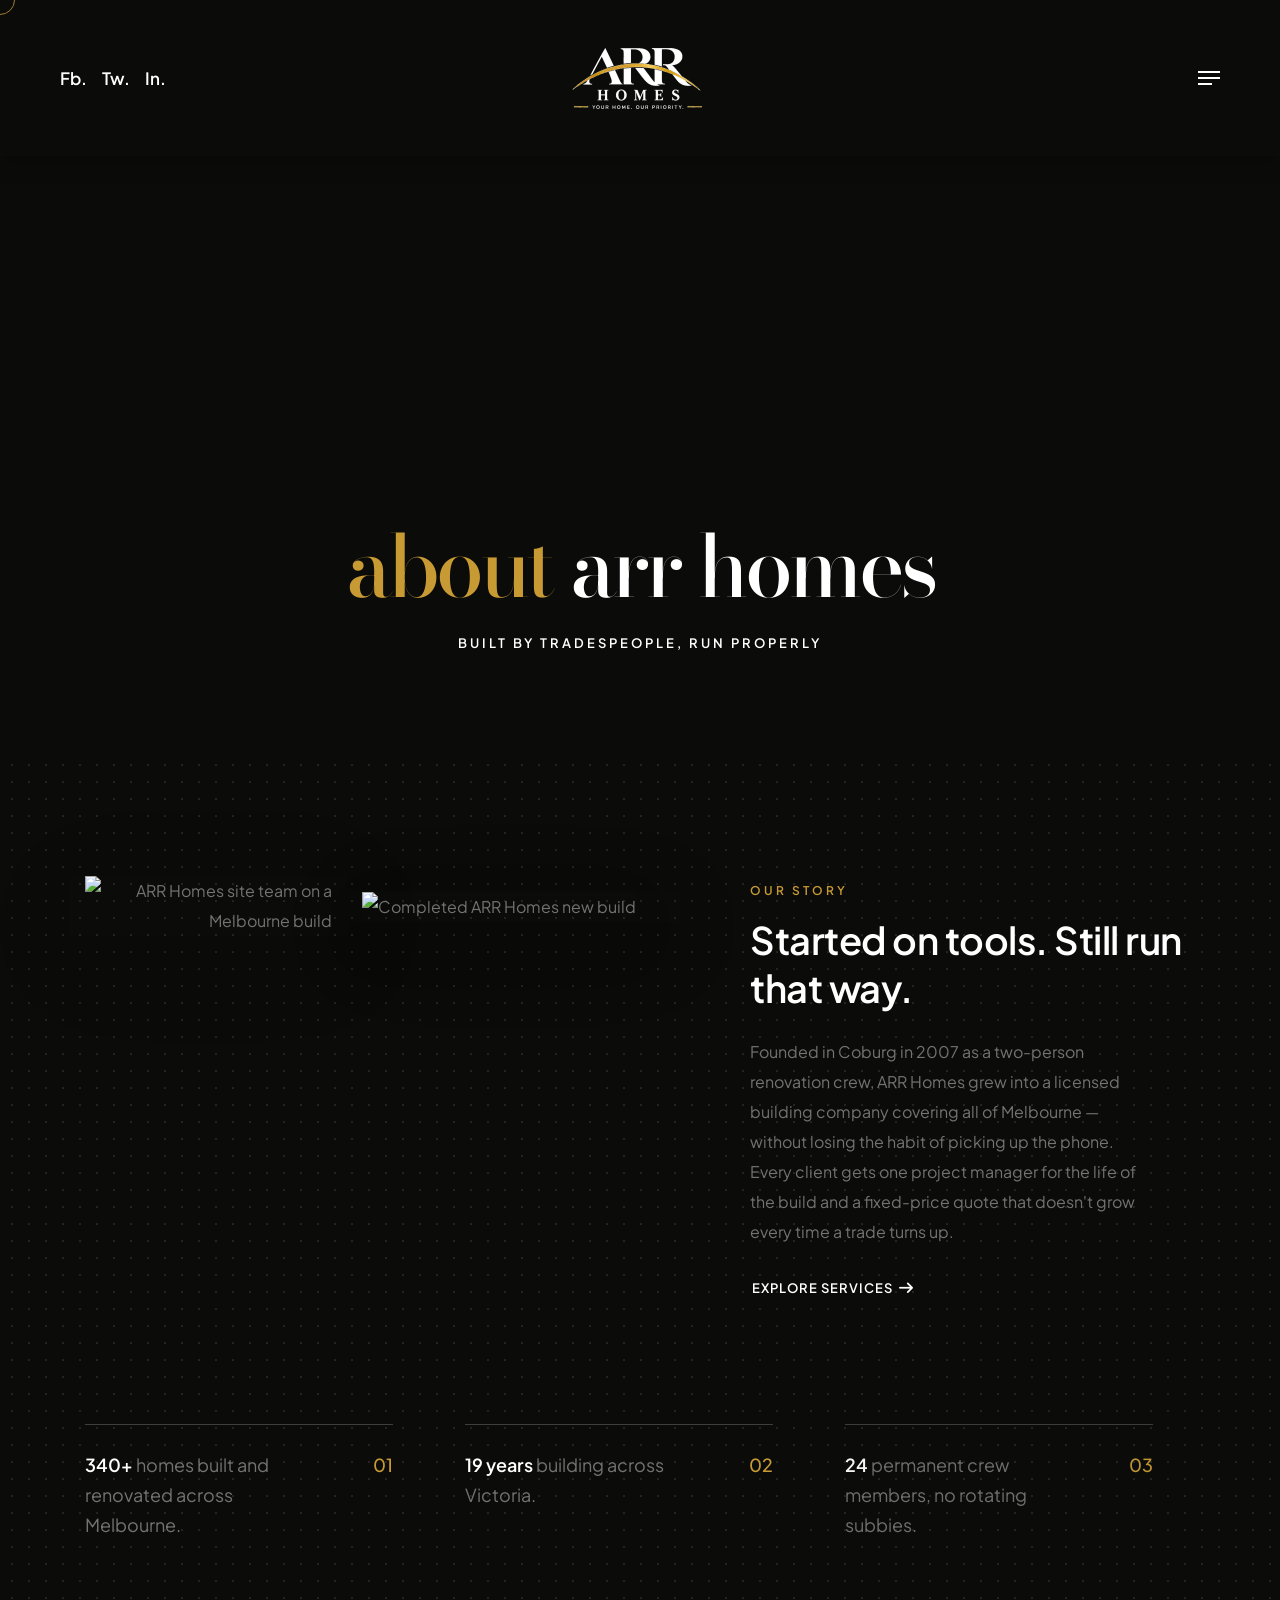
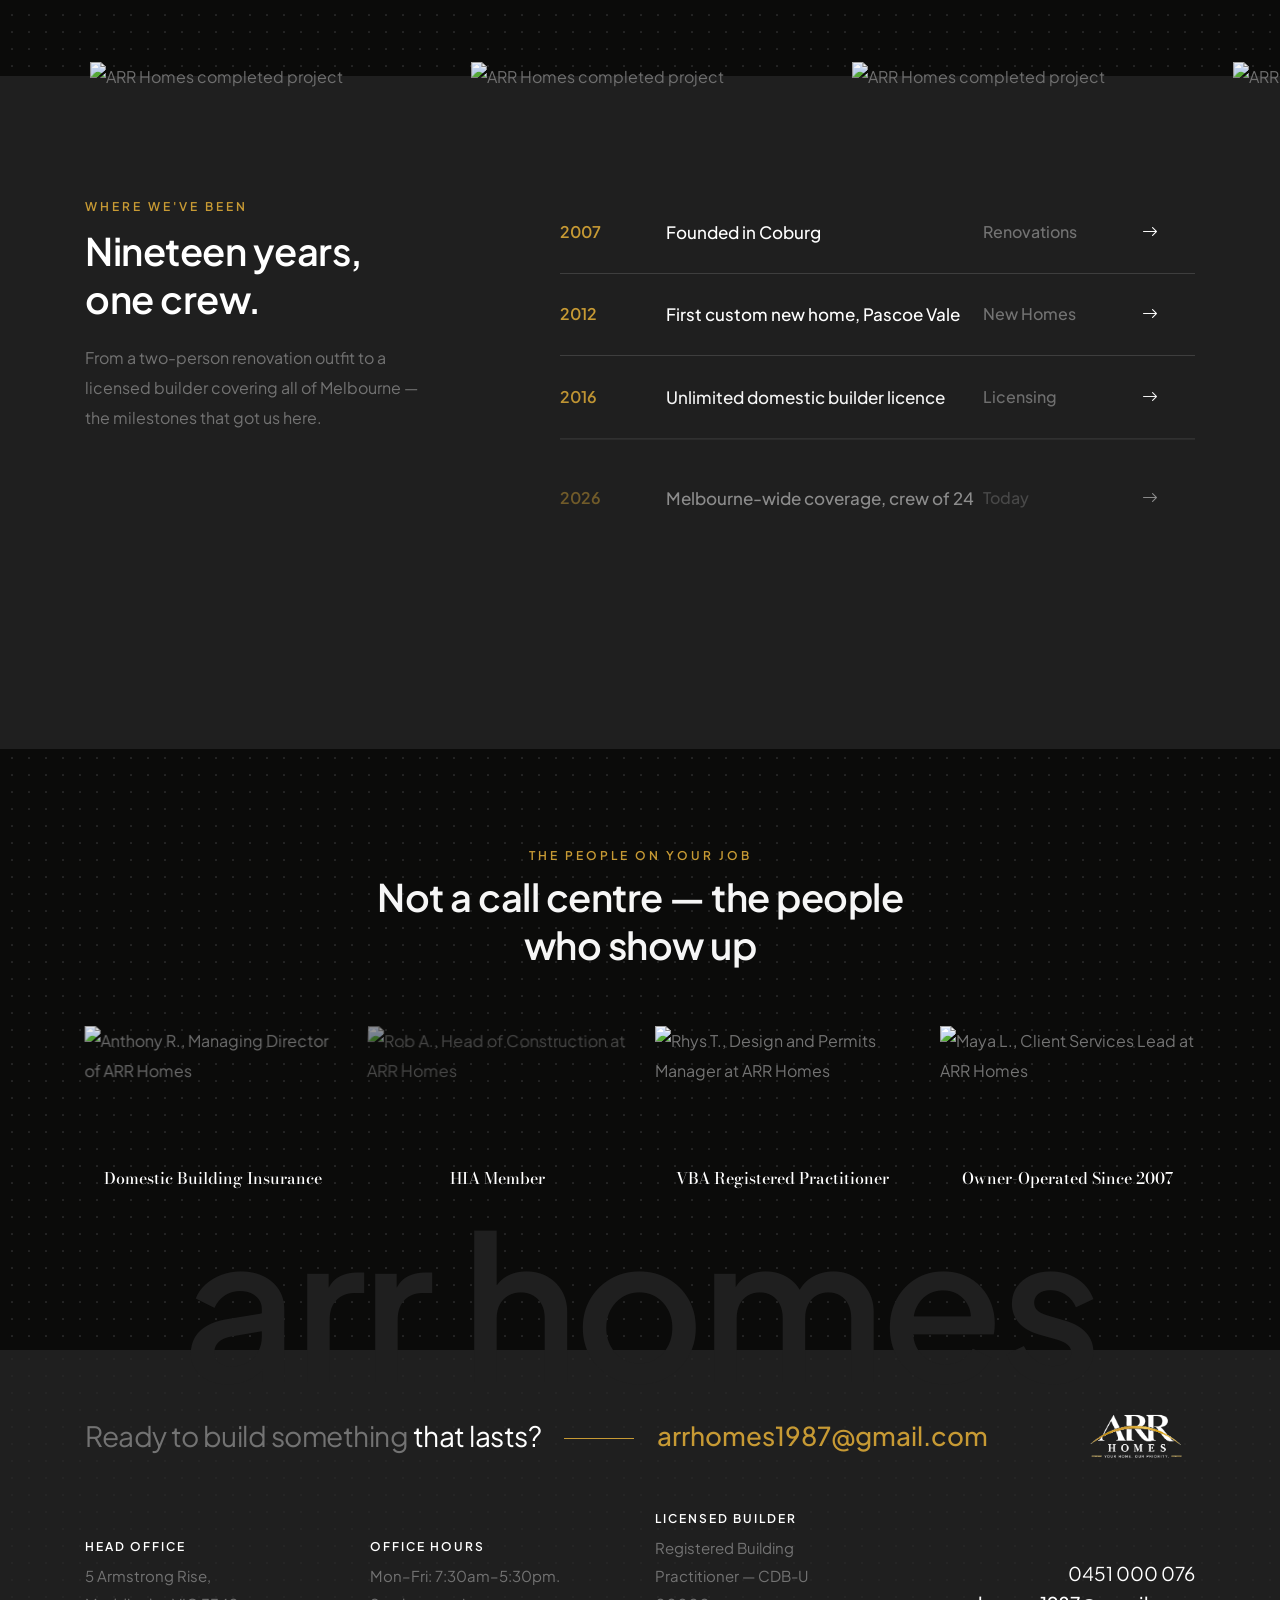
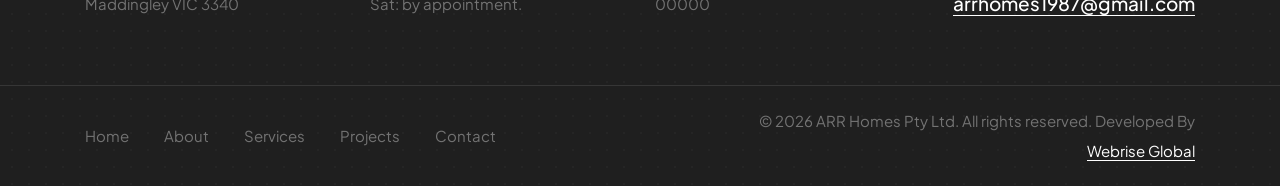
==== commit 0d0d618e: "Update" ====
--- a/about/index.html
+++ b/about/index.html
@@ -87,14 +87,14 @@
                                 <!-- start column -->
                                 <div class="col-lg-4 last-paragraph-no-margin md-mb-30px sm-mb-20px menu-address"> 
                                     <span class="text-base-color fs-14 fw-600 ls-2px text-uppercase mb-5px d-block">Let's meet</span>
-                                    <p class="w-90 md-w-80">Level 2, 120 Collins Street, Melbourne VIC 3000</p>
+                                    <p class="w-90 md-w-80">5 Armstrong Rise, Maddingley VIC 3340</p>
                                 </div>
                                 <!-- end column -->
                                 <!-- start column -->
                                 <div class="col-lg-4 last-paragraph-no-margin md-mb-30px sm-mb-20px menu-address">
                                     <span class="text-base-color fs-14 fw-600 ls-2px text-uppercase mb-5px d-block">Let's talk</span>
                                     <a href="tel:+61451000076" class="text-white-hover">0451 000 076</a><br>
-                                    <a href="mailto:hello@arrhomes.com.au" class="text-decoration-line-bottom text-white">hello@arrhomes.com.au</a> 
+                                    <a href="mailto:arrhomes1987@gmail.com" class="text-decoration-line-bottom text-white">arrhomes1987@gmail.com</a> 
                                 </div>
                                 <!-- end column -->
                                 <!-- start column -->
@@ -127,7 +127,7 @@
                         <div class="col-12 menu-text border-top border-color-transparent-white-light d-none d-md-inline-block text-center pt-3 pb-3 order-3"> 
                             <h6 class="fw-400 d-inline-block align-middle mb-0">Ready to build something <span class="text-white">that lasts?</span></h6>
                             <div class="separator-line-1px d-inline-block align-middle ms-20px me-20px mt-5px w-70px bg-base-color"></div>
-                            <a href="mailto:hello@arrhomes.com.au" class="text-base-color fs-26 fw-500 d-inline-block align-middle">hello@arrhomes.com.au</a>
+                            <a href="mailto:arrhomes1987@gmail.com" class="text-base-color fs-26 fw-500 d-inline-block align-middle">arrhomes1987@gmail.com</a>
                         </div>
                     </div>
                 </div>
@@ -486,7 +486,7 @@
                     <div class="col-sm-10 text-center text-sm-start order-2 order-sm-1">
                         <h6 class="fw-400 d-inline-block align-middle mb-0">Ready to build something <span class="text-white">that lasts?</span></h6>
                         <div class="separator-line-1px d-none d-sm-inline-block align-middle ms-20px me-20px lg-ms-10px lg-me-10px mt-5px w-70px lg-w-50px bg-base-color"></div>
-                        <a href="mailto:hello@arrhomes.com.au" class="text-base-color fs-26 fw-500 d-inline-block align-middle">hello@arrhomes.com.au</a>
+                        <a href="mailto:arrhomes1987@gmail.com" class="text-base-color fs-26 fw-500 d-inline-block align-middle">arrhomes1987@gmail.com</a>
                     </div>
                     <div class="col-sm-2 text-center text-sm-end order-1 order-sm-2 xs-mb-15px">
                         <a href="/" class="footer-logo d-inline-block"><img src="/images/logo-white.png" data-at2x="/images/logo-white.png" alt=""></a>
@@ -496,13 +496,13 @@
                     <!-- start footer column -->
                     <div class="col-lg-3 col-sm-6 last-paragraph-no-margin text-center text-sm-start md-mb-30px">
                         <span class="text-white d-block fs-12 fw-600 ls-2px text-uppercase">Head office</span>
-                        <p class="w-80 lg-w-95 md-w-70 sm-w-85 xs-mx-auto text-medium-gray fs-15 lh-28">Level 2, 120 Collins Street, Melbourne VIC 3000</p>
+                        <p class="w-80 lg-w-95 md-w-70 sm-w-85 xs-mx-auto text-medium-gray fs-15 lh-28">5 Armstrong Rise, Maddingley VIC 3340</p>
                     </div>
                     <!-- end footer column -->  
                     <!-- start footer column -->
                     <div class="col-lg-3 col-sm-6 last-paragraph-no-margin text-center text-sm-start md-mb-30px">
                         <span class="text-white d-block fs-12 fw-600 ls-2px text-uppercase">Office hours</span>
-                        <p class="w-80 lg-w-95 md-w-70 sm-w-85 xs-mx-auto text-medium-gray fs-15 lh-28">Level 2, 120 Collins Street, Melbourne VIC 3000</p>
+                        <p class="w-80 lg-w-95 md-w-70 sm-w-85 xs-mx-auto text-medium-gray fs-15 lh-28">Mon&ndash;Fri: 7:30am&ndash;5:30pm. Sat: by appointment.</p>
                     </div>
                     <!-- end footer column -->
                     <!-- start footer column -->
@@ -514,7 +514,7 @@
                     <!-- start footer column -->
                     <div class="col-lg-3 col-sm-6 last-paragraph-no-margin ms-auto text-center text-sm-start text-lg-end fs-19">
                         <a href="tel:+61451000076" class="text-white">0451 000 076</a><br>
-                        <a href="mailto:hello@arrhomes.com.au" class="text-white fw-500 text-decoration-line-bottom">hello@arrhomes.com.au</a>
+                        <a href="mailto:arrhomes1987@gmail.com" class="text-white fw-500 text-decoration-line-bottom">arrhomes1987@gmail.com</a>
                     </div>
                     <!-- end footer column -->
                 </div>
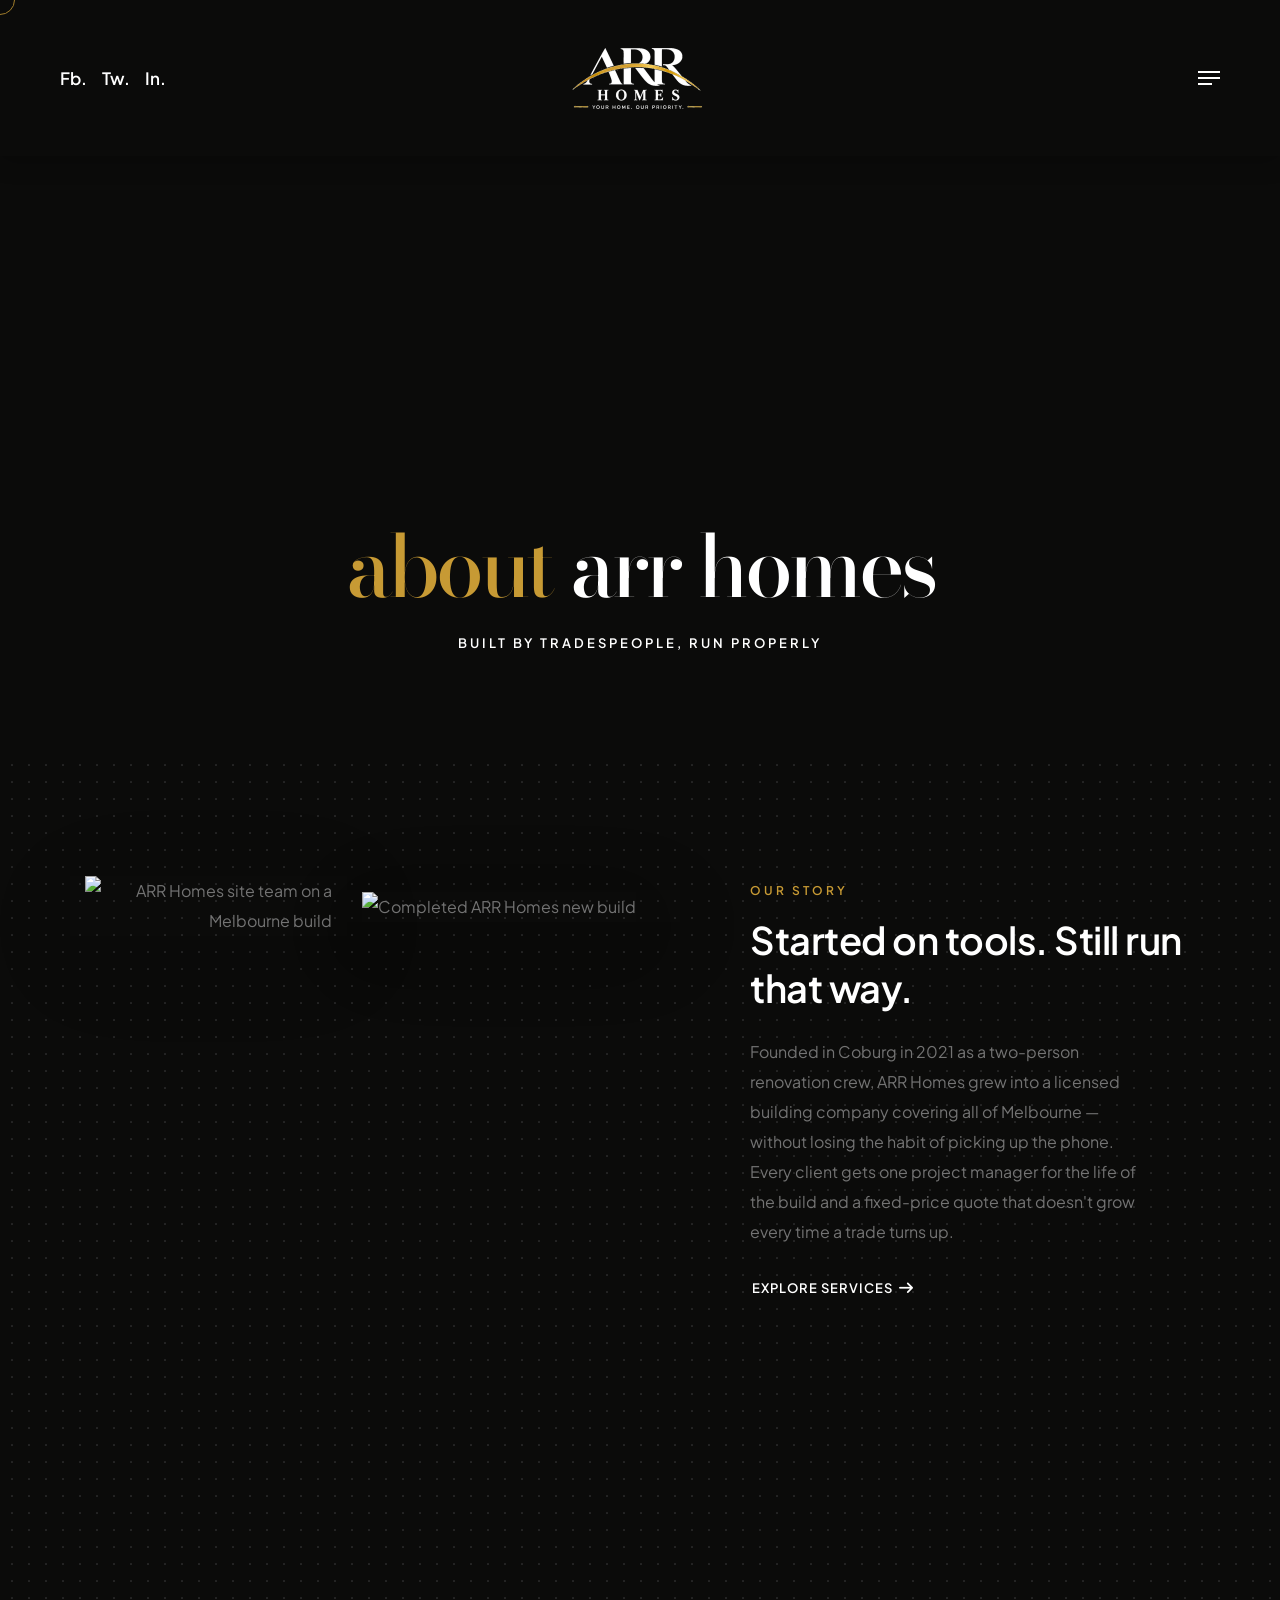
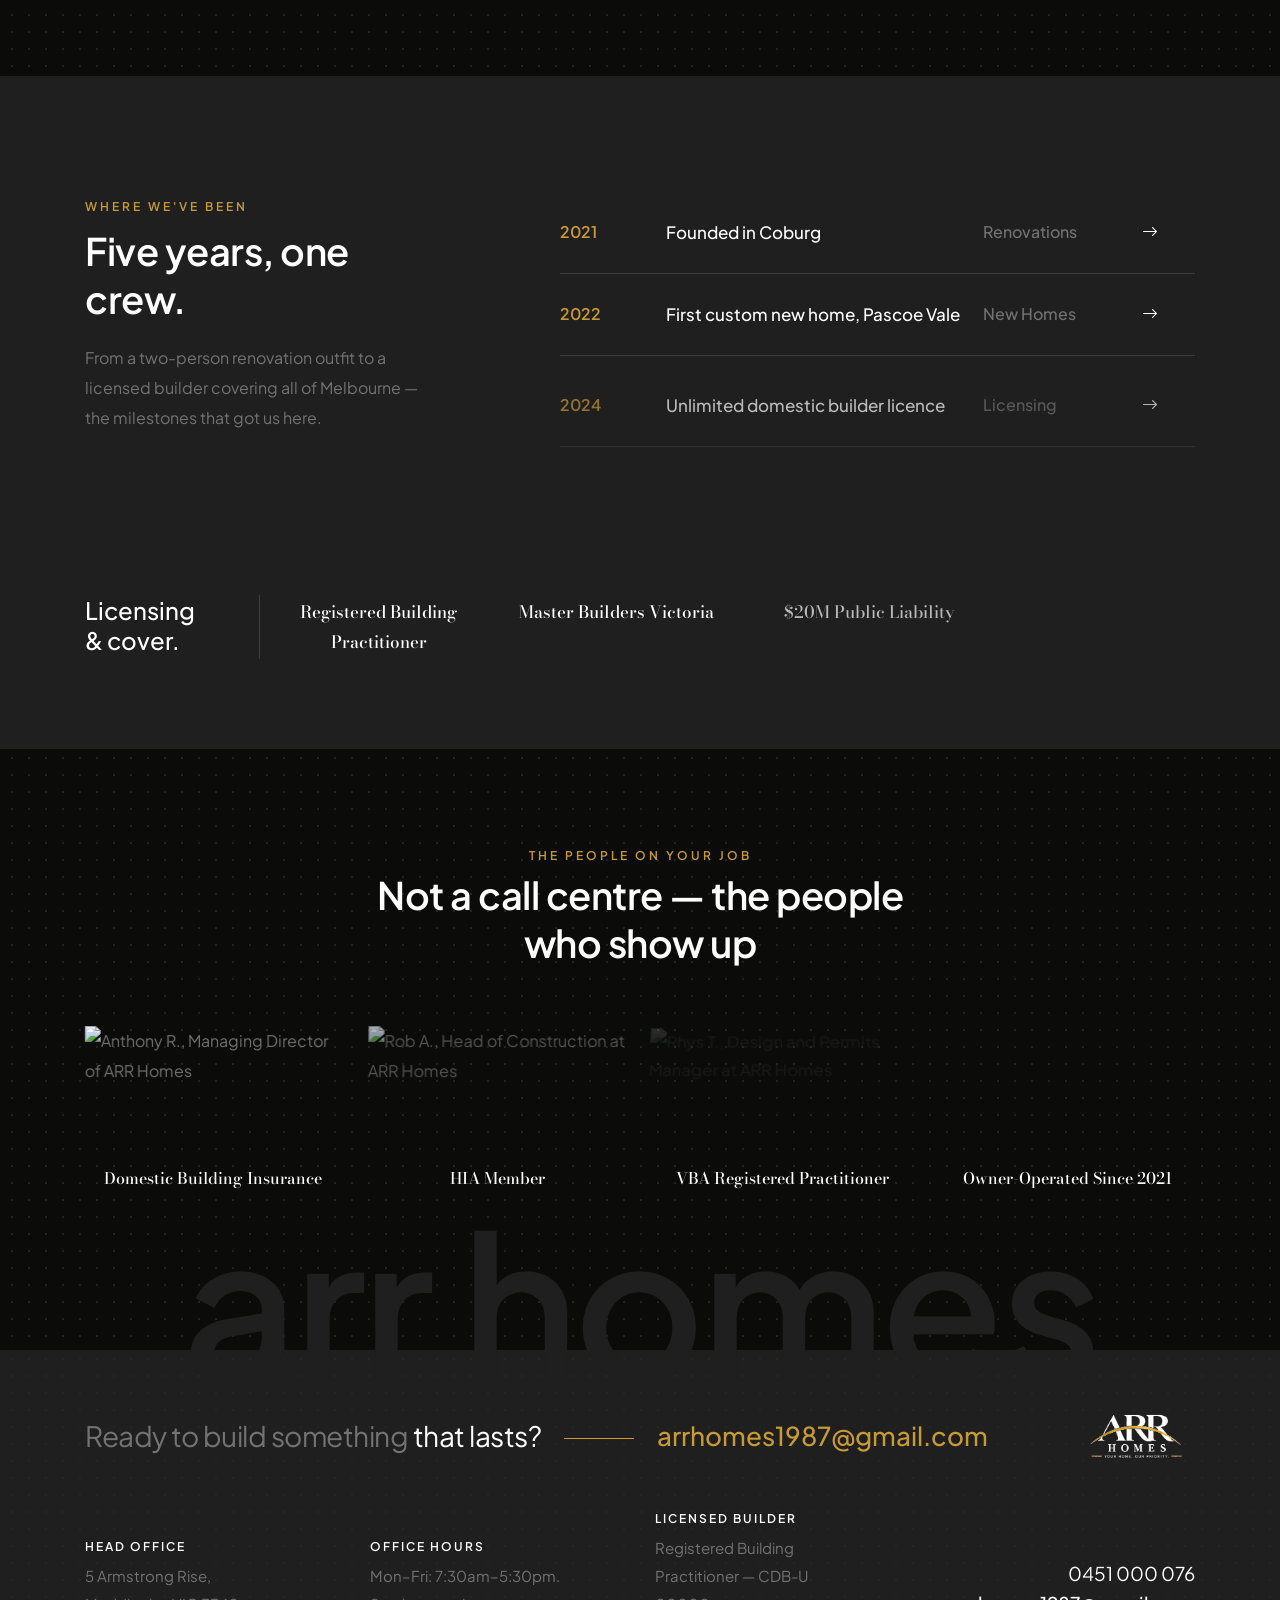
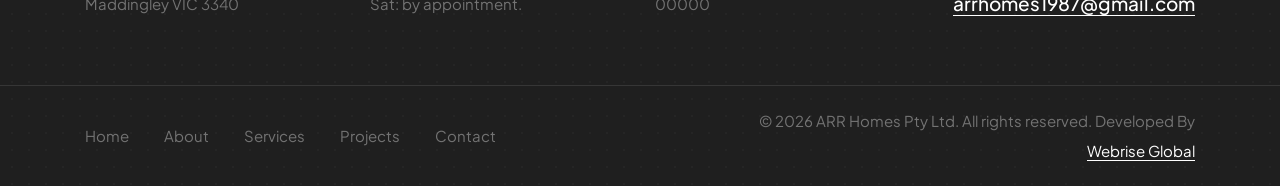
==== commit 74ce8653: "Update" ====
--- a/about/index.html
+++ b/about/index.html
@@ -1,16 +1,16 @@
 <!doctype html>
 <html class="no-js" lang="en">
     <head>
-        <title>About ARR Homes | Melbourne Builders Since 2007</title>
+        <title>About ARR Homes | Melbourne Builders Since 2021</title>
         <meta charset="utf-8">
         <meta http-equiv="X-UA-Compatible" content="IE=edge" />
         <meta name="author" content="ARR Homes">
         <meta name="viewport" content="width=device-width,initial-scale=1.0" />
-        <meta name="description" content="ARR Homes has been building and renovating homes across Melbourne since 2007. Meet the team, our process, and the licence that stands behind every job.">
+        <meta name="description" content="ARR Homes has been building and renovating homes across Melbourne since 2021. Meet the team, our process, and the licence that stands behind every job.">
         <link rel="canonical" href="https://www.arrhomes.com.au/about/">
         <meta property="og:type" content="website">
-        <meta property="og:title" content="About ARR Homes | Melbourne Builders Since 2007">
-        <meta property="og:description" content="A licensed Melbourne building company founded in 2007.">
+        <meta property="og:title" content="About ARR Homes | Melbourne Builders Since 2021">
+        <meta property="og:description" content="A licensed Melbourne building company founded in 2021.">
         <meta property="og:url" content="https://www.arrhomes.com.au/about/">
         <script type="application/ld+json">
         {"@context":"https://schema.org","@type":"BreadcrumbList","itemListElement":[
@@ -167,7 +167,7 @@
                     <div class="col-lg-5 md-mt-13 sm-mt-10" data-anime='{ "el": "childs", "translateY": [30, 0], "opacity": [0,1], "duration": 600, "delay": 0, "staggervalue": 300, "easing": "easeOutQuad" }'>
                         <span class="text-base-color fs-12 fw-600 ls-3px text-uppercase mb-10px d-block">Our story</span>
                         <h4 class="text-white fw-600">Started on tools. Still run that way.</h4>
-                        <p class="w-90 md-w-100">Founded in Coburg in 2007 as a two-person renovation crew, ARR Homes grew into a licensed building company covering all of Melbourne &mdash; without losing the habit of picking up the phone. Every client gets one project manager for the life of the build and a fixed-price quote that doesn't grow every time a trade turns up.</p>
+                        <p class="w-90 md-w-100">Founded in Coburg in 2021 as a two-person renovation crew, ARR Homes grew into a licensed building company covering all of Melbourne &mdash; without losing the habit of picking up the phone. Every client gets one project manager for the life of the build and a fixed-price quote that doesn't grow every time a trade turns up.</p>
                         <a href="/services/" class="btn btn-link btn-hover-animation-switch btn-medium text-white primary-font sm-vertical-align-top ls-1px">
                             <span>
                                 <span class="btn-text">Explore services</span>
@@ -183,7 +183,7 @@
                         <div class="separator-line-1px bg-charcoal-grey w-100 mb-25px d-none d-lg-block"></div>
                         <div class="feature-box feature-box-left-icon last-paragraph-no-margin"> 
                             <div class="feature-box-content">
-                                <span class="text-medium-gray fs-18 lh-30 w-80 sm-w-90 d-block"><span class="text-white fw-600">340+</span> homes built and renovated across Melbourne.</span>
+                                <span class="text-medium-gray fs-18 lh-30 w-80 sm-w-90 d-block"><span class="text-white fw-600">115+</span> homes built and renovated across Melbourne.</span>
                             </div>
                             <div class="feature-box-icon me-0">
                                 <span class="fs-18 mb-0 fw-500 text-base-color">01</span>
@@ -196,7 +196,7 @@
                         <div class="separator-line-1px bg-charcoal-grey w-100 mb-25px"></div>
                         <div class="feature-box feature-box-left-icon last-paragraph-no-margin">
                             <div class="feature-box-content">
-                                <span class="text-medium-gray fs-18 lh-30 w-80 sm-w-90 d-block"><span class="text-white fw-600">19 years</span> building across Victoria.</span>
+                                <span class="text-medium-gray fs-18 lh-30 w-80 sm-w-90 d-block"><span class="text-white fw-600">5 years</span> building across Victoria.</span>
                             </div>
                             <div class="feature-box-icon me-0">
                                 <span class="fs-18 mb-0 fw-500 text-base-color">02</span>
@@ -281,14 +281,14 @@
                     <div class="col-lg-4">
                         <div class="position-relative" data-anime='{ "opacity": [0,1], "duration": 800, "delay": 0, "staggervalue": 150, "easing": "easeOutQuad" }'>
                             <span class="text-base-color fs-12 fw-600 ls-3px text-uppercase mb-5px d-block">Where we've been</span>
-                            <h4 class="text-white mb-20px fw-600">Nineteen years, one crew.</h4>
+                            <h4 class="text-white mb-20px fw-600">Five years, one crew.</h4>
                             <p>From a two-person renovation outfit to a licensed builder covering all of Melbourne &mdash; the milestones that got us here.</p>
                         </div>
                     </div>
                     <div class="col-lg-7 offset-lg-1 last-paragraph-no-margin" data-anime='{ "el": "childs", "translateY": [30, 0], "opacity": [0,1], "duration": 600, "delay": 0, "staggervalue": 300, "easing": "easeOutQuad" }'>
                         <div class="row align-items-center pt-25px pb-25px border-bottom border-color-charcoal-grey g-0 position-relative">
                             <div class="col-md-2">
-                                <span class="fw-600 text-base-color">2007</span>
+                                <span class="fw-600 text-base-color">2021</span>
                             </div>
                             <div class="col-md-6">
                                 <span class="text-white fw-500 fs-17">Founded in Coburg</span>
@@ -302,7 +302,7 @@
                         </div>
                         <div class="row align-items-center pt-25px pb-25px border-bottom border-color-charcoal-grey g-0 position-relative">
                             <div class="col-md-2">
-                                <span class="fw-600 text-base-color">2012</span>
+                                <span class="fw-600 text-base-color">2022</span>
                             </div>
                             <div class="col-md-6">
                                 <span class="text-white fw-500 fs-17">First custom new home, Pascoe Vale</span>
@@ -316,7 +316,7 @@
                         </div>
                         <div class="row align-items-center pt-25px pb-25px border-bottom border-color-charcoal-grey g-0 position-relative">
                             <div class="col-md-2">
-                                <span class="fw-600 text-base-color">2016</span>
+                                <span class="fw-600 text-base-color">2024</span>
                             </div>
                             <div class="col-md-6">
                                 <span class="text-white fw-500 fs-17">Unlimited domestic builder licence</span>
@@ -471,7 +471,7 @@
                     <!-- end client item -->
                     <!-- start client item -->
                     <div class="col client-box text-center">
-                        <span class="alt-font text-white fs-16 fw-500">Owner-Operated Since 2007</span>
+                        <span class="alt-font text-white fs-16 fw-500">Owner-Operated Since 2021</span>
                     </div>
                     <!-- end client item --> 
                 </div>
